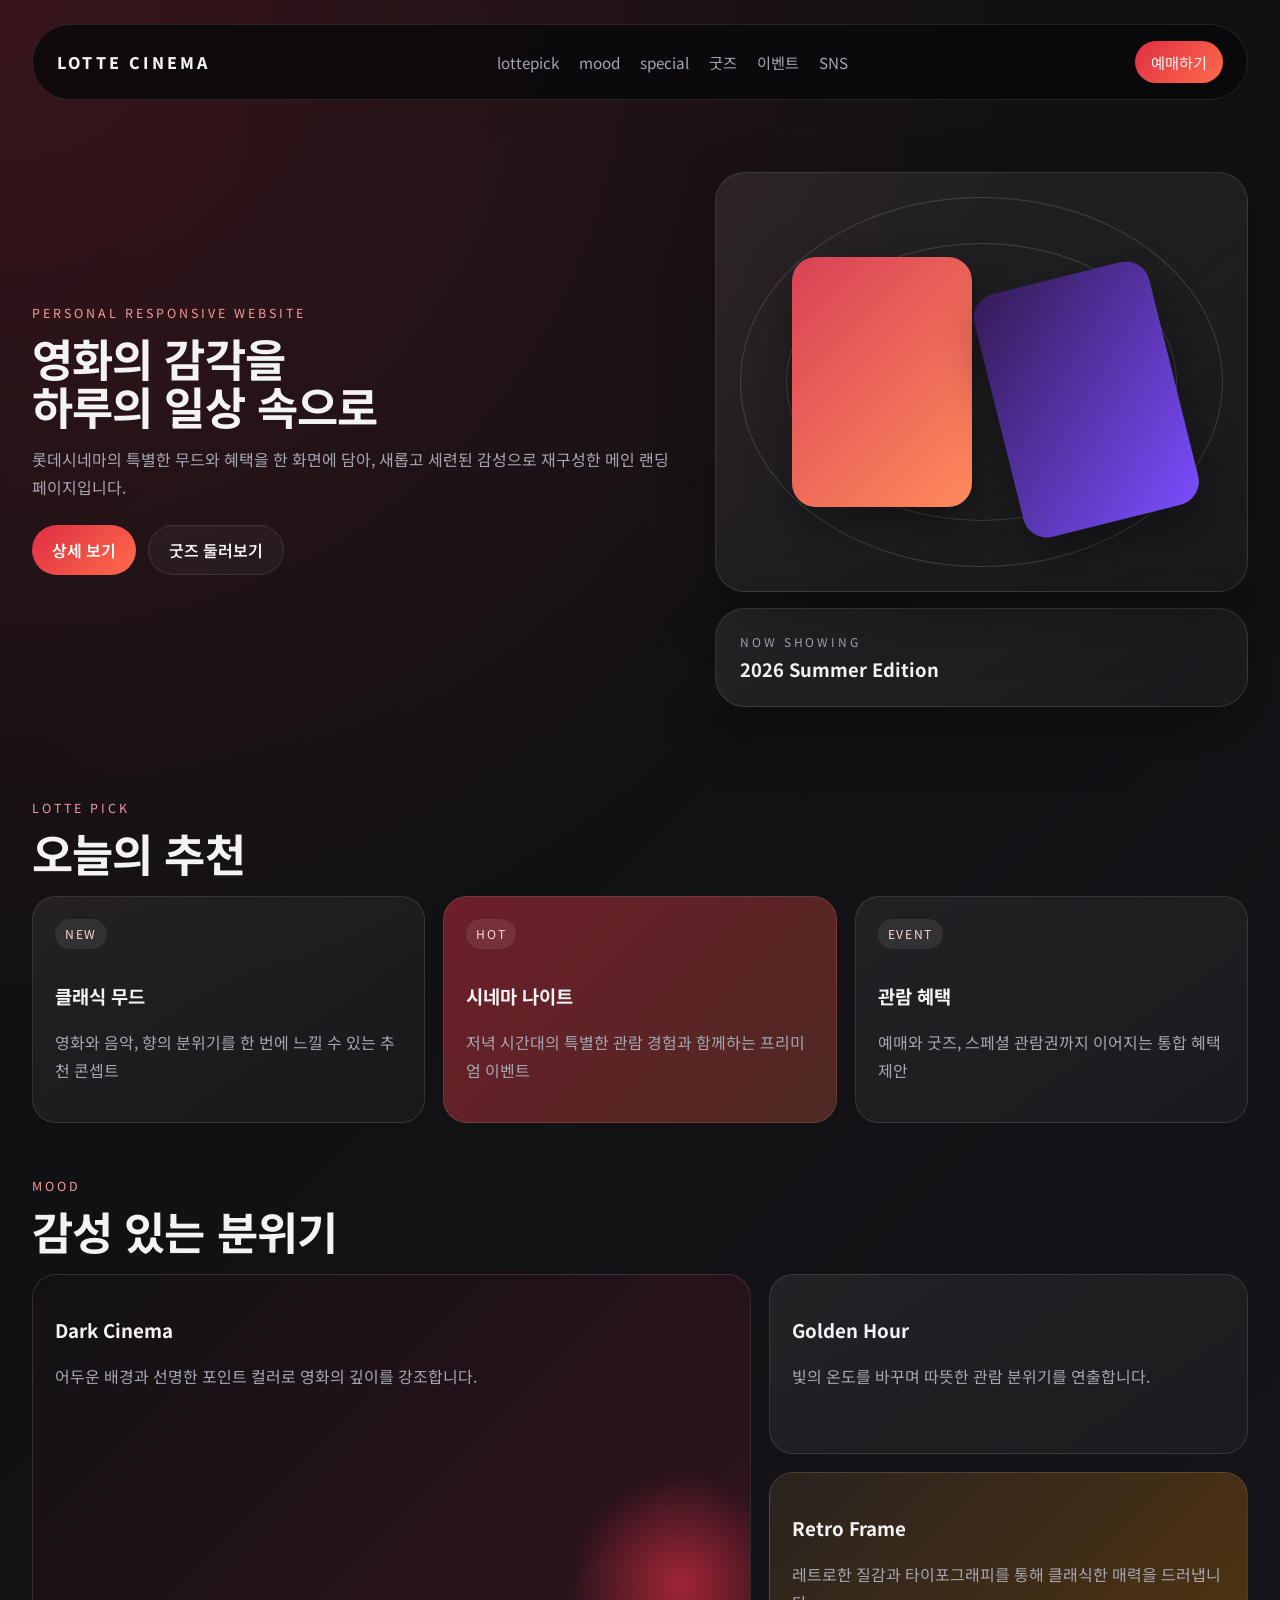
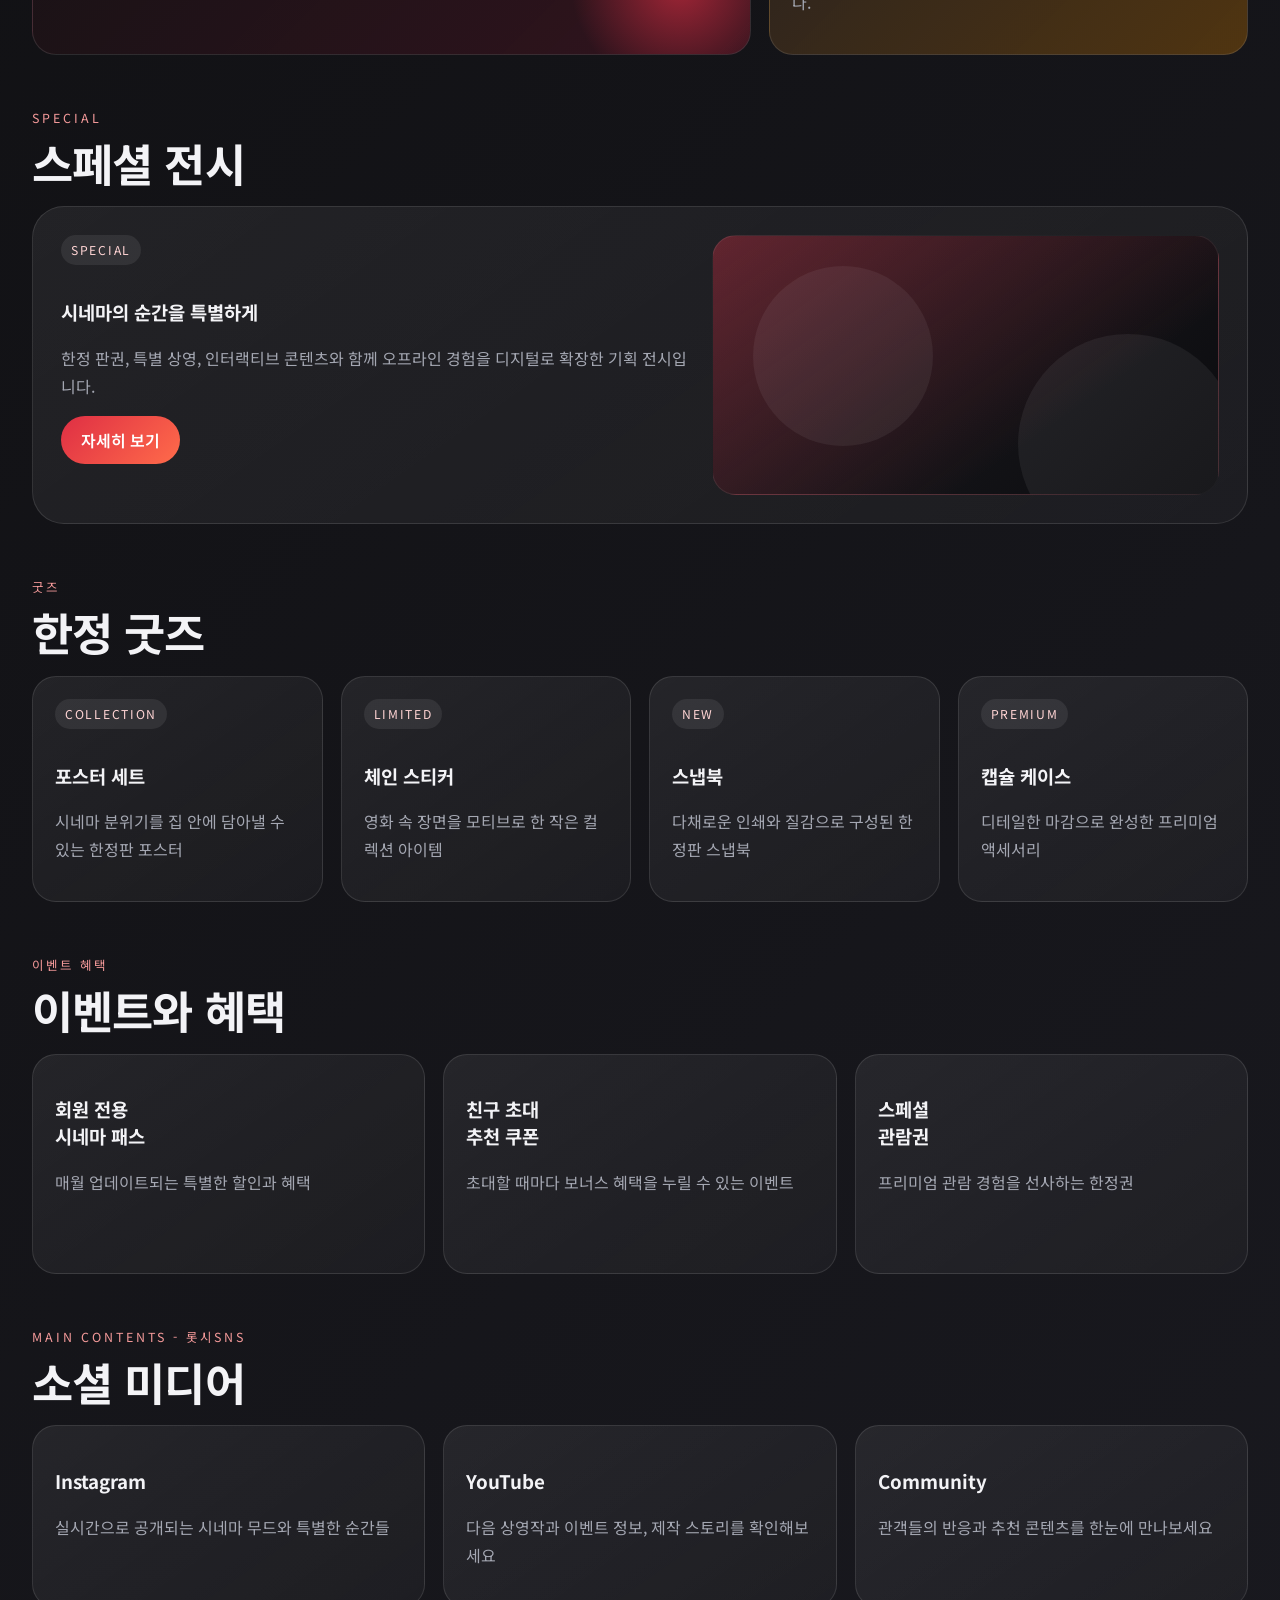
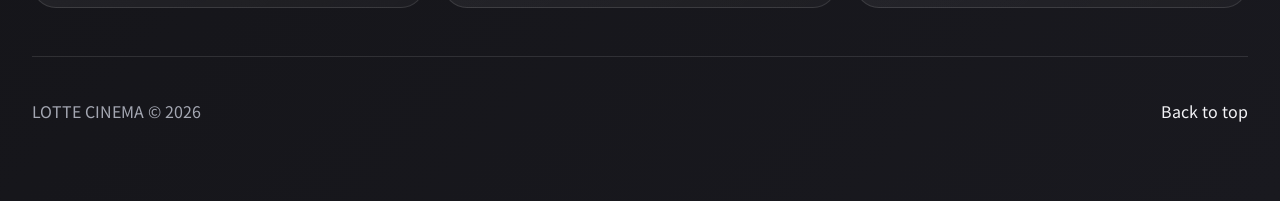
==== index.html @ 3aa23145 "add" ====
<!DOCTYPE html>
<html lang="ko">
  <head>
    <meta charset="UTF-8" />
    <meta name="viewport" content="width=device-width, initial-scale=1.0" />
    <title>LOTTE CINEMA - WEB MAIN</title>
    <link rel="preconnect" href="https://fonts.googleapis.com" />
    <link rel="preconnect" href="https://fonts.gstatic.com" crossorigin />
    <link
      href="https://fonts.googleapis.com/css2?family=Noto+Sans+KR:wght@300;400;500;700;900&display=swap"
      rel="stylesheet"
    />
    <link rel="stylesheet" href="styles.css" />
  </head>
  <body>
    <div class="page-shell">
      <header class="topbar">
        <a class="brand" href="#">LOTTE CINEMA</a>
        <nav class="nav-links" aria-label="주요 메뉴">
          <a href="#lottepick">lottepick</a>
          <a href="#mood">mood</a>
          <a href="#special">special</a>
          <a href="#goods">굿즈</a>
          <a href="#event">이벤트</a>
          <a href="#sns">SNS</a>
        </nav>
        <a class="nav-cta" href="#event">예매하기</a>
      </header>

      <main>
        <section class="hero">
          <div class="hero-copy">
            <p class="eyebrow">PERSONAL RESPONSIVE WEBSITE</p>
            <h1>영화의 감각을<br />하루의 일상 속으로</h1>
            <p class="hero-text">
              롯데시네마의 특별한 무드와 혜택을 한 화면에 담아, 새롭고 세련된
              감성으로 재구성한 메인 랜딩 페이지입니다.
            </p>
            <div class="hero-actions">
              <a class="button primary" href="#special">상세 보기</a>
              <a class="button secondary" href="#goods">굿즈 둘러보기</a>
            </div>
          </div>

          <div class="hero-visual" aria-hidden="true">
            <div class="visual-card visual-card-large">
              <div class="ring ring-1"></div>
              <div class="ring ring-2"></div>
              <div class="poster-stack">
                <div class="poster poster-a"></div>
                <div class="poster poster-b"></div>
              </div>
            </div>
            <div class="visual-card visual-card-small">
              <span>NOW SHOWING</span>
              <strong>2026 Summer Edition</strong>
            </div>
          </div>
        </section>

        <section class="section" id="lottepick">
          <div class="section-heading">
            <p class="eyebrow">LOTTE PICK</p>
            <h2>오늘의 추천</h2>
          </div>
          <div class="card-grid three-up">
            <article class="feature-card">
              <span class="tag">NEW</span>
              <h3>클래식 무드</h3>
              <p>영화와 음악, 향의 분위기를 한 번에 느낄 수 있는 추천 콘셉트</p>
            </article>
            <article class="feature-card accent">
              <span class="tag">HOT</span>
              <h3>시네마 나이트</h3>
              <p>저녁 시간대의 특별한 관람 경험과 함께하는 프리미엄 이벤트</p>
            </article>
            <article class="feature-card">
              <span class="tag">EVENT</span>
              <h3>관람 혜택</h3>
              <p>예매와 굿즈, 스페셜 관람권까지 이어지는 통합 혜택 제안</p>
            </article>
          </div>
        </section>

        <section class="section split-section" id="mood">
          <div class="section-heading">
            <p class="eyebrow">MOOD</p>
            <h2>감성 있는 분위기</h2>
          </div>
          <div class="mood-layout">
            <div class="mood-panel large">
              <div class="panel-glow"></div>
              <h3>Dark Cinema</h3>
              <p>어두운 배경과 선명한 포인트 컬러로 영화의 깊이를 강조합니다.</p>
            </div>
            <div class="mood-stack">
              <div class="mood-panel small">
                <h3>Golden Hour</h3>
                <p>빛의 온도를 바꾸며 따뜻한 관람 분위기를 연출합니다.</p>
              </div>
              <div class="mood-panel small alt">
                <h3>Retro Frame</h3>
                <p>레트로한 질감과 타이포그래피를 통해 클래식한 매력을 드러냅니다.</p>
              </div>
            </div>
          </div>
        </section>

        <section class="section" id="special">
          <div class="section-heading">
            <p class="eyebrow">SPECIAL</p>
            <h2>스페셜 전시</h2>
          </div>
          <div class="special-card">
            <div class="special-copy">
              <span class="tag">SPECIAL</span>
              <h3>시네마의 순간을 특별하게</h3>
              <p>
                한정 판권, 특별 상영, 인터랙티브 콘텐츠와 함께 오프라인 경험을
                디지털로 확장한 기획 전시입니다.
              </p>
              <a class="button primary" href="#event">자세히 보기</a>
            </div>
            <div class="special-visual" aria-hidden="true"></div>
          </div>
        </section>

        <section class="section" id="goods">
          <div class="section-heading">
            <p class="eyebrow">굿즈</p>
            <h2>한정 굿즈</h2>
          </div>
          <div class="card-grid four-up">
            <article class="product-card">
              <div class="product-badge">COLLECTION</div>
              <h3>포스터 세트</h3>
              <p>시네마 분위기를 집 안에 담아낼 수 있는 한정판 포스터</p>
            </article>
            <article class="product-card">
              <div class="product-badge">LIMITED</div>
              <h3>체인 스티커</h3>
              <p>영화 속 장면을 모티브로 한 작은 컬렉션 아이템</p>
            </article>
            <article class="product-card">
              <div class="product-badge">NEW</div>
              <h3>스냅북</h3>
              <p>다채로운 인쇄와 질감으로 구성된 한정판 스냅북</p>
            </article>
            <article class="product-card">
              <div class="product-badge">PREMIUM</div>
              <h3>캡슐 케이스</h3>
              <p>디테일한 마감으로 완성한 프리미엄 액세서리</p>
            </article>
          </div>
        </section>

        <section class="section event-section" id="event">
          <div class="section-heading">
            <p class="eyebrow">이벤트 혜택</p>
            <h2>이벤트와 혜택</h2>
          </div>
          <div class="event-strip">
            <article>
              <h3>회원 전용<br />시네마 패스</h3>
              <p>매월 업데이트되는 특별한 할인과 혜택</p>
            </article>
            <article>
              <h3>친구 초대<br />추천 쿠폰</h3>
              <p>초대할 때마다 보너스 혜택을 누릴 수 있는 이벤트</p>
            </article>
            <article>
              <h3>스페셜<br />관람권</h3>
              <p>프리미엄 관람 경험을 선사하는 한정권</p>
            </article>
          </div>
        </section>

        <section class="section sns-section" id="sns">
          <div class="section-heading">
            <p class="eyebrow">MAIN CONTENTS - 롯시SNS</p>
            <h2>소셜 미디어</h2>
          </div>
          <div class="sns-grid">
            <article class="sns-card">
              <h3>Instagram</h3>
              <p>실시간으로 공개되는 시네마 무드와 특별한 순간들</p>
            </article>
            <article class="sns-card">
              <h3>YouTube</h3>
              <p>다음 상영작과 이벤트 정보, 제작 스토리를 확인해보세요</p>
            </article>
            <article class="sns-card">
              <h3>Community</h3>
              <p>관객들의 반응과 추천 콘텐츠를 한눈에 만나보세요</p>
            </article>
          </div>
        </section>
      </main>

      <footer class="footer">
        <p>LOTTE CINEMA © 2026</p>
        <a href="#">Back to top</a>
      </footer>
    </div>
  </body>
</html>
---- styles.css ----
:root {
  color-scheme: dark;
  --bg: #0e0e10;
  --panel: rgba(255, 255, 255, 0.06);
  --panel-strong: #17171b;
  --text: #f3f3f6;
  --muted: #a4a7b2;
  --primary: #df2f44;
  --accent: #ff6b4a;
  --border: rgba(255, 255, 255, 0.11);
}

* {
  box-sizing: border-box;
}

html {
  scroll-behavior: smooth;
}

body {
  margin: 0;
  font-family: 'Noto Sans KR', sans-serif;
  background:
    radial-gradient(circle at top left, rgba(223, 47, 68, 0.2), transparent 28%),
    linear-gradient(135deg, #0e0e10 0%, #19191f 100%);
  color: var(--text);
}

img {
  max-width: 100%;
  display: block;
}

.page-shell {
  max-width: 1400px;
  margin: 0 auto;
  padding: 24px 32px 60px;
}

.topbar {
  display: flex;
  align-items: center;
  justify-content: space-between;
  padding: 16px 24px;
  border: 1px solid var(--border);
  border-radius: 999px;
  background: rgba(8, 8, 10, 0.8);
  backdrop-filter: blur(16px);
  position: sticky;
  top: 16px;
  z-index: 10;
}

.brand {
  font-weight: 800;
  letter-spacing: 0.2em;
  color: var(--text);
  text-decoration: none;
}

.nav-links {
  display: flex;
  gap: 20px;
}

.nav-links a,
.nav-cta {
  color: var(--muted);
  text-decoration: none;
  font-size: 0.95rem;
}

.nav-links a:hover,
.nav-cta:hover {
  color: var(--text);
}

.nav-cta {
  color: var(--text);
  background: linear-gradient(135deg, var(--primary), var(--accent));
  padding: 10px 16px;
  border-radius: 999px;
}

.hero {
  display: grid;
  grid-template-columns: 1.1fr 0.9fr;
  gap: 32px;
  padding: 72px 0 56px;
  align-items: center;
}

.eyebrow {
  margin: 0 0 12px;
  font-size: 0.78rem;
  letter-spacing: 0.24em;
  text-transform: uppercase;
  color: #f59a9a;
}

.hero h1,
.section-heading h2 {
  margin: 0;
  font-size: clamp(2.2rem, 3.5vw, 3.8rem);
  line-height: 1.06;
  letter-spacing: -0.02em;
}

.hero-text,
.feature-card p,
.mood-panel p,
.special-copy p,
.product-card p,
.event-strip p,
.sns-card p,
.footer p {
  color: var(--muted);
  line-height: 1.75;
}

.hero-actions {
  display: flex;
  gap: 12px;
  margin-top: 24px;
}

.button {
  display: inline-flex;
  align-items: center;
  justify-content: center;
  padding: 12px 20px;
  border-radius: 999px;
  text-decoration: none;
  font-weight: 600;
}

.button.primary {
  background: linear-gradient(135deg, var(--primary), var(--accent));
  color: white;
}

.button.secondary {
  border: 1px solid var(--border);
  color: var(--text);
  background: rgba(255, 255, 255, 0.04);
}

.hero-visual {
  display: grid;
  gap: 16px;
}

.visual-card {
  border: 1px solid var(--border);
  background: linear-gradient(145deg, rgba(255, 255, 255, 0.08), rgba(255, 255, 255, 0.03));
  border-radius: 30px;
  overflow: hidden;
  box-shadow: 0 24px 60px rgba(0, 0, 0, 0.26);
}

.visual-card-large {
  min-height: 420px;
  position: relative;
  padding: 28px;
}

.ring {
  position: absolute;
  border: 1px solid rgba(255, 255, 255, 0.15);
  border-radius: 50%;
}

.ring-1 {
  inset: 24px;
}

.ring-2 {
  inset: 70px;
}

.poster-stack {
  position: absolute;
  inset: 0;
  display: flex;
  align-items: center;
  justify-content: center;
  gap: 20px;
}

.poster {
  width: 180px;
  height: 250px;
  border-radius: 24px;
  background: linear-gradient(135deg, #d94255, #ff8a5c);
  box-shadow: 0 18px 40px rgba(0, 0, 0, 0.35);
}

.poster-b {
  transform: rotate(-14deg) translateY(18px);
  background: linear-gradient(135deg, #341b55, #7a4dff);
}

.visual-card-small {
  display: flex;
  flex-direction: column;
  gap: 6px;
  padding: 24px;
}

.visual-card-small span {
  color: var(--muted);
  text-transform: uppercase;
  letter-spacing: 0.24em;
  font-size: 0.75rem;
}

.visual-card-small strong {
  font-size: 1.15rem;
}

.section {
  padding: 36px 0 18px;
}

.section-heading {
  margin-bottom: 20px;
}

.card-grid {
  display: grid;
  gap: 18px;
}

.three-up {
  grid-template-columns: repeat(3, minmax(0, 1fr));
}

.four-up {
  grid-template-columns: repeat(4, minmax(0, 1fr));
}

.feature-card,
.product-card,
.sns-card,
.mood-panel,
.event-strip article {
  border: 1px solid var(--border);
  background: linear-gradient(145deg, rgba(255, 255, 255, 0.07), rgba(255, 255, 255, 0.03));
  border-radius: 24px;
  padding: 22px;
  min-height: 180px;
}

.feature-card.accent {
  background: linear-gradient(135deg, rgba(223, 47, 68, 0.45), rgba(255, 107, 74, 0.25));
}

.tag,
.product-badge {
  display: inline-block;
  padding: 6px 10px;
  border-radius: 999px;
  background: rgba(255,255,255,0.08);
  color: #ffd4d4;
  font-size: 0.76rem;
  letter-spacing: 0.14em;
  text-transform: uppercase;
  margin-bottom: 14px;
}

.mood-layout {
  display: grid;
  grid-template-columns: 1.2fr 0.8fr;
  gap: 18px;
}

.mood-panel.large {
  min-height: 320px;
  position: relative;
  overflow: hidden;
  background: linear-gradient(135deg, rgba(18,18,20,0.95), rgba(60,20,32,0.75));
}

.panel-glow {
  position: absolute;
  inset: auto -40px -40px auto;
  width: 220px;
  height: 220px;
  background: radial-gradient(circle, rgba(223,47,68,0.65), transparent 70%);
  border-radius: 50%;
}

.mood-stack {
  display: grid;
  gap: 18px;
}

.mood-panel.small.alt {
  background: linear-gradient(135deg, rgba(44,36,32,0.95), rgba(95,61,15,0.8));
}

.special-card {
  display: grid;
  grid-template-columns: 1fr 0.8fr;
  gap: 18px;
  border: 1px solid var(--border);
  background: linear-gradient(145deg, rgba(255,255,255,0.07), rgba(255,255,255,0.03));
  border-radius: 32px;
  padding: 28px;
}

.special-visual {
  min-height: 260px;
  border-radius: 24px;
  background:
    linear-gradient(145deg, rgba(223,47,68,0.35), transparent 70%),
    linear-gradient(135deg, #1f1f24, #0b0b0e);
  border: 1px solid rgba(255,255,255,0.08);
  position: relative;
  overflow: hidden;
}

.special-visual::before,
.special-visual::after {
  content: '';
  position: absolute;
  border-radius: 50%;
  background: rgba(255,255,255,0.06);
}

.special-visual::before {
  width: 180px;
  height: 180px;
  top: 30px;
  left: 40px;
}

.special-visual::after {
  width: 220px;
  height: 220px;
  bottom: -60px;
  right: -20px;
}

.event-strip {
  display: grid;
  grid-template-columns: repeat(3, minmax(0, 1fr));
  gap: 18px;
}

.event-strip article {
  min-height: 220px;
}

.sns-grid {
  display: grid;
  grid-template-columns: repeat(3, minmax(0, 1fr));
  gap: 18px;
}

.footer {
  display: flex;
  justify-content: space-between;
  align-items: center;
  padding-top: 24px;
  margin-top: 30px;
  border-top: 1px solid var(--border);
}

.footer a {
  color: var(--text);
  text-decoration: none;
}

@media (max-width: 980px) {
  .hero,
  .mood-layout,
  .special-card,
  .three-up,
  .four-up,
  .event-strip,
  .sns-grid {
    grid-template-columns: 1fr;
  }

  .hero {
    gap: 24px;
  }

  .nav-links {
    display: none;
  }
}

@media (max-width: 640px) {
  .page-shell {
    padding: 16px 16px 40px;
  }

  .topbar {
    padding: 14px 16px;
    border-radius: 24px;
  }

  .hero {
    padding-top: 44px;
  }

  .hero-actions {
    flex-direction: column;
  }
}
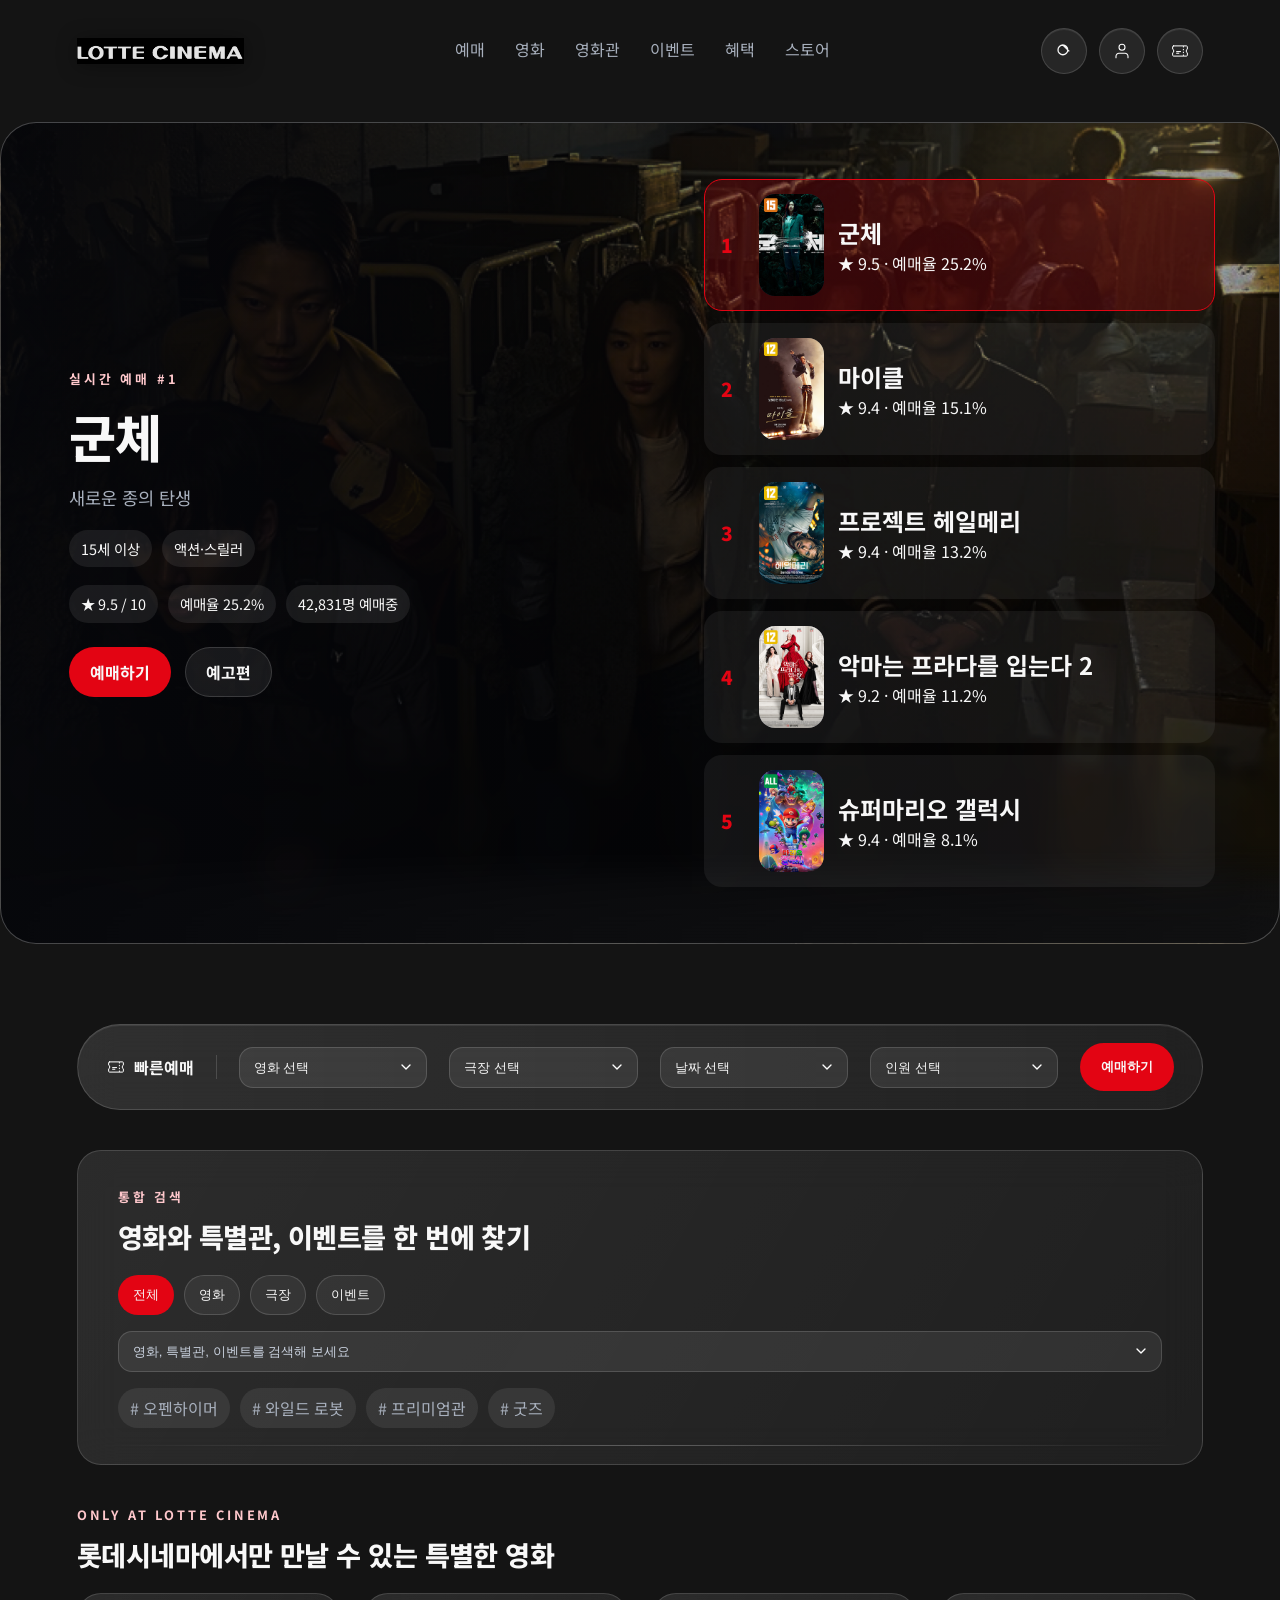
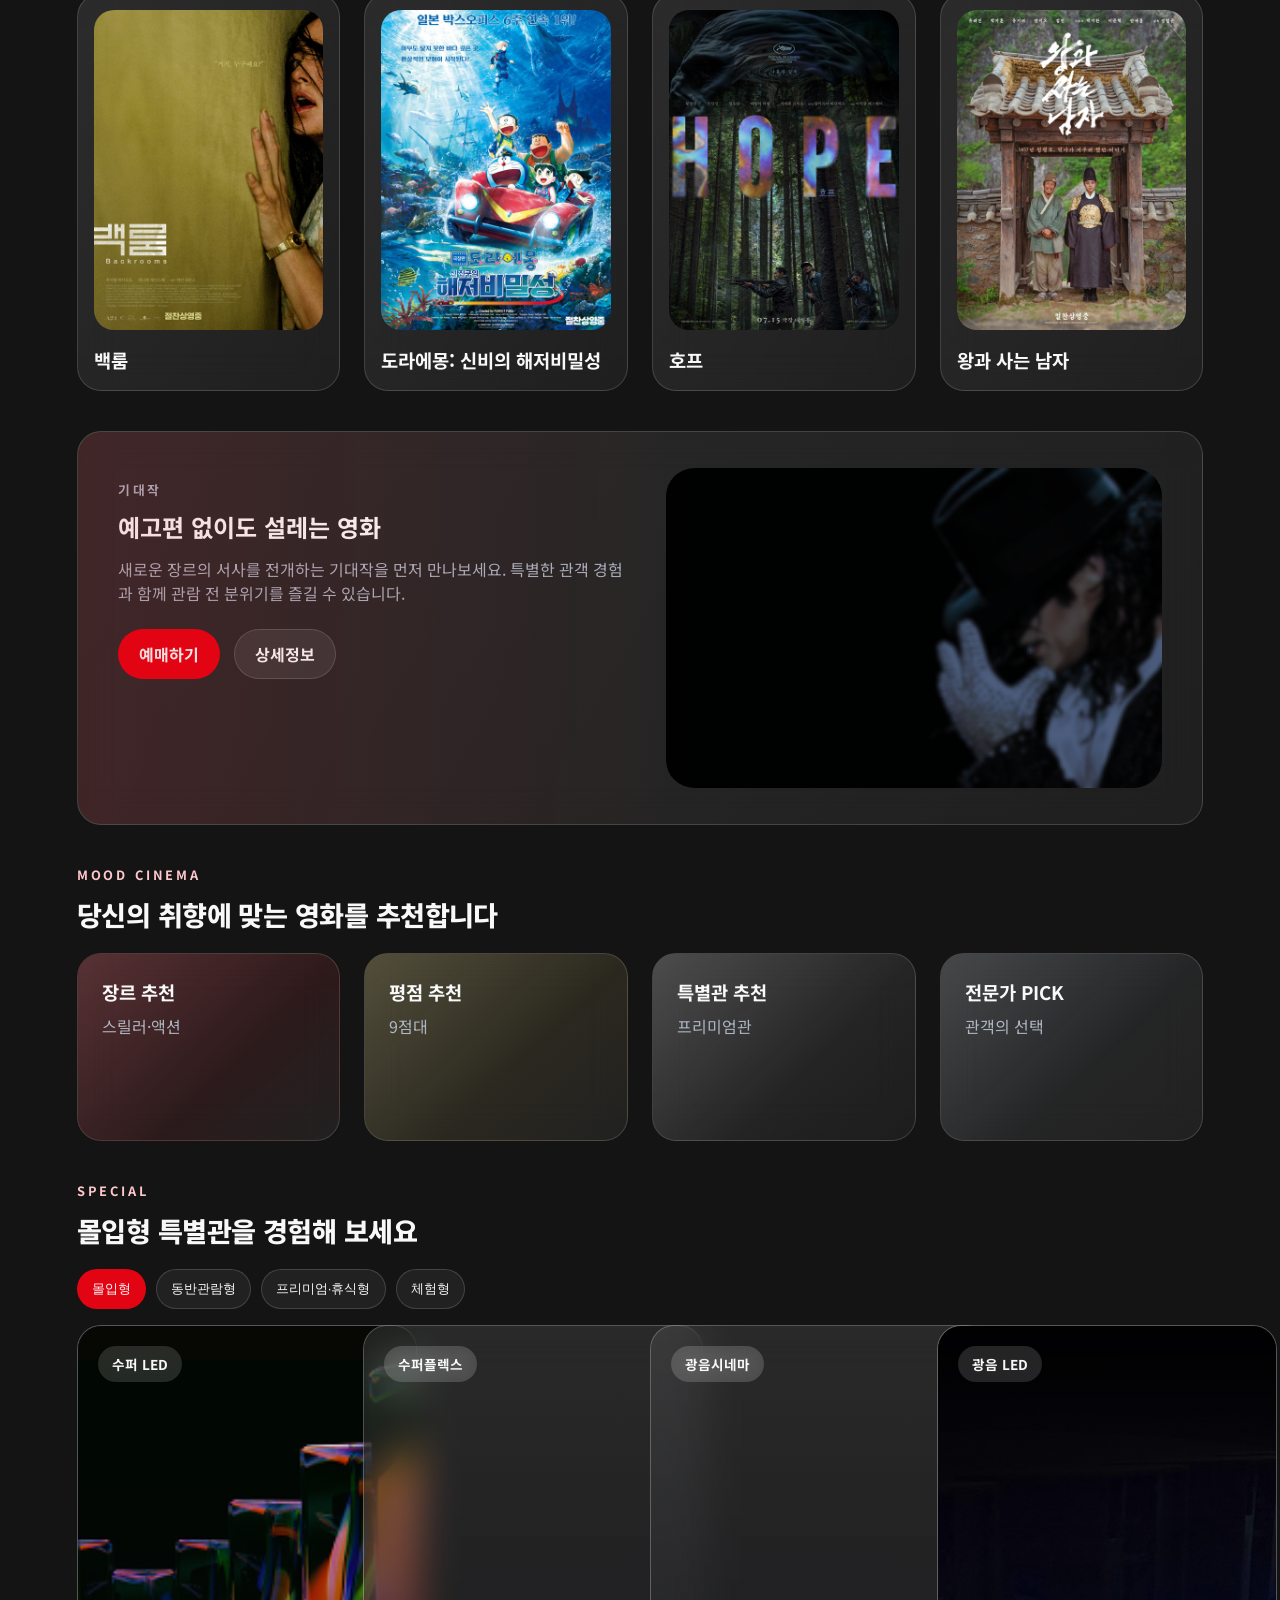
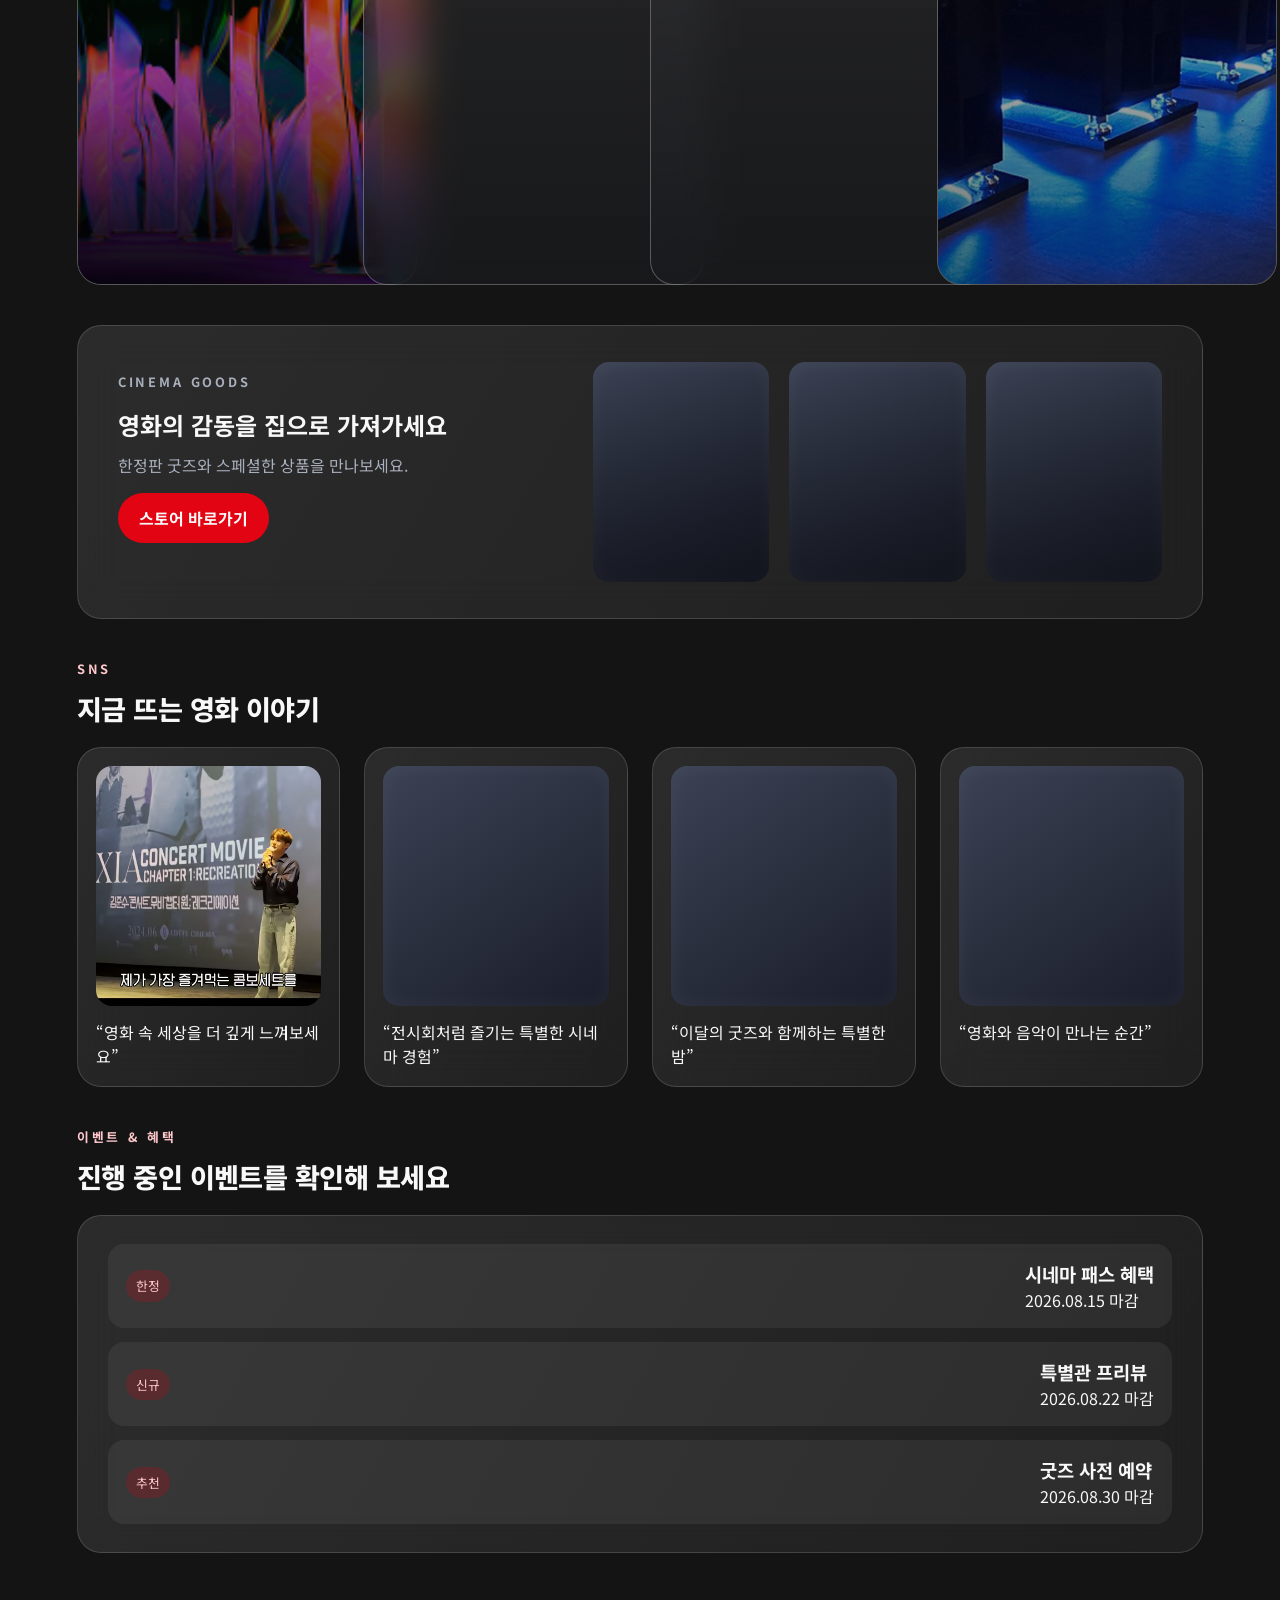
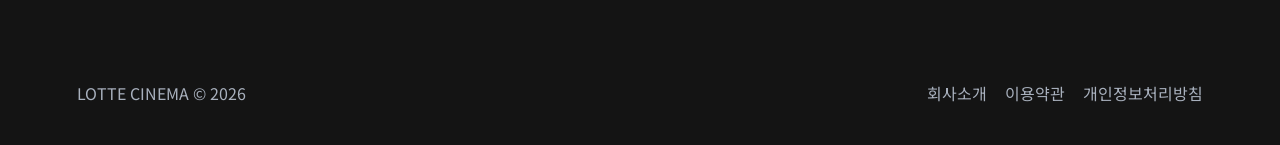
==== commit c54caed3: "newcoding" ====
--- a/index.html
+++ b/index.html
@@ -3,204 +3,470 @@
   <head>
     <meta charset="UTF-8" />
     <meta name="viewport" content="width=device-width, initial-scale=1.0" />
-    <title>LOTTE CINEMA - WEB MAIN</title>
+    <title>LOTTE CINEMA</title>
     <link rel="preconnect" href="https://fonts.googleapis.com" />
     <link rel="preconnect" href="https://fonts.gstatic.com" crossorigin />
     <link
-      href="https://fonts.googleapis.com/css2?family=Noto+Sans+KR:wght@300;400;500;700;900&display=swap"
+      href="https://fonts.googleapis.com/css2?family=Noto+Sans+KR:wght@400;500;700;900&family=Nanum+Gothic:wght@400;700;800&display=swap"
       rel="stylesheet"
     />
     <link rel="stylesheet" href="styles.css" />
   </head>
   <body>
-    <div class="page-shell">
-      <header class="topbar">
-        <a class="brand" href="#">LOTTE CINEMA</a>
-        <nav class="nav-links" aria-label="주요 메뉴">
-          <a href="#lottepick">lottepick</a>
-          <a href="#mood">mood</a>
-          <a href="#special">special</a>
-          <a href="#goods">굿즈</a>
-          <a href="#event">이벤트</a>
-          <a href="#sns">SNS</a>
-        </nav>
-        <a class="nav-cta" href="#event">예매하기</a>
-      </header>
-
-      <main>
-        <section class="hero">
-          <div class="hero-copy">
-            <p class="eyebrow">PERSONAL RESPONSIVE WEBSITE</p>
-            <h1>영화의 감각을<br />하루의 일상 속으로</h1>
-            <p class="hero-text">
-              롯데시네마의 특별한 무드와 혜택을 한 화면에 담아, 새롭고 세련된
-              감성으로 재구성한 메인 랜딩 페이지입니다.
+    <div class="page_background"></div>
+    <header class="site_header">
+      <a class="logo" href="#"><img src="assets/images/logo_lotte_cinema.png" alt="LOTTE CINEMA" width="151" height="24" /></a>
+      <nav class="main_nav" aria-label="메인 메뉴">
+        <a href="#quick_menu">예매</a>
+        <a href="#promo_section">영화</a>
+        <a href="#special_section">영화관</a>
+        <a href="#event_section">이벤트</a>
+        <a href="#event_section">혜택</a>
+        <a href="#goods_section">스토어</a>
+      </nav>
+      <div class="header_actions" aria-label="사용자 메뉴">
+        <button type="button" class="icon_button" aria-label="검색">
+          <svg viewBox="0 0 24 24" aria-hidden="true"><path d="M10.5 4a6.5 6.5 0 1 1 0 13 6.5 6.5 0 0 1 0-13Zm0 0 8.5 8.5" /></svg>
+        </button>
+        <button type="button" class="icon_button" aria-label="로그인">
+          <img src="assets/icons/icon_login.svg" alt="" width="18" height="18" />
+        </button>
+        <button type="button" class="icon_button" aria-label="티켓">
+          <img src="assets/icons/icon_ticket.svg" alt="" width="20" height="20" />
+        </button>
+      </div>
+    </header>
+
+    <main>
+      <section class="hero_section" id="hero_section">
+        <div class="hero_stage">
+          <div class="hero_copy">
+            <p class="eyebrow" id="hero_eyebrow">실시간 예매 #1</p>
+            <h1 id="hero_title">군체</h1>
+            <p class="hero_subtitle" id="hero_subtitle">새로운 종의 탄생</p>
+            <div class="hero_meta">
+              <span id="hero_age">15세 이상</span>
+              <span id="hero_genre">액션·스릴러</span>
+            </div>
+            <div class="hero_stats" aria-label="영화 정보">
+              <span id="hero_rating">★ 9.5 / 10</span>
+              <span id="hero_percent">예매율 25.2%</span>
+              <span id="hero_audience">42,831명 예매중</span>
+            </div>
+            <div class="hero_actions">
+              <a class="button_primary" href="#quick_menu">예매하기</a>
+              <a class="button_secondary" href="#promo_section">예고편</a>
+            </div>
+          </div>
+          <div class="hero_rank" aria-label="TOP5 순위">
+            <article
+              class="rank_item is_active"
+              tabindex="0"
+              data-number="1"
+              data-title="군체"
+              data-subtitle="새로운 종의 탄생"
+              data-age="15세 이상"
+              data-genre="액션·스릴러"
+              data-rating="9.5"
+              data-percent="25.2%"
+              data-audience="42,831명 예매중"
+              data-bg="assets/images/BgImage.png"
+            >
+              <span class="rank_number">1</span>
+              <img class="rank_poster" src="assets/images/img_box1.png" alt="군체 포스터" />
+              <div>
+                <h2>군체</h2>
+                <p>★ 9.5 · 예매율 25.2%</p>
+              </div>
+            </article>
+            <article
+              class="rank_item"
+              tabindex="0"
+              data-number="2"
+              data-title="마이클"
+              data-subtitle="전설이 된 황제, 그 위대한 시작"
+              data-age="12세 이상"
+              data-genre="드라마"
+              data-rating="9.4"
+              data-percent="15.1%"
+              data-audience="162.8만명 예매중"
+              data-bg="assets/images/Bgimg2.png"
+            >
+              <span class="rank_number">2</span>
+              <img class="rank_poster" src="assets/images/img_box2.png" alt="마이클 포스터" />
+              <div>
+                <h2>마이클</h2>
+                <p>★ 9.4 · 예매율 15.1%</p>
+              </div>
+            </article>
+            <article
+              class="rank_item"
+              tabindex="0"
+              data-number="3"
+              data-title="프로젝트 헤일메리"
+              data-subtitle="종말 위기에 놓인 지구, 인류의 운명을 건 단 하나의 미션"
+              data-age="12세 이상"
+              data-genre="SF"
+              data-rating="9.4"
+              data-percent="13.2%"
+              data-audience="160.2만명 예매중"
+              data-bg="assets/images/Bgimg3.png"
+            >
+              <span class="rank_number">3</span>
+              <img class="rank_poster" src="assets/images/img_box3.png" alt="프로젝트 헤일메리 포스터" />
+              <div>
+                <h2>프로젝트 헤일메리</h2>
+                <p>★ 9.4 · 예매율 13.2%</p>
+              </div>
+            </article>
+            <article
+              class="rank_item"
+              tabindex="0"
+              data-number="4"
+              data-title="악마는 프라다를 입는다 2"
+              data-subtitle="전 세계를 열광시킨 '런웨이' 전설들의 귀환"
+              data-age="12세 이상"
+              data-genre="드라마"
+              data-rating="9.2"
+              data-percent="11.2%"
+              data-audience="159.7만명 예매중"
+              data-bg="assets/images/Bgimg4.png"
+            >
+              <span class="rank_number">4</span>
+              <img class="rank_poster" src="assets/images/img_box4.png" alt="악마는 프라다를 입는다 2 포스터" />
+              <div>
+                <h2>악마는 프라다를 입는다 2</h2>
+                <p>★ 9.2 · 예매율 11.2%</p>
+              </div>
+            </article>
+            <article
+              class="rank_item"
+              tabindex="0"
+              data-number="5"
+              data-title="슈퍼마리오 갤럭시"
+              data-subtitle="새로운 친구, 새로운 미션, 새로운 세계 레벨업 된 모험"
+              data-age="전체 관람가"
+              data-genre="애니메이션"
+              data-rating="9.4"
+              data-percent="8.1%"
+              data-audience="150.5만명 예매중"
+              data-bg="assets/images/Bgimg5.png"
+            >
+              <span class="rank_number">5</span>
+              <img class="rank_poster" src="assets/images/img_box5.png" alt="슈퍼마리오 갤럭시 포스터" />
+              <div>
+                <h2>슈퍼마리오 갤럭시</h2>
+                <p>★ 9.4 · 예매율 8.1%</p>
+              </div>
+            </article>
+          </div>
+        </div>
+      </section>
+
+      <section class="quick_menu_section" id="quick_menu">
+        <form class="quick_menu_card">
+          <span class="quick_menu_label">
+            <img src="assets/icons/icon_ticket.svg" alt="" width="20" height="20" />
+            빠른예매
+          </span>
+          <span class="quick_menu_divider" aria-hidden="true"></span>
+          <label class="quick_menu_select">
+            <span class="sr_only">영화 선택</span>
+            <select>
+              <option>영화 선택</option>
+              <option>군체</option>
+              <option>마이클</option>
+              <option>프로젝트 헤일메리</option>
+            </select>
+          </label>
+          <label class="quick_menu_select">
+            <span class="sr_only">극장 선택</span>
+            <select>
+              <option>극장 선택</option>
+              <option>강남</option>
+              <option>송파</option>
+              <option>잠실</option>
+            </select>
+          </label>
+          <label class="quick_menu_select">
+            <span class="sr_only">날짜 선택</span>
+            <select>
+              <option>날짜 선택</option>
+              <option>오늘</option>
+              <option>내일</option>
+              <option>주말</option>
+            </select>
+          </label>
+          <label class="quick_menu_select">
+            <span class="sr_only">인원 선택</span>
+            <select>
+              <option>인원 선택</option>
+              <option>2명</option>
+              <option>3명</option>
+              <option>4명</option>
+            </select>
+          </label>
+          <button type="submit">예매하기</button>
+        </form>
+      </section>
+
+      <section class="search_section">
+        <div class="search_card">
+          <div class="section_header">
+            <p class="eyebrow">통합 검색</p>
+            <h2>영화와 특별관, 이벤트를 한 번에 찾기</h2>
+          </div>
+          <div class="search_tabs" role="tablist" aria-label="검색 카테고리">
+            <button class="tab_button is_active" type="button">전체</button>
+            <button class="tab_button" type="button">영화</button>
+            <button class="tab_button" type="button">극장</button>
+            <button class="tab_button" type="button">이벤트</button>
+          </div>
+          <label class="search_field" for="search_input">
+            <span class="sr_only">검색어 입력</span>
+            <input id="search_input" type="text" placeholder="영화, 특별관, 이벤트를 검색해 보세요" />
+          </label>
+          <div class="popular_terms" aria-label="인기 검색어">
+            <span># 오펜하이머</span>
+            <span># 와일드 로봇</span>
+            <span># 프리미엄관</span>
+            <span># 굿즈</span>
+          </div>
+        </div>
+      </section>
+
+      <section class="lotte_pick_section">
+        <div class="section_header">
+          <p class="eyebrow">ONLY at LOTTE CINEMA</p>
+          <h2>롯데시네마에서만 만날 수 있는 특별한 영화</h2>
+        </div>
+        <div class="poster_strip">
+          <article class="poster_card">
+            <img class="poster_visual" src="assets/images/poster_backrooms.jpeg" alt="백룸 포스터" />
+            <h3>백룸</h3>
+          </article>
+          <article class="poster_card">
+            <img class="poster_visual" src="assets/images/poster_doraemon.jpeg" alt="도라에몽: 신비의 해저비밀성 포스터" />
+            <h3>도라에몽: 신비의 해저비밀성</h3>
+          </article>
+          <article class="poster_card">
+            <img class="poster_visual" src="assets/images/poster_hope.jpeg" alt="호프 포스터" />
+            <h3>호프</h3>
+          </article>
+          <article class="poster_card">
+            <img class="poster_visual" src="assets/images/poster_wanggwasanamja.jpeg" alt="왕과 사는 남자 포스터" />
+            <h3>왕과 사는 남자</h3>
+          </article>
+        </div>
+      </section>
+
+      <section class="promo_section" id="promo_section">
+        <div class="promo_card">
+          <div class="promo_copy">
+            <p class="eyebrow">기대작</p>
+            <h2>예고편 없이도 설레는 영화</h2>
+            <p>
+              새로운 장르의 서사를 전개하는 기대작을 먼저 만나보세요. 특별한 관객 경험과 함께
+              관람 전 분위기를 즐길 수 있습니다.
             </p>
-            <div class="hero-actions">
-              <a class="button primary" href="#special">상세 보기</a>
-              <a class="button secondary" href="#goods">굿즈 둘러보기</a>
-            </div>
-          </div>
-
-          <div class="hero-visual" aria-hidden="true">
-            <div class="visual-card visual-card-large">
-              <div class="ring ring-1"></div>
-              <div class="ring ring-2"></div>
-              <div class="poster-stack">
-                <div class="poster poster-a"></div>
-                <div class="poster poster-b"></div>
-              </div>
-            </div>
-            <div class="visual-card visual-card-small">
-              <span>NOW SHOWING</span>
-              <strong>2026 Summer Edition</strong>
-            </div>
-          </div>
-        </section>
-
-        <section class="section" id="lottepick">
-          <div class="section-heading">
-            <p class="eyebrow">LOTTE PICK</p>
-            <h2>오늘의 추천</h2>
-          </div>
-          <div class="card-grid three-up">
-            <article class="feature-card">
-              <span class="tag">NEW</span>
-              <h3>클래식 무드</h3>
-              <p>영화와 음악, 향의 분위기를 한 번에 느낄 수 있는 추천 콘셉트</p>
-            </article>
-            <article class="feature-card accent">
-              <span class="tag">HOT</span>
-              <h3>시네마 나이트</h3>
-              <p>저녁 시간대의 특별한 관람 경험과 함께하는 프리미엄 이벤트</p>
-            </article>
-            <article class="feature-card">
-              <span class="tag">EVENT</span>
-              <h3>관람 혜택</h3>
-              <p>예매와 굿즈, 스페셜 관람권까지 이어지는 통합 혜택 제안</p>
-            </article>
-          </div>
-        </section>
-
-        <section class="section split-section" id="mood">
-          <div class="section-heading">
-            <p class="eyebrow">MOOD</p>
-            <h2>감성 있는 분위기</h2>
-          </div>
-          <div class="mood-layout">
-            <div class="mood-panel large">
-              <div class="panel-glow"></div>
-              <h3>Dark Cinema</h3>
-              <p>어두운 배경과 선명한 포인트 컬러로 영화의 깊이를 강조합니다.</p>
-            </div>
-            <div class="mood-stack">
-              <div class="mood-panel small">
-                <h3>Golden Hour</h3>
-                <p>빛의 온도를 바꾸며 따뜻한 관람 분위기를 연출합니다.</p>
-              </div>
-              <div class="mood-panel small alt">
-                <h3>Retro Frame</h3>
-                <p>레트로한 질감과 타이포그래피를 통해 클래식한 매력을 드러냅니다.</p>
-              </div>
-            </div>
-          </div>
-        </section>
-
-        <section class="section" id="special">
-          <div class="section-heading">
-            <p class="eyebrow">SPECIAL</p>
-            <h2>스페셜 전시</h2>
-          </div>
-          <div class="special-card">
-            <div class="special-copy">
-              <span class="tag">SPECIAL</span>
-              <h3>시네마의 순간을 특별하게</h3>
-              <p>
-                한정 판권, 특별 상영, 인터랙티브 콘텐츠와 함께 오프라인 경험을
-                디지털로 확장한 기획 전시입니다.
-              </p>
-              <a class="button primary" href="#event">자세히 보기</a>
-            </div>
-            <div class="special-visual" aria-hidden="true"></div>
-          </div>
-        </section>
-
-        <section class="section" id="goods">
-          <div class="section-heading">
-            <p class="eyebrow">굿즈</p>
-            <h2>한정 굿즈</h2>
-          </div>
-          <div class="card-grid four-up">
-            <article class="product-card">
-              <div class="product-badge">COLLECTION</div>
-              <h3>포스터 세트</h3>
-              <p>시네마 분위기를 집 안에 담아낼 수 있는 한정판 포스터</p>
-            </article>
-            <article class="product-card">
-              <div class="product-badge">LIMITED</div>
-              <h3>체인 스티커</h3>
-              <p>영화 속 장면을 모티브로 한 작은 컬렉션 아이템</p>
-            </article>
-            <article class="product-card">
-              <div class="product-badge">NEW</div>
-              <h3>스냅북</h3>
-              <p>다채로운 인쇄와 질감으로 구성된 한정판 스냅북</p>
-            </article>
-            <article class="product-card">
-              <div class="product-badge">PREMIUM</div>
-              <h3>캡슐 케이스</h3>
-              <p>디테일한 마감으로 완성한 프리미엄 액세서리</p>
-            </article>
-          </div>
-        </section>
-
-        <section class="section event-section" id="event">
-          <div class="section-heading">
-            <p class="eyebrow">이벤트 혜택</p>
-            <h2>이벤트와 혜택</h2>
-          </div>
-          <div class="event-strip">
-            <article>
-              <h3>회원 전용<br />시네마 패스</h3>
-              <p>매월 업데이트되는 특별한 할인과 혜택</p>
-            </article>
-            <article>
-              <h3>친구 초대<br />추천 쿠폰</h3>
-              <p>초대할 때마다 보너스 혜택을 누릴 수 있는 이벤트</p>
-            </article>
-            <article>
-              <h3>스페셜<br />관람권</h3>
-              <p>프리미엄 관람 경험을 선사하는 한정권</p>
-            </article>
-          </div>
-        </section>
-
-        <section class="section sns-section" id="sns">
-          <div class="section-heading">
-            <p class="eyebrow">MAIN CONTENTS - 롯시SNS</p>
-            <h2>소셜 미디어</h2>
-          </div>
-          <div class="sns-grid">
-            <article class="sns-card">
-              <h3>Instagram</h3>
-              <p>실시간으로 공개되는 시네마 무드와 특별한 순간들</p>
-            </article>
-            <article class="sns-card">
-              <h3>YouTube</h3>
-              <p>다음 상영작과 이벤트 정보, 제작 스토리를 확인해보세요</p>
-            </article>
-            <article class="sns-card">
-              <h3>Community</h3>
-              <p>관객들의 반응과 추천 콘텐츠를 한눈에 만나보세요</p>
-            </article>
-          </div>
-        </section>
-      </main>
-
-      <footer class="footer">
-        <p>LOTTE CINEMA © 2026</p>
-        <a href="#">Back to top</a>
-      </footer>
-    </div>
+            <div class="hero_actions">
+              <a class="button_primary" href="#quick_menu">예매하기</a>
+              <a class="button_secondary" href="#">상세정보</a>
+            </div>
+          </div>
+          <img class="promo_visual" src="assets/images/hero_bg_michael.png" alt="기대작 이미지" />
+        </div>
+      </section>
+
+      <section class="mood_section">
+        <div class="section_header">
+          <p class="eyebrow">MOOD CINEMA</p>
+          <h2>당신의 취향에 맞는 영화를 추천합니다</h2>
+        </div>
+        <div class="mood_grid">
+          <article class="mood_card mood_card--thriller">
+            <h3>장르 추천</h3>
+            <p>스릴러·액션</p>
+          </article>
+          <article class="mood_card mood_card--score">
+            <h3>평점 추천</h3>
+            <p>9점대</p>
+          </article>
+          <article class="mood_card mood_card--special">
+            <h3>특별관 추천</h3>
+            <p>프리미엄관</p>
+          </article>
+          <article class="mood_card mood_card--pick">
+            <h3>전문가 PICK</h3>
+            <p>관객의 선택</p>
+          </article>
+        </div>
+      </section>
+
+      <section class="special_section" id="special_section">
+        <div class="section_header">
+          <p class="eyebrow">SPECIAL</p>
+          <h2>몰입형 특별관을 경험해 보세요</h2>
+        </div>
+        <div class="special_tabs">
+          <button class="tab_button is_active" type="button">몰입형</button>
+          <button class="tab_button" type="button">동반관람형</button>
+          <button class="tab_button" type="button">프리미엄·휴식형</button>
+          <button class="tab_button" type="button">체험형</button>
+        </div>
+        <div class="special_cards">
+          <article class="special_card">
+            <img src="assets/images/special_super_led.png" alt="수퍼 LED 상영관" />
+            <span class="special_badge">수퍼 LED</span>
+          </article>
+          <article class="special_card">
+            <span class="special_badge">수퍼플렉스</span>
+          </article>
+          <article class="special_card">
+            <span class="special_badge">광음시네마</span>
+          </article>
+          <article class="special_card">
+            <img src="assets/images/special_gwangeum_led.png" alt="광음 LED 상영관" />
+            <span class="special_badge">광음 LED</span>
+          </article>
+        </div>
+      </section>
+
+      <section class="goods_section" id="goods_section">
+        <div class="goods_copy">
+          <p class="eyebrow">CINEMA GOODS</p>
+          <h2>영화의 감동을 집으로 가져가세요</h2>
+          <p>한정판 굿즈와 스페셜한 상품을 만나보세요.</p>
+          <a class="button_primary" href="#">스토어 바로가기</a>
+        </div>
+        <div class="goods_cards">
+          <article class="goods_item"></article>
+          <article class="goods_item"></article>
+          <article class="goods_item"></article>
+        </div>
+      </section>
+
+      <section class="sns_section">
+        <div class="section_header">
+          <p class="eyebrow">SNS</p>
+          <h2>지금 뜨는 영화 이야기</h2>
+        </div>
+        <div class="sns_grid">
+          <article class="sns_card">
+            <img class="sns_visual" src="assets/images/sns_kimjunsu.png" alt="SNS 콘텐츠 1" />
+            <p>“영화 속 세상을 더 깊게 느껴보세요”</p>
+          </article>
+          <article class="sns_card">
+            <div class="sns_visual"></div>
+            <p>“전시회처럼 즐기는 특별한 시네마 경험”</p>
+          </article>
+          <article class="sns_card">
+            <div class="sns_visual"></div>
+            <p>“이달의 굿즈와 함께하는 특별한 밤”</p>
+          </article>
+          <article class="sns_card">
+            <div class="sns_visual"></div>
+            <p>“영화와 음악이 만나는 순간”</p>
+          </article>
+        </div>
+      </section>
+
+      <section class="event_section" id="event_section">
+        <div class="section_header">
+          <p class="eyebrow">이벤트 & 혜택</p>
+          <h2>진행 중인 이벤트를 확인해 보세요</h2>
+        </div>
+        <div class="event_list">
+          <article class="event_item">
+            <span class="event_badge">한정</span>
+            <div>
+              <h3>시네마 패스 혜택</h3>
+              <p>2026.08.15 마감</p>
+            </div>
+          </article>
+          <article class="event_item">
+            <span class="event_badge">신규</span>
+            <div>
+              <h3>특별관 프리뷰</h3>
+              <p>2026.08.22 마감</p>
+            </div>
+          </article>
+          <article class="event_item">
+            <span class="event_badge">추천</span>
+            <div>
+              <h3>굿즈 사전 예약</h3>
+              <p>2026.08.30 마감</p>
+            </div>
+          </article>
+        </div>
+      </section>
+    </main>
+
+    <footer class="site_footer">
+      <p>LOTTE CINEMA © 2026</p>
+      <div>
+        <a href="#">회사소개</a>
+        <a href="#">이용약관</a>
+        <a href="#">개인정보처리방침</a>
+      </div>
+    </footer>
+
+    <script>
+      document.querySelectorAll('.tab_button').forEach((button) => {
+        button.addEventListener('click', () => {
+          const group = button.closest('.special_tabs, .search_tabs');
+          if (!group) {
+            return;
+          }
+          group.querySelectorAll('.tab_button').forEach((item) => item.classList.remove('is_active'));
+          button.classList.add('is_active');
+        });
+      });
+
+      const rankItems = document.querySelectorAll('.rank_item');
+      const heroEyebrow = document.getElementById('hero_eyebrow');
+      const heroTitle = document.getElementById('hero_title');
+      const heroSubtitle = document.getElementById('hero_subtitle');
+      const heroAge = document.getElementById('hero_age');
+      const heroGenre = document.getElementById('hero_genre');
+      const heroRating = document.getElementById('hero_rating');
+      const heroPercent = document.getElementById('hero_percent');
+      const heroAudience = document.getElementById('hero_audience');
+
+      const heroStage = document.querySelector('.hero_stage');
+
+      function handleRankItemFocus(item) {
+        rankItems.forEach((entry) => entry.classList.remove('is_active'));
+        item.classList.add('is_active');
+
+        heroEyebrow.textContent = `실시간 예매 #${item.dataset.number}`;
+        heroTitle.textContent = item.dataset.title;
+        heroSubtitle.textContent = item.dataset.subtitle;
+        heroAge.textContent = item.dataset.age;
+        heroGenre.textContent = item.dataset.genre;
+        heroRating.textContent = `★ ${item.dataset.rating} / 10`;
+        heroPercent.textContent = `예매율 ${item.dataset.percent}`;
+        heroAudience.textContent = item.dataset.audience;
+
+        if (item.dataset.bg) {
+          const backgroundImage = item.dataset.bgFlip === 'true'
+            ? `linear-gradient(90deg, rgba(6,7,11,0.92) 0%, rgba(6,7,11,0.55) 45%, rgba(6,7,11,0.25) 100%), url('${item.dataset.bg}')`
+            : `linear-gradient(90deg, rgba(6,7,11,0.92) 0%, rgba(6,7,11,0.55) 45%, rgba(6,7,11,0.25) 100%), url('${item.dataset.bg}')`;
+          heroStage.style.backgroundImage = backgroundImage;
+          heroStage.style.backgroundPosition = item.dataset.bgFlip === 'true' ? 'right center' : 'center';
+          heroStage.classList.add('has_bg_image');
+        } else {
+          heroStage.style.backgroundImage = '';
+          heroStage.classList.remove('has_bg_image');
+        }
+      }
+
+      rankItems.forEach((item) => {
+        item.addEventListener('mouseenter', () => handleRankItemFocus(item));
+        item.addEventListener('focus', () => handleRankItemFocus(item));
+      });
+
+      handleRankItemFocus(document.querySelector('.rank_item.is_active'));
+    </script>
   </body>
 </html>
--- a/styles.css
+++ b/styles.css
@@ -1,13 +1,134 @@
+@font-face {
+  font-family: 'Pretendard';
+  font-weight: 100 900;
+  font-display: swap;
+  src: url('assets/fonts/pretendard/Pretendard-Thin.woff2') format('woff2');
+}
+@font-face {
+  font-family: 'Pretendard';
+  font-weight: 300;
+  font-display: swap;
+  src: url('assets/fonts/pretendard/Pretendard-Light.woff2') format('woff2');
+}
+@font-face {
+  font-family: 'Pretendard';
+  font-weight: 400;
+  font-display: swap;
+  src: url('assets/fonts/pretendard/Pretendard-Regular.woff2') format('woff2');
+}
+@font-face {
+  font-family: 'Pretendard';
+  font-weight: 500;
+  font-display: swap;
+  src: url('assets/fonts/pretendard/Pretendard-Medium.woff2') format('woff2');
+}
+@font-face {
+  font-family: 'Pretendard';
+  font-weight: 600;
+  font-display: swap;
+  src: url('assets/fonts/pretendard/Pretendard-SemiBold.woff2') format('woff2');
+}
+@font-face {
+  font-family: 'Pretendard';
+  font-weight: 700;
+  font-display: swap;
+  src: url('assets/fonts/pretendard/Pretendard-Bold.woff2') format('woff2');
+}
+@font-face {
+  font-family: 'Pretendard';
+  font-weight: 800;
+  font-display: swap;
+  src: url('assets/fonts/pretendard/Pretendard-ExtraBold.woff2') format('woff2');
+}
+@font-face {
+  font-family: 'Pretendard';
+  font-weight: 900;
+  font-display: swap;
+  src: url('assets/fonts/pretendard/Pretendard-Black.woff2') format('woff2');
+}
+
+@font-face {
+  font-family: 'NanumSquare';
+  font-weight: 300;
+  font-display: swap;
+  src: url('assets/fonts/nanumsquare/NanumSquareL.ttf') format('truetype');
+}
+@font-face {
+  font-family: 'NanumSquare';
+  font-weight: 400;
+  font-display: swap;
+  src: url('assets/fonts/nanumsquare/NanumSquareR.ttf') format('truetype');
+}
+@font-face {
+  font-family: 'NanumSquare';
+  font-weight: 700;
+  font-display: swap;
+  src: url('assets/fonts/nanumsquare/NanumSquareB.ttf') format('truetype');
+}
+@font-face {
+  font-family: 'NanumSquare';
+  font-weight: 800;
+  font-display: swap;
+  src: url('assets/fonts/nanumsquare/NanumSquareEB.ttf') format('truetype');
+}
+
+@font-face {
+  font-family: 'SB Aggro';
+  font-weight: 300;
+  font-display: swap;
+  src: url('assets/fonts/sbaggro/SBAggro-Light.ttf') format('truetype');
+}
+@font-face {
+  font-family: 'SB Aggro';
+  font-weight: 500;
+  font-display: swap;
+  src: url('assets/fonts/sbaggro/SBAggro-Medium.ttf') format('truetype');
+}
+@font-face {
+  font-family: 'SB Aggro';
+  font-weight: 700;
+  font-display: swap;
+  src: url('assets/fonts/sbaggro/SBAggro-Bold.ttf') format('truetype');
+}
+
+@font-face {
+  font-family: 'RixYeoljeongdo';
+  font-weight: 400;
+  font-display: swap;
+  src: url('assets/fonts/rixyeoljeongdo/RixYeoljeongdo-Regular.ttf') format('truetype');
+}
+
 :root {
   color-scheme: dark;
-  --bg: #0e0e10;
-  --panel: rgba(255, 255, 255, 0.06);
-  --panel-strong: #17171b;
-  --text: #f3f3f6;
-  --muted: #a4a7b2;
-  --primary: #df2f44;
-  --accent: #ff6b4a;
-  --border: rgba(255, 255, 255, 0.11);
+  --bg: #06070b;
+  --surface: rgba(255, 255, 255, 0.08);
+  --surface-strong: rgba(255, 255, 255, 0.14);
+  --text: #f8f8f8;
+  --muted: #a8b0bd;
+  --accent: #e30413;
+  --accent-soft: rgba(227, 4, 19, 0.18);
+  --border: rgba(255, 255, 255, 0.15);
+
+  /* Figma 원본 토큰 (get_variable_defs 확인값) */
+  --color-main-red: #e30413;
+  --color-main-gray: #a1a1a1;
+  --color-gray-900: #666666;
+  --color-primary-100: #f2d046;
+  --color-primary-38: #f2d04661;
+  --color-main-white: #ffffff;
+  --color-subtit: #99a1af;
+  --color-goods-red: #e7000b;
+
+  --font-nanumgothic: 'Nanum Gothic', 'NanumGothic', sans-serif;
+  --font-notosans: 'Noto Sans KR', sans-serif;
+  --font-pretendard: 'Pretendard', var(--font-notosans);
+  --font-nanumsquare: 'NanumSquare', var(--font-notosans);
+  --font-sbaggro: 'SB Aggro', var(--font-notosans);
+  --font-rixyeoljeongdo: 'RixYeoljeongdo', var(--font-notosans);
+  --font-dmseriftext: 'DM Serif Text', Georgia, serif;
+  --page-max-width: 1920px;
+  --page-padding-x: clamp(56px, 6vw, 160px);
+  --section-gap: 40px;
 }
 
 * {
@@ -21,393 +142,790 @@
 body {
   margin: 0;
   font-family: 'Noto Sans KR', sans-serif;
-  background:
-    radial-gradient(circle at top left, rgba(223, 47, 68, 0.2), transparent 28%),
-    linear-gradient(135deg, #0e0e10 0%, #19191f 100%);
+  background: #141414;
   color: var(--text);
-}
-
-img {
-  max-width: 100%;
-  display: block;
-}
-
-.page-shell {
-  max-width: 1400px;
-  margin: 0 auto;
-  padding: 24px 32px 60px;
-}
-
-.topbar {
+  line-height: 1.5;
+  min-height: 100vh;
+  overflow-x: hidden;
+}
+
+.page_background {
+  position: fixed;
+  inset: 0;
+  background: #141414;
+  pointer-events: none;
+  z-index: 0;
+}
+
+.site_header,
+main,
+.site_footer {
+  position: relative;
+  z-index: 1;
+}
+
+.site_header {
   display: flex;
   align-items: center;
   justify-content: space-between;
-  padding: 16px 24px;
+  padding: 28px var(--page-padding-x) 24px;
+  width: min(100%, var(--page-max-width));
+  margin: 0 auto;
+  gap: 24px;
+}
+
+.logo {
+  color: var(--text);
+  font-size: 1.4rem;
+  font-weight: 900;
+  letter-spacing: 0.2em;
+  text-decoration: none;
+  display: inline-flex;
+}
+
+.logo img {
+  display: block;
+  height: 26px;
+  width: auto;
+  mix-blend-mode: screen;
+  filter: drop-shadow(0 2px 10px rgba(0,0,0,0.35));
+}
+
+.main_nav {
+  display: flex;
+  gap: 30px;
+  align-items: center;
+}
+
+.main_nav a {
+  position: relative;
+  padding-bottom: 4px;
+}
+
+.main_nav a::after {
+  content: '';
+  position: absolute;
+  left: 0;
+  bottom: 0;
+  width: 100%;
+  height: 1px;
+  background: currentColor;
+  transform: scaleX(0);
+  transform-origin: left;
+  transition: transform 0.2s ease;
+}
+
+.main_nav a:hover::after,
+.main_nav a:focus-visible::after {
+  transform: scaleX(1);
+}
+
+.main_nav a,
+.site_footer a {
+  color: var(--muted);
+  text-decoration: none;
+  transition: color 0.2s ease;
+}
+
+.main_nav a:hover,
+.site_footer a:hover {
+  color: var(--text);
+}
+
+.header_actions {
+  display: flex;
+  gap: 12px;
+}
+
+.icon_button,
+.button_primary,
+.button_secondary,
+.quick_menu_card button,
+.tab_button {
   border: 1px solid var(--border);
   border-radius: 999px;
-  background: rgba(8, 8, 10, 0.8);
-  backdrop-filter: blur(16px);
-  position: sticky;
-  top: 16px;
-  z-index: 10;
-}
-
-.brand {
+  cursor: pointer;
+  transition: transform 0.2s ease, border-color 0.2s ease, background 0.2s ease;
+}
+
+.icon_button {
+  width: 46px;
+  height: 46px;
+  display: inline-flex;
+  align-items: center;
+  justify-content: center;
+  background: rgba(255,255,255,0.08);
+  color: var(--text);
+  padding: 0;
+  box-shadow: inset 0 1px 0 rgba(255,255,255,0.08);
+}
+
+.icon_button svg {
+  width: 18px;
+  height: 18px;
+  fill: none;
+  stroke: currentColor;
+  stroke-width: 1.7;
+}
+
+.icon_button img {
+  display: block;
+}
+
+main {
+  width: min(100%, var(--page-max-width));
+  margin: 0 auto;
+  padding: 0 var(--page-padding-x) 88px;
+}
+
+.hero_section,
+.quick_menu_section,
+.search_section,
+.lotte_pick_section,
+.promo_section,
+.mood_section,
+.special_section,
+.goods_section,
+.sns_section,
+.event_section {
+  margin-bottom: var(--section-gap);
+}
+
+.hero_section {
+  width: 100vw;
+  margin-left: calc(50% - 50vw);
+  margin-right: calc(50% - 50vw);
+  padding: 24px 0 40px;
+}
+
+.hero_stage {
+  display: grid;
+  grid-template-columns: minmax(0, 1.08fr) minmax(360px, 0.92fr);
+  gap: 40px;
+  align-items: center;
+  width: min(100%, calc(var(--page-max-width) - 2 * var(--page-padding-x)));
+  margin: 0 auto;
+  padding: 56px 64px;
+  border-radius: 36px;
+  background: linear-gradient(120deg, rgba(255,255,255,0.12), rgba(255,255,255,0.04));
+  border: 1px solid rgba(255,255,255,0.16);
+  backdrop-filter: blur(22px);
+  background-size: cover;
+  background-position: center;
+  min-height: 620px;
+  transition: background-image 0.3s ease;
+}
+
+.hero_stage.has_bg_image {
+  border-color: rgba(255, 255, 255, 0.25);
+}
+
+.hero_copy {
+  padding: 10px 8px 10px 4px;
+  max-width: 620px;
+}
+
+.eyebrow {
+  margin: 0 0 10px;
+  color: #ffc8cc;
+  font-size: 0.8rem;
+  font-weight: 700;
+  letter-spacing: 0.22em;
+  text-transform: uppercase;
+}
+
+h1,
+h2,
+h3,
+p {
+  margin: 0;
+}
+
+.hero_copy h1 {
+  font-size: clamp(2.8rem, 4vw, 4.4rem);
   font-weight: 800;
-  letter-spacing: 0.2em;
+  letter-spacing: -0.02em;
+  margin-bottom: 10px;
+}
+
+.hero_subtitle {
+  font-size: 1.1rem;
+  color: var(--muted);
+  margin-bottom: 18px;
+}
+
+.hero_meta,
+.hero_stats {
+  display: flex;
+  flex-wrap: wrap;
+  gap: 10px;
+  margin-bottom: 18px;
+}
+
+.hero_meta span,
+.hero_stats span {
+  padding: 8px 12px;
+  border-radius: 999px;
+  background: var(--surface);
   color: var(--text);
-  text-decoration: none;
-}
-
-.nav-links {
-  display: flex;
-  gap: 20px;
-}
-
-.nav-links a,
-.nav-cta {
-  color: var(--muted);
-  text-decoration: none;
-  font-size: 0.95rem;
-}
-
-.nav-links a:hover,
-.nav-cta:hover {
-  color: var(--text);
-}
-
-.nav-cta {
-  color: var(--text);
-  background: linear-gradient(135deg, var(--primary), var(--accent));
-  padding: 10px 16px;
-  border-radius: 999px;
-}
-
-.hero {
-  display: grid;
-  grid-template-columns: 1.1fr 0.9fr;
-  gap: 32px;
-  padding: 72px 0 56px;
-  align-items: center;
-}
-
-.eyebrow {
-  margin: 0 0 12px;
-  font-size: 0.78rem;
-  letter-spacing: 0.24em;
-  text-transform: uppercase;
-  color: #f59a9a;
-}
-
-.hero h1,
-.section-heading h2 {
-  margin: 0;
-  font-size: clamp(2.2rem, 3.5vw, 3.8rem);
-  line-height: 1.06;
-  letter-spacing: -0.02em;
-}
-
-.hero-text,
-.feature-card p,
-.mood-panel p,
-.special-copy p,
-.product-card p,
-.event-strip p,
-.sns-card p,
-.footer p {
-  color: var(--muted);
-  line-height: 1.75;
-}
-
-.hero-actions {
-  display: flex;
-  gap: 12px;
+  font-size: 0.9rem;
+}
+
+.hero_actions {
+  display: flex;
+  gap: 14px;
   margin-top: 24px;
 }
 
-.button {
+.button_primary,
+.button_secondary,
+.quick_menu_card button {
   display: inline-flex;
   align-items: center;
   justify-content: center;
   padding: 12px 20px;
+  text-decoration: none;
+  color: var(--text);
+  font-weight: 700;
+}
+
+.button_primary,
+.quick_menu_card button {
+  background: var(--accent);
+  border-color: transparent;
+}
+
+.button_secondary {
+  background: rgba(255, 255, 255, 0.08);
+}
+
+.hero_rank {
+  display: flex;
+  flex-direction: column;
+  gap: 12px;
+}
+
+.rank_item {
+  display: flex;
+  align-items: center;
+  gap: 14px;
+  padding: 14px 16px;
+  border-radius: 18px;
+  background: rgba(255,255,255,0.06);
+  border: 1px solid transparent;
+}
+
+.rank_item.is_active {
+  border-color: var(--accent);
+  background: rgba(227, 4, 19, 0.2);
+}
+
+.rank_item:focus-visible {
+  outline: 2px solid var(--accent);
+  outline-offset: 2px;
+}
+
+.rank_number {
+  font-size: 1.2rem;
+  font-weight: 900;
+  color: var(--accent);
+  min-width: 24px;
+}
+
+.rank_poster,
+.poster_visual,
+.promo_visual,
+.goods_item,
+.sns_visual {
+  background: linear-gradient(145deg, #3b4254, #1a1d2a);
+  border-radius: 16px;
+  box-shadow: inset 0 0 20px rgba(255,255,255,0.05);
+}
+
+.rank_poster {
+  width: 65px;
+  height: 102px;
+  object-fit: cover;
+  flex-shrink: 0;
+}
+
+.poster_visual,
+.promo_visual,
+.goods_item img,
+.sns_visual {
+  width: 100%;
+  height: 100%;
+  object-fit: cover;
+  display: block;
+}
+
+.section_header {
+  margin-bottom: 18px;
+}
+
+.section_header h2 {
+  font-size: 1.7rem;
+  font-weight: 800;
+  letter-spacing: -0.02em;
+}
+
+.quick_menu_card,
+.search_card,
+.promo_card,
+.goods_section,
+.event_list,
+.special_card,
+.poster_card,
+.sns_card,
+.mood_card {
+  border-radius: 24px;
+  border: 1px solid var(--border);
+  background: linear-gradient(120deg, rgba(255,255,255,0.1), rgba(255,255,255,0.05));
+  backdrop-filter: blur(20px);
+}
+
+.quick_menu_card {
+  display: flex;
+  align-items: center;
+  gap: 22px;
+  padding: 18px 28px;
   border-radius: 999px;
-  text-decoration: none;
-  font-weight: 600;
-}
-
-.button.primary {
-  background: linear-gradient(135deg, var(--primary), var(--accent));
-  color: white;
-}
-
-.button.secondary {
+  min-height: 74px;
+  background: linear-gradient(90deg, rgba(255,255,255,0.12), rgba(255,255,255,0.06));
+  box-shadow: inset 0 1px 0 rgba(255,255,255,0.08);
+}
+
+.quick_menu_label {
+  display: inline-flex;
+  align-items: center;
+  gap: 8px;
+  color: var(--text);
+  font-weight: 700;
+  white-space: nowrap;
+}
+
+.quick_menu_divider {
+  width: 1px;
+  height: 24px;
+  background: var(--border);
+  flex-shrink: 0;
+}
+
+.quick_menu_select {
+  flex: 1;
+  min-width: 0;
+}
+
+.quick_menu_select select,
+.search_field input {
+  width: 100%;
+  padding: 12px 14px;
+  border-radius: 14px;
   border: 1px solid var(--border);
+  background: rgba(255,255,255,0.08);
   color: var(--text);
-  background: rgba(255, 255, 255, 0.04);
-}
-
-.hero-visual {
+  appearance: none;
+  background-image: url('assets/icons/icon_chevron_down.svg');
+  background-repeat: no-repeat;
+  background-position: right 12px center;
+  background-size: 16px;
+}
+
+.quick_menu_card button {
+  min-height: 48px;
+  white-space: nowrap;
+  flex-shrink: 0;
+}
+
+.search_card {
+  padding: 36px 40px;
+  position: relative;
+  overflow: hidden;
+}
+
+.search_card::before {
+  content: '';
+  position: absolute;
+  inset: auto 20px 18px 20px;
+  height: 1px;
+  background: linear-gradient(90deg, transparent, rgba(255,255,255,0.26), transparent);
+}
+
+.search_tabs,
+.special_tabs {
+  display: flex;
+  gap: 10px;
+  flex-wrap: wrap;
+  margin: 16px 0;
+}
+
+.tab_button {
+  padding: 10px 14px;
+  background: rgba(255,255,255,0.06);
+  color: var(--text);
+}
+
+.tab_button.is_active {
+  background: var(--accent);
+  border-color: transparent;
+}
+
+.search_field {
+  display: block;
+  margin-bottom: 16px;
+}
+
+.search_field input::placeholder {
+  color: #cad2df;
+}
+
+.popular_terms {
+  display: flex;
+  flex-wrap: wrap;
+  gap: 10px;
+}
+
+.popular_terms span {
+  padding: 8px 12px;
+  border-radius: 999px;
+  background: rgba(255,255,255,0.08);
+  color: var(--muted);
+}
+
+.poster_strip {
   display: grid;
-  gap: 16px;
-}
-
-.visual-card {
-  border: 1px solid var(--border);
-  background: linear-gradient(145deg, rgba(255, 255, 255, 0.08), rgba(255, 255, 255, 0.03));
-  border-radius: 30px;
+  grid-template-columns: repeat(4, minmax(0, 1fr));
+  gap: 24px;
+}
+
+.poster_card {
+  padding: 16px;
+  transition: transform 0.2s ease, border-color 0.2s ease;
+}
+
+.poster_card:hover {
+  transform: translateY(-4px);
+  border-color: rgba(255,255,255,0.24);
+}
+
+.poster_visual {
+  height: 320px;
+  margin-bottom: 16px;
+  border-radius: 20px;
+}
+
+.promo_card {
+  display: grid;
+  grid-template-columns: 1.02fr 0.98fr;
+  gap: 32px;
+  padding: 36px 40px;
+  position: relative;
   overflow: hidden;
-  box-shadow: 0 24px 60px rgba(0, 0, 0, 0.26);
-}
-
-.visual-card-large {
-  min-height: 420px;
-  position: relative;
-  padding: 28px;
-}
-
-.ring {
-  position: absolute;
-  border: 1px solid rgba(255, 255, 255, 0.15);
-  border-radius: 50%;
-}
-
-.ring-1 {
-  inset: 24px;
-}
-
-.ring-2 {
-  inset: 70px;
-}
-
-.poster-stack {
+}
+
+.promo_card::before {
+  content: '';
   position: absolute;
   inset: 0;
+  background: linear-gradient(90deg, rgba(227,4,19,0.12), transparent 55%);
+  pointer-events: none;
+}
+
+.promo_copy p {
+  color: var(--muted);
+  margin-top: 12px;
+}
+
+.promo_visual {
+  min-height: 320px;
+  border-radius: 28px;
+  object-position: center;
+  object-fit: cover;
+}
+
+.mood_grid {
+  display: grid;
+  grid-template-columns: repeat(4, minmax(0, 1fr));
+  gap: 24px;
+}
+
+.mood_card {
+  padding: 24px;
+  min-height: 188px;
+  position: relative;
+  overflow: hidden;
+}
+
+.mood_card::before {
+  content: '';
+  position: absolute;
+  inset: 0;
+  background: linear-gradient(135deg, rgba(255,255,255,0.14), transparent 60%);
+  pointer-events: none;
+}
+
+.mood_card--thriller {
+  background-image: linear-gradient(140deg, rgba(227,4,19,0.2), rgba(255,255,255,0.06));
+}
+
+.mood_card--score {
+  background-image: linear-gradient(140deg, rgba(242,208,70,0.16), rgba(255,255,255,0.06));
+}
+
+.mood_card--special {
+  background-image: linear-gradient(140deg, rgba(255,255,255,0.12), rgba(255,255,255,0.04));
+}
+
+.mood_card--pick {
+  background-image: linear-gradient(140deg, rgba(153,161,175,0.16), rgba(255,255,255,0.06));
+}
+
+.mood_card p {
+  color: var(--muted);
+  margin-top: 8px;
+}
+
+.special_cards {
+  display: grid;
+  grid-template-columns: repeat(4, minmax(0, 1fr));
+  gap: 20px;
+}
+
+.special_card {
+  aspect-ratio: 340 / 560;
+  border-radius: 24px;
+  background: rgba(255, 255, 255, 0.11);
+  border: 1px solid rgba(255, 255, 255, 0.2);
+  position: relative;
+  overflow: hidden;
+  display: flex;
+  align-items: flex-start;
+  padding: 20px;
+  min-height: 560px;
+}
+
+.special_card img {
+  position: absolute;
+  inset: 0;
+  width: 100%;
+  height: 100%;
+  object-fit: cover;
+  z-index: 0;
+}
+
+.special_card::before {
+  content: '';
+  position: absolute;
+  inset: 0;
+  background: linear-gradient(180deg, rgba(6,7,11,0.1) 0%, rgba(6,7,11,0.55) 100%);
+  pointer-events: none;
+  z-index: 1;
+}
+
+.special_badge {
+  position: relative;
+  z-index: 2;
+  padding: 8px 14px;
+  border-radius: 999px;
+  background: rgba(255, 255, 255, 0.14);
+  backdrop-filter: blur(10px);
+  font-size: 0.85rem;
+  font-weight: 700;
+}
+
+.special_card h3 {
+  position: relative;
+  z-index: 2;
+  font-size: 1.35rem;
+  margin-top: auto;
+  padding-top: 16px;
+}
+
+.special_card p {
+  position: relative;
+  z-index: 2;
+  margin-top: 8px;
+  color: rgba(255,255,255,0.86);
+}
+
+.goods_section {
+  display: grid;
+  grid-template-columns: 0.88fr 1.12fr;
+  gap: 28px;
+  padding: 36px 40px;
+}
+
+.goods_copy p {
+  color: var(--muted);
+  margin: 10px 0 16px;
+}
+
+.goods_cards {
+  display: grid;
+  grid-template-columns: repeat(3, minmax(0, 1fr));
+  gap: 20px;
+}
+
+.goods_item {
+  min-height: 220px;
+  overflow: hidden;
+  position: relative;
+}
+
+.goods_item::after {
+  content: '';
+  position: absolute;
+  inset: 0;
+  background: linear-gradient(180deg, transparent 0%, rgba(6,7,11,0.45) 100%);
+  pointer-events: none;
+}
+
+.sns_grid {
+  display: grid;
+  grid-template-columns: repeat(4, minmax(0, 1fr));
+  gap: 24px;
+}
+
+.sns_card {
+  padding: 18px;
+  transition: transform 0.2s ease, border-color 0.2s ease;
+}
+
+.sns_card:hover {
+  transform: translateY(-3px);
+  border-color: rgba(255,255,255,0.24);
+}
+
+.sns_visual {
+  height: 240px;
+  margin-bottom: 14px;
+}
+
+.event_list {
+  display: flex;
+  flex-direction: column;
+  gap: 14px;
+  padding: 28px 30px;
+}
+
+.event_item {
   display: flex;
   align-items: center;
-  justify-content: center;
-  gap: 20px;
-}
-
-.poster {
-  width: 180px;
-  height: 250px;
-  border-radius: 24px;
-  background: linear-gradient(135deg, #d94255, #ff8a5c);
-  box-shadow: 0 18px 40px rgba(0, 0, 0, 0.35);
-}
-
-.poster-b {
-  transform: rotate(-14deg) translateY(18px);
-  background: linear-gradient(135deg, #341b55, #7a4dff);
-}
-
-.visual-card-small {
-  display: flex;
-  flex-direction: column;
-  gap: 6px;
-  padding: 24px;
-}
-
-.visual-card-small span {
-  color: var(--muted);
-  text-transform: uppercase;
-  letter-spacing: 0.24em;
-  font-size: 0.75rem;
-}
-
-.visual-card-small strong {
-  font-size: 1.15rem;
-}
-
-.section {
-  padding: 36px 0 18px;
-}
-
-.section-heading {
-  margin-bottom: 20px;
-}
-
-.card-grid {
-  display: grid;
-  gap: 18px;
-}
-
-.three-up {
-  grid-template-columns: repeat(3, minmax(0, 1fr));
-}
-
-.four-up {
-  grid-template-columns: repeat(4, minmax(0, 1fr));
-}
-
-.feature-card,
-.product-card,
-.sns-card,
-.mood-panel,
-.event-strip article {
-  border: 1px solid var(--border);
-  background: linear-gradient(145deg, rgba(255, 255, 255, 0.07), rgba(255, 255, 255, 0.03));
-  border-radius: 24px;
-  padding: 22px;
-  min-height: 180px;
-}
-
-.feature-card.accent {
-  background: linear-gradient(135deg, rgba(223, 47, 68, 0.45), rgba(255, 107, 74, 0.25));
-}
-
-.tag,
-.product-badge {
-  display: inline-block;
+  justify-content: space-between;
+  gap: 12px;
+  padding: 16px 18px;
+  border-radius: 16px;
+  background: rgba(255,255,255,0.06);
+}
+
+.event_badge {
   padding: 6px 10px;
   border-radius: 999px;
-  background: rgba(255,255,255,0.08);
-  color: #ffd4d4;
-  font-size: 0.76rem;
-  letter-spacing: 0.14em;
-  text-transform: uppercase;
-  margin-bottom: 14px;
-}
-
-.mood-layout {
-  display: grid;
-  grid-template-columns: 1.2fr 0.8fr;
-  gap: 18px;
-}
-
-.mood-panel.large {
-  min-height: 320px;
-  position: relative;
-  overflow: hidden;
-  background: linear-gradient(135deg, rgba(18,18,20,0.95), rgba(60,20,32,0.75));
-}
-
-.panel-glow {
-  position: absolute;
-  inset: auto -40px -40px auto;
-  width: 220px;
-  height: 220px;
-  background: radial-gradient(circle, rgba(223,47,68,0.65), transparent 70%);
-  border-radius: 50%;
-}
-
-.mood-stack {
-  display: grid;
-  gap: 18px;
-}
-
-.mood-panel.small.alt {
-  background: linear-gradient(135deg, rgba(44,36,32,0.95), rgba(95,61,15,0.8));
-}
-
-.special-card {
-  display: grid;
-  grid-template-columns: 1fr 0.8fr;
-  gap: 18px;
-  border: 1px solid var(--border);
-  background: linear-gradient(145deg, rgba(255,255,255,0.07), rgba(255,255,255,0.03));
-  border-radius: 32px;
-  padding: 28px;
-}
-
-.special-visual {
-  min-height: 260px;
-  border-radius: 24px;
-  background:
-    linear-gradient(145deg, rgba(223,47,68,0.35), transparent 70%),
-    linear-gradient(135deg, #1f1f24, #0b0b0e);
-  border: 1px solid rgba(255,255,255,0.08);
-  position: relative;
-  overflow: hidden;
-}
-
-.special-visual::before,
-.special-visual::after {
-  content: '';
-  position: absolute;
-  border-radius: 50%;
-  background: rgba(255,255,255,0.06);
-}
-
-.special-visual::before {
-  width: 180px;
-  height: 180px;
-  top: 30px;
-  left: 40px;
-}
-
-.special-visual::after {
-  width: 220px;
-  height: 220px;
-  bottom: -60px;
-  right: -20px;
-}
-
-.event-strip {
-  display: grid;
-  grid-template-columns: repeat(3, minmax(0, 1fr));
-  gap: 18px;
-}
-
-.event-strip article {
-  min-height: 220px;
-}
-
-.sns-grid {
-  display: grid;
-  grid-template-columns: repeat(3, minmax(0, 1fr));
-  gap: 18px;
-}
-
-.footer {
+  background: rgba(227, 4, 19, 0.2);
+  color: #ffc8cc;
+  font-size: 0.8rem;
+}
+
+.site_footer {
   display: flex;
   justify-content: space-between;
   align-items: center;
-  padding-top: 24px;
-  margin-top: 30px;
-  border-top: 1px solid var(--border);
-}
-
-.footer a {
-  color: var(--text);
-  text-decoration: none;
-}
-
-@media (max-width: 980px) {
-  .hero,
-  .mood-layout,
-  .special-card,
-  .three-up,
-  .four-up,
-  .event-strip,
-  .sns-grid {
+  width: min(100%, var(--page-max-width));
+  margin: 0 auto;
+  padding: 0 var(--page-padding-x) 40px;
+  color: var(--muted);
+}
+
+.site_footer div {
+  display: flex;
+  gap: 18px;
+}
+
+.sr_only {
+  position: absolute;
+  width: 1px;
+  height: 1px;
+  padding: 0;
+  margin: -1px;
+  overflow: hidden;
+  clip: rect(0, 0, 0, 0);
+  white-space: nowrap;
+  border: 0;
+}
+
+@media (max-width: 1100px) {
+  .site_header,
+  main,
+  .site_footer {
+    padding-left: 40px;
+    padding-right: 40px;
+  }
+
+  .hero_stage,
+  .promo_card,
+  .goods_section {
     grid-template-columns: 1fr;
   }
 
-  .hero {
-    gap: 24px;
-  }
-
-  .nav-links {
+  .quick_menu_card {
+    flex-wrap: wrap;
+    border-radius: 24px;
+  }
+
+  .poster_strip,
+  .mood_grid,
+  .sns_grid,
+  .special_cards,
+  .goods_cards {
+    grid-template-columns: repeat(2, minmax(0, 1fr));
+  }
+}
+
+@media (max-width: 760px) {
+  .site_header {
+    flex-wrap: wrap;
+    gap: 12px;
+    padding: 20px 20px 0;
+  }
+
+  .main_nav {
+    order: 3;
+    width: 100%;
+    justify-content: space-between;
+    gap: 12px;
+    font-size: 0.95rem;
+  }
+
+  main,
+  .site_footer {
+    padding: 0 20px 36px;
+  }
+
+  .hero_stage {
+    padding: 24px;
+  }
+
+  .quick_menu_card {
+    flex-direction: column;
+    align-items: stretch;
+    border-radius: 24px;
+  }
+
+  .quick_menu_divider {
     display: none;
   }
-}
-
-@media (max-width: 640px) {
-  .page-shell {
-    padding: 16px 16px 40px;
-  }
-
-  .topbar {
-    padding: 14px 16px;
-    border-radius: 24px;
-  }
-
-  .hero {
-    padding-top: 44px;
-  }
-
-  .hero-actions {
+
+  .poster_strip,
+  .mood_grid,
+  .sns_grid,
+  .special_cards,
+  .goods_cards {
+    grid-template-columns: 1fr;
+  }
+
+  .site_footer {
     flex-direction: column;
-  }
-}
+    align-items: flex-start;
+    gap: 12px;
+  }
+}
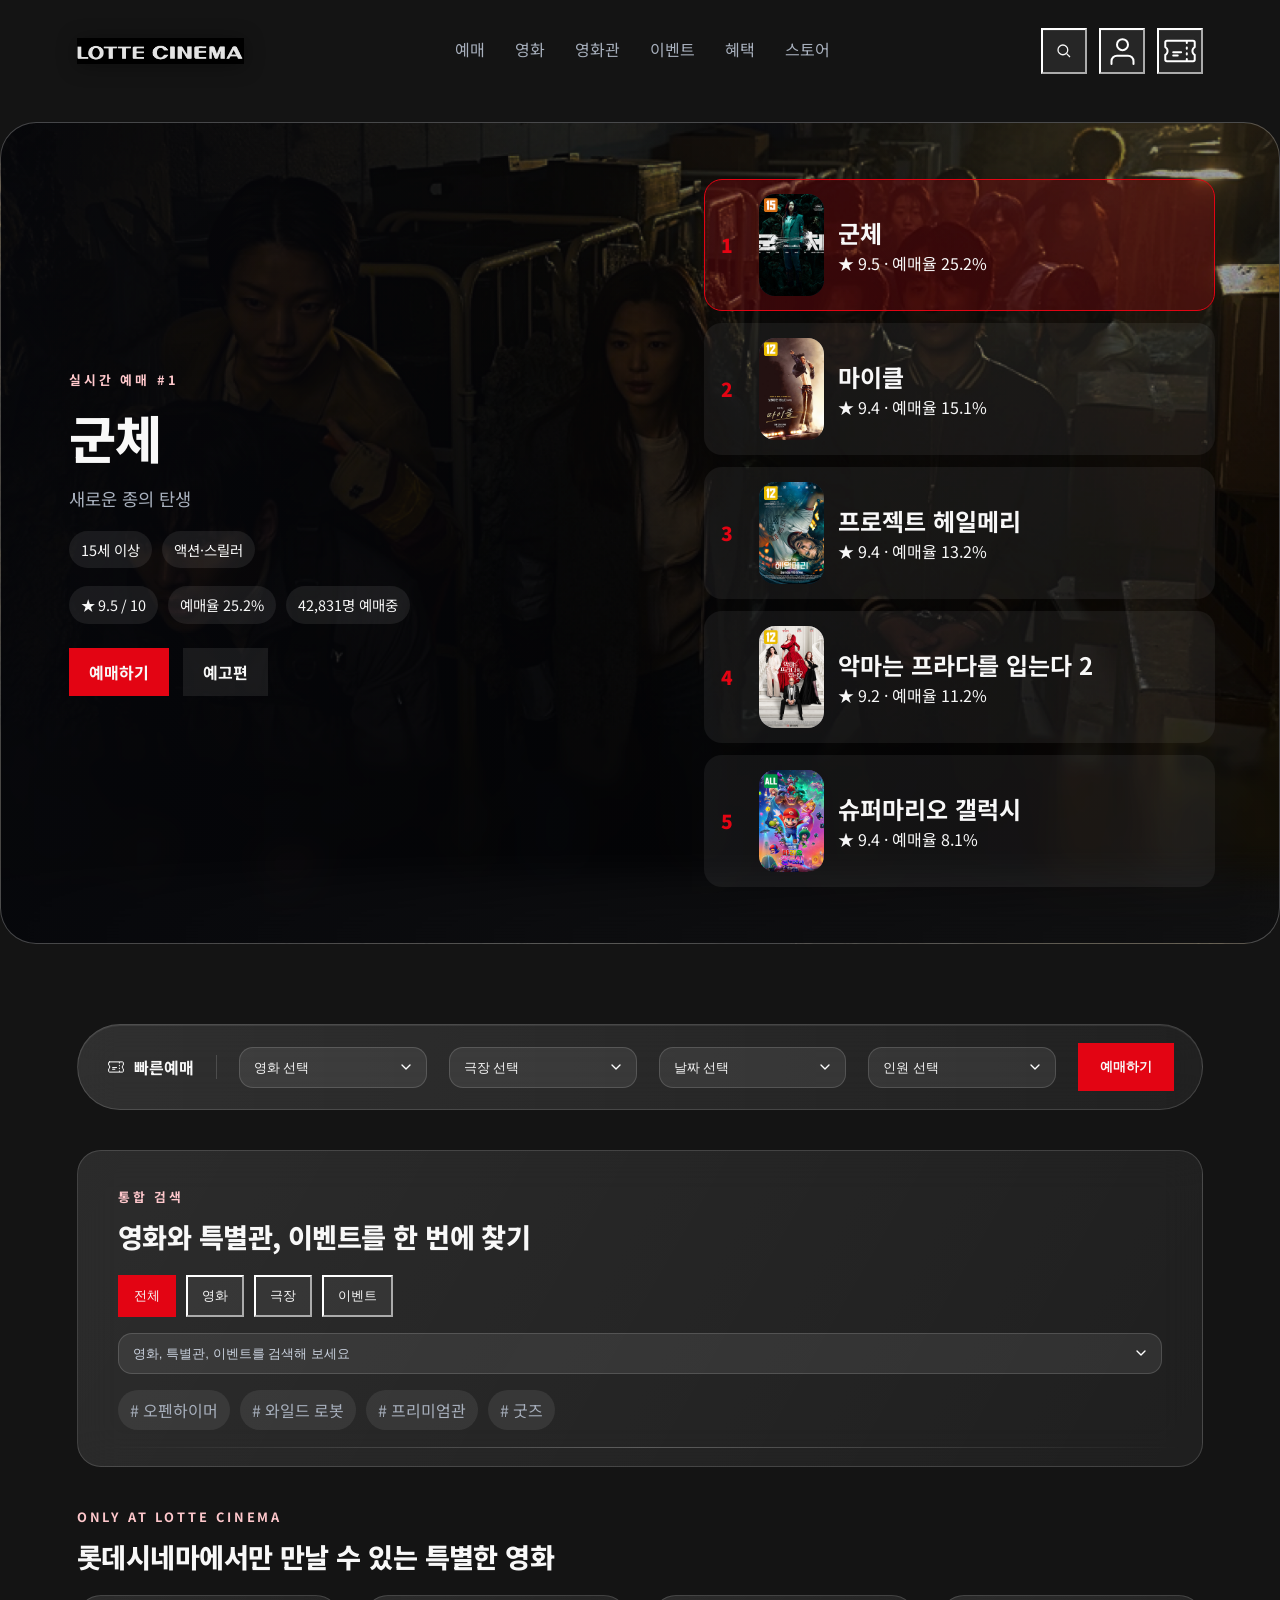
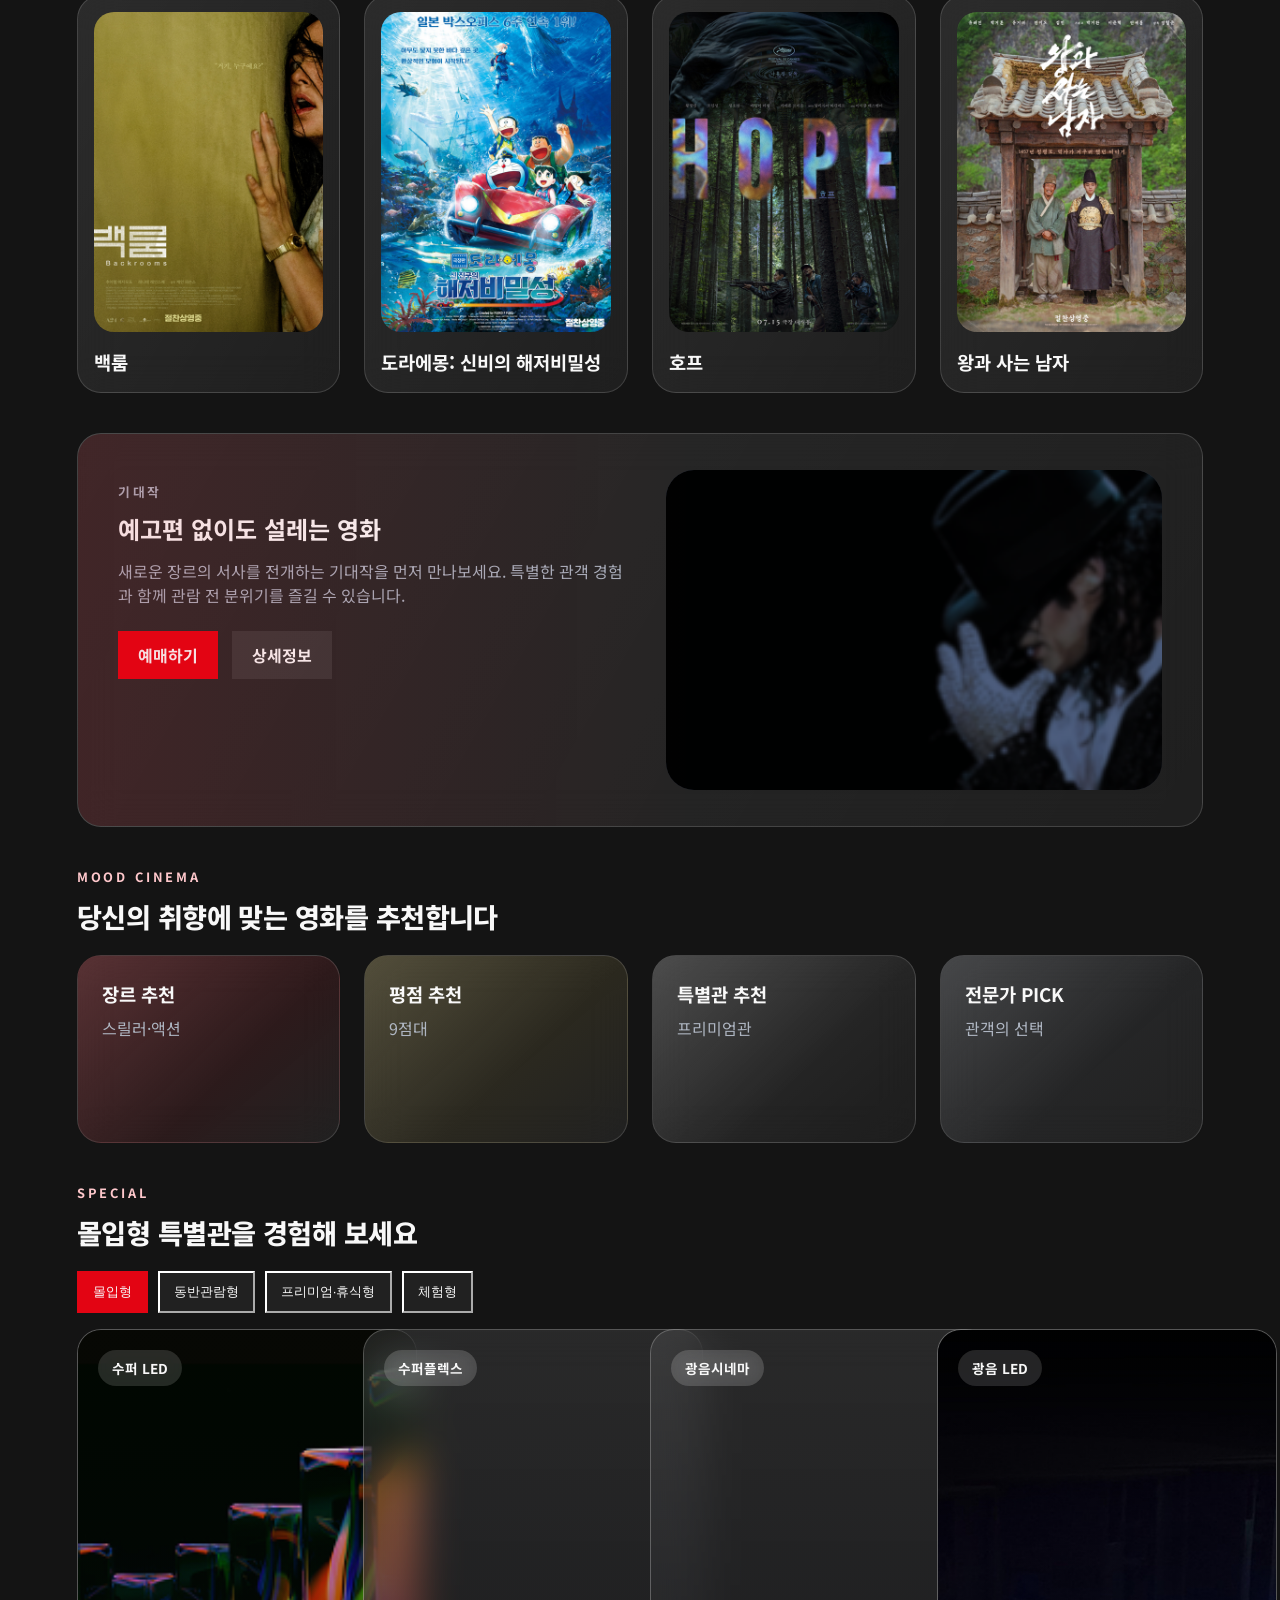
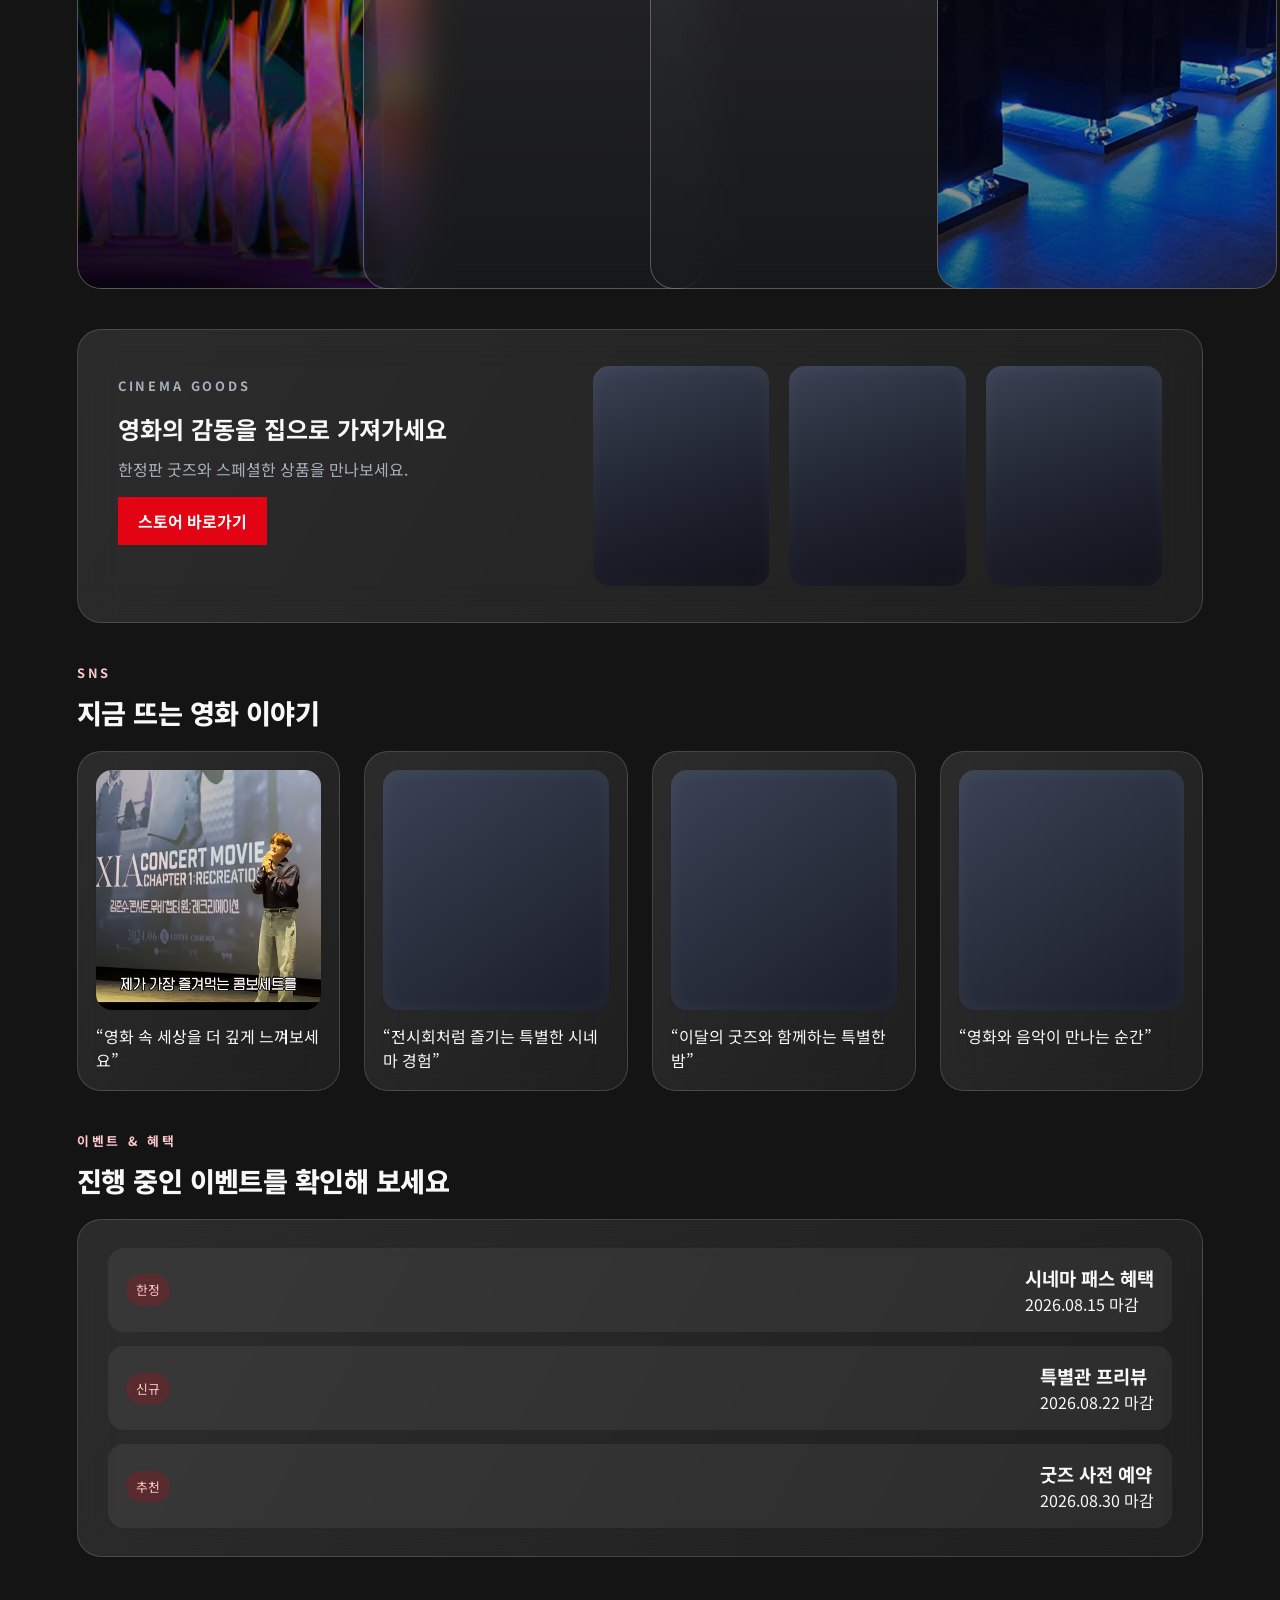
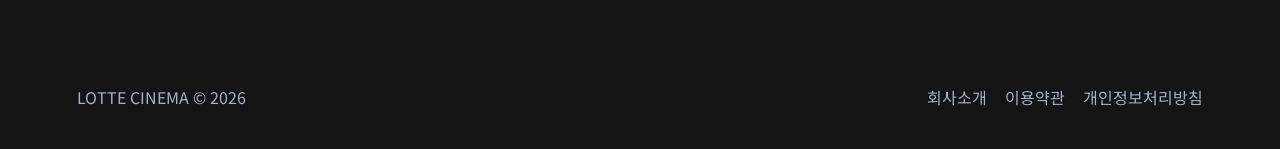
==== commit c5531888: "final" ====
--- a/index.html
+++ b/index.html
@@ -15,7 +15,7 @@
   <body>
     <div class="page_background"></div>
     <header class="site_header">
-      <a class="logo" href="#"><img src="assets/images/logo_lotte_cinema.png" alt="LOTTE CINEMA" width="151" height="24" /></a>
+      <a class="logo" href="#"><img src="assets/images/logo_lotte_cinema.png" alt="LOTTE CINEMA" width="301" height="49" /></a>
       <nav class="main_nav" aria-label="메인 메뉴">
         <a href="#quick_menu">예매</a>
         <a href="#promo_section">영화</a>
@@ -26,13 +26,16 @@
       </nav>
       <div class="header_actions" aria-label="사용자 메뉴">
         <button type="button" class="icon_button" aria-label="검색">
-          <svg viewBox="0 0 24 24" aria-hidden="true"><path d="M10.5 4a6.5 6.5 0 1 1 0 13 6.5 6.5 0 0 1 0-13Zm0 0 8.5 8.5" /></svg>
+          <svg viewBox="0 0 24 24" aria-hidden="true" width="33" height="33">
+            <circle cx="10.5" cy="10.5" r="6.5"></circle>
+            <path d="M15.5 15.5L20 20"></path>
+          </svg>
         </button>
         <button type="button" class="icon_button" aria-label="로그인">
-          <img src="assets/icons/icon_login.svg" alt="" width="18" height="18" />
+          <img src="assets/icons/icon_login.svg" alt="" width="33" height="33" />
         </button>
         <button type="button" class="icon_button" aria-label="티켓">
-          <img src="assets/icons/icon_ticket.svg" alt="" width="20" height="20" />
+          <img src="assets/icons/icon_ticket.svg" alt="" width="40" height="40" />
         </button>
       </div>
     </header>
--- a/styles.css
+++ b/styles.css
@@ -242,8 +242,8 @@
 .button_secondary,
 .quick_menu_card button,
 .tab_button {
-  border: 1px solid var(--border);
-  border-radius: 999px;
+  /* border: 1px solid var(--border); */
+  /* border-radius: 999px; */
   cursor: pointer;
   transition: transform 0.2s ease, border-color 0.2s ease, background 0.2s ease;
 }
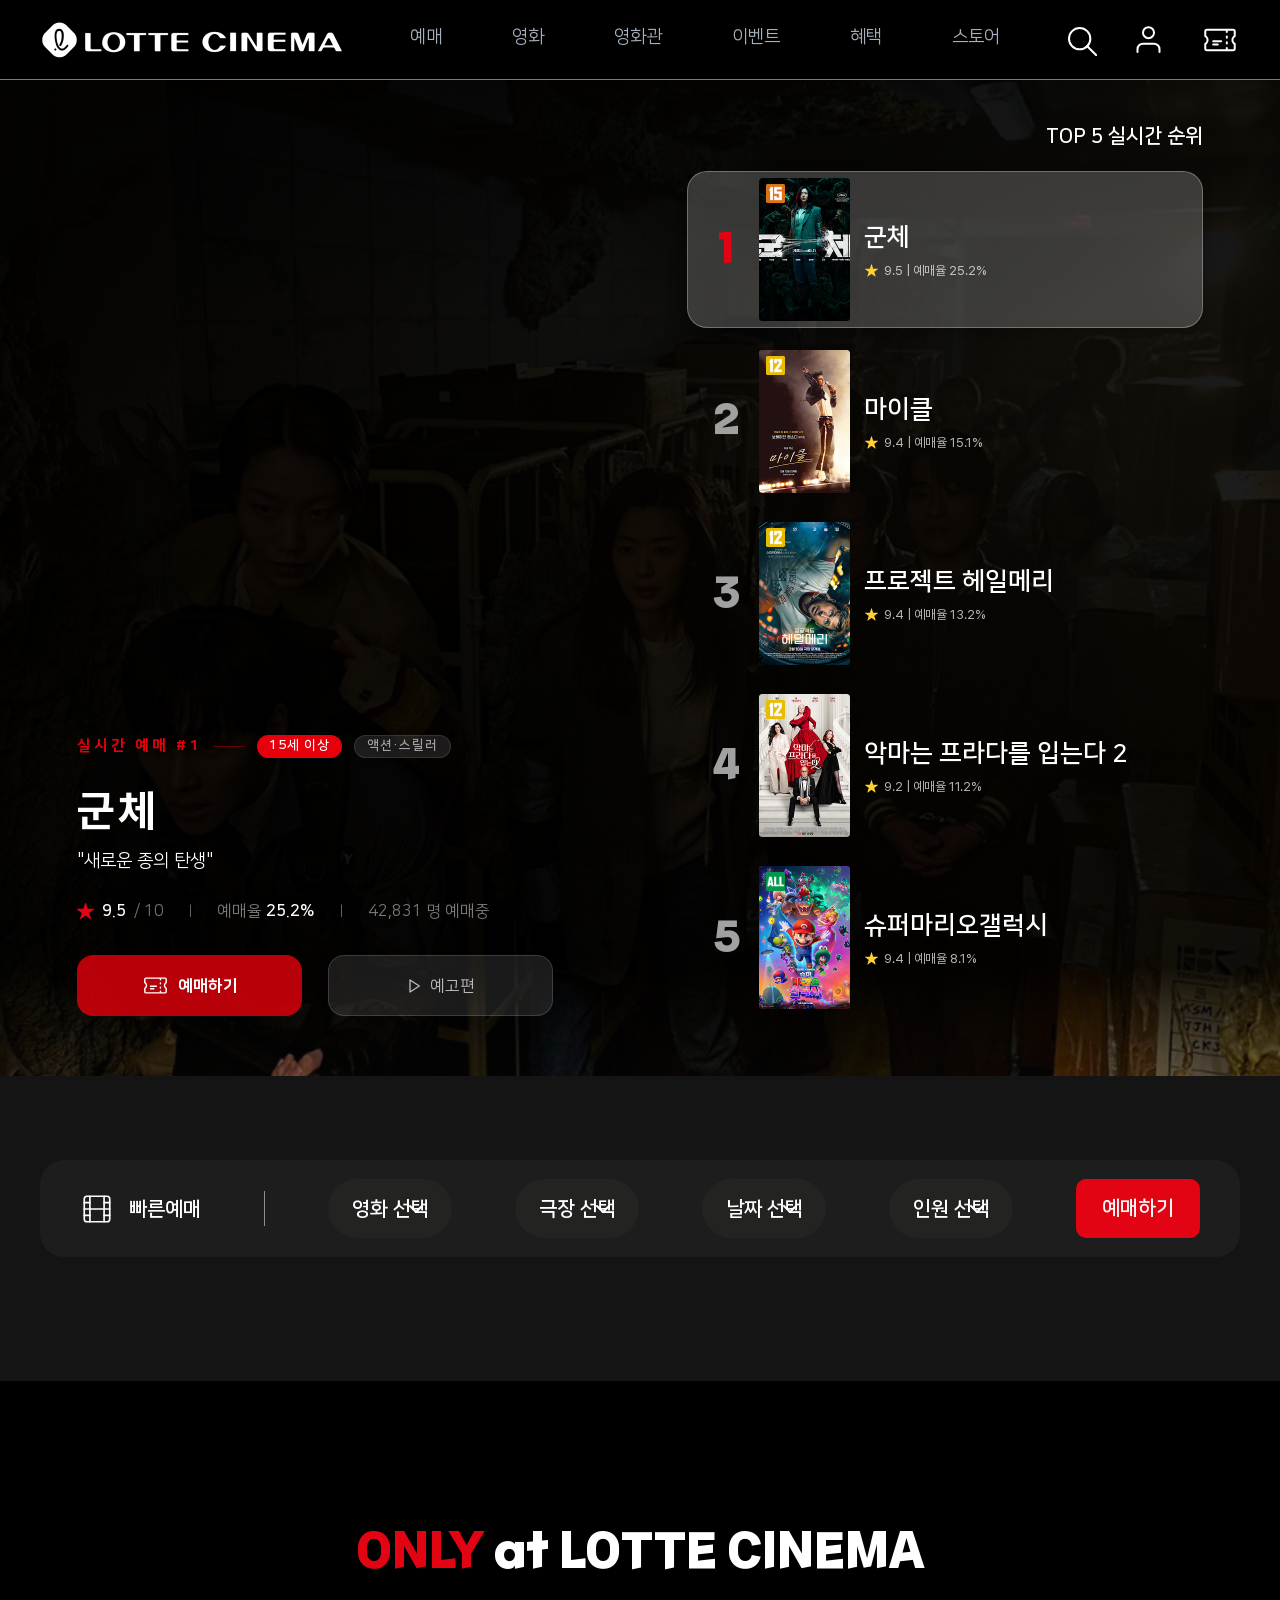
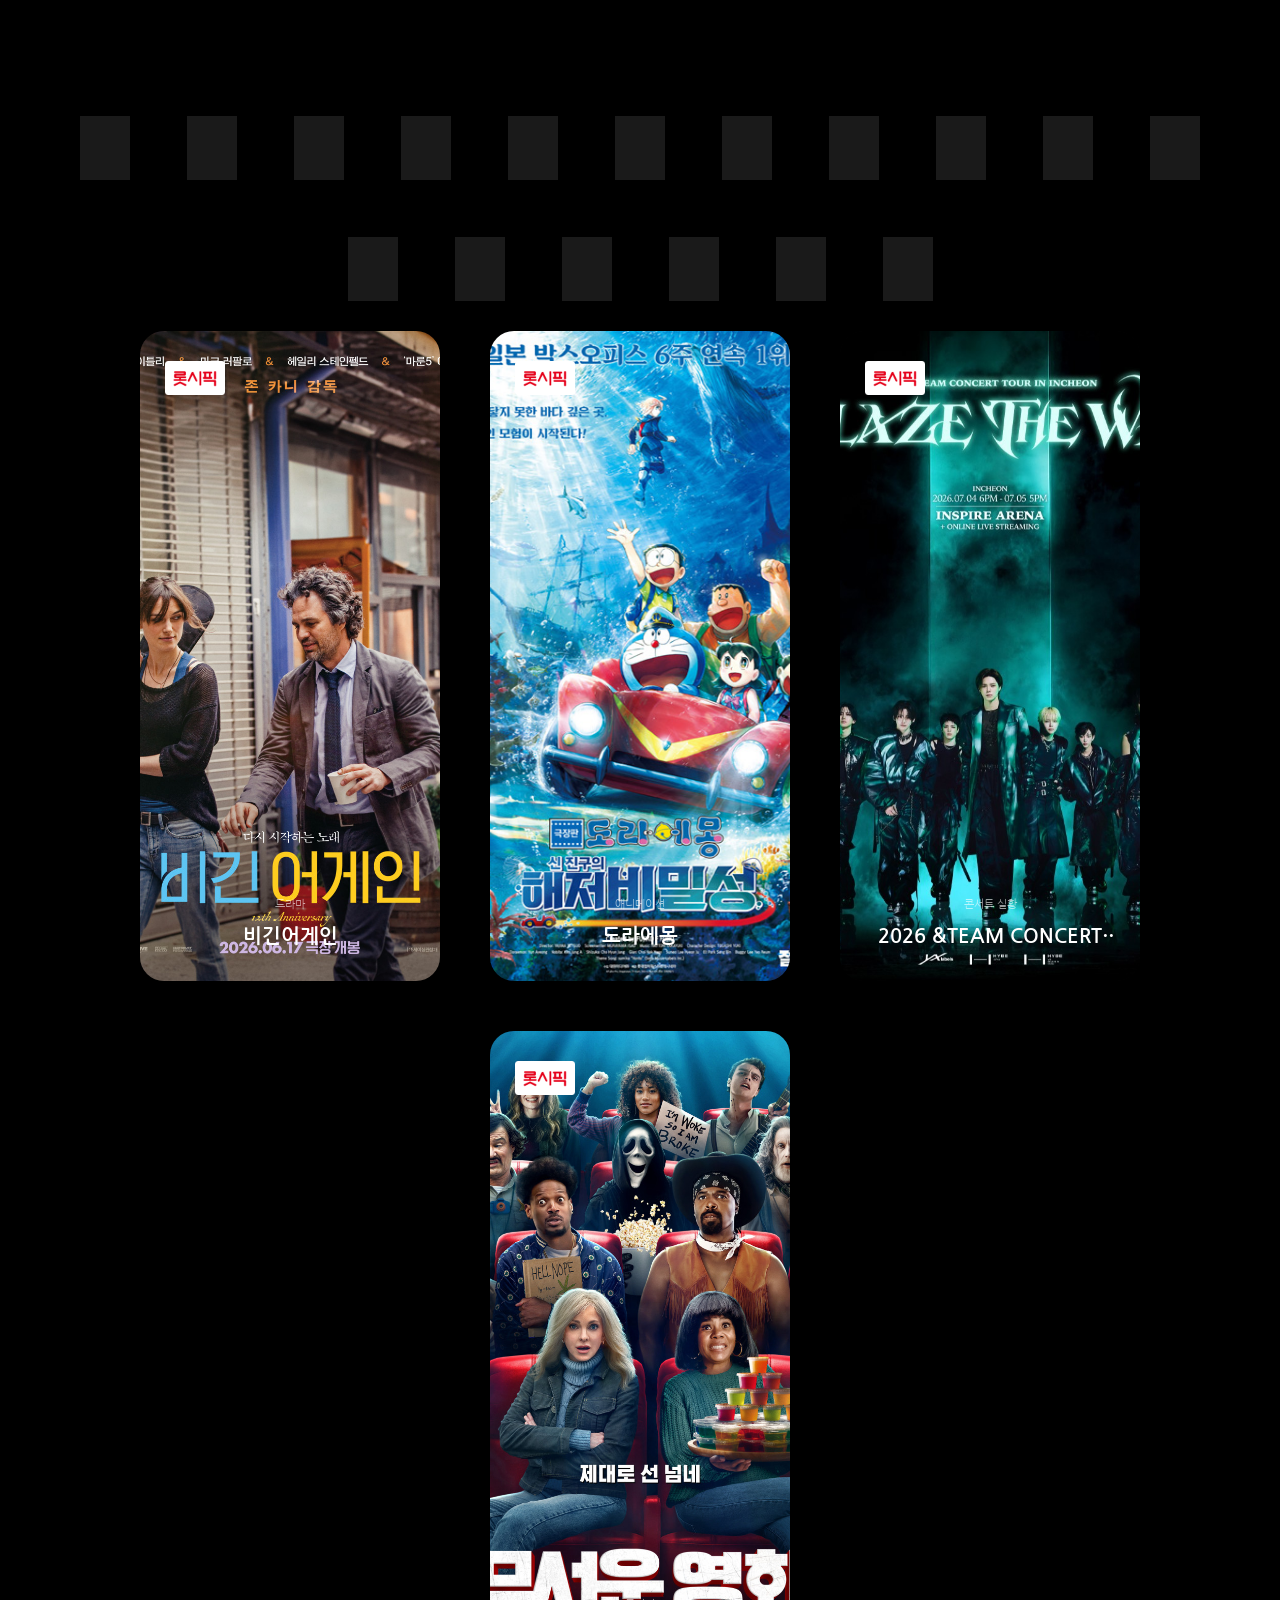
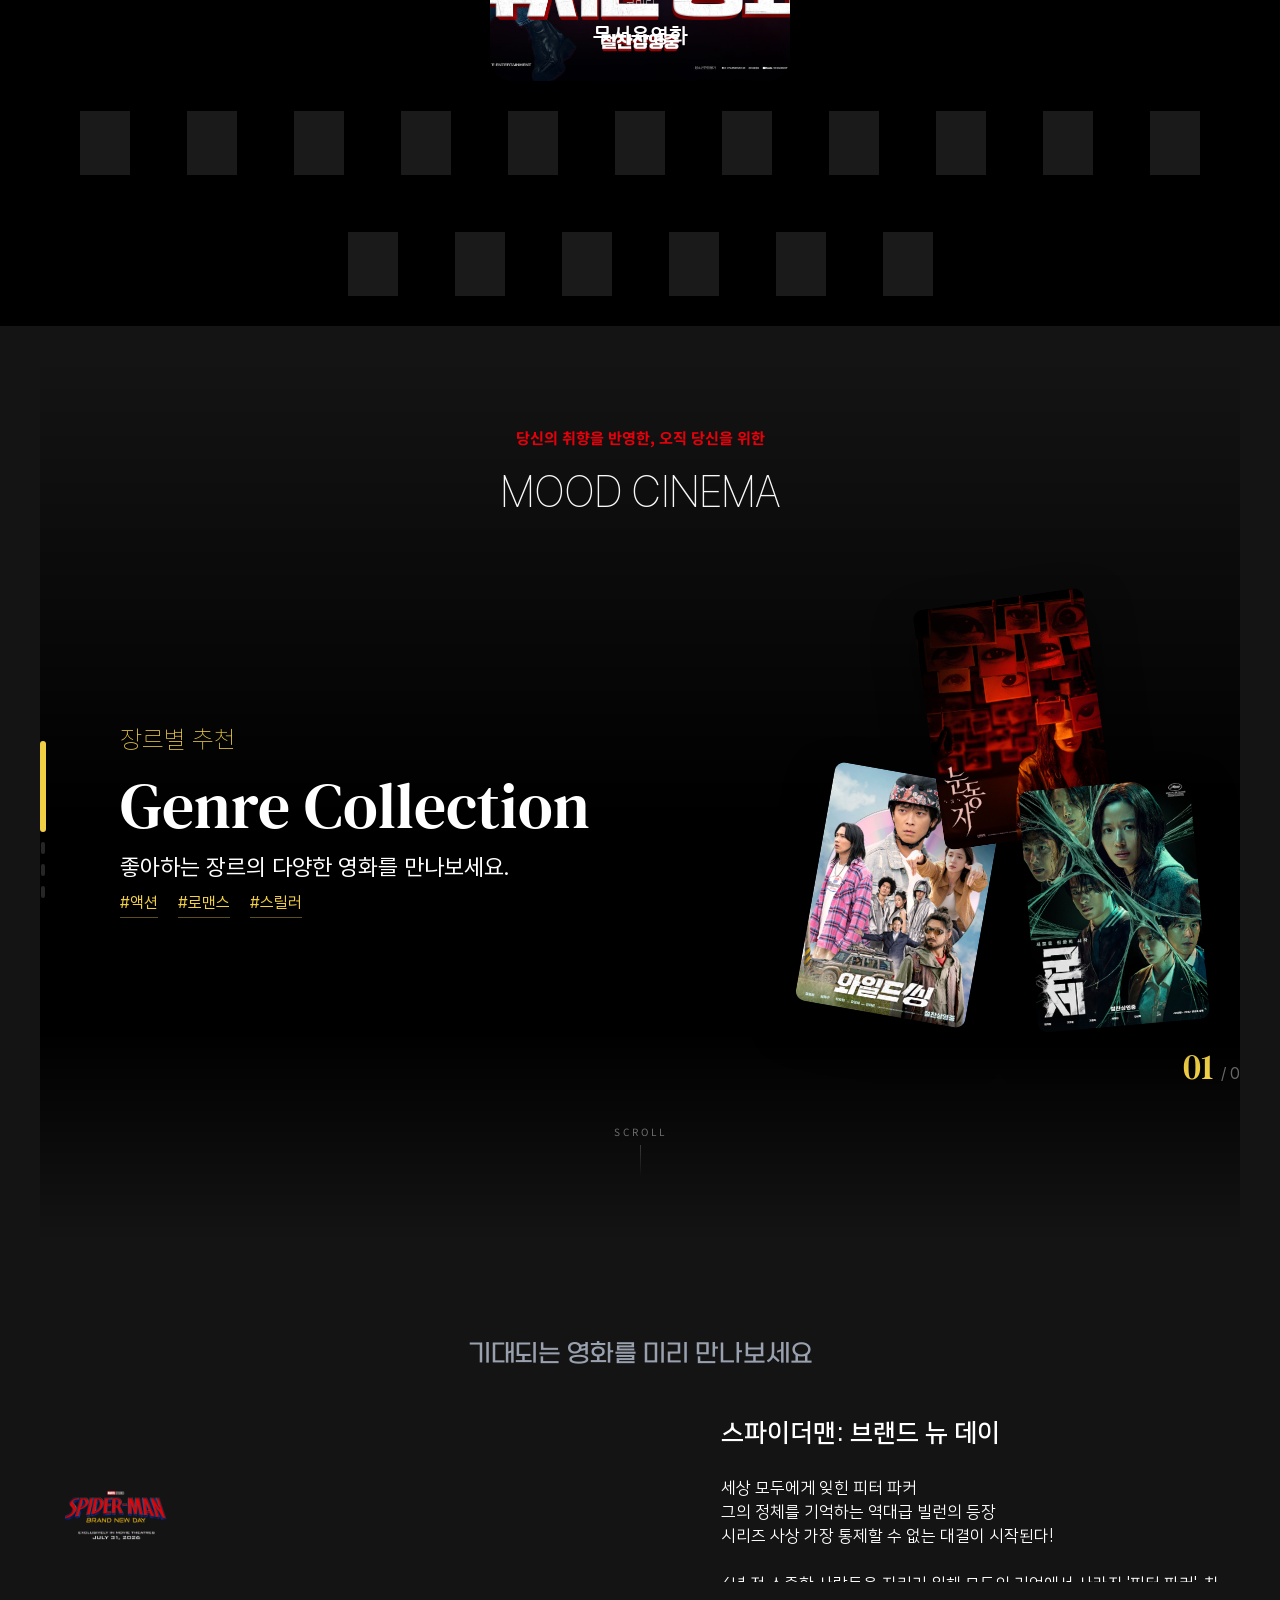
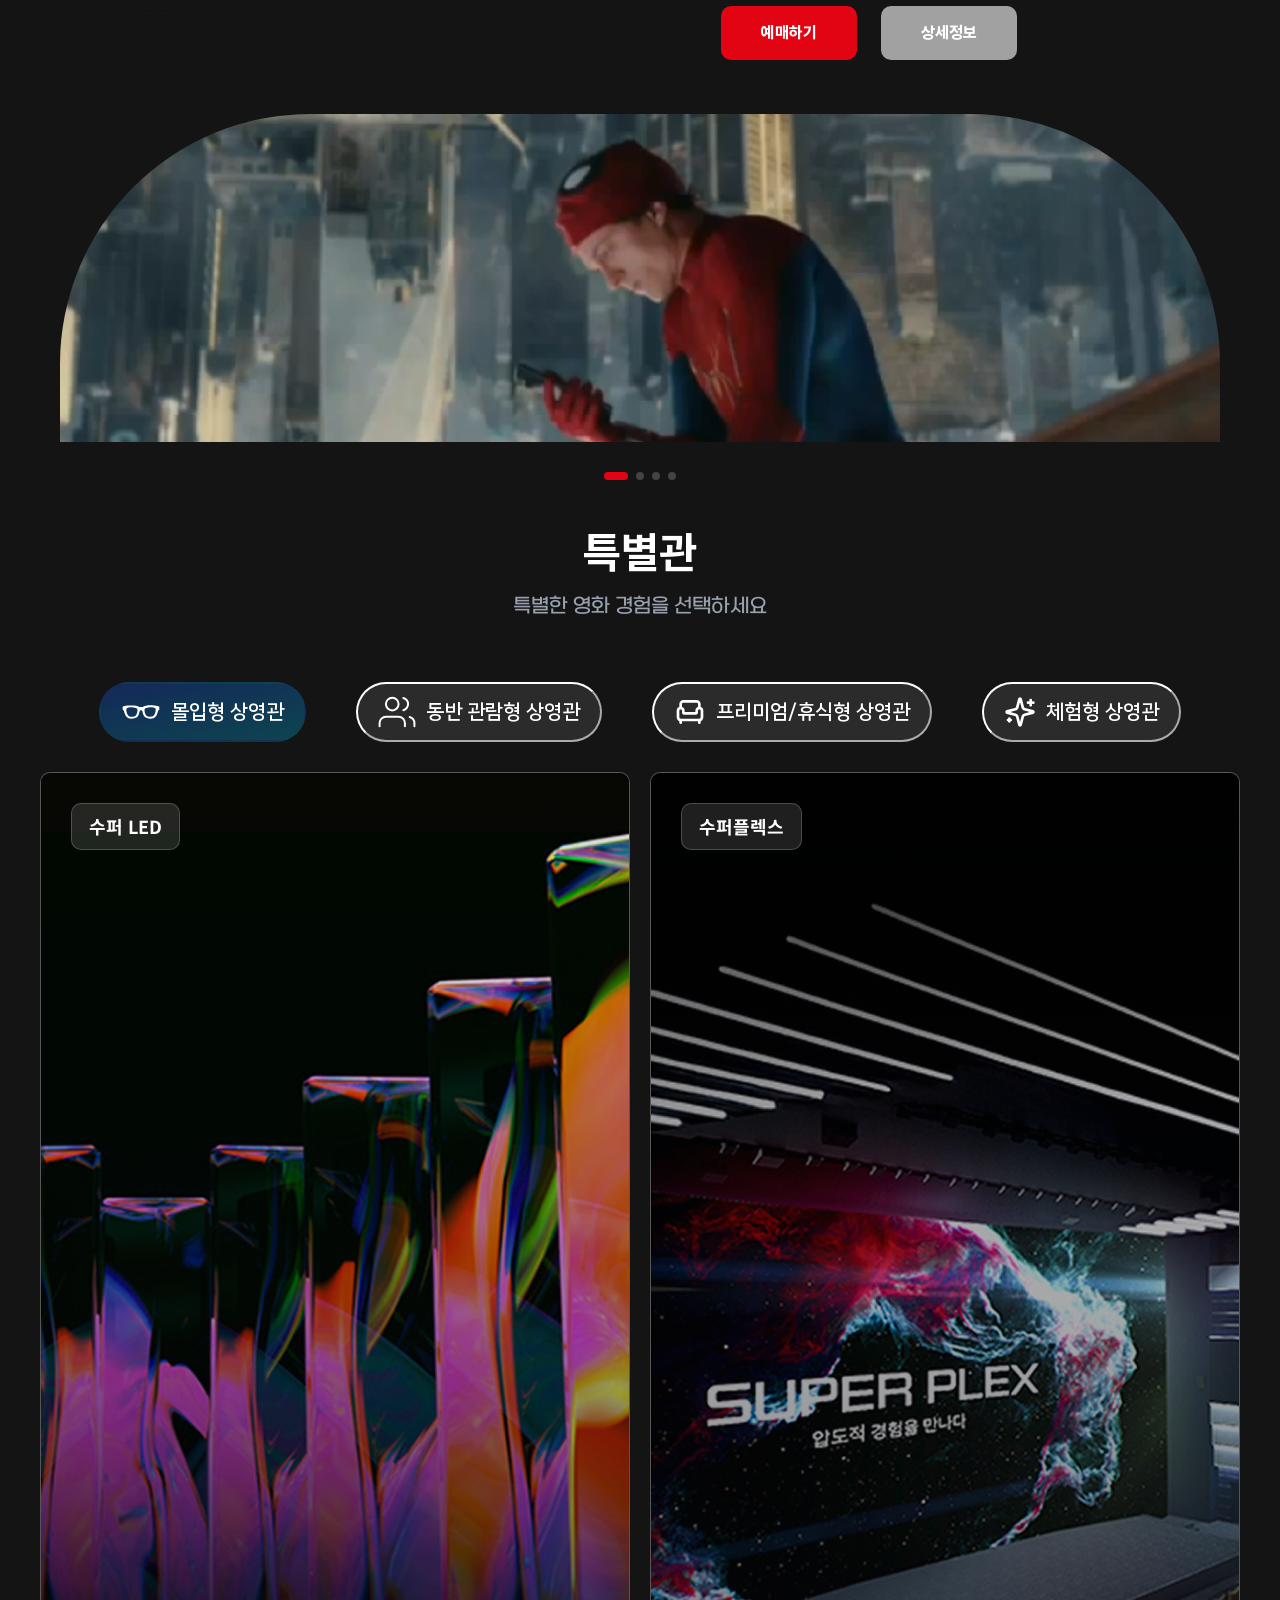
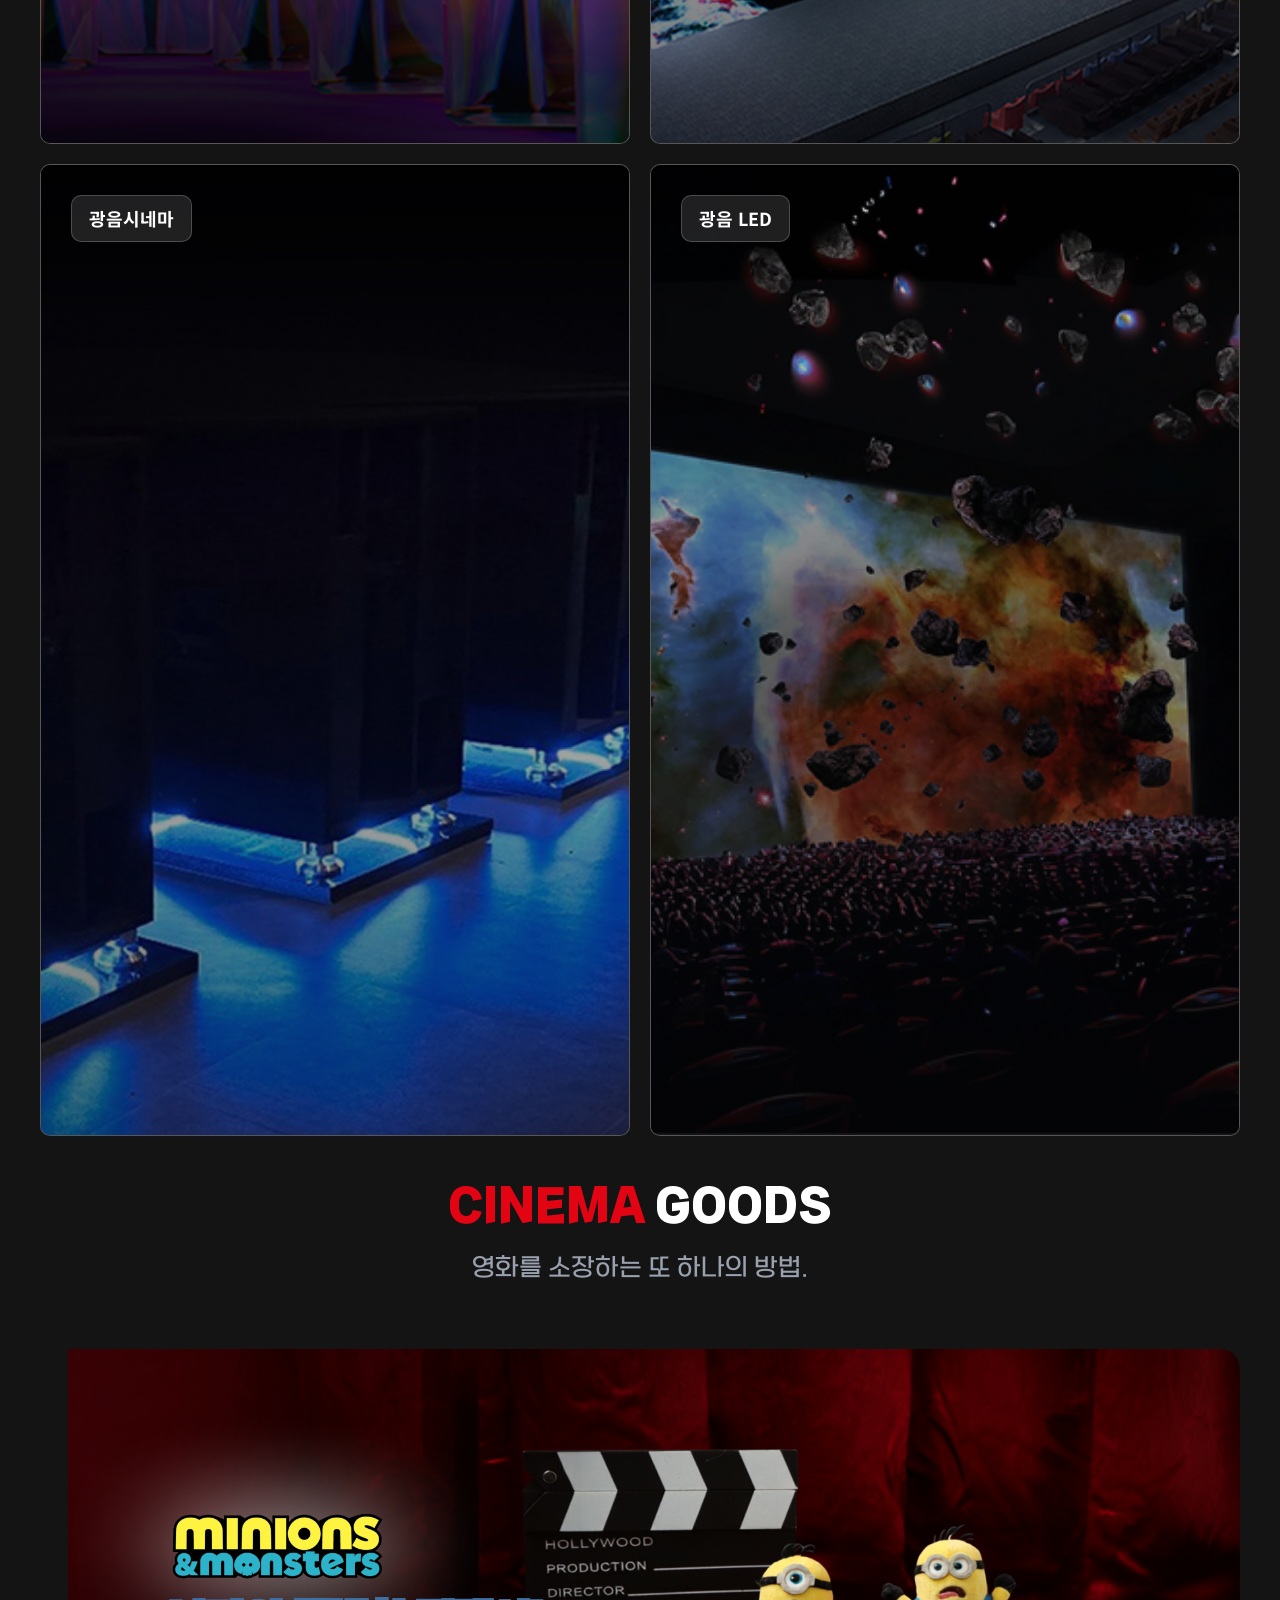
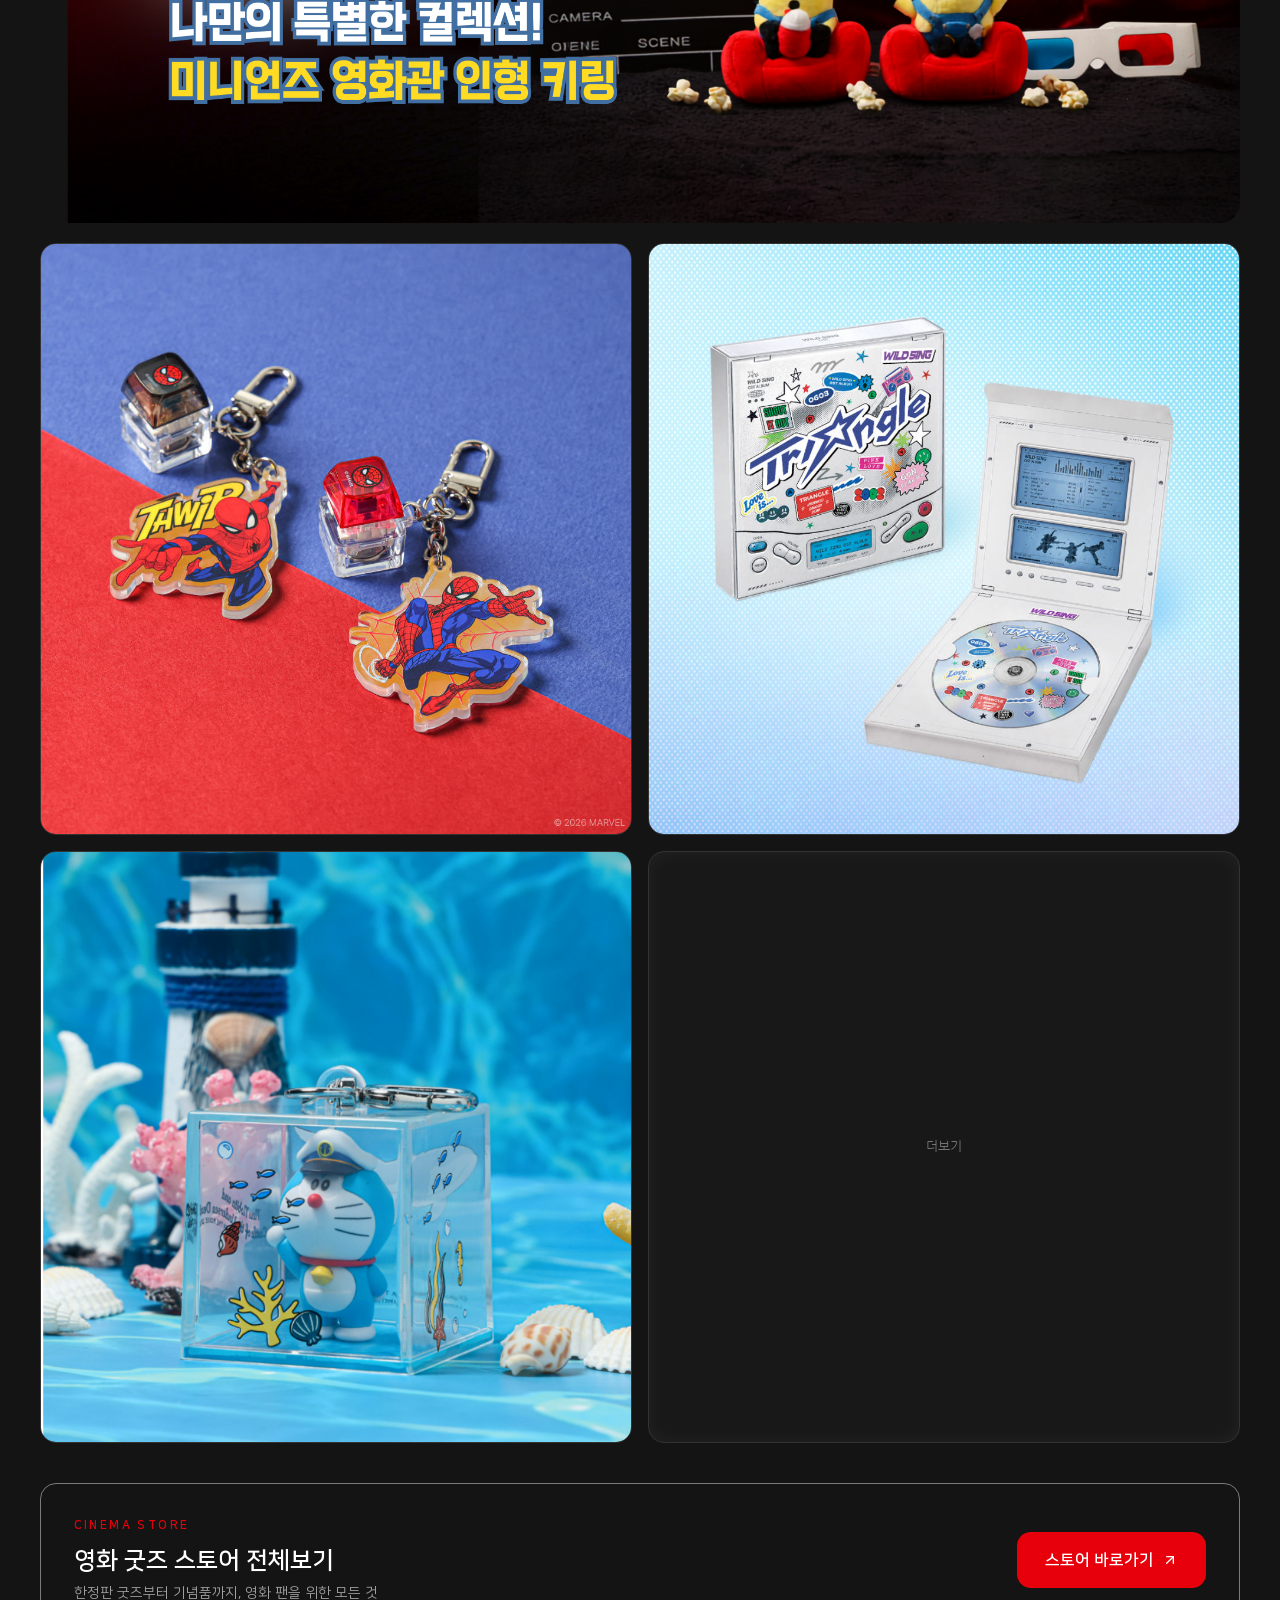
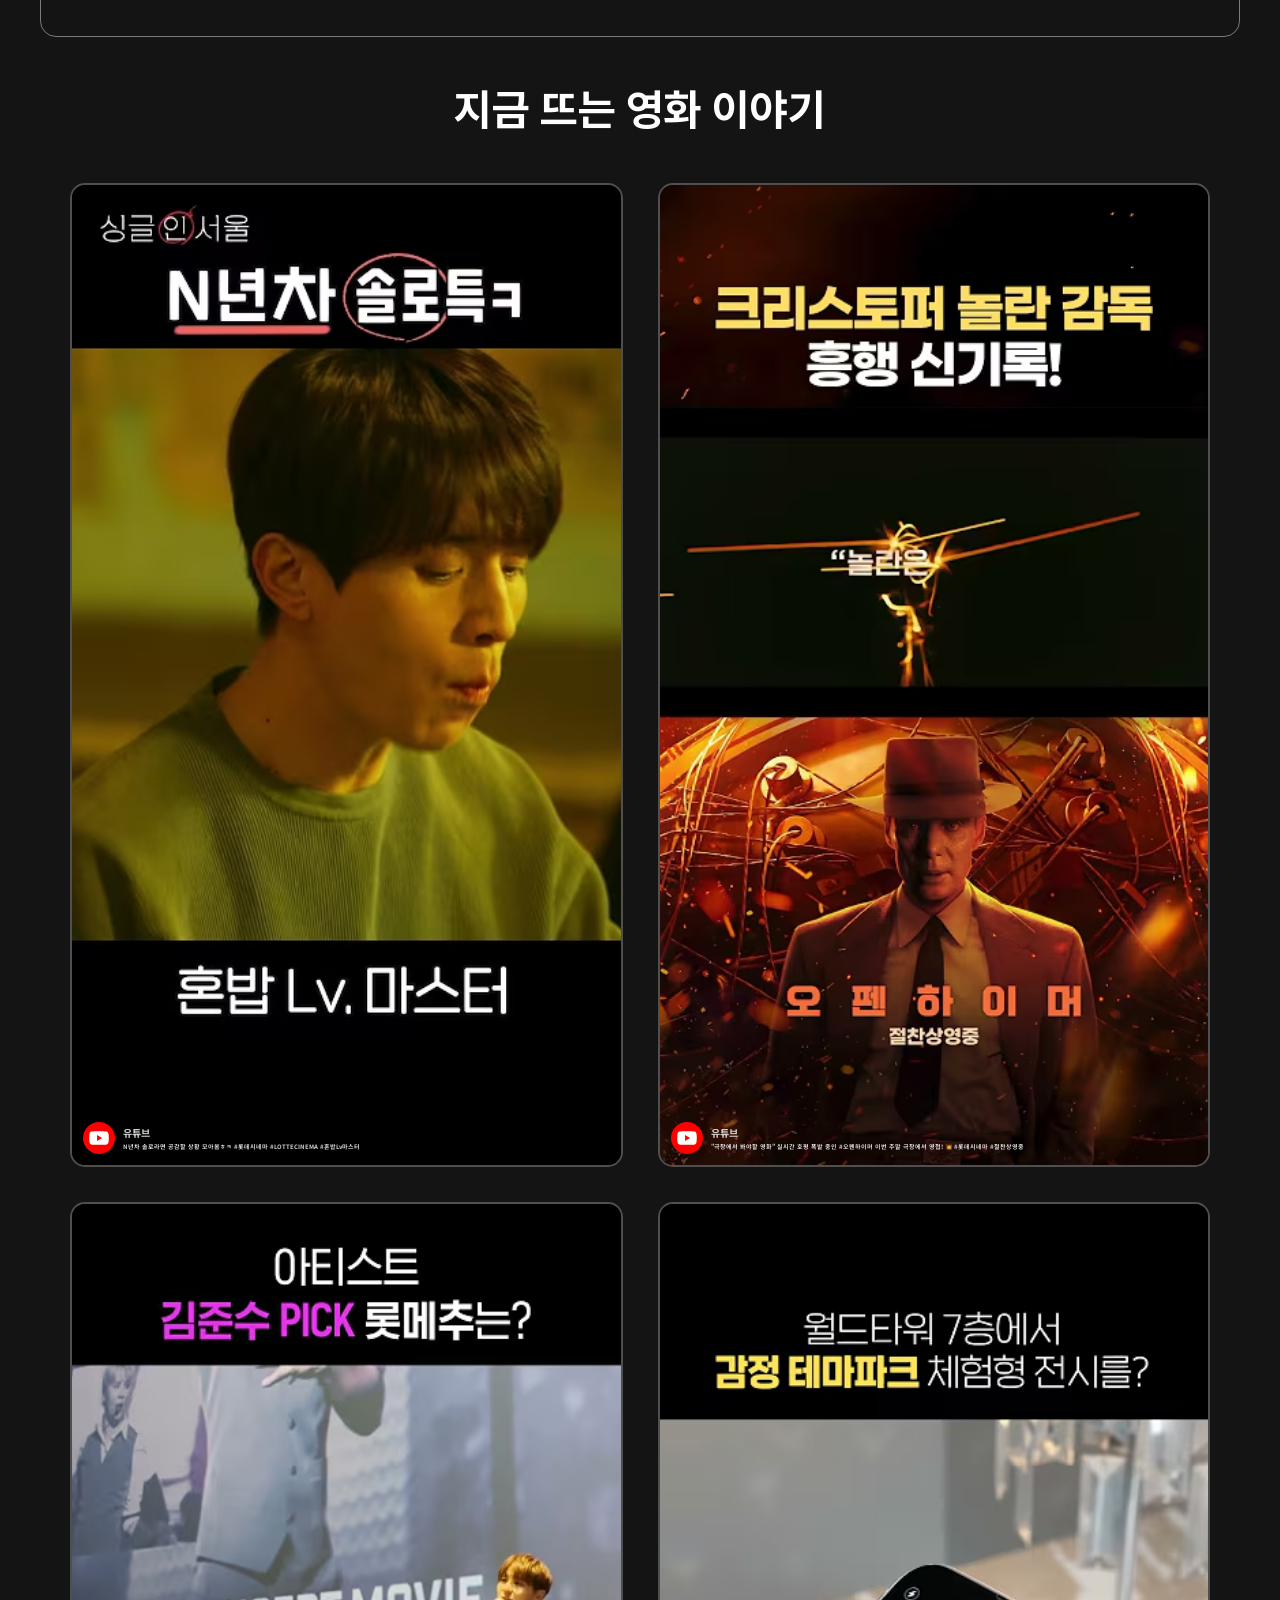
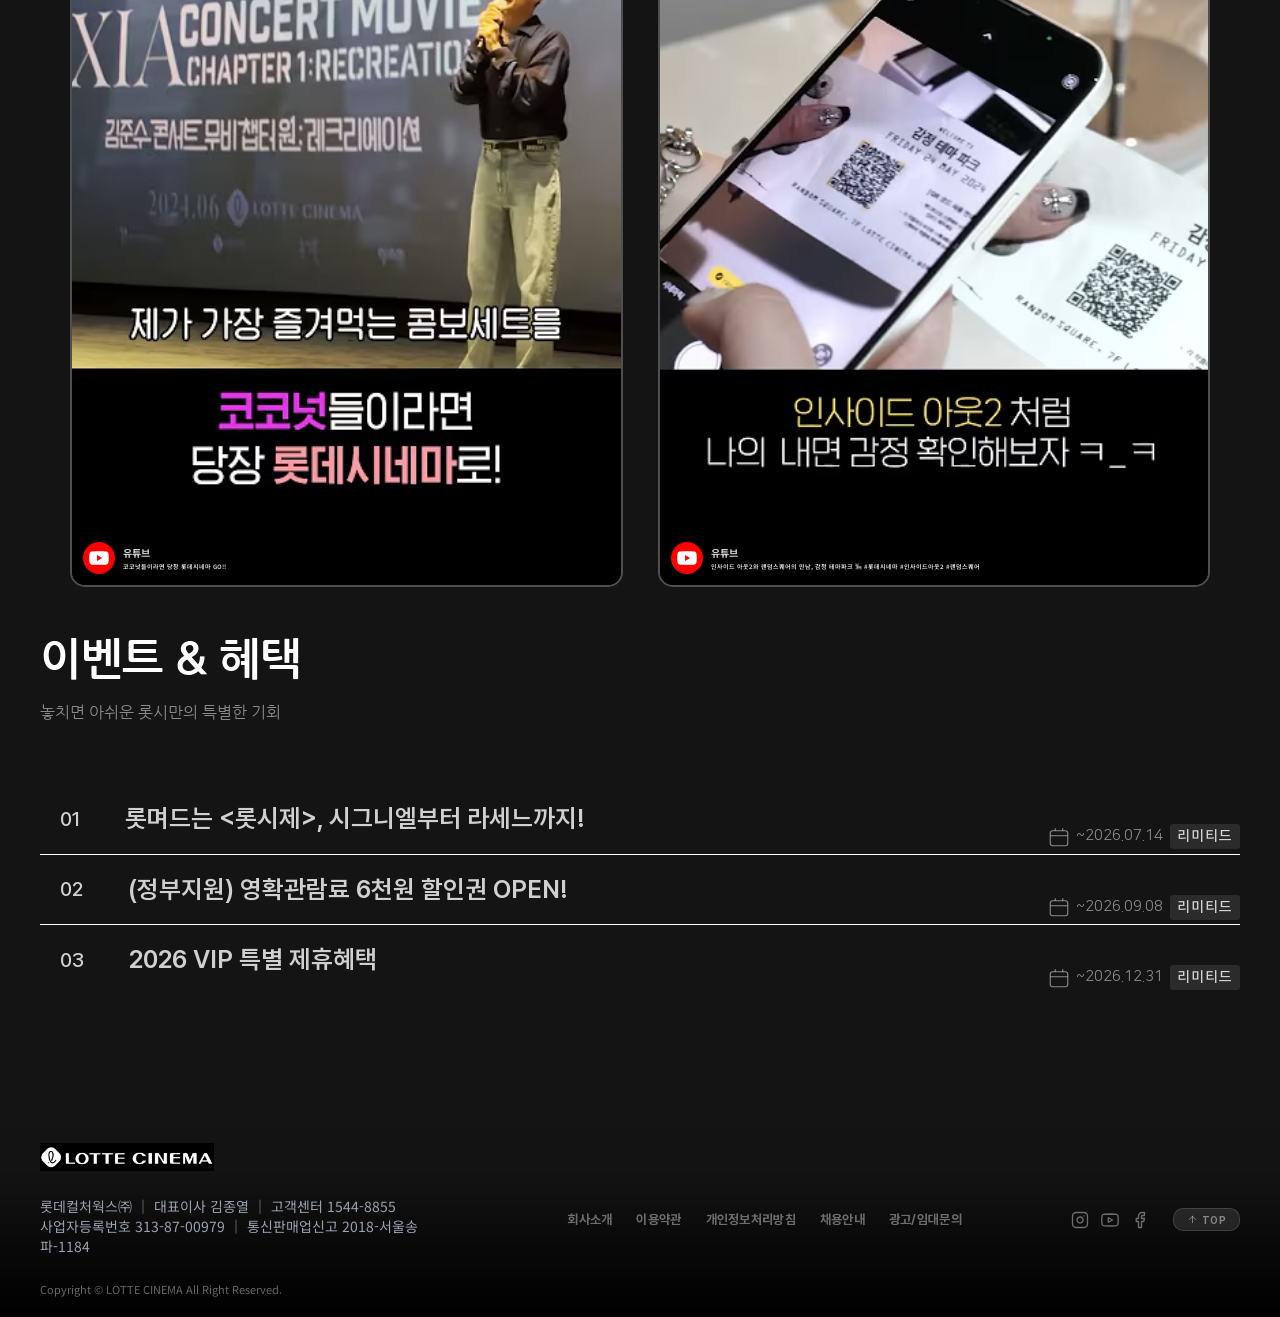
==== commit d80e60c6: "add" ====
--- a/index.html
+++ b/index.html
@@ -7,7 +7,7 @@
     <link rel="preconnect" href="https://fonts.googleapis.com" />
     <link rel="preconnect" href="https://fonts.gstatic.com" crossorigin />
     <link
-      href="https://fonts.googleapis.com/css2?family=Noto+Sans+KR:wght@400;500;700;900&family=Nanum+Gothic:wght@400;700;800&display=swap"
+      href="https://fonts.googleapis.com/css2?family=Noto+Sans+KR:wght@400;500;700;900&family=Nanum+Gothic:wght@400;700;800&family=DM+Serif+Text:ital@0;1&display=swap"
       rel="stylesheet"
     />
     <link rel="stylesheet" href="styles.css" />
@@ -15,153 +15,190 @@
   <body>
     <div class="page_background"></div>
     <header class="site_header">
-      <a class="logo" href="#"><img src="assets/images/logo_lotte_cinema.png" alt="LOTTE CINEMA" width="301" height="49" /></a>
-      <nav class="main_nav" aria-label="메인 메뉴">
-        <a href="#quick_menu">예매</a>
-        <a href="#promo_section">영화</a>
-        <a href="#special_section">영화관</a>
-        <a href="#event_section">이벤트</a>
-        <a href="#event_section">혜택</a>
-        <a href="#goods_section">스토어</a>
-      </nav>
-      <div class="header_actions" aria-label="사용자 메뉴">
-        <button type="button" class="icon_button" aria-label="검색">
-          <svg viewBox="0 0 24 24" aria-hidden="true" width="33" height="33">
-            <circle cx="10.5" cy="10.5" r="6.5"></circle>
-            <path d="M15.5 15.5L20 20"></path>
-          </svg>
-        </button>
-        <button type="button" class="icon_button" aria-label="로그인">
-          <img src="assets/icons/icon_login.svg" alt="" width="33" height="33" />
-        </button>
-        <button type="button" class="icon_button" aria-label="티켓">
-          <img src="assets/icons/icon_ticket.svg" alt="" width="40" height="40" />
-        </button>
+      <div class="header_layout">
+        <a class="logo" href="#"><img src="assets/images/Logo.png" alt="LOTTE CINEMA" width="301" height="49" /></a>
+        <nav class="main_nav" aria-label="메인 메뉴">
+          <a href="#quick_menu">예매</a>
+          <a href="#promo_section">영화</a>
+          <a href="#special_section">영화관</a>
+          <a href="#event_section">이벤트</a>
+          <a href="#event_section">혜택</a>
+          <a href="#goods_section">스토어</a>
+        </nav>
+        <div class="header_actions" aria-label="사용자 메뉴">
+          <button type="button" class="icon_button" aria-label="검색">
+            <img src="assets/icons/icon_search.svg" alt="" width="32" height="32" />
+          </button>
+          <button type="button" class="icon_button" aria-label="로그인">
+            <img src="assets/icons/icon_login.svg" alt="" width="33" height="33" />
+          </button>
+          <button type="button" class="icon_button" aria-label="티켓">
+            <img src="assets/icons/icon_ticket.svg" alt="" width="40" height="40" />
+          </button>
+        </div>
       </div>
     </header>
 
     <main>
       <section class="hero_section" id="hero_section">
         <div class="hero_stage">
-          <div class="hero_copy">
-            <p class="eyebrow" id="hero_eyebrow">실시간 예매 #1</p>
-            <h1 id="hero_title">군체</h1>
-            <p class="hero_subtitle" id="hero_subtitle">새로운 종의 탄생</p>
-            <div class="hero_meta">
-              <span id="hero_age">15세 이상</span>
-              <span id="hero_genre">액션·스릴러</span>
-            </div>
-            <div class="hero_stats" aria-label="영화 정보">
-              <span id="hero_rating">★ 9.5 / 10</span>
-              <span id="hero_percent">예매율 25.2%</span>
-              <span id="hero_audience">42,831명 예매중</span>
-            </div>
-            <div class="hero_actions">
-              <a class="button_primary" href="#quick_menu">예매하기</a>
-              <a class="button_secondary" href="#promo_section">예고편</a>
-            </div>
-          </div>
-          <div class="hero_rank" aria-label="TOP5 순위">
-            <article
-              class="rank_item is_active"
-              tabindex="0"
-              data-number="1"
-              data-title="군체"
-              data-subtitle="새로운 종의 탄생"
-              data-age="15세 이상"
-              data-genre="액션·스릴러"
-              data-rating="9.5"
-              data-percent="25.2%"
-              data-audience="42,831명 예매중"
-              data-bg="assets/images/BgImage.png"
-            >
-              <span class="rank_number">1</span>
-              <img class="rank_poster" src="assets/images/img_box1.png" alt="군체 포스터" />
-              <div>
-                <h2>군체</h2>
-                <p>★ 9.5 · 예매율 25.2%</p>
-              </div>
-            </article>
-            <article
-              class="rank_item"
-              tabindex="0"
-              data-number="2"
-              data-title="마이클"
-              data-subtitle="전설이 된 황제, 그 위대한 시작"
-              data-age="12세 이상"
-              data-genre="드라마"
-              data-rating="9.4"
-              data-percent="15.1%"
-              data-audience="162.8만명 예매중"
-              data-bg="assets/images/Bgimg2.png"
-            >
-              <span class="rank_number">2</span>
-              <img class="rank_poster" src="assets/images/img_box2.png" alt="마이클 포스터" />
-              <div>
-                <h2>마이클</h2>
-                <p>★ 9.4 · 예매율 15.1%</p>
-              </div>
-            </article>
-            <article
-              class="rank_item"
-              tabindex="0"
-              data-number="3"
-              data-title="프로젝트 헤일메리"
-              data-subtitle="종말 위기에 놓인 지구, 인류의 운명을 건 단 하나의 미션"
-              data-age="12세 이상"
-              data-genre="SF"
-              data-rating="9.4"
-              data-percent="13.2%"
-              data-audience="160.2만명 예매중"
-              data-bg="assets/images/Bgimg3.png"
-            >
-              <span class="rank_number">3</span>
-              <img class="rank_poster" src="assets/images/img_box3.png" alt="프로젝트 헤일메리 포스터" />
-              <div>
-                <h2>프로젝트 헤일메리</h2>
-                <p>★ 9.4 · 예매율 13.2%</p>
-              </div>
-            </article>
-            <article
-              class="rank_item"
-              tabindex="0"
-              data-number="4"
-              data-title="악마는 프라다를 입는다 2"
-              data-subtitle="전 세계를 열광시킨 '런웨이' 전설들의 귀환"
-              data-age="12세 이상"
-              data-genre="드라마"
-              data-rating="9.2"
-              data-percent="11.2%"
-              data-audience="159.7만명 예매중"
-              data-bg="assets/images/Bgimg4.png"
-            >
-              <span class="rank_number">4</span>
-              <img class="rank_poster" src="assets/images/img_box4.png" alt="악마는 프라다를 입는다 2 포스터" />
-              <div>
-                <h2>악마는 프라다를 입는다 2</h2>
-                <p>★ 9.2 · 예매율 11.2%</p>
-              </div>
-            </article>
-            <article
-              class="rank_item"
-              tabindex="0"
-              data-number="5"
-              data-title="슈퍼마리오 갤럭시"
-              data-subtitle="새로운 친구, 새로운 미션, 새로운 세계 레벨업 된 모험"
-              data-age="전체 관람가"
-              data-genre="애니메이션"
-              data-rating="9.4"
-              data-percent="8.1%"
-              data-audience="150.5만명 예매중"
-              data-bg="assets/images/Bgimg5.png"
-            >
-              <span class="rank_number">5</span>
-              <img class="rank_poster" src="assets/images/img_box5.png" alt="슈퍼마리오 갤럭시 포스터" />
-              <div>
-                <h2>슈퍼마리오 갤럭시</h2>
-                <p>★ 9.4 · 예매율 8.1%</p>
-              </div>
-            </article>
+          <div class="hero_layout">
+            <div class="hero_info">
+              <div class="hero_tags">
+                <p class="hero_rank_label" id="hero_eyebrow">실시간 예매 #1</p>
+                <span class="hero_tags_divider" aria-hidden="true"></span>
+                <div class="hero_badges">
+                  <span class="badge_age" id="hero_age">15세 이상</span>
+                  <span class="badge_genre" id="hero_genre">액션·스릴러</span>
+                </div>
+              </div>
+              <div class="hero_title_box">
+                <h1 id="hero_title">군체</h1>
+                <p class="hero_subtitle" id="hero_subtitle">"새로운 종의 탄생"</p>
+              </div>
+              <div class="hero_info_list" aria-label="영화 정보">
+                <span class="info_rating">
+                  <img src="assets/icons/icon_star_rating.svg" alt="" width="17" height="16" />
+                  <strong id="hero_rating">9.5</strong>
+                  <em>/ 10</em>
+                </span>
+                <span class="info_divider" aria-hidden="true">|</span>
+                <span class="info_rate">예매율 <strong id="hero_percent">25.2%</strong></span>
+                <span class="info_divider" aria-hidden="true">|</span>
+                <span class="info_count" id="hero_audience">42,831 명 예매중</span>
+              </div>
+              <div class="hero_cta">
+                <a class="button_book" href="#quick_menu">
+                  <img src="assets/icons/icon_ticket.svg" alt="" width="29" height="29" />
+                  예매하기
+                </a>
+                <a class="button_trailer" href="#promo_section">
+                  <img src="assets/icons/icon_play.svg" alt="" width="16" height="16" />
+                  예고편
+                </a>
+              </div>
+            </div>
+            <div class="hero_top5">
+              <p class="hero_top5_label">TOP 5 실시간 순위</p>
+              <div class="hero_rank" aria-label="TOP5 순위">
+                <article
+                  class="rank_item is_active"
+                  tabindex="0"
+                  data-number="1"
+                  data-title="군체"
+                  data-subtitle="새로운 종의 탄생"
+                  data-age="15세 이상"
+                  data-genre="액션·스릴러"
+                  data-rating="9.5"
+                  data-percent="25.2%"
+                  data-audience="42,831 명 예매중"
+                  data-bg="assets/images/BgImage.png"
+                >
+                  <span class="rank_number">1</span>
+                  <div class="rank_poster_box">
+                    <img class="rank_poster" src="assets/images/img_box1.png" alt="군체 포스터" />
+                    <img class="rank_age_icon" src="assets/images/badge_15.png" alt="15세 이상" />
+                  </div>
+                  <div class="rank_movie_info">
+                    <h2>군체</h2>
+                    <p><img src="assets/icons/icon_star.svg" alt="" width="16" height="16" />9.5 | 예매율 25.2%</p>
+                  </div>
+                </article>
+                <article
+                  class="rank_item"
+                  tabindex="0"
+                  data-number="2"
+                  data-title="마이클"
+                  data-subtitle="전설이 된 황제, 그 위대한 시작"
+                  data-age="12세 이상"
+                  data-genre="드라마"
+                  data-rating="9.4"
+                  data-percent="15.1%"
+                  data-audience="162.8만 명 예매중"
+                  data-bg="assets/images/hero_bg_michael_flipped.png"
+                  data-bg-flip="true"
+                >
+                  <span class="rank_number">2</span>
+                  <div class="rank_poster_box">
+                    <img class="rank_poster" src="assets/images/img_box2.png" alt="마이클 포스터" />
+                    <img class="rank_age_icon" src="assets/images/badge_12.png" alt="12세 이상" />
+                  </div>
+                  <div class="rank_movie_info">
+                    <h2>마이클</h2>
+                    <p><img src="assets/icons/icon_star.svg" alt="" width="16" height="16" />9.4 | 예매율 15.1%</p>
+                  </div>
+                </article>
+                <article
+                  class="rank_item"
+                  tabindex="0"
+                  data-number="3"
+                  data-title="프로젝트 헤일메리"
+                  data-subtitle="종말 위기에 놓인 지구, 인류의 운명을 건 단 하나의 미션"
+                  data-age="12세 이상"
+                  data-genre="SF"
+                  data-rating="9.4"
+                  data-percent="13.2%"
+                  data-audience="160.2만 명 예매중"
+                  data-bg="assets/images/Bgimg3.png"
+                >
+                  <span class="rank_number">3</span>
+                  <div class="rank_poster_box">
+                    <img class="rank_poster" src="assets/images/img_box3.png" alt="프로젝트 헤일메리 포스터" />
+                    <img class="rank_age_icon" src="assets/images/badge_12.png" alt="12세 이상" />
+                  </div>
+                  <div class="rank_movie_info">
+                    <h2>프로젝트 헤일메리</h2>
+                    <p><img src="assets/icons/icon_star.svg" alt="" width="16" height="16" />9.4 | 예매율 13.2%</p>
+                  </div>
+                </article>
+                <article
+                  class="rank_item"
+                  tabindex="0"
+                  data-number="4"
+                  data-title="악마는 프라다를 입는다 2"
+                  data-subtitle="전 세계를 열광시킨 '런웨이' 전설들의 귀환"
+                  data-age="12세 이상"
+                  data-genre="드라마"
+                  data-rating="9.2"
+                  data-percent="11.2%"
+                  data-audience="159.7만 명 예매중"
+                  data-bg="assets/images/Bgimg4.png"
+                >
+                  <span class="rank_number">4</span>
+                  <div class="rank_poster_box">
+                    <img class="rank_poster" src="assets/images/img_box4.png" alt="악마는 프라다를 입는다 2 포스터" />
+                    <img class="rank_age_icon" src="assets/images/badge_12.png" alt="12세 이상" />
+                  </div>
+                  <div class="rank_movie_info">
+                    <h2>악마는 프라다를 입는다 2</h2>
+                    <p><img src="assets/icons/icon_star.svg" alt="" width="16" height="16" />9.2 | 예매율 11.2%</p>
+                  </div>
+                </article>
+                <article
+                  class="rank_item"
+                  tabindex="0"
+                  data-number="5"
+                  data-title="슈퍼마리오갤럭시"
+                  data-subtitle="새로운 친구, 새로운 미션, 새로운 세계 레벨업 된 모험"
+                  data-age="전체 관람가"
+                  data-genre="애니메이션"
+                  data-rating="9.4"
+                  data-percent="8.1%"
+                  data-audience="150.5만 명 예매중"
+                  data-bg="assets/images/Bgimg5.png"
+                >
+                  <span class="rank_number">5</span>
+                  <div class="rank_poster_box">
+                    <img class="rank_poster" src="assets/images/img_box5.png" alt="슈퍼마리오갤럭시 포스터" />
+                    <img class="rank_age_icon" src="assets/images/badge_all.png" alt="전체 관람가" />
+                  </div>
+                  <div class="rank_movie_info">
+                    <h2>슈퍼마리오갤럭시</h2>
+                    <p><img src="assets/icons/icon_star.svg" alt="" width="16" height="16" />9.4 | 예매율 8.1%</p>
+                  </div>
+                </article>
+              </div>
+            </div>
           </div>
         </div>
       </section>
@@ -169,7 +206,7 @@
       <section class="quick_menu_section" id="quick_menu">
         <form class="quick_menu_card">
           <span class="quick_menu_label">
-            <img src="assets/icons/icon_ticket.svg" alt="" width="20" height="20" />
+            <img src="assets/icons/icon_quickmenu.svg" alt="" width="34" height="34" />
             빠른예매
           </span>
           <span class="quick_menu_divider" aria-hidden="true"></span>
@@ -213,192 +250,370 @@
         </form>
       </section>
 
-      <section class="search_section">
-        <div class="search_card">
-          <div class="section_header">
-            <p class="eyebrow">통합 검색</p>
-            <h2>영화와 특별관, 이벤트를 한 번에 찾기</h2>
-          </div>
-          <div class="search_tabs" role="tablist" aria-label="검색 카테고리">
-            <button class="tab_button is_active" type="button">전체</button>
-            <button class="tab_button" type="button">영화</button>
-            <button class="tab_button" type="button">극장</button>
-            <button class="tab_button" type="button">이벤트</button>
-          </div>
-          <label class="search_field" for="search_input">
-            <span class="sr_only">검색어 입력</span>
-            <input id="search_input" type="text" placeholder="영화, 특별관, 이벤트를 검색해 보세요" />
-          </label>
-          <div class="popular_terms" aria-label="인기 검색어">
-            <span># 오펜하이머</span>
-            <span># 와일드 로봇</span>
-            <span># 프리미엄관</span>
-            <span># 굿즈</span>
-          </div>
-        </div>
-      </section>
-
       <section class="lotte_pick_section">
-        <div class="section_header">
-          <p class="eyebrow">ONLY at LOTTE CINEMA</p>
-          <h2>롯데시네마에서만 만날 수 있는 특별한 영화</h2>
+        <p class="lotte_pick_title"><span>ONLY</span> at LOTTE CINEMA</p>
+        <div class="filmstrip" aria-hidden="true">
+          <span></span><span></span><span></span><span></span><span></span><span></span><span></span><span></span>
+          <span></span><span></span><span></span><span></span><span></span><span></span><span></span><span></span><span></span>
         </div>
         <div class="poster_strip">
           <article class="poster_card">
-            <img class="poster_visual" src="assets/images/poster_backrooms.jpeg" alt="백룸 포스터" />
-            <h3>백룸</h3>
+            <img class="poster_visual" src="assets/images/pick_beginagain.jpeg" alt="비긴어게인 포스터" />
+            <img class="pick_badge" src="assets/images/badge_lottepick.png" alt="롯시픽" />
+            <div class="poster_title">
+              <p class="poster_genre">드라마</p>
+              <h3>비긴어게인</h3>
+            </div>
           </article>
           <article class="poster_card">
-            <img class="poster_visual" src="assets/images/poster_doraemon.jpeg" alt="도라에몽: 신비의 해저비밀성 포스터" />
-            <h3>도라에몽: 신비의 해저비밀성</h3>
+            <img class="poster_visual" src="assets/images/pick_doraemon.jpeg" alt="극장판 도라에몽: 신 진구의 해저비밀성 포스터" />
+            <img class="pick_badge" src="assets/images/badge_lottepick.png" alt="롯시픽" />
+            <div class="poster_title">
+              <p class="poster_genre">애니메이션</p>
+              <h3>도라에몽</h3>
+            </div>
           </article>
           <article class="poster_card">
-            <img class="poster_visual" src="assets/images/poster_hope.jpeg" alt="호프 포스터" />
-            <h3>호프</h3>
+            <img class="poster_visual" src="assets/images/pick_blazetheway.jpeg" alt="2026 &amp;TEAM CONCERT TOUR BLAZE THE WAY Live Viewing 포스터" />
+            <img class="pick_badge" src="assets/images/badge_lottepick.png" alt="롯시픽" />
+            <div class="poster_title">
+              <p class="poster_genre">콘서트 실황</p>
+              <h3>2026 &amp;TEAM CONCERT TOUR 'BLAZE THE WAY' Live Viewing</h3>
+            </div>
           </article>
           <article class="poster_card">
-            <img class="poster_visual" src="assets/images/poster_wanggwasanamja.jpeg" alt="왕과 사는 남자 포스터" />
-            <h3>왕과 사는 남자</h3>
-          </article>
+            <img class="poster_visual" src="assets/images/pick_scarymovie.jpeg" alt="무서운영화 포스터" />
+            <img class="pick_badge" src="assets/images/badge_lottepick.png" alt="롯시픽" />
+            <div class="poster_title">
+              <p class="poster_genre">코미디</p>
+              <h3>무서운영화</h3>
+            </div>
+          </article>
+        </div>
+        <div class="filmstrip" aria-hidden="true">
+          <span></span><span></span><span></span><span></span><span></span><span></span><span></span><span></span>
+          <span></span><span></span><span></span><span></span><span></span><span></span><span></span><span></span><span></span>
+        </div>
+      </section>
+
+      <section class="mood_section">
+        <div class="section_header mood_header">
+          <p class="eyebrow">당신의 취향을 반영한, 오직 당신을 위한</p>
+          <h2>MOOD CINEMA</h2>
+        </div>
+        <div class="mood_scroll">
+          <div class="mood_slide">
+            <div class="mood_progress" aria-hidden="true">
+              <span class="is_current"></span><span></span><span></span><span></span>
+            </div>
+            <div class="mood_slide_copy">
+              <p class="mood_slide_label">장르별 추천</p>
+              <h3 class="mood_slide_title">Genre Collection</h3>
+              <p class="mood_slide_desc">좋아하는 장르의 다양한 영화를 만나보세요.</p>
+              <div class="mood_hashtags">
+                <span>#액션</span>
+                <span>#로맨스</span>
+                <span>#스릴러</span>
+              </div>
+            </div>
+            <div class="mood_slide_posters">
+              <img class="mood_poster mood_poster--back" src="assets/images/mood/mood_0.jpeg" alt="" />
+              <img class="mood_poster mood_poster--mid" src="assets/images/mood/mood_1.jpeg" alt="" />
+              <img class="mood_poster mood_poster--front" src="assets/images/mood/mood_2.jpeg" alt="" />
+              <p class="mood_slide_counter">01 <span>/ 04</span></p>
+            </div>
+          </div>
+          <div class="mood_slide">
+            <div class="mood_progress" aria-hidden="true">
+              <span></span><span class="is_current"></span><span></span><span></span>
+            </div>
+            <div class="mood_slide_copy">
+              <p class="mood_slide_label">별점순 추천</p>
+              <h3 class="mood_slide_title">Audience Favorites</h3>
+              <p class="mood_slide_desc">많은 관객에게 사랑받은 작품을 만나보세요.</p>
+              <div class="mood_hashtags">
+                <span>#평점9.0+</span>
+                <span>#관객추천</span>
+                <span>#베스트셀러</span>
+              </div>
+            </div>
+            <div class="mood_slide_posters">
+              <img class="mood_poster mood_poster--back" src="assets/images/mood/mood_3.jpeg" alt="" />
+              <img class="mood_poster mood_poster--mid" src="assets/images/mood/mood_4.jpeg" alt="" />
+              <img class="mood_poster mood_poster--front" src="assets/images/mood/mood_5.jpeg" alt="" />
+              <p class="mood_slide_counter">02 <span>/ 04</span></p>
+            </div>
+          </div>
+          <div class="mood_slide">
+            <div class="mood_progress" aria-hidden="true">
+              <span></span><span></span><span class="is_current"></span><span></span>
+            </div>
+            <div class="mood_slide_copy">
+              <p class="mood_slide_label">특별관 추천작</p>
+              <h3 class="mood_slide_title">Premium Theater Picks</h3>
+              <p class="mood_slide_desc">특별관의 몰입감을 극대화하는 추천 작품을 만나보세요.</p>
+              <div class="mood_hashtags">
+                <span>#광음시네마</span>
+                <span>#수퍼플렉스</span>
+                <span>#4DX</span>
+              </div>
+            </div>
+            <div class="mood_slide_posters">
+              <img class="mood_poster mood_poster--back" src="assets/images/mood/mood_6.jpeg" alt="" />
+              <img class="mood_poster mood_poster--mid" src="assets/images/mood/mood_7.jpeg" alt="" />
+              <img class="mood_poster mood_poster--front" src="assets/images/mood/mood_8.jpeg" alt="" />
+              <p class="mood_slide_counter">03 <span>/ 04</span></p>
+            </div>
+          </div>
+          <div class="mood_slide">
+            <div class="mood_progress" aria-hidden="true">
+              <span></span><span></span><span></span><span class="is_current"></span>
+            </div>
+            <div class="mood_slide_copy">
+              <p class="mood_slide_label">전문가 PICK</p>
+              <h3 class="mood_slide_title">Editor's Pick</h3>
+              <p class="mood_slide_desc">에디터가 직접 선정한 추천 영화를 확인해 보세요.</p>
+              <div class="mood_hashtags">
+                <span>#평론가추천</span>
+                <span>#작품성</span>
+                <span>#놓치면안될영화</span>
+              </div>
+            </div>
+            <div class="mood_slide_posters">
+              <img class="mood_poster mood_poster--back" src="assets/images/mood/mood_9.jpeg" alt="" />
+              <img class="mood_poster mood_poster--mid" src="assets/images/mood/mood_10.jpeg" alt="" />
+              <img class="mood_poster mood_poster--front" src="assets/images/mood/mood_11.jpeg" alt="" />
+              <p class="mood_slide_counter">04 <span>/ 04</span></p>
+            </div>
+          </div>
+        </div>
+        <div class="mood_scroll_hint" aria-hidden="true">
+          <span>SCROLL</span>
+          <span class="mood_scroll_line"></span>
         </div>
       </section>
 
       <section class="promo_section" id="promo_section">
-        <div class="promo_card">
-          <div class="promo_copy">
-            <p class="eyebrow">기대작</p>
-            <h2>예고편 없이도 설레는 영화</h2>
-            <p>
-              새로운 장르의 서사를 전개하는 기대작을 먼저 만나보세요. 특별한 관객 경험과 함께
-              관람 전 분위기를 즐길 수 있습니다.
-            </p>
-            <div class="hero_actions">
-              <a class="button_primary" href="#quick_menu">예매하기</a>
-              <a class="button_secondary" href="#">상세정보</a>
-            </div>
-          </div>
-          <img class="promo_visual" src="assets/images/hero_bg_michael.png" alt="기대작 이미지" />
-        </div>
-      </section>
-
-      <section class="mood_section">
-        <div class="section_header">
-          <p class="eyebrow">MOOD CINEMA</p>
-          <h2>당신의 취향에 맞는 영화를 추천합니다</h2>
-        </div>
-        <div class="mood_grid">
-          <article class="mood_card mood_card--thriller">
-            <h3>장르 추천</h3>
-            <p>스릴러·액션</p>
-          </article>
-          <article class="mood_card mood_card--score">
-            <h3>평점 추천</h3>
-            <p>9점대</p>
-          </article>
-          <article class="mood_card mood_card--special">
-            <h3>특별관 추천</h3>
-            <p>프리미엄관</p>
-          </article>
-          <article class="mood_card mood_card--pick">
-            <h3>전문가 PICK</h3>
-            <p>관객의 선택</p>
-          </article>
+        <p class="promo_eyebrow">기대되는 영화를 미리 만나보세요</p>
+        <div class="promo_scroll">
+          <div class="promo_slide">
+            <img class="promo_logo" src="assets/images/promo/promo_logo1.png" alt="스파이더맨: 브랜드 뉴 데이" />
+            <div class="promo_copy">
+              <h2>스파이더맨: 브랜드 뉴 데이</h2>
+              <p>
+                세상 모두에게 잊힌 피터 파커<br />
+                그의 정체를 기억하는 역대급 빌런의 등장<br />
+                시리즈 사상 가장 통제할 수 없는 대결이 시작된다!<br /><br />
+                4년 전 소중한 사람들을 지키기 위해 모두의 기억에서 사라진 '피터 파커'.
+                친절한 이웃 '스파이더맨'으로서 뉴욕을 지키며 고독한 삶을 살아가던 '피터'는
+                어느 날, 예상치 못한 DNA 변이로 인해 통제 불가능한 힘에 사로잡히고
+                그의 진짜 정체를 알고 있는 적까지 마주하게 된다.<br /><br />
+                올여름, 극장가를 강타할 최고 블록버스터의 귀환! '스파이더맨'의 새로운 날을 확인하라!
+              </p>
+              <div class="promo_buttons">
+                <a class="promo_btn_book" href="#quick_menu">예매하기</a>
+                <a class="promo_btn_details" href="#">상세정보</a>
+              </div>
+            </div>
+            <img class="promo_visual" src="assets/images/promo/promo_grid1.png" alt="스파이더맨: 브랜드 뉴 데이 예고 영상" />
+          </div>
+          <div class="promo_slide">
+            <img class="promo_logo" src="assets/images/promo/promo_logo2.png" alt="미니언즈 &amp; 몬스터즈" />
+            <div class="promo_copy">
+              <h2>미니언즈 &amp; 몬스터즈</h2>
+              <p>데뷔작으로 천만 관객 거장 감독이 되고 싶은 미니언즈 '제임스', '헨리', '에드'의 몬스터를 찾아 떠나는 어드벤처!</p>
+              <div class="promo_buttons">
+                <a class="promo_btn_book" href="#quick_menu">예매하기</a>
+                <a class="promo_btn_details" href="#">상세정보</a>
+              </div>
+            </div>
+            <img class="promo_visual" src="assets/images/promo/promo_grid2.png" alt="미니언즈 &amp; 몬스터즈 예고 영상" />
+          </div>
+          <div class="promo_slide">
+            <img class="promo_logo" src="assets/images/promo/promo_logo3.png" alt="토이 스토리 5" />
+            <div class="promo_copy">
+              <h2>토이 스토리 5</h2>
+              <p>
+                "시대는 변해도, 친구들은 영원하다" 6월, 전 세계가 기다려온 디즈니·픽사 레전드 시리즈의 귀환<br /><br />
+                스마트 태블릿 '릴리패드'의 등장으로 온라인 세계에 모여들게 된 아이들. 친구들과 어울리기 위해 '보니'에게도
+                '릴리패드'가 생기게 되고, 장난감들은 점점 일상에서 밀려나게 된다.<br /><br />
+                다시 뭉친 '제시', '우디', '버즈'는 '보니'의 마음을 되돌리고 진정한 친구를 찾아줄 수 있을까?<br /><br />
+                장난감 VS 전자기기, 새로운 세상 속 멈춰있던 장난감들이 다시 움직이기 시작한다!
+              </p>
+              <div class="promo_buttons">
+                <a class="promo_btn_book" href="#quick_menu">예매하기</a>
+                <a class="promo_btn_details" href="#">상세정보</a>
+              </div>
+            </div>
+            <img class="promo_visual" src="assets/images/promo/promo_grid3.png" alt="토이 스토리 5 예고 영상" />
+          </div>
+          <div class="promo_slide">
+            <img class="promo_logo" src="assets/images/promo/promo_logo4.png" alt="와일드 씽" />
+            <div class="promo_copy">
+              <h2>와일드 씽</h2>
+              <p>
+                '댄스머신' 황현우 X '절대매력' 변도미 X '폭풍래퍼' 구상구<br />
+                "우리는 트라이앵글입니다!"<br /><br />
+                한때 가요계를 휩쓸었지만 하루아침에 해체된 3인조 혼성 댄스 그룹 '트라이앵글'.
+                20년 만에 리더 현우에게 재기의 발판이 될 공연 제안이 들어오고, 인생의 마지막 기회를 잡기 위해 멤버들을 찾아 나선다.<br /><br />
+                "전쟁이 터져도, 오늘 우리는 무대에 서는 거야!"
+              </p>
+              <div class="promo_buttons">
+                <a class="promo_btn_book" href="#quick_menu">예매하기</a>
+                <a class="promo_btn_details" href="#">상세정보</a>
+              </div>
+            </div>
+            <img class="promo_visual" src="assets/images/promo/promo_grid4.png" alt="와일드 씽 예고 영상" />
+          </div>
+        </div>
+        <div class="promo_pagination" aria-hidden="true">
+          <span class="is_current"></span><span></span><span></span><span></span>
         </div>
       </section>
 
       <section class="special_section" id="special_section">
-        <div class="section_header">
-          <p class="eyebrow">SPECIAL</p>
-          <h2>몰입형 특별관을 경험해 보세요</h2>
+        <div class="special_header">
+          <h2>특별관</h2>
+          <p class="special_subtitle">특별한 영화 경험을 선택하세요</p>
         </div>
         <div class="special_tabs">
-          <button class="tab_button is_active" type="button">몰입형</button>
-          <button class="tab_button" type="button">동반관람형</button>
-          <button class="tab_button" type="button">프리미엄·휴식형</button>
-          <button class="tab_button" type="button">체험형</button>
+          <button class="tab_button is_active" type="button">
+            <img src="assets/icons/icon_special_immersive.svg" alt="" width="40" height="40" />
+            몰입형 상영관
+          </button>
+          <button class="tab_button" type="button">
+            <img src="assets/icons/icon_special_companion.svg" alt="" width="38" height="38" />
+            동반 관람형 상영관
+          </button>
+          <button class="tab_button" type="button">
+            <img src="assets/icons/icon_special_premium.svg" alt="" width="32" height="32" />
+            프리미엄/휴식형 상영관
+          </button>
+          <button class="tab_button" type="button">
+            <img src="assets/icons/icon_special_experience.svg" alt="" width="32" height="32" />
+            체험형 상영관
+          </button>
         </div>
         <div class="special_cards">
           <article class="special_card">
-            <img src="assets/images/special_super_led.png" alt="수퍼 LED 상영관" />
+            <img src="assets/images/special/card_superled.jpg" alt="수퍼 LED 상영관" />
             <span class="special_badge">수퍼 LED</span>
           </article>
           <article class="special_card">
+            <img src="assets/images/special/card_superplex.jpg" alt="수퍼플렉스 상영관" />
             <span class="special_badge">수퍼플렉스</span>
           </article>
           <article class="special_card">
+            <img src="assets/images/special/card_gwangeumcinema.jpg" alt="광음시네마 상영관" />
             <span class="special_badge">광음시네마</span>
           </article>
           <article class="special_card">
-            <img src="assets/images/special_gwangeum_led.png" alt="광음 LED 상영관" />
+            <img src="assets/images/special/card_gwangeumled.jpg" alt="광음 LED 상영관" />
             <span class="special_badge">광음 LED</span>
           </article>
         </div>
       </section>
 
       <section class="goods_section" id="goods_section">
-        <div class="goods_copy">
-          <p class="eyebrow">CINEMA GOODS</p>
-          <h2>영화의 감동을 집으로 가져가세요</h2>
-          <p>한정판 굿즈와 스페셜한 상품을 만나보세요.</p>
-          <a class="button_primary" href="#">스토어 바로가기</a>
-        </div>
-        <div class="goods_cards">
-          <article class="goods_item"></article>
-          <article class="goods_item"></article>
-          <article class="goods_item"></article>
+        <div class="goods_header">
+          <p class="goods_title"><span>CINEMA</span> GOODS</p>
+          <p class="goods_subtitle">영화를 소장하는 또 하나의 방법.</p>
+        </div>
+        <div class="goods_content">
+          <div class="goods_banner">
+            <img src="assets/images/goods/goods_banner.png" alt="미니언즈 & 몬스터즈 나만의 특별한 컬렉션! 미니언즈 영화관 인형 키링" />
+          </div>
+          <div class="goods_cards">
+            <article class="goods_item">
+              <img src="assets/images/goods/goods_item1.png" alt="굿즈 상품 1" />
+            </article>
+            <article class="goods_item">
+              <img src="assets/images/goods/goods_item2.png" alt="굿즈 상품 2" />
+            </article>
+            <article class="goods_item">
+              <img src="assets/images/goods/goods_item3.png" alt="굿즈 상품 3" />
+            </article>
+            <article class="goods_item goods_item--more">더보기</article>
+          </div>
+          <div class="goods_footer">
+            <div class="goods_footer_text">
+              <p class="goods_footer_eyebrow">CINEMA STORE</p>
+              <p class="goods_footer_title">영화 굿즈 스토어 전체보기</p>
+              <p class="goods_footer_sub">한정판 굿즈부터 기념품까지, 영화 팬을 위한 모든 것</p>
+            </div>
+            <a class="goods_store_btn" href="#">
+              스토어 바로가기
+              <img src="assets/icons/icon_arrow_up_right.svg" alt="" width="16" height="16" />
+            </a>
+          </div>
         </div>
       </section>
 
       <section class="sns_section">
-        <div class="section_header">
-          <p class="eyebrow">SNS</p>
-          <h2>지금 뜨는 영화 이야기</h2>
-        </div>
+        <h2 class="sns_title">지금 뜨는 영화 이야기</h2>
         <div class="sns_grid">
           <article class="sns_card">
-            <img class="sns_visual" src="assets/images/sns_kimjunsu.png" alt="SNS 콘텐츠 1" />
-            <p>“영화 속 세상을 더 깊게 느껴보세요”</p>
+            <img class="sns_visual" src="assets/images/sns/sns_1.png" alt="혼밥 Lv. 마스터" />
+            <div class="sns_info">
+              <span class="sns_platform"><img src="assets/icons/icon_youtube.svg" alt="" width="20" height="20" /></span>
+              <p><strong>유튜브</strong><span>N년차 솔로라면 공감할 상황 모아봄ㅎㅋ #롯데시네마 #LOTTECINEMA #혼밥Lv마스터</span></p>
+            </div>
           </article>
           <article class="sns_card">
-            <div class="sns_visual"></div>
-            <p>“전시회처럼 즐기는 특별한 시네마 경험”</p>
+            <img class="sns_visual" src="assets/images/sns/sns_2.png" alt="오펜하이머" />
+            <div class="sns_info">
+              <span class="sns_platform"><img src="assets/icons/icon_youtube.svg" alt="" width="20" height="20" /></span>
+              <p><strong>유튜브</strong><span>"극장에서 봐야할 영화" 실시간 호평 폭발 중인 #오펜하이머 이번 주말 극장에서 영접! 💥 #롯데시네마 #절찬상영중</span></p>
+            </div>
           </article>
           <article class="sns_card">
-            <div class="sns_visual"></div>
-            <p>“이달의 굿즈와 함께하는 특별한 밤”</p>
+            <img class="sns_visual" src="assets/images/sns/sns_3.png" alt="아티스트 김준수 PICK" />
+            <div class="sns_info">
+              <span class="sns_platform"><img src="assets/icons/icon_youtube.svg" alt="" width="20" height="20" /></span>
+              <p><strong>유튜브</strong><span>코코넛들이라면 당장 롯데시네마 GO!!</span></p>
+            </div>
           </article>
           <article class="sns_card">
-            <div class="sns_visual"></div>
-            <p>“영화와 음악이 만나는 순간”</p>
+            <img class="sns_visual" src="assets/images/sns/sns_4.png" alt="인사이드 아웃 2 랜덤스퀘어" />
+            <div class="sns_info">
+              <span class="sns_platform"><img src="assets/icons/icon_youtube.svg" alt="" width="20" height="20" /></span>
+              <p><strong>유튜브</strong><span>인사이드 아웃2와 랜덤스퀘어의 만남, 감정 테마파크 🎠 #롯데시네마 #인사이드아웃2 #랜덤스퀘어</span></p>
+            </div>
           </article>
         </div>
       </section>
 
       <section class="event_section" id="event_section">
-        <div class="section_header">
-          <p class="eyebrow">이벤트 & 혜택</p>
-          <h2>진행 중인 이벤트를 확인해 보세요</h2>
+        <div class="event_header">
+          <h2>이벤트 &amp; 혜택</h2>
+          <p class="event_subtitle">놓치면 아쉬운 롯시만의 특별한 기회</p>
         </div>
         <div class="event_list">
           <article class="event_item">
-            <span class="event_badge">한정</span>
-            <div>
-              <h3>시네마 패스 혜택</h3>
-              <p>2026.08.15 마감</p>
+            <span class="event_index">01</span>
+            <p class="event_title">롯며드는 &lt;롯시제&gt;, 시그니엘부터 라세느까지!</p>
+            <div class="event_meta">
+              <img src="assets/icons/icon_calendar.svg" alt="" width="20" height="20" />
+              <span class="event_date">~2026.07.14</span>
+              <span class="event_badge">리미티드</span>
             </div>
           </article>
           <article class="event_item">
-            <span class="event_badge">신규</span>
-            <div>
-              <h3>특별관 프리뷰</h3>
-              <p>2026.08.22 마감</p>
-            </div>
-          </article>
-          <article class="event_item">
-            <span class="event_badge">추천</span>
-            <div>
-              <h3>굿즈 사전 예약</h3>
-              <p>2026.08.30 마감</p>
+            <span class="event_index">02</span>
+            <p class="event_title">(정부지원) 영확관람료 6천원 할인권 OPEN!</p>
+            <div class="event_meta">
+              <img src="assets/icons/icon_calendar.svg" alt="" width="20" height="20" />
+              <span class="event_date">~2026.09.08</span>
+              <span class="event_badge">리미티드</span>
+            </div>
+          </article>
+          <article class="event_item event_item--last">
+            <span class="event_index">03</span>
+            <p class="event_title">2026 VIP 특별 제휴혜택</p>
+            <div class="event_meta">
+              <img src="assets/icons/icon_calendar.svg" alt="" width="20" height="20" />
+              <span class="event_date">~2026.12.31</span>
+              <span class="event_badge">리미티드</span>
             </div>
           </article>
         </div>
@@ -406,18 +621,40 @@
     </main>
 
     <footer class="site_footer">
-      <p>LOTTE CINEMA © 2026</p>
-      <div>
-        <a href="#">회사소개</a>
-        <a href="#">이용약관</a>
-        <a href="#">개인정보처리방침</a>
+      <div class="footer_layout">
+        <div class="footer_company">
+          <a class="footer_logo" href="#"><img src="assets/images/Logo.png" alt="LOTTE CINEMA" width="182" height="28" /></a>
+          <div class="footer_business_info">
+            <p>롯데컬처웍스㈜ │ 대표이사 김종열 │ 고객센터 1544-8855</p>
+            <p>사업자등록번호 313-87-00979 │ 통신판매업신고 2018-서울송파-1184</p>
+          </div>
+          <p class="footer_copyright">Copyright © LOTTE CINEMA All Right Reserved.</p>
+        </div>
+        <nav class="footer_links" aria-label="footer 링크">
+          <a href="#">회사소개</a>
+          <a href="#">이용약관</a>
+          <a href="#">개인정보처리방침</a>
+          <a href="#">채용안내</a>
+          <a href="#">광고/임대문의</a>
+        </nav>
+        <div class="footer_actions">
+          <div class="footer_sns">
+            <a href="#" aria-label="인스타그램"><img src="assets/icons/icon_instagram.svg" alt="" width="18" height="18" /></a>
+            <a href="#" aria-label="유튜브"><img src="assets/icons/icon_youtube_footer.svg" alt="" width="18" height="18" /></a>
+            <a href="#" aria-label="페이스북"><img src="assets/icons/icon_facebook.svg" alt="" width="18" height="18" /></a>
+          </div>
+          <button type="button" class="footer_top_btn" onclick="window.scrollTo({top: 0, behavior: 'smooth'})">
+            <img src="assets/icons/icon_top.svg" alt="" width="11" height="11" />
+            TOP
+          </button>
+        </div>
       </div>
     </footer>
 
     <script>
       document.querySelectorAll('.tab_button').forEach((button) => {
         button.addEventListener('click', () => {
-          const group = button.closest('.special_tabs, .search_tabs');
+          const group = button.closest('.special_tabs');
           if (!group) {
             return;
           }
@@ -444,23 +681,18 @@
 
         heroEyebrow.textContent = `실시간 예매 #${item.dataset.number}`;
         heroTitle.textContent = item.dataset.title;
-        heroSubtitle.textContent = item.dataset.subtitle;
+        heroSubtitle.textContent = `"${item.dataset.subtitle.replace(/^"|"$/g, '')}"`;
         heroAge.textContent = item.dataset.age;
         heroGenre.textContent = item.dataset.genre;
-        heroRating.textContent = `★ ${item.dataset.rating} / 10`;
-        heroPercent.textContent = `예매율 ${item.dataset.percent}`;
+        heroRating.textContent = item.dataset.rating;
+        heroPercent.textContent = item.dataset.percent;
         heroAudience.textContent = item.dataset.audience;
 
         if (item.dataset.bg) {
-          const backgroundImage = item.dataset.bgFlip === 'true'
-            ? `linear-gradient(90deg, rgba(6,7,11,0.92) 0%, rgba(6,7,11,0.55) 45%, rgba(6,7,11,0.25) 100%), url('${item.dataset.bg}')`
-            : `linear-gradient(90deg, rgba(6,7,11,0.92) 0%, rgba(6,7,11,0.55) 45%, rgba(6,7,11,0.25) 100%), url('${item.dataset.bg}')`;
-          heroStage.style.backgroundImage = backgroundImage;
+          heroStage.style.backgroundImage = `url('${item.dataset.bg}')`;
           heroStage.style.backgroundPosition = item.dataset.bgFlip === 'true' ? 'right center' : 'center';
-          heroStage.classList.add('has_bg_image');
         } else {
           heroStage.style.backgroundImage = '';
-          heroStage.classList.remove('has_bg_image');
         }
       }
 
--- a/styles.css
+++ b/styles.css
@@ -165,41 +165,39 @@
 }
 
 .site_header {
+  background: #000000;
+  border-bottom: 1px solid #7a7a7a;
+}
+
+.header_layout {
   display: flex;
   align-items: center;
   justify-content: space-between;
-  padding: 28px var(--page-padding-x) 24px;
+  gap: 40px;
+  padding: 15px var(--page-padding-x);
   width: min(100%, var(--page-max-width));
   margin: 0 auto;
-  gap: 24px;
-}
-
-.logo {
-  color: var(--text);
-  font-size: 1.4rem;
-  font-weight: 900;
-  letter-spacing: 0.2em;
-  text-decoration: none;
-  display: inline-flex;
 }
 
 .logo img {
   display: block;
-  height: 26px;
+  height: 49px;
   width: auto;
-  mix-blend-mode: screen;
-  filter: drop-shadow(0 2px 10px rgba(0,0,0,0.35));
 }
 
 .main_nav {
   display: flex;
-  gap: 30px;
-  align-items: center;
+  gap: 70px;
+  align-items: center;
+  font-family: var(--font-nanumsquare);
+  font-size: 18px;
+  color: var(--color-main-white);
 }
 
 .main_nav a {
   position: relative;
   padding-bottom: 4px;
+  color: var(--color-main-white);
 }
 
 .main_nav a::after {
@@ -234,38 +232,27 @@
 
 .header_actions {
   display: flex;
-  gap: 12px;
-}
-
-.icon_button,
+  align-items: center;
+  gap: 35px;
+}
+
 .button_primary,
 .button_secondary,
 .quick_menu_card button,
 .tab_button {
-  /* border: 1px solid var(--border); */
-  /* border-radius: 999px; */
   cursor: pointer;
   transition: transform 0.2s ease, border-color 0.2s ease, background 0.2s ease;
 }
 
 .icon_button {
-  width: 46px;
-  height: 46px;
   display: inline-flex;
   align-items: center;
   justify-content: center;
-  background: rgba(255,255,255,0.08);
+  background: none;
+  border: none;
   color: var(--text);
   padding: 0;
-  box-shadow: inset 0 1px 0 rgba(255,255,255,0.08);
-}
-
-.icon_button svg {
-  width: 18px;
-  height: 18px;
-  fill: none;
-  stroke: currentColor;
-  stroke-width: 1.7;
+  cursor: pointer;
 }
 
 .icon_button img {
@@ -280,7 +267,6 @@
 
 .hero_section,
 .quick_menu_section,
-.search_section,
 .lotte_pick_section,
 .promo_section,
 .mood_section,
@@ -295,34 +281,40 @@
   width: 100vw;
   margin-left: calc(50% - 50vw);
   margin-right: calc(50% - 50vw);
-  padding: 24px 0 40px;
+  margin-bottom: 0;
 }
 
 .hero_stage {
-  display: grid;
-  grid-template-columns: minmax(0, 1.08fr) minmax(360px, 0.92fr);
-  gap: 40px;
-  align-items: center;
-  width: min(100%, calc(var(--page-max-width) - 2 * var(--page-padding-x)));
-  margin: 0 auto;
-  padding: 56px 64px;
-  border-radius: 36px;
-  background: linear-gradient(120deg, rgba(255,255,255,0.12), rgba(255,255,255,0.04));
-  border: 1px solid rgba(255,255,255,0.16);
-  backdrop-filter: blur(22px);
+  width: 100%;
+  min-height: 981px;
+  background-color: #000;
   background-size: cover;
   background-position: center;
-  min-height: 620px;
+  background-repeat: no-repeat;
+  position: relative;
   transition: background-image 0.3s ease;
 }
 
-.hero_stage.has_bg_image {
-  border-color: rgba(255, 255, 255, 0.25);
-}
-
-.hero_copy {
-  padding: 10px 8px 10px 4px;
-  max-width: 620px;
+.hero_stage::before {
+  content: '';
+  position: absolute;
+  inset: 0;
+  background: linear-gradient(180deg, rgba(0,0,0,0.92) 0%, rgba(0,0,0,0.85) 89%, rgba(26,26,26,0.1) 100%),
+    linear-gradient(90deg, rgba(0,0,0,0.55) 0%, rgba(0,0,0,0.1) 45%, rgba(0,0,0,0) 70%);
+  pointer-events: none;
+}
+
+.hero_layout {
+  position: relative;
+  display: flex;
+  flex-wrap: wrap;
+  justify-content: space-between;
+  align-items: flex-end;
+  gap: 40px;
+  min-height: 893px;
+  width: min(100%, var(--page-max-width));
+  margin: 0 auto;
+  padding: 41px var(--page-padding-x) 60px;
 }
 
 .eyebrow {
@@ -341,44 +333,160 @@
   margin: 0;
 }
 
-.hero_copy h1 {
-  font-size: clamp(2.8rem, 4vw, 4.4rem);
+.hero_info {
+  max-width: 478px;
+}
+
+.hero_tags {
+  display: flex;
+  align-items: center;
+  gap: 12px;
+}
+
+.hero_rank_label {
+  font-family: var(--font-nanumsquare);
   font-weight: 800;
-  letter-spacing: -0.02em;
-  margin-bottom: 10px;
+  font-size: 15px;
+  letter-spacing: 3px;
+  text-transform: uppercase;
+  color: var(--color-goods-red);
+  white-space: nowrap;
+}
+
+.hero_tags_divider {
+  width: 32px;
+  height: 1px;
+  background: rgba(231, 0, 11, 0.4);
+  flex-shrink: 0;
+}
+
+.hero_badges {
+  display: flex;
+  gap: 12px;
+}
+
+.badge_age,
+.badge_genre {
+  display: inline-flex;
+  align-items: center;
+  height: 23px;
+  padding: 0 12px;
+  border-radius: 999px;
+  font-family: var(--font-nanumsquare);
+  font-weight: 700;
+  font-size: 13px;
+  letter-spacing: 1px;
+  white-space: nowrap;
+}
+
+.badge_age {
+  background: var(--color-goods-red);
+  color: var(--color-main-white);
+}
+
+.badge_genre {
+  background: rgba(255, 255, 255, 0.1);
+  border: 1px solid rgba(255, 255, 255, 0.1);
+  color: rgba(255, 255, 255, 0.6);
+}
+
+.hero_title_box {
+  display: flex;
+  flex-direction: column;
+  gap: 5px;
+  margin: 20px 0 24px;
+}
+
+.hero_title_box h1 {
+  font-family: var(--font-pretendard);
+  font-weight: 700;
+  font-size: clamp(2.6rem, 3.4vw, 65px);
+  letter-spacing: 3px;
+  color: var(--color-main-white);
 }
 
 .hero_subtitle {
-  font-size: 1.1rem;
-  color: var(--muted);
-  margin-bottom: 18px;
-}
-
-.hero_meta,
-.hero_stats {
-  display: flex;
-  flex-wrap: wrap;
-  gap: 10px;
-  margin-bottom: 18px;
-}
-
-.hero_meta span,
-.hero_stats span {
-  padding: 8px 12px;
-  border-radius: 999px;
-  background: var(--surface);
-  color: var(--text);
-  font-size: 0.9rem;
-}
-
-.hero_actions {
-  display: flex;
-  gap: 14px;
-  margin-top: 24px;
+  font-family: var(--font-nanumsquare);
+  font-weight: 400;
+  font-size: 18px;
+  color: var(--color-main-white);
+}
+
+.hero_info_list {
+  display: flex;
+  align-items: center;
+  gap: 24px;
+  margin-bottom: 32px;
+  font-family: var(--font-nanumsquare);
+  font-size: 16px;
+  color: rgba(202, 202, 202, 0.6);
+}
+
+.info_rating {
+  display: inline-flex;
+  align-items: center;
+  gap: 8px;
+}
+
+.info_rating img {
+  display: block;
+}
+
+.info_rating strong {
+  font-weight: 700;
+  color: var(--color-main-white);
+}
+
+.info_rating em {
+  font-style: normal;
+  color: rgba(202, 202, 202, 0.57);
+}
+
+.info_rate strong {
+  font-weight: 700;
+  color: var(--color-main-white);
+}
+
+.info_divider {
+  color: rgba(255, 255, 255, 0.4);
+  font-size: 14px;
+}
+
+.hero_cta {
+  display: flex;
+  gap: 26px;
+}
+
+.button_book,
+.button_trailer {
+  display: inline-flex;
+  align-items: center;
+  justify-content: center;
+  gap: 8px;
+  width: 225px;
+  height: 61px;
+  border-radius: 16px;
+  text-decoration: none;
+  font-family: var(--font-nanumsquare);
+  font-size: 16px;
+  cursor: pointer;
+  transition: transform 0.2s ease, border-color 0.2s ease, background 0.2s ease;
+}
+
+.button_book {
+  background: rgba(231, 0, 11, 0.8);
+  color: var(--color-main-white);
+  font-weight: 800;
+}
+
+.button_trailer {
+  background: rgba(255, 255, 255, 0.1);
+  border: 1px solid rgba(255, 255, 255, 0.15);
+  color: rgba(255, 255, 255, 0.7);
+  font-weight: 400;
 }
 
 .button_primary,
-.button_secondary,
 .quick_menu_card button {
   display: inline-flex;
   align-items: center;
@@ -387,37 +495,60 @@
   text-decoration: none;
   color: var(--text);
   font-weight: 700;
-}
-
-.button_primary,
-.quick_menu_card button {
+  cursor: pointer;
+  transition: transform 0.2s ease, border-color 0.2s ease, background 0.2s ease;
   background: var(--accent);
   border-color: transparent;
 }
 
-.button_secondary {
-  background: rgba(255, 255, 255, 0.08);
+.hero_top5 {
+  width: 516px;
+  max-width: 100%;
+  flex-shrink: 0;
+}
+
+.hero_top5_label {
+  font-family: var(--font-nanumsquare);
+  font-weight: 700;
+  font-size: 20px;
+  color: var(--color-main-white);
+  text-transform: uppercase;
+  text-align: right;
+  margin-bottom: 20px;
 }
 
 .hero_rank {
   display: flex;
   flex-direction: column;
-  gap: 12px;
+  gap: 15px;
 }
 
 .rank_item {
   display: flex;
   align-items: center;
   gap: 14px;
-  padding: 14px 16px;
-  border-radius: 18px;
-  background: rgba(255,255,255,0.06);
+  height: 157px;
+  padding: 0 20px;
+  border-radius: 20px;
   border: 1px solid transparent;
+  cursor: pointer;
+}
+
+.rank_movie_info {
+  min-width: 0;
+  flex: 1;
+}
+
+.rank_movie_info h2 {
+  overflow: hidden;
+  text-overflow: ellipsis;
+  white-space: nowrap;
 }
 
 .rank_item.is_active {
-  border-color: var(--accent);
-  background: rgba(227, 4, 19, 0.2);
+  background: rgba(255, 255, 255, 0.2);
+  border-color: rgba(255, 255, 255, 0.28);
+  box-shadow: 0 0 9.4px rgba(0, 0, 0, 0.25);
 }
 
 .rank_item:focus-visible {
@@ -426,33 +557,70 @@
 }
 
 .rank_number {
-  font-size: 1.2rem;
-  font-weight: 900;
+  font-family: var(--font-rixyeoljeongdo);
+  font-size: 36px;
+  color: var(--color-main-gray);
+  min-width: 37px;
+  text-align: center;
+}
+
+.rank_item.is_active .rank_number {
   color: var(--accent);
-  min-width: 24px;
+}
+
+.rank_poster_box {
+  position: relative;
+  flex-shrink: 0;
 }
 
 .rank_poster,
 .poster_visual,
 .promo_visual,
-.goods_item,
-.sns_visual {
+.goods_item {
   background: linear-gradient(145deg, #3b4254, #1a1d2a);
-  border-radius: 16px;
   box-shadow: inset 0 0 20px rgba(255,255,255,0.05);
 }
 
 .rank_poster {
-  width: 65px;
-  height: 102px;
+  display: block;
+  width: 91px;
+  height: 143px;
   object-fit: cover;
-  flex-shrink: 0;
+  border-radius: 3px;
+}
+
+.rank_age_icon {
+  position: absolute;
+  top: 6px;
+  left: 7px;
+  width: 19px;
+  height: 19px;
+}
+
+.rank_movie_info h2 {
+  font-family: var(--font-nanumsquare);
+  font-weight: 700;
+  font-size: 25px;
+  color: var(--color-main-white);
+  margin-bottom: 5px;
+}
+
+.rank_movie_info p {
+  display: flex;
+  align-items: center;
+  gap: 4px;
+  font-family: var(--font-pretendard);
+  font-size: 13px;
+  color: rgba(255, 255, 255, 0.7);
+}
+
+.rank_movie_info p img {
+  display: block;
 }
 
 .poster_visual,
 .promo_visual,
-.goods_item img,
-.sns_visual {
+.goods_item img {
   width: 100%;
   height: 100%;
   object-fit: cover;
@@ -469,45 +637,46 @@
   letter-spacing: -0.02em;
 }
 
-.quick_menu_card,
-.search_card,
-.promo_card,
-.goods_section,
-.event_list,
 .special_card,
-.poster_card,
-.sns_card,
-.mood_card {
+.poster_card {
   border-radius: 24px;
   border: 1px solid var(--border);
   background: linear-gradient(120deg, rgba(255,255,255,0.1), rgba(255,255,255,0.05));
   backdrop-filter: blur(20px);
 }
 
+.quick_menu_section {
+  display: flex;
+  justify-content: center;
+  padding: 84px 0;
+}
+
 .quick_menu_card {
   display: flex;
   align-items: center;
-  gap: 22px;
-  padding: 18px 28px;
-  border-radius: 999px;
-  min-height: 74px;
-  background: linear-gradient(90deg, rgba(255,255,255,0.12), rgba(255,255,255,0.06));
-  box-shadow: inset 0 1px 0 rgba(255,255,255,0.08);
+  gap: 63px;
+  width: min(100%, 1620px);
+  height: 97px;
+  padding: 0 40px;
+  border-radius: 20px;
+  background: #1d1d1d;
 }
 
 .quick_menu_label {
   display: inline-flex;
   align-items: center;
-  gap: 8px;
-  color: var(--text);
-  font-weight: 700;
+  gap: 15px;
+  color: var(--color-main-white);
+  font-family: var(--font-nanumsquare);
+  font-weight: 700;
+  font-size: 20px;
   white-space: nowrap;
 }
 
 .quick_menu_divider {
   width: 1px;
-  height: 24px;
-  background: var(--border);
+  height: 35px;
+  background: rgba(255, 255, 255, 0.5);
   flex-shrink: 0;
 }
 
@@ -516,173 +685,493 @@
   min-width: 0;
 }
 
-.quick_menu_select select,
-.search_field input {
+.quick_menu_select select {
   width: 100%;
-  padding: 12px 14px;
-  border-radius: 14px;
-  border: 1px solid var(--border);
-  background: rgba(255,255,255,0.08);
-  color: var(--text);
+  height: 59px;
+  padding: 0 24px;
+  border-radius: 90px;
+  border: none;
+  background-color: #232322;
+  color: var(--color-main-white);
+  font-family: var(--font-nanumsquare);
+  font-weight: 700;
+  font-size: 20px;
   appearance: none;
   background-image: url('assets/icons/icon_chevron_down.svg');
   background-repeat: no-repeat;
-  background-position: right 12px center;
-  background-size: 16px;
+  background-position: right 24px center;
+  background-size: 24px;
 }
 
 .quick_menu_card button {
-  min-height: 48px;
+  height: 59px;
+  padding: 0 24px;
+  border-radius: 10px;
   white-space: nowrap;
   flex-shrink: 0;
-}
-
-.search_card {
-  padding: 36px 40px;
+  font-family: var(--font-nanumsquare);
+  font-size: 20px;
+}
+
+.special_header {
+  text-align: center;
+  margin-bottom: 60px;
+}
+
+.special_header h2 {
+  font-family: var(--font-pretendard);
+  font-weight: 700;
+  font-size: clamp(2rem, 3.4vw, 65px);
+  color: var(--color-main-white);
+}
+
+.special_subtitle {
+  font-family: var(--font-sbaggro);
+  font-weight: 300;
+  font-size: 20px;
+  color: var(--color-subtit);
+  margin-top: 7px;
+}
+
+.special_tabs {
+  display: flex;
+  gap: 50px;
+  flex-wrap: wrap;
+  justify-content: center;
+  margin: 0 0 30px;
+}
+
+.tab_button {
+  display: inline-flex;
+  align-items: center;
+  justify-content: center;
+  gap: 10px;
+  height: 60px;
+  padding: 10px 20px;
+  border-radius: 32.5px;
+  background: rgba(255, 255, 255, 0.1);
+  color: var(--color-main-white);
+  font-family: var(--font-nanumsquare);
+  font-weight: 700;
+  font-size: 20px;
+}
+
+.tab_button.is_active {
+  background: linear-gradient(168deg, rgba(21, 93, 252, 0.3) 0%, rgba(0, 184, 219, 0.3) 100%);
+  border-color: transparent;
+}
+
+.lotte_pick_section {
+  background: #000;
+  width: 100vw;
+  margin-left: calc(50% - 50vw);
+  margin-right: calc(50% - 50vw);
+  padding: 140px 0 0;
+  text-align: center;
+}
+
+.lotte_pick_title {
+  font-family: var(--font-rixyeoljeongdo);
+  font-size: clamp(2.2rem, 3.4vw, 65px);
+  color: var(--color-main-white);
+  margin-bottom: 100px;
+}
+
+.lotte_pick_title span {
+  color: var(--color-main-red);
+}
+
+.filmstrip {
+  display: flex;
+  gap: 57px;
+  justify-content: center;
+  align-items: center;
+  padding: 30px;
+  flex-wrap: wrap;
+}
+
+.filmstrip span {
+  width: 50px;
+  height: 64px;
+  background: #1a1a1a;
+  flex-shrink: 0;
+}
+
+.poster_strip {
+  display: flex;
+  justify-content: center;
+  flex-wrap: wrap;
+  gap: 50px;
+  padding: 0 50px;
+}
+
+.poster_card {
   position: relative;
+  width: 300px;
+  height: 650px;
   overflow: hidden;
-}
-
-.search_card::before {
+  border: none;
+  background: linear-gradient(145deg, #3b4254, #1a1d2a);
+  transition: transform 0.2s ease;
+}
+
+.poster_card:hover {
+  transform: translateY(-4px);
+}
+
+.poster_visual {
+  width: 100%;
+  height: 100%;
+  object-fit: cover;
+  display: block;
+}
+
+.pick_badge {
+  position: absolute;
+  top: 30px;
+  left: 25px;
+  width: 60px;
+  height: 34px;
+}
+
+.poster_title {
+  position: absolute;
+  left: 25px;
+  right: 25px;
+  bottom: 30px;
+  display: flex;
+  flex-direction: column;
+  gap: 8px;
+}
+
+.poster_title::before {
   content: '';
   position: absolute;
-  inset: auto 20px 18px 20px;
-  height: 1px;
-  background: linear-gradient(90deg, transparent, rgba(255,255,255,0.26), transparent);
-}
-
-.search_tabs,
-.special_tabs {
-  display: flex;
-  gap: 10px;
+  inset: -320px -25px auto -25px;
+  background: linear-gradient(180deg, rgba(0,0,0,0) 0%, rgba(0,0,0,0.85) 100%);
+  z-index: -1;
+}
+
+.poster_genre {
+  font-family: var(--font-nanumgothic);
+  font-size: 11px;
+  color: rgba(255, 255, 255, 0.6);
+}
+
+.poster_title h3 {
+  font-family: var(--font-nanumgothic);
+  font-weight: 700;
+  font-size: 20px;
+  color: var(--color-main-white);
+  overflow: hidden;
+  text-overflow: ellipsis;
+  display: -webkit-box;
+  -webkit-line-clamp: 1;
+  line-clamp: 1;
+  -webkit-box-orient: vertical;
+}
+
+.promo_section {
+  padding-top: 60px;
+}
+
+.promo_eyebrow {
+  font-family: var(--font-sbaggro);
+  font-weight: 300;
+  font-size: 25px;
+  color: var(--color-subtit);
+  text-align: center;
+  margin-bottom: 40px;
+}
+
+.promo_scroll {
+  display: flex;
+  overflow-x: auto;
+  scroll-snap-type: x mandatory;
+  scrollbar-width: thin;
+}
+
+.promo_slide {
+  position: relative;
+  display: flex;
   flex-wrap: wrap;
-  margin: 16px 0;
-}
-
-.tab_button {
-  padding: 10px 14px;
-  background: rgba(255,255,255,0.06);
-  color: var(--text);
-}
-
-.tab_button.is_active {
-  background: var(--accent);
-  border-color: transparent;
-}
-
-.search_field {
+  justify-content: space-between;
+  align-items: flex-start;
+  gap: 24px;
+  flex: 0 0 100%;
+  scroll-snap-align: start;
+  padding: 0 20px;
+}
+
+.promo_logo {
   display: block;
-  margin-bottom: 16px;
-}
-
-.search_field input::placeholder {
-  color: #cad2df;
-}
-
-.popular_terms {
-  display: flex;
-  flex-wrap: wrap;
-  gap: 10px;
-}
-
-.popular_terms span {
-  padding: 8px 12px;
-  border-radius: 999px;
-  background: rgba(255,255,255,0.08);
-  color: var(--muted);
-}
-
-.poster_strip {
-  display: grid;
-  grid-template-columns: repeat(4, minmax(0, 1fr));
+  max-width: 480px;
+  max-height: 200px;
+  width: auto;
+  height: auto;
+  object-fit: contain;
+  object-position: left center;
+}
+
+.promo_copy {
+  width: 499px;
+  max-width: 100%;
+  flex-shrink: 0;
+}
+
+.promo_copy h2 {
+  font-family: var(--font-nanumsquare);
+  font-weight: 700;
+  font-size: 25px;
+  color: var(--color-main-white);
+  margin-bottom: 24px;
+}
+
+.promo_copy p {
+  font-family: var(--font-nanumsquare);
+  font-size: 16px;
+  line-height: 1.5;
+  color: var(--color-main-white);
+  max-height: 106px;
+  overflow: hidden;
+}
+
+.promo_buttons {
+  display: flex;
   gap: 24px;
-}
-
-.poster_card {
-  padding: 16px;
-  transition: transform 0.2s ease, border-color 0.2s ease;
-}
-
-.poster_card:hover {
-  transform: translateY(-4px);
-  border-color: rgba(255,255,255,0.24);
-}
-
-.poster_visual {
-  height: 320px;
-  margin-bottom: 16px;
-  border-radius: 20px;
-}
-
-.promo_card {
-  display: grid;
-  grid-template-columns: 1.02fr 0.98fr;
-  gap: 32px;
-  padding: 36px 40px;
-  position: relative;
-  overflow: hidden;
-}
-
-.promo_card::before {
-  content: '';
-  position: absolute;
-  inset: 0;
-  background: linear-gradient(90deg, rgba(227,4,19,0.12), transparent 55%);
-  pointer-events: none;
-}
-
-.promo_copy p {
-  color: var(--muted);
-  margin-top: 12px;
+  margin-top: 24px;
+}
+
+.promo_btn_book,
+.promo_btn_details {
+  display: inline-flex;
+  align-items: center;
+  justify-content: center;
+  padding: 15px 40px;
+  border-radius: 10px;
+  font-family: var(--font-pretendard);
+  font-weight: 800;
+  font-size: 16px;
+  color: var(--color-main-white);
+  text-decoration: none;
+  cursor: pointer;
+  transition: transform 0.2s ease;
+}
+
+.promo_btn_book {
+  background: var(--color-main-red);
+}
+
+.promo_btn_details {
+  background: var(--color-main-gray);
 }
 
 .promo_visual {
-  min-height: 320px;
-  border-radius: 28px;
+  display: block;
+  flex: 0 0 100%;
+  width: 100%;
+  aspect-ratio: 1596 / 451;
+  border-radius: 250px;
   object-position: center;
   object-fit: cover;
-}
-
-.mood_grid {
-  display: grid;
-  grid-template-columns: repeat(4, minmax(0, 1fr));
-  gap: 24px;
-}
-
-.mood_card {
-  padding: 24px;
-  min-height: 188px;
+  margin-top: 30px;
+}
+
+.promo_pagination {
+  display: flex;
+  justify-content: center;
+  gap: 8px;
+  margin-top: 30px;
+}
+
+.promo_pagination span {
+  width: 8px;
+  height: 8px;
+  border-radius: 999px;
+  background: rgba(255, 255, 255, 0.2);
+}
+
+.promo_pagination span.is_current {
+  width: 24px;
+  background: var(--color-main-red);
+}
+
+.mood_section {
+  background: linear-gradient(180deg, rgba(20,20,20,0) 0%, #000 53%, #000 76%, rgba(20,20,20,0) 100%);
+  padding: 60px 0;
+}
+
+.mood_header {
+  text-align: center;
+  margin-bottom: 30px;
+}
+
+.mood_header .eyebrow {
+  color: var(--color-goods-red);
+  text-transform: none;
+  letter-spacing: 0;
+  font-size: 0.95rem;
+}
+
+.mood_header h2 {
+  font-family: var(--font-pretendard);
+  font-weight: 900;
+  font-size: clamp(2rem, 3.4vw, 65px);
+  margin-top: 8px;
+}
+
+.mood_scroll {
+  display: flex;
+  gap: 150px;
+  overflow-x: auto;
+  scroll-snap-type: x proximity;
+  padding: 20px 40px;
+  scrollbar-width: thin;
+}
+
+.mood_slide {
+  display: flex;
+  align-items: center;
+  gap: 74px;
+  flex-shrink: 0;
+  scroll-snap-align: start;
+}
+
+.mood_progress {
+  display: flex;
+  flex-direction: column;
+  align-items: center;
+  gap: 10px;
+  flex-shrink: 0;
+}
+
+.mood_progress span {
+  width: 4px;
+  height: 12px;
+  border-radius: 999px;
+  background: rgba(255, 255, 255, 0.15);
+}
+
+.mood_progress span.is_current {
+  width: 6px;
+  height: 91px;
+  background: var(--color-primary-100);
+}
+
+.mood_slide_copy {
+  width: 556px;
+  max-width: 80vw;
+  flex-shrink: 0;
+}
+
+.mood_slide_label {
+  color: var(--color-primary-100);
+  font-family: var(--font-pretendard);
+  font-weight: 900;
+  font-size: 25px;
+  text-transform: uppercase;
+  margin-bottom: 14px;
+}
+
+.mood_slide_title {
+  font-family: var(--font-dmseriftext);
+  font-size: clamp(2.6rem, 5vw, 106px);
+  line-height: 1.05;
+  font-weight: 400;
+  color: var(--color-main-white);
+  margin-bottom: 14px;
+}
+
+.mood_slide_desc {
+  font-family: var(--font-pretendard);
+  font-size: 23px;
+  line-height: 1.3;
+  color: var(--color-main-white);
+  margin-bottom: 8px;
+}
+
+.mood_hashtags {
+  display: flex;
+  gap: 20px;
+  flex-wrap: wrap;
+}
+
+.mood_hashtags span {
+  font-family: var(--font-pretendard);
+  font-size: 16px;
+  color: var(--color-primary-100);
+  border-bottom: 1px solid var(--color-primary-38);
+  padding-bottom: 2px;
+}
+
+.mood_slide_posters {
   position: relative;
-  overflow: hidden;
-}
-
-.mood_card::before {
-  content: '';
+  width: 500px;
+  height: 490px;
+  flex-shrink: 0;
+}
+
+.mood_poster {
   position: absolute;
-  inset: 0;
-  background: linear-gradient(135deg, rgba(255,255,255,0.14), transparent 60%);
-  pointer-events: none;
-}
-
-.mood_card--thriller {
-  background-image: linear-gradient(140deg, rgba(227,4,19,0.2), rgba(255,255,255,0.06));
-}
-
-.mood_card--score {
-  background-image: linear-gradient(140deg, rgba(242,208,70,0.16), rgba(255,255,255,0.06));
-}
-
-.mood_card--special {
-  background-image: linear-gradient(140deg, rgba(255,255,255,0.12), rgba(255,255,255,0.04));
-}
-
-.mood_card--pick {
-  background-image: linear-gradient(140deg, rgba(153,161,175,0.16), rgba(255,255,255,0.06));
-}
-
-.mood_card p {
-  color: var(--muted);
-  margin-top: 8px;
+  width: 172px;
+  height: 242px;
+  object-fit: cover;
+  border-radius: 10px;
+  box-shadow: 0 20px 40px rgba(0, 0, 0, 0.5);
+}
+
+.mood_poster--back {
+  left: 64px;
+  top: 200px;
+  transform: rotate(10deg);
+  z-index: 1;
+}
+
+.mood_poster--mid {
+  left: 178px;
+  top: 24px;
+  transform: rotate(-8deg);
+  z-index: 2;
+}
+
+.mood_poster--front {
+  left: 278px;
+  top: 210px;
+  transform: rotate(-5deg);
+  z-index: 3;
+}
+
+.mood_slide_counter {
+  position: absolute;
+  right: 0;
+  bottom: -30px;
+  font-family: var(--font-dmseriftext);
+  font-size: 36px;
+  color: var(--color-primary-100);
+}
+
+.mood_slide_counter span {
+  font-family: var(--font-pretendard);
+  font-size: 16px;
+  color: rgba(255, 255, 255, 0.4);
+}
+
+.mood_scroll_hint {
+  display: flex;
+  flex-direction: column;
+  align-items: center;
+  gap: 6px;
+  margin-top: 40px;
+  color: rgba(255, 255, 255, 0.4);
+  font-size: 10px;
+  letter-spacing: 0.3em;
+  text-transform: uppercase;
+}
+
+.mood_scroll_line {
+  width: 1px;
+  height: 32px;
+  background: linear-gradient(180deg, rgba(255,255,255,0.2), rgba(0,0,0,0));
 }
 
 .special_cards {
@@ -693,14 +1182,14 @@
 
 .special_card {
   aspect-ratio: 340 / 560;
-  border-radius: 24px;
+  border-radius: 10px;
   background: rgba(255, 255, 255, 0.11);
   border: 1px solid rgba(255, 255, 255, 0.2);
   position: relative;
   overflow: hidden;
   display: flex;
   align-items: flex-start;
-  padding: 20px;
+  padding: 30px;
   min-height: 560px;
 }
 
@@ -725,120 +1214,388 @@
 .special_badge {
   position: relative;
   z-index: 2;
-  padding: 8px 14px;
-  border-radius: 999px;
-  background: rgba(255, 255, 255, 0.14);
-  backdrop-filter: blur(10px);
-  font-size: 0.85rem;
-  font-weight: 700;
-}
-
-.special_card h3 {
-  position: relative;
-  z-index: 2;
-  font-size: 1.35rem;
-  margin-top: auto;
-  padding-top: 16px;
-}
-
-.special_card p {
-  position: relative;
-  z-index: 2;
-  margin-top: 8px;
-  color: rgba(255,255,255,0.86);
-}
-
-.goods_section {
-  display: grid;
-  grid-template-columns: 0.88fr 1.12fr;
-  gap: 28px;
-  padding: 36px 40px;
-}
-
-.goods_copy p {
-  color: var(--muted);
-  margin: 10px 0 16px;
+  padding: 9px 17px;
+  border-radius: 10px;
+  background: rgba(255, 255, 255, 0.12);
+  border: 0.7px solid rgba(255, 255, 255, 0.2);
+  font-family: var(--font-notosans);
+  font-weight: 700;
+  font-size: 18px;
+  color: var(--color-main-white);
+}
+
+.goods_header {
+  text-align: center;
+  margin-bottom: 60px;
+}
+
+.goods_title {
+  font-family: var(--font-rixyeoljeongdo);
+  font-size: clamp(2.2rem, 3.4vw, 65px);
+  color: var(--color-main-white);
+}
+
+.goods_title span {
+  color: var(--color-main-red);
+}
+
+.goods_subtitle {
+  font-family: var(--font-sbaggro);
+  font-weight: 300;
+  font-size: 25px;
+  color: var(--color-subtit);
+  margin-top: 10px;
+}
+
+.goods_content {
+  max-width: 1480px;
+  margin: 0 auto;
+}
+
+.goods_banner {
+  border-radius: 20px;
+  overflow: hidden;
+  margin-bottom: 20px;
+}
+
+.goods_banner img {
+  display: block;
+  width: 100%;
+  aspect-ratio: 1480 / 585;
+  object-fit: cover;
 }
 
 .goods_cards {
   display: grid;
-  grid-template-columns: repeat(3, minmax(0, 1fr));
-  gap: 20px;
+  grid-template-columns: repeat(4, minmax(0, 1fr));
+  gap: 16px;
+  margin-bottom: 40px;
 }
 
 .goods_item {
-  min-height: 220px;
+  aspect-ratio: 1 / 1;
+  border-radius: 16px;
+  border: 1px solid #333;
   overflow: hidden;
   position: relative;
 }
 
-.goods_item::after {
-  content: '';
-  position: absolute;
-  inset: 0;
-  background: linear-gradient(180deg, transparent 0%, rgba(6,7,11,0.45) 100%);
-  pointer-events: none;
+.goods_item img {
+  display: block;
+  width: 100%;
+  height: 100%;
+  object-fit: cover;
+}
+
+.goods_item--more {
+  display: flex;
+  align-items: center;
+  justify-content: center;
+  background: #181818;
+  color: rgba(255, 255, 255, 0.4);
+  font-family: var(--font-nanumgothic);
+  font-size: 13px;
+}
+
+.goods_footer {
+  display: flex;
+  align-items: center;
+  justify-content: space-between;
+  gap: 20px;
+  flex-wrap: wrap;
+  padding: 32.667px;
+  border-radius: 16px;
+  border: 0.7px solid rgba(255, 255, 255, 0.44);
+}
+
+.goods_footer_eyebrow {
+  font-family: var(--font-nanumsquare);
+  font-weight: 700;
+  font-size: 12px;
+  letter-spacing: 2.4px;
+  text-transform: uppercase;
+  color: var(--color-goods-red);
+  margin-bottom: 8px;
+}
+
+.goods_footer_title {
+  font-family: var(--font-nanumsquare);
+  font-weight: 700;
+  font-size: 24px;
+  color: var(--color-main-white);
+  margin-bottom: 4px;
+}
+
+.goods_footer_sub {
+  font-family: var(--font-nanumsquare);
+  font-size: 14px;
+  color: rgba(255, 255, 255, 0.6);
+}
+
+.goods_store_btn {
+  display: inline-flex;
+  align-items: center;
+  gap: 8px;
+  padding: 16px 28px;
+  border-radius: 14px;
+  background: var(--color-goods-red);
+  color: var(--color-main-white);
+  font-family: var(--font-nanumsquare);
+  font-weight: 700;
+  font-size: 16px;
+  text-decoration: none;
+  white-space: nowrap;
+}
+
+.sns_title {
+  font-family: var(--font-pretendard);
+  font-weight: 700;
+  font-size: clamp(2rem, 3.4vw, 65px);
+  color: var(--color-main-white);
+  text-align: center;
+  margin-bottom: 40px;
 }
 
 .sns_grid {
   display: grid;
   grid-template-columns: repeat(4, minmax(0, 1fr));
-  gap: 24px;
+  gap: 35px;
+  max-width: 1140px;
+  margin: 0 auto;
 }
 
 .sns_card {
-  padding: 18px;
+  position: relative;
+  aspect-ratio: 257 / 458;
+  border-radius: 15px;
+  border: 2px solid rgba(255, 255, 255, 0.25);
+  overflow: hidden;
   transition: transform 0.2s ease, border-color 0.2s ease;
 }
 
 .sns_card:hover {
   transform: translateY(-3px);
-  border-color: rgba(255,255,255,0.24);
+  border-color: rgba(255,255,255,0.4);
 }
 
 .sns_visual {
-  height: 240px;
-  margin-bottom: 14px;
+  width: 100%;
+  height: 100%;
+  object-fit: cover;
+  display: block;
+}
+
+.sns_info {
+  position: absolute;
+  left: 11px;
+  bottom: 11px;
+  right: 11px;
+  display: flex;
+  align-items: center;
+  gap: 8px;
+}
+
+.sns_platform {
+  display: inline-flex;
+  align-items: center;
+  justify-content: center;
+  flex-shrink: 0;
+  padding: 6px;
+  border-radius: 20px;
+  background: red;
+}
+
+.sns_info p {
+  display: flex;
+  flex-direction: column;
+  gap: 2px;
+  min-width: 0;
+  color: rgba(255, 255, 255, 0.82);
+  font-family: var(--font-notosans);
+  font-weight: 700;
+}
+
+.sns_info p strong {
+  font-size: 10px;
+}
+
+.sns_info p span {
+  font-size: 6px;
+  overflow: hidden;
+  text-overflow: ellipsis;
+  white-space: nowrap;
+}
+
+.event_header {
+  margin-bottom: 60px;
+}
+
+.event_header h2 {
+  font-family: var(--font-nanumgothic);
+  font-weight: 700;
+  font-size: clamp(2rem, 3.4vw, 64px);
+  color: var(--color-main-white);
+}
+
+.event_subtitle {
+  font-family: var(--font-nanumgothic);
+  font-size: 16px;
+  color: rgba(255, 255, 255, 0.5);
+  margin-top: 8px;
 }
 
 .event_list {
   display: flex;
   flex-direction: column;
-  gap: 14px;
-  padding: 28px 30px;
 }
 
 .event_item {
+  position: relative;
+  display: flex;
+  align-items: center;
+  gap: 45px;
+  padding: 16px 20px;
+  border-bottom: 1px solid var(--color-main-white);
+}
+
+.event_item--last {
+  border-bottom: none;
+}
+
+.event_index {
+  font-family: var(--font-pretendard);
+  font-weight: 500;
+  font-size: 20px;
+  color: rgba(255, 255, 255, 0.8);
+}
+
+.event_title {
+  flex: 1;
+  font-family: var(--font-pretendard);
+  font-weight: 600;
+  font-size: 25px;
+  color: rgba(255, 255, 255, 0.8);
+}
+
+.event_meta {
+  position: absolute;
+  right: 0;
+  top: 40px;
+  display: flex;
+  align-items: center;
+  gap: 7px;
+}
+
+.event_date {
+  font-family: var(--font-nanumsquare);
+  font-size: 15px;
+  color: rgba(255, 255, 255, 0.5);
+}
+
+.event_badge {
+  padding: 2px 7px;
+  border-radius: 3px;
+  background: rgba(255, 255, 255, 0.1);
+  color: rgba(255, 255, 255, 0.8);
+  font-family: var(--font-nanumsquare);
+  font-weight: 700;
+  font-size: 14px;
+  letter-spacing: 1px;
+}
+
+.site_footer {
+  background: linear-gradient(180deg, rgba(20,20,20,0.27) 23%, #000 100%);
+  padding: 20px 0;
+}
+
+.footer_layout {
   display: flex;
   align-items: center;
   justify-content: space-between;
-  gap: 12px;
-  padding: 16px 18px;
-  border-radius: 16px;
-  background: rgba(255,255,255,0.06);
-}
-
-.event_badge {
-  padding: 6px 10px;
-  border-radius: 999px;
-  background: rgba(227, 4, 19, 0.2);
-  color: #ffc8cc;
-  font-size: 0.8rem;
-}
-
-.site_footer {
-  display: flex;
-  justify-content: space-between;
-  align-items: center;
+  gap: 24px;
   width: min(100%, var(--page-max-width));
   margin: 0 auto;
-  padding: 0 var(--page-padding-x) 40px;
-  color: var(--muted);
-}
-
-.site_footer div {
-  display: flex;
-  gap: 18px;
+  padding: 0 var(--page-padding-x);
+  flex-wrap: wrap;
+}
+
+.footer_company {
+  display: flex;
+  flex-direction: column;
+  gap: 25px;
+  max-width: 418px;
+}
+
+.footer_logo img {
+  display: block;
+  height: 28px;
+  width: auto;
+}
+
+.footer_business_info {
+  font-family: var(--font-notosans);
+  font-size: 14px;
+  line-height: 20px;
+  color: var(--color-subtit);
+}
+
+.footer_copyright {
+  font-family: var(--font-notosans);
+  font-size: 11px;
+  color: rgba(255, 255, 255, 0.4);
+}
+
+.footer_links {
+  display: flex;
+  gap: 24px;
+}
+
+.footer_links a {
+  font-family: var(--font-pretendard);
+  font-weight: 700;
+  font-size: 13px;
+  letter-spacing: 0.275px;
+  color: rgba(255, 255, 255, 0.4);
+  text-decoration: none;
+  transition: color 0.2s ease;
+}
+
+.footer_links a:hover {
+  color: var(--text);
+}
+
+.footer_actions {
+  display: flex;
+  align-items: center;
+  gap: 24px;
+}
+
+.footer_sns {
+  display: flex;
+  align-items: center;
+  gap: 12px;
+}
+
+.footer_sns img {
+  display: block;
+}
+
+.footer_top_btn {
+  display: inline-flex;
+  align-items: center;
+  gap: 4px;
+  height: 23px;
+  padding: 0 12.667px;
+  border-radius: 10px;
+  background: rgba(255, 255, 255, 0.1);
+  border: 0.7px solid rgba(255, 255, 255, 0.13);
+  color: rgba(255, 255, 255, 0.45);
+  font-family: var(--font-pretendard);
+  font-weight: 700;
+  font-size: 10px;
+  letter-spacing: 0.5px;
+  text-transform: uppercase;
+  cursor: pointer;
 }
 
 .sr_only {
@@ -853,18 +1610,12 @@
   border: 0;
 }
 
-@media (max-width: 1100px) {
-  .site_header,
+@media (max-width: 1280px) {
+  .header_layout,
   main,
-  .site_footer {
+  .footer_layout {
     padding-left: 40px;
     padding-right: 40px;
-  }
-
-  .hero_stage,
-  .promo_card,
-  .goods_section {
-    grid-template-columns: 1fr;
   }
 
   .quick_menu_card {
@@ -873,16 +1624,19 @@
   }
 
   .poster_strip,
-  .mood_grid,
   .sns_grid,
   .special_cards,
   .goods_cards {
     grid-template-columns: repeat(2, minmax(0, 1fr));
   }
-}
-
-@media (max-width: 760px) {
-  .site_header {
+
+  .mood_slide {
+    grid-template-columns: 1fr;
+  }
+}
+
+@media (max-width: 768px) {
+  .header_layout {
     flex-wrap: wrap;
     gap: 12px;
     padding: 20px 20px 0;
@@ -891,18 +1645,47 @@
   .main_nav {
     order: 3;
     width: 100%;
-    justify-content: space-between;
-    gap: 12px;
+    flex-wrap: wrap;
+    justify-content: flex-start;
+    gap: 12px 20px;
     font-size: 0.95rem;
   }
 
-  main,
-  .site_footer {
+  main {
     padding: 0 20px 36px;
   }
 
-  .hero_stage {
-    padding: 24px;
+  .footer_layout {
+    padding: 0 20px;
+  }
+
+  .hero_layout {
+    padding: 24px 20px 32px;
+  }
+
+  .hero_tags {
+    flex-wrap: wrap;
+    row-gap: 8px;
+  }
+
+  .hero_badges {
+    flex-wrap: wrap;
+  }
+
+  .hero_info_list {
+    flex-wrap: wrap;
+    row-gap: 8px;
+  }
+
+  .hero_cta {
+    flex-wrap: wrap;
+  }
+
+  .button_book,
+  .button_trailer {
+    width: auto;
+    flex: 1 1 140px;
+    padding: 0 16px;
   }
 
   .quick_menu_card {
@@ -915,17 +1698,46 @@
     display: none;
   }
 
+  .lotte_pick_section {
+    padding-top: 60px;
+  }
+
+  .lotte_pick_title {
+    font-size: 1.8rem;
+    margin-bottom: 40px;
+  }
+
+  .poster_strip {
+    padding: 0 20px;
+  }
+
+  .poster_card {
+    width: 240px;
+    height: 520px;
+  }
+
   .poster_strip,
-  .mood_grid,
   .sns_grid,
-  .special_cards,
+  .special_cards {
+    grid-template-columns: 1fr;
+  }
+
   .goods_cards {
+    grid-template-columns: repeat(2, minmax(0, 1fr));
+  }
+
+  .mood_slide {
     grid-template-columns: 1fr;
-  }
-
-  .site_footer {
+    min-height: 0;
+  }
+
+  .mood_slide_posters {
+    height: 220px;
+  }
+
+  .footer_layout {
     flex-direction: column;
     align-items: flex-start;
-    gap: 12px;
-  }
-}
+    gap: 20px;
+  }
+}
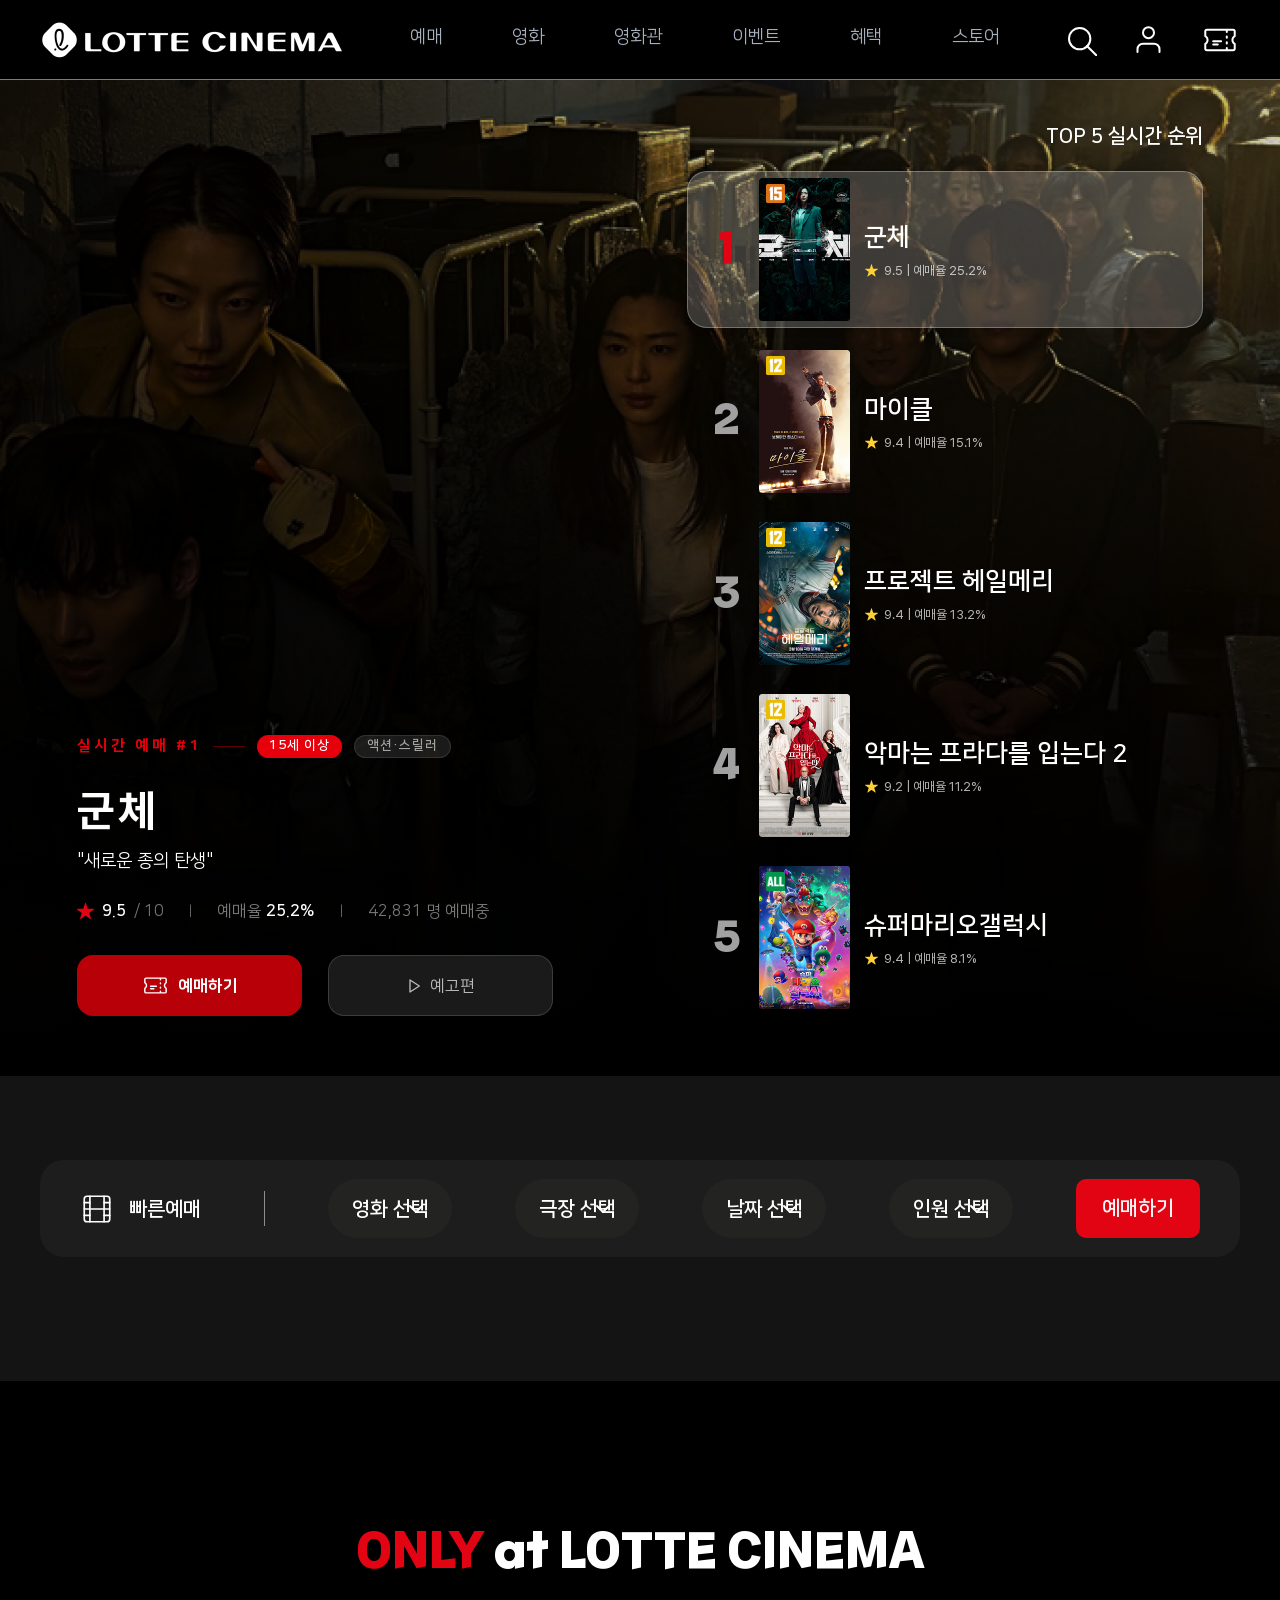
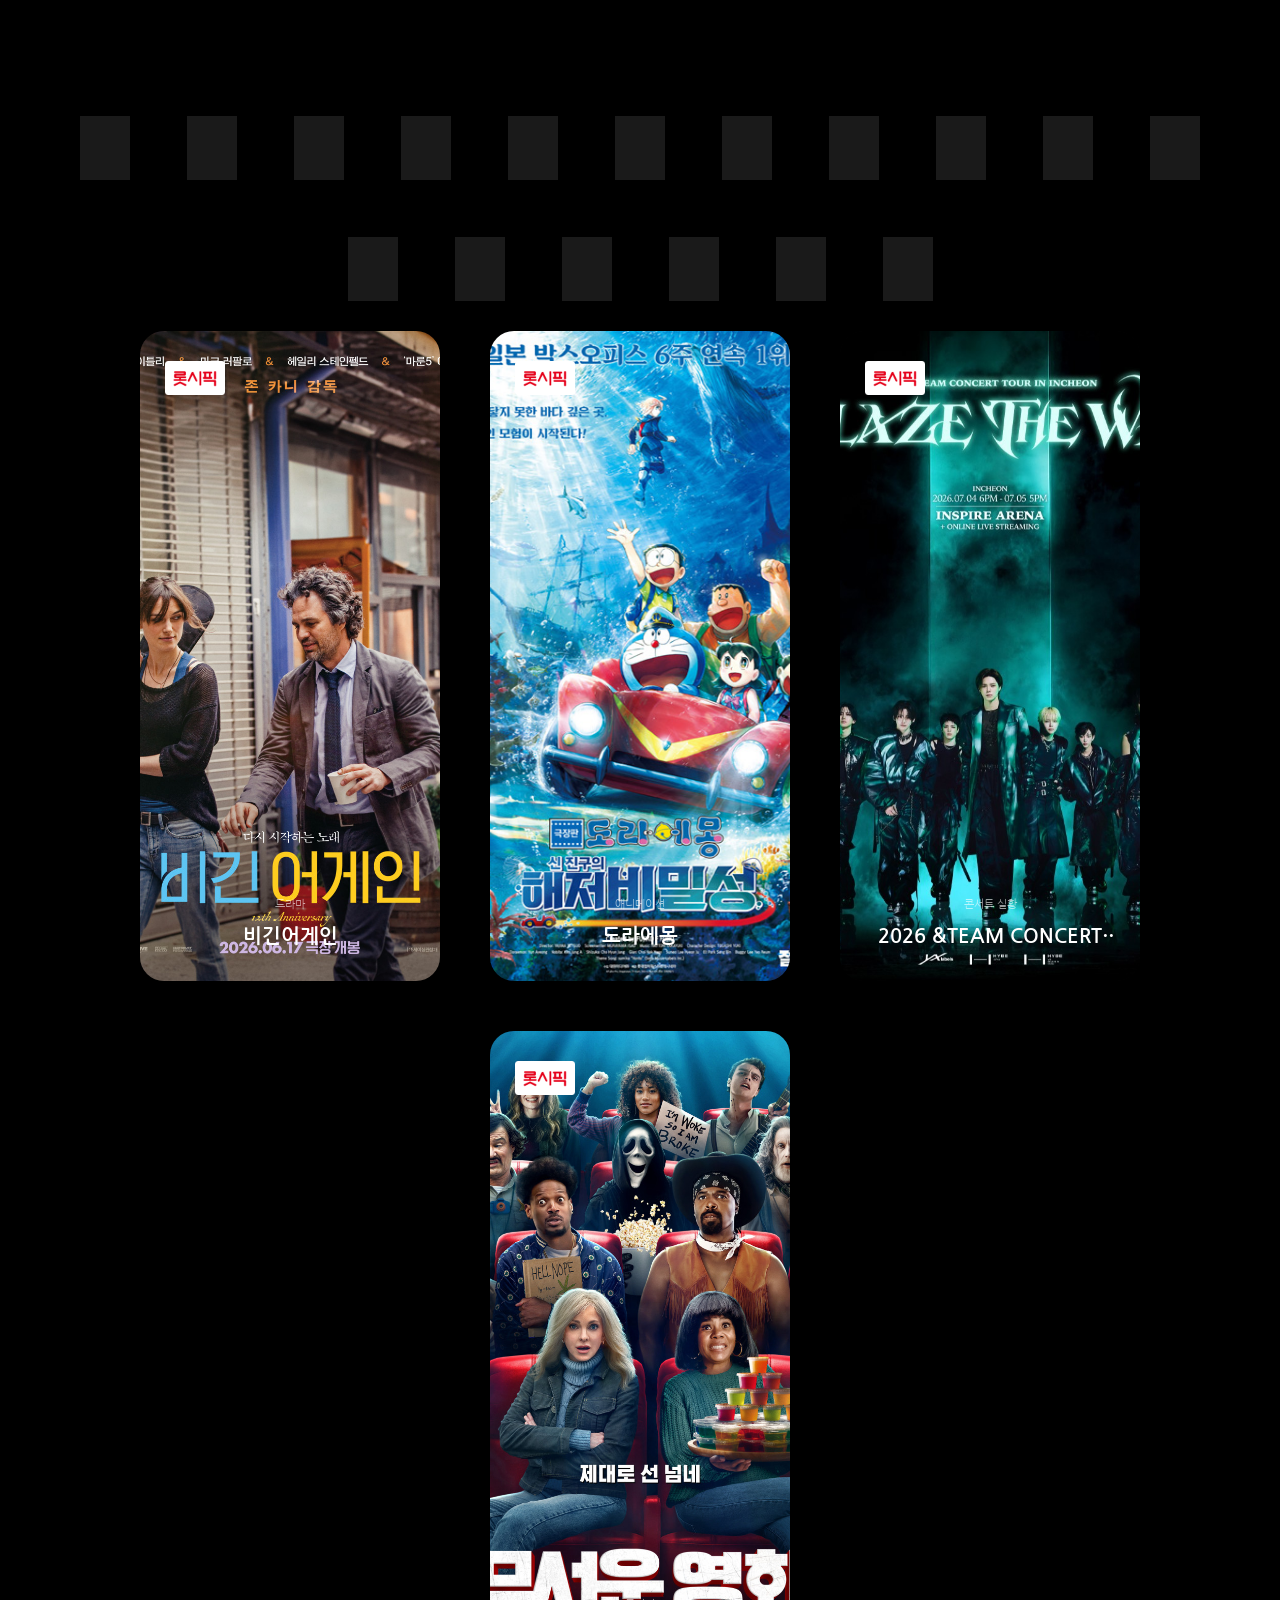
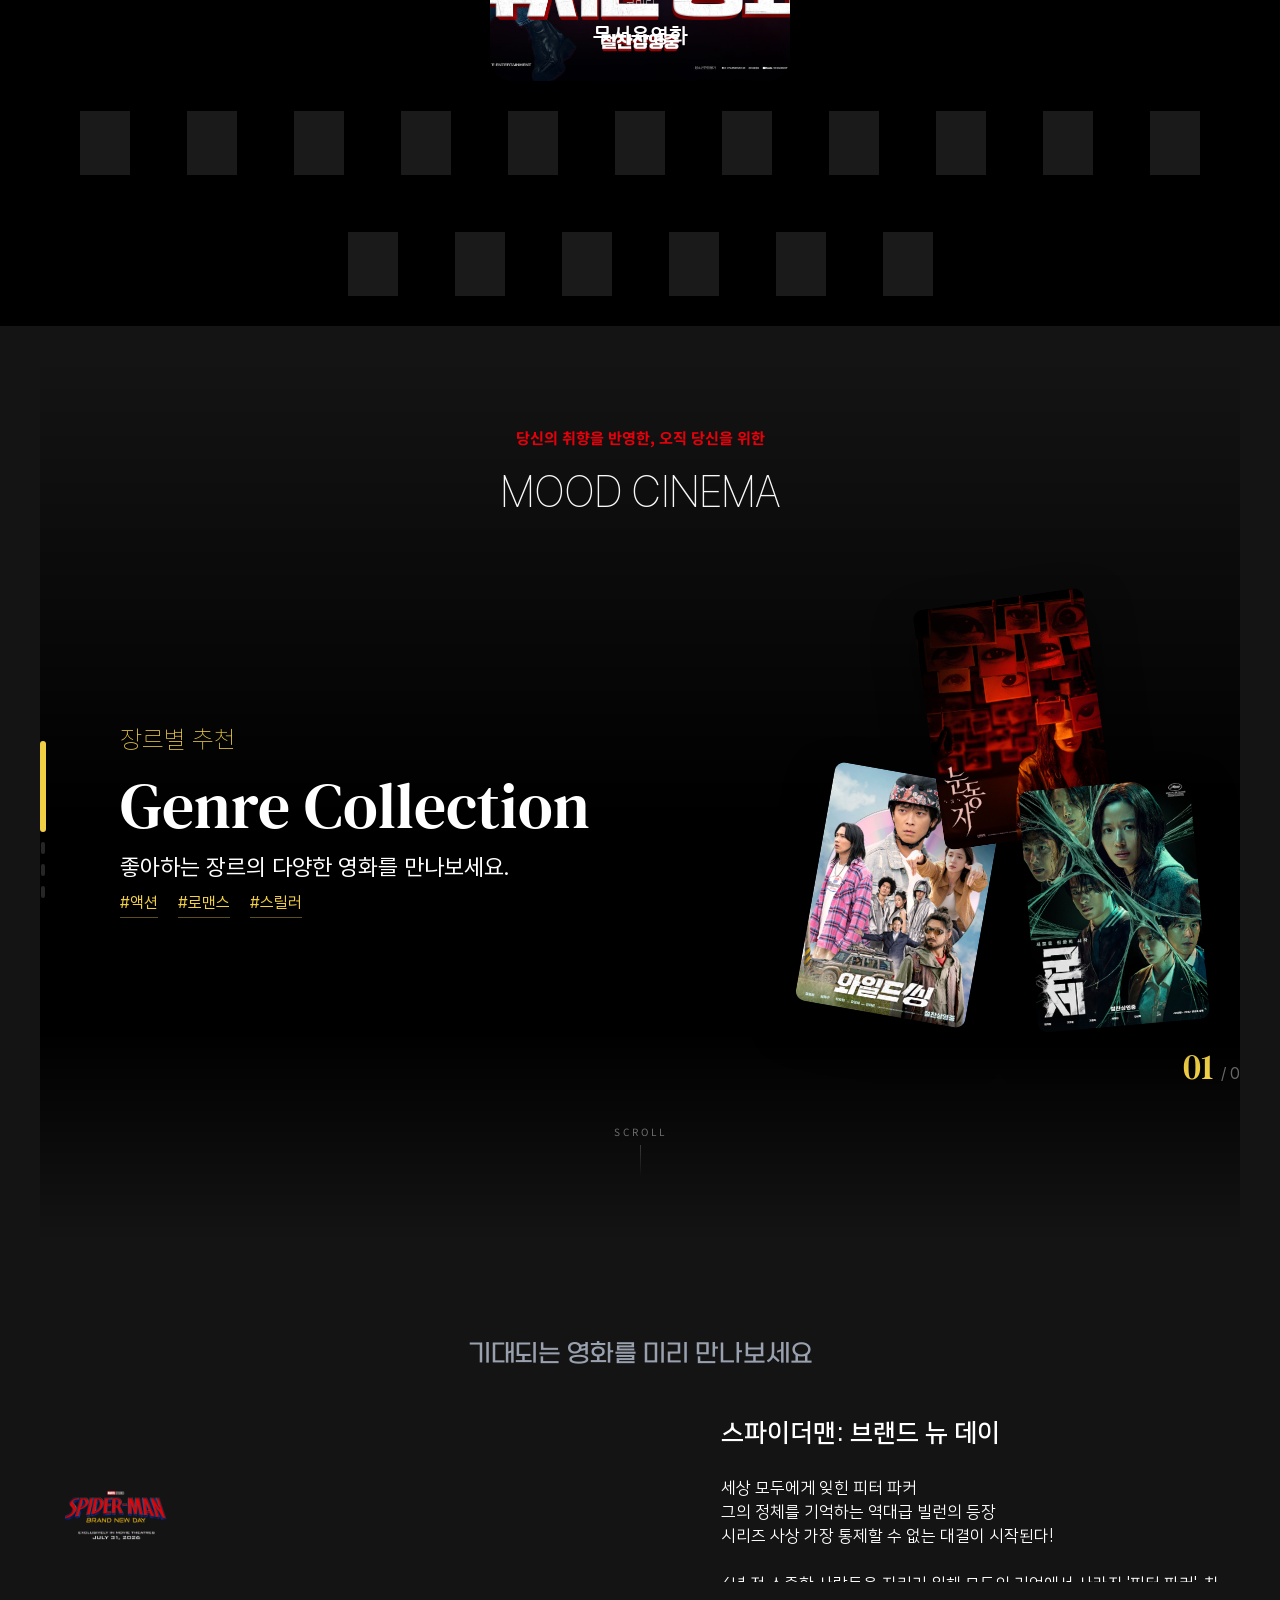
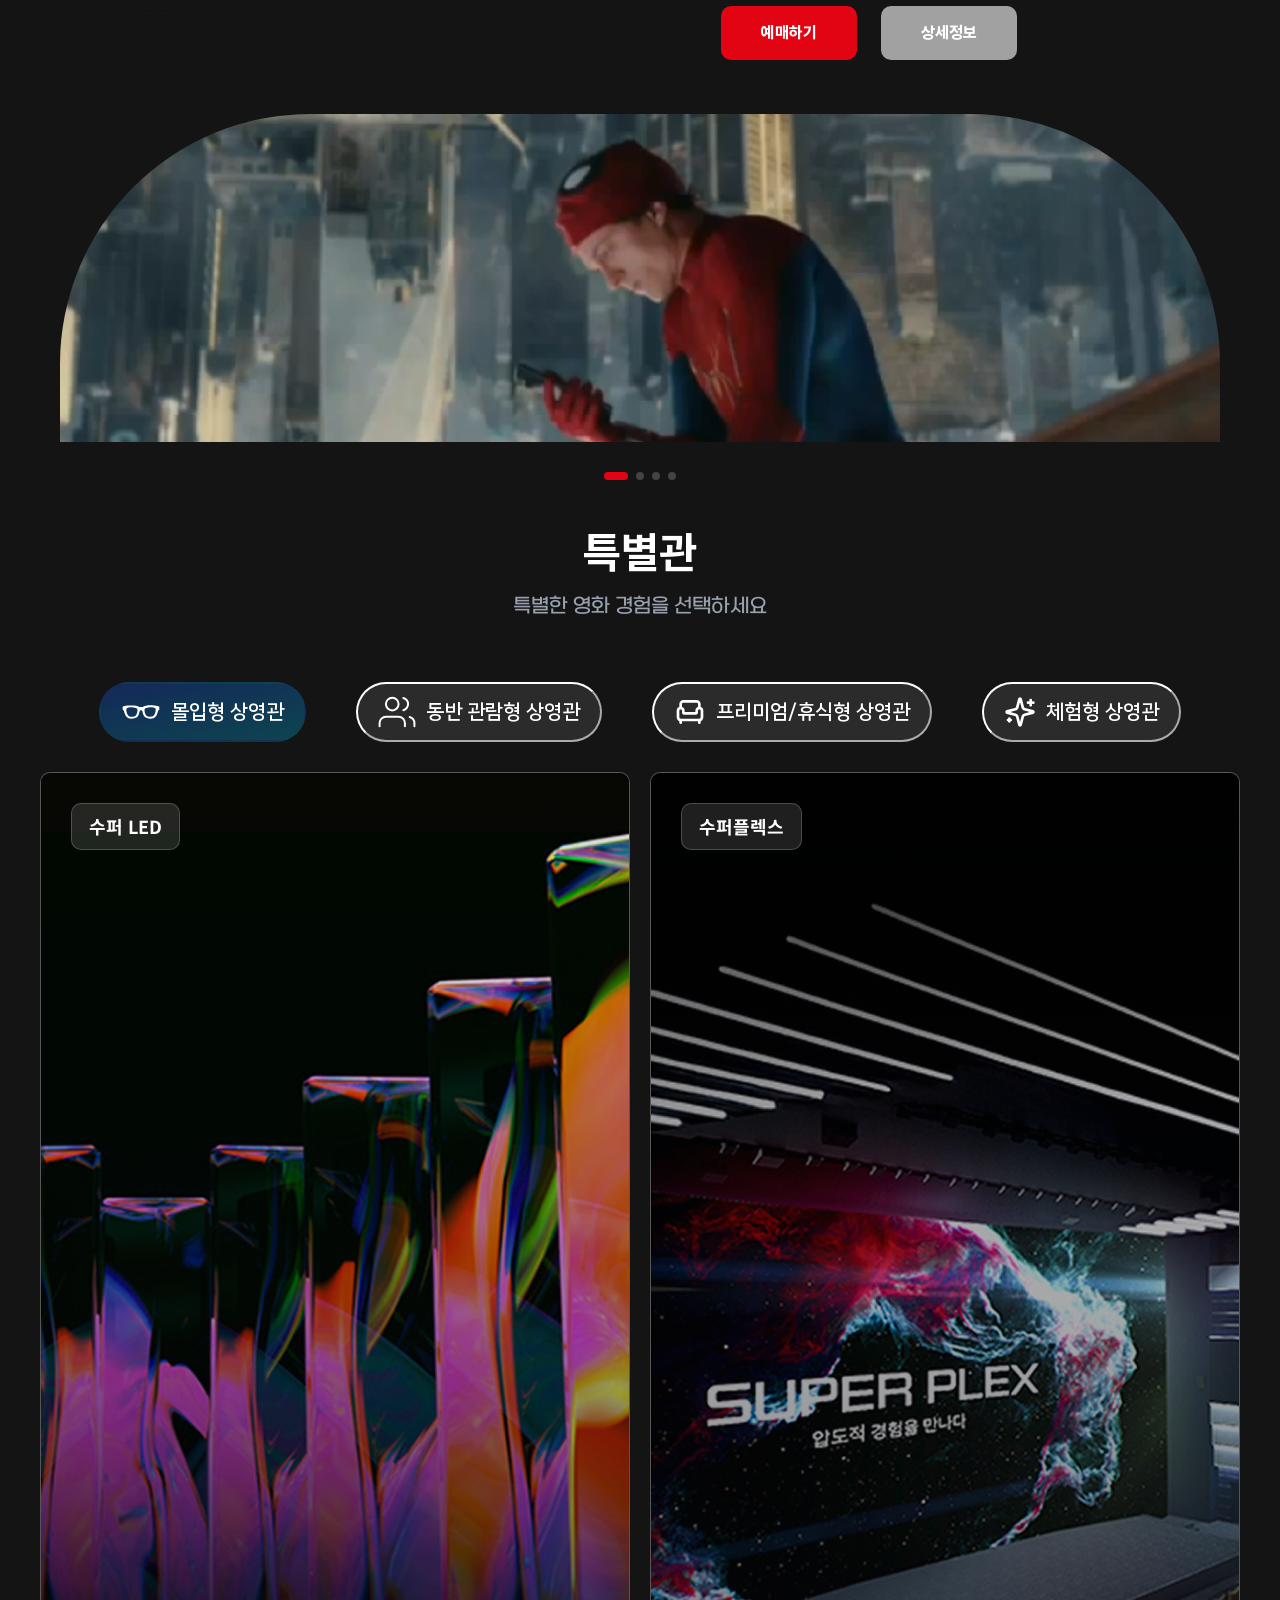
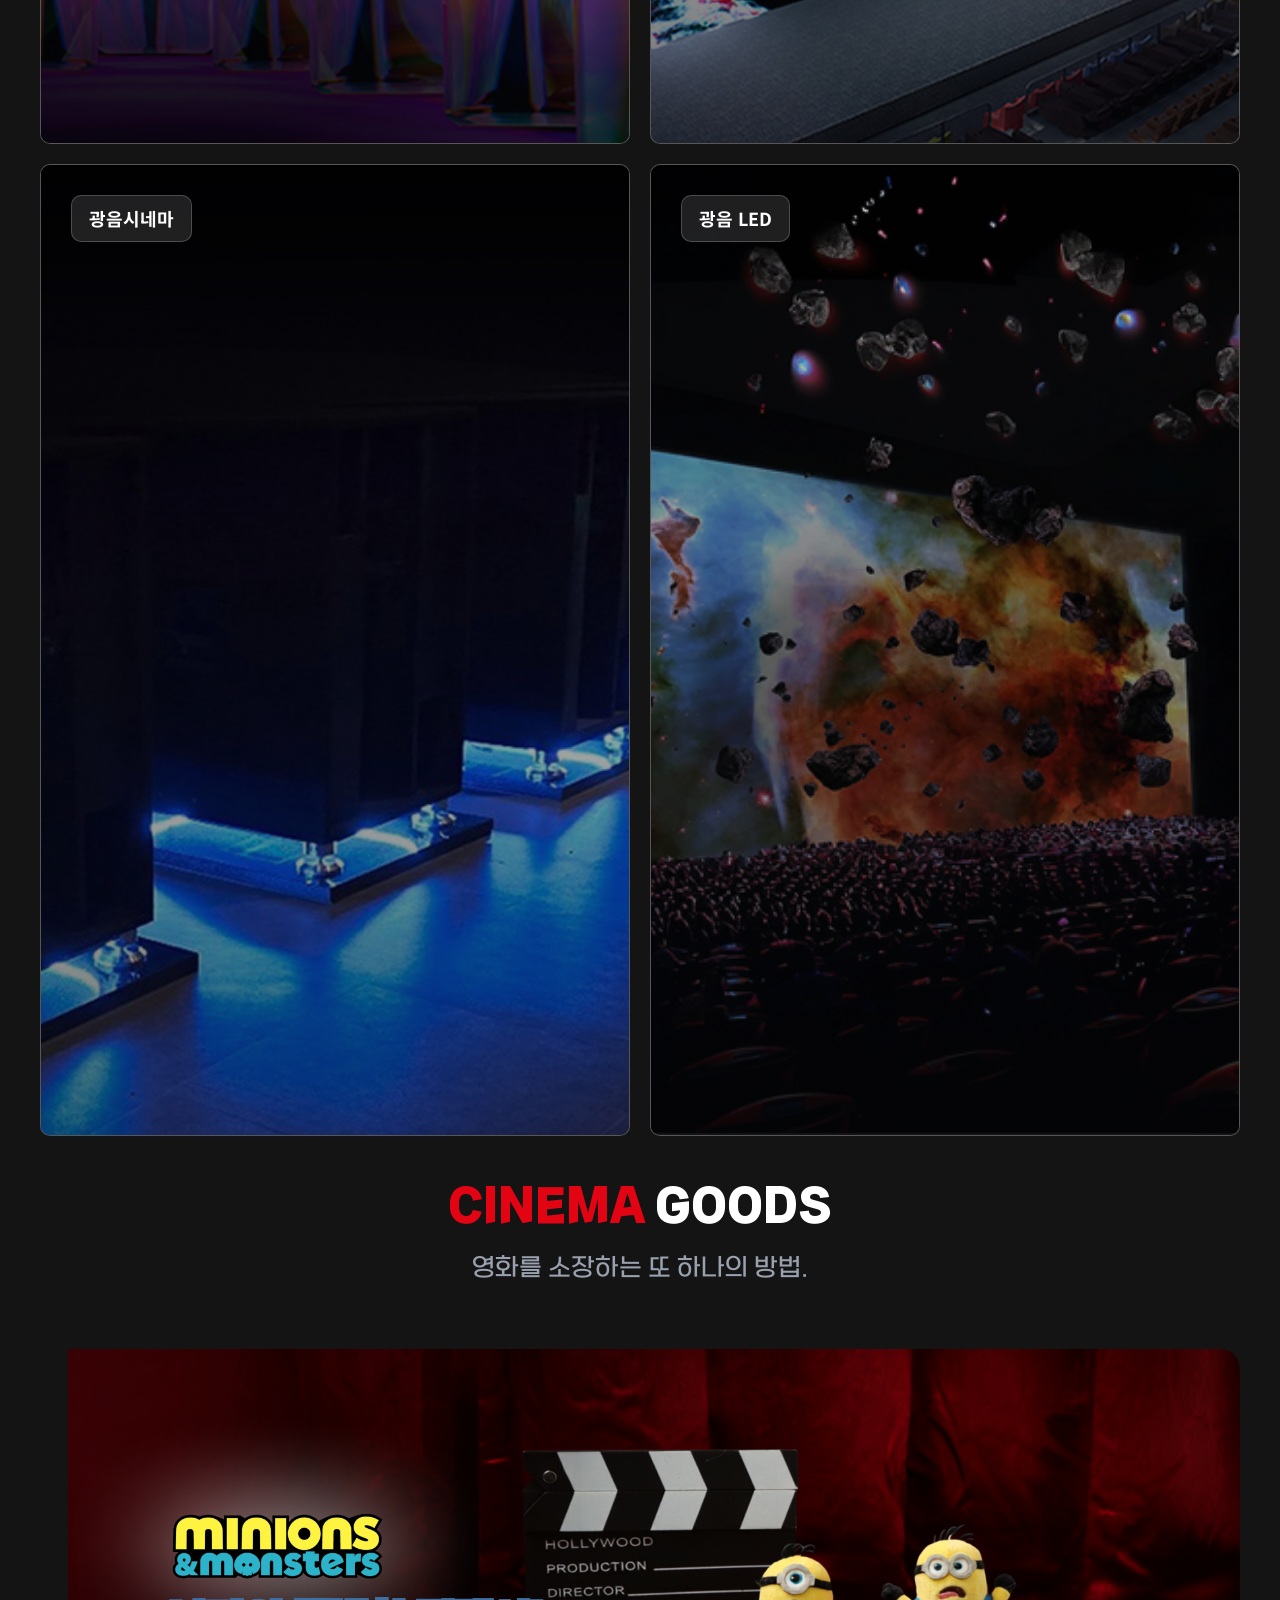
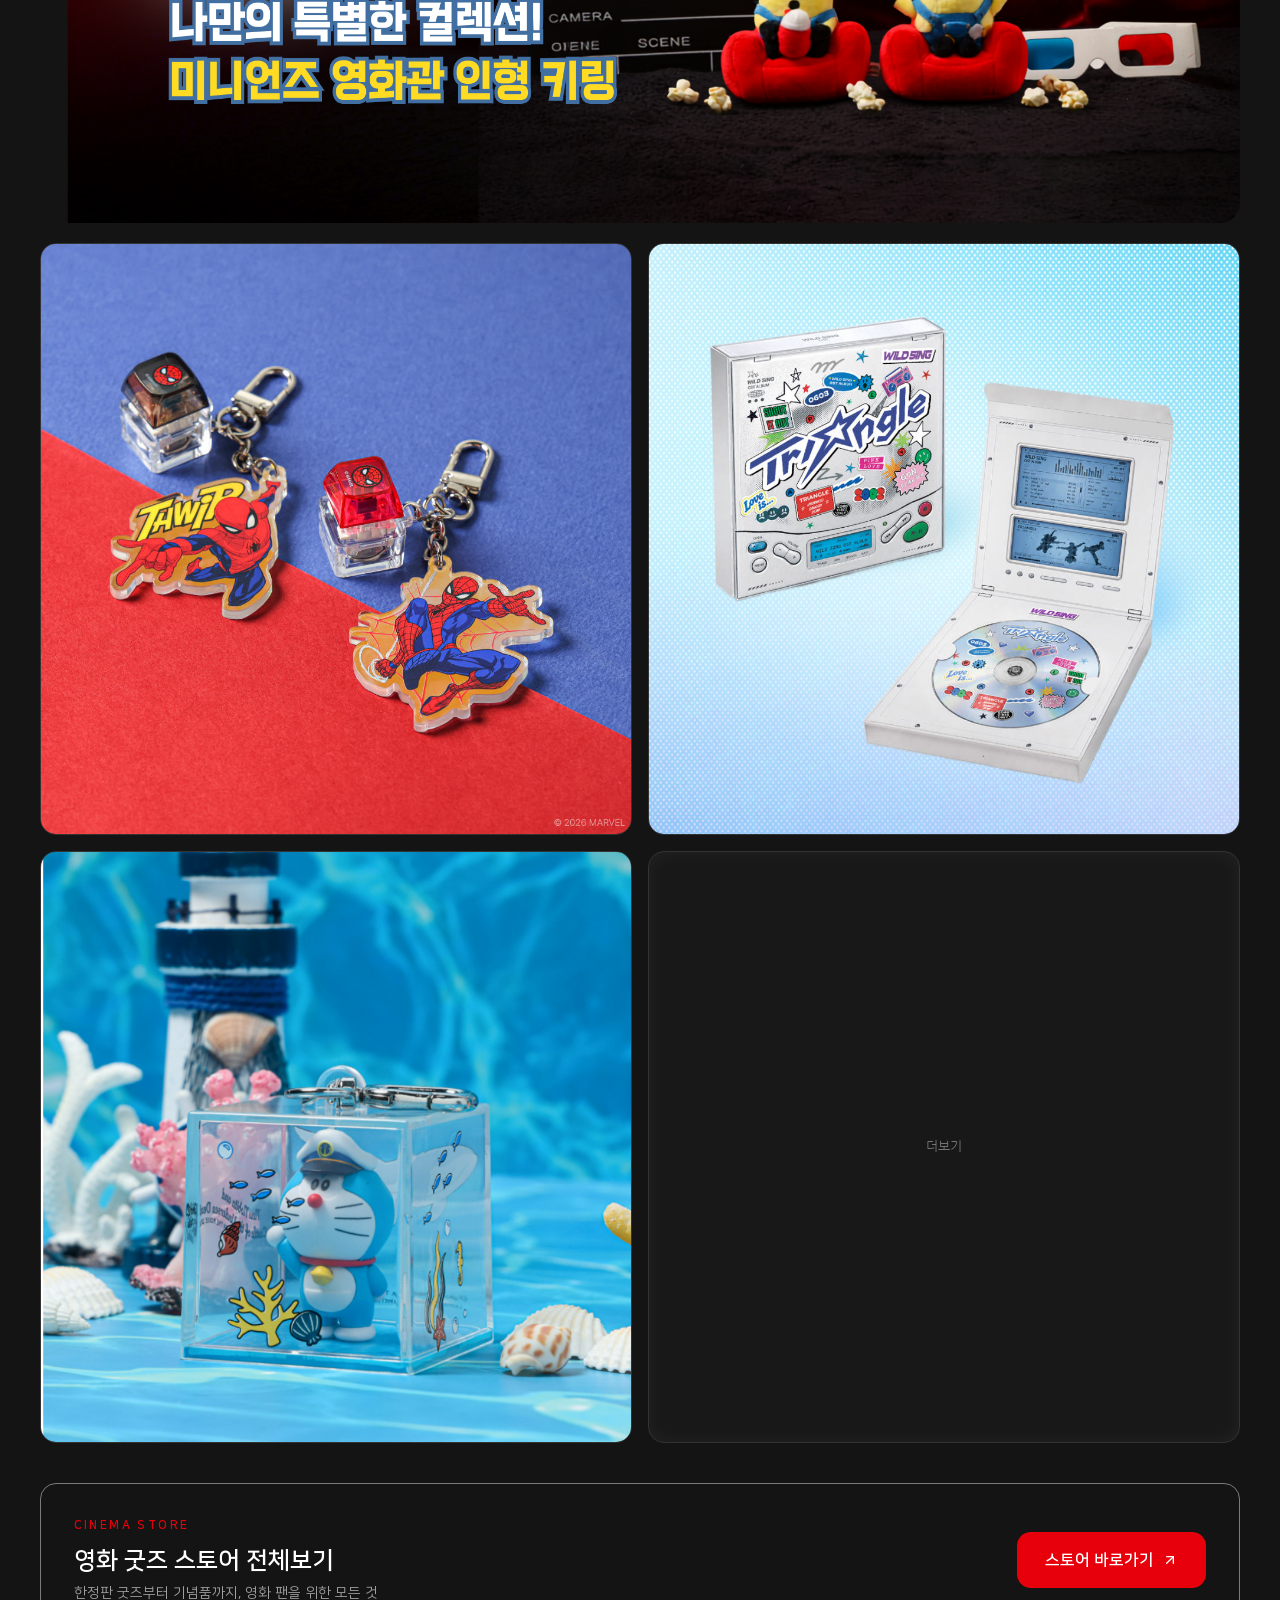
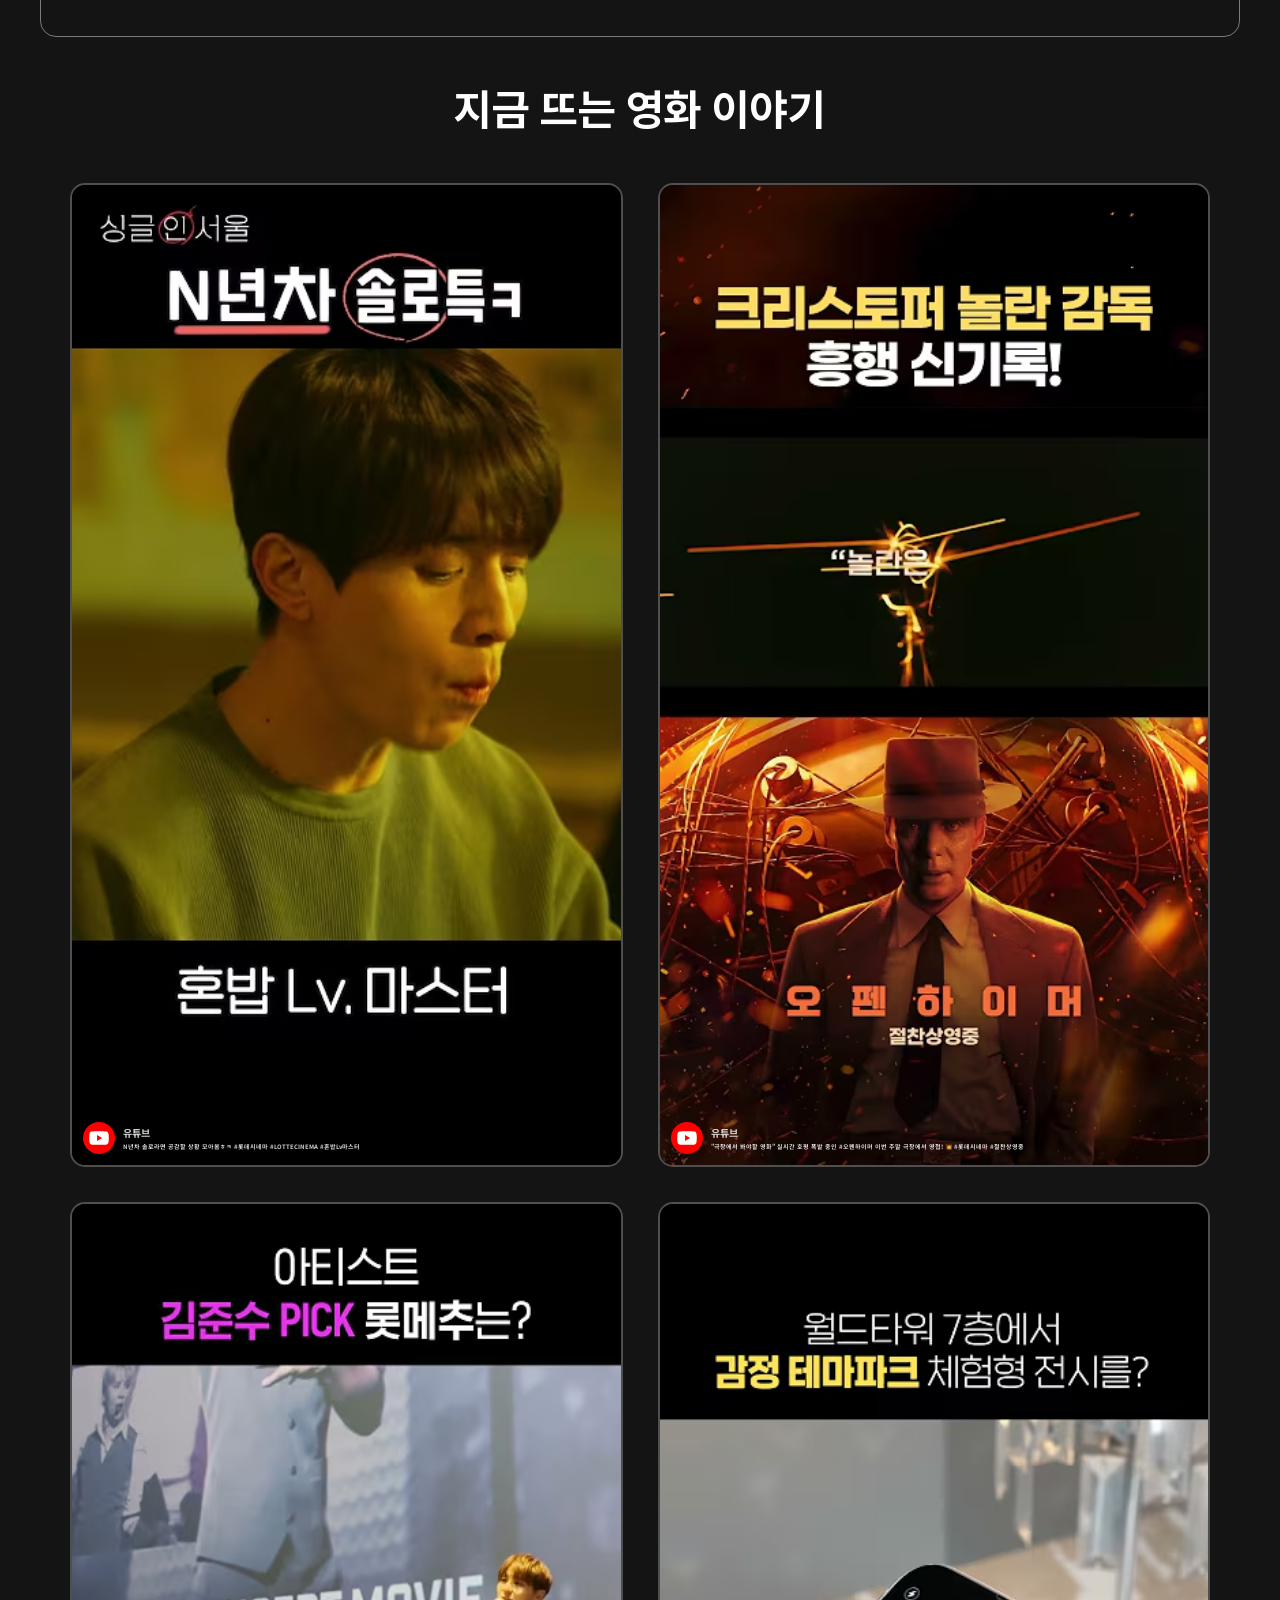
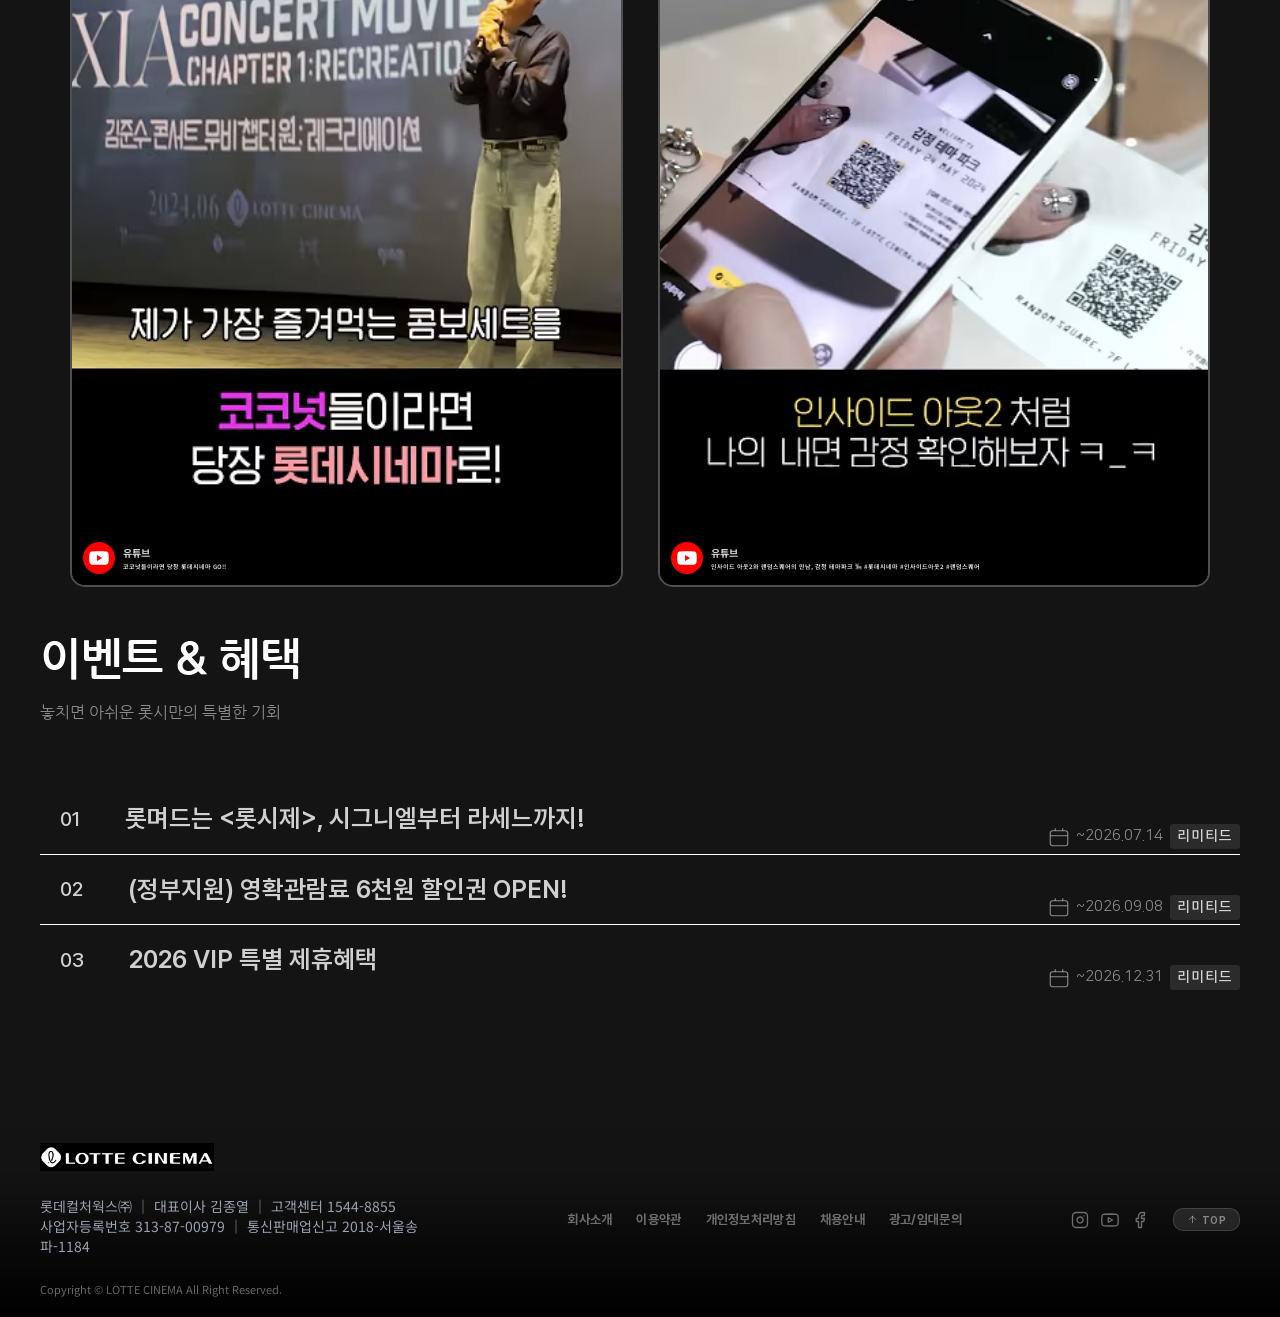
==== commit 64b64303: "add" ====
--- a/index.html
+++ b/index.html
@@ -72,7 +72,7 @@
                   <img src="assets/icons/icon_ticket.svg" alt="" width="29" height="29" />
                   예매하기
                 </a>
-                <a class="button_trailer" href="#promo_section">
+                <a class="button_trailer" href="#">
                   <img src="assets/icons/icon_play.svg" alt="" width="16" height="16" />
                   예고편
                 </a>
@@ -477,24 +477,24 @@
           <p class="special_subtitle">특별한 영화 경험을 선택하세요</p>
         </div>
         <div class="special_tabs">
-          <button class="tab_button is_active" type="button">
+          <button class="tab_button is_active" type="button" data-tab="immersive">
             <img src="assets/icons/icon_special_immersive.svg" alt="" width="40" height="40" />
             몰입형 상영관
           </button>
-          <button class="tab_button" type="button">
+          <button class="tab_button" type="button" data-tab="companion">
             <img src="assets/icons/icon_special_companion.svg" alt="" width="38" height="38" />
             동반 관람형 상영관
           </button>
-          <button class="tab_button" type="button">
+          <button class="tab_button" type="button" data-tab="premium">
             <img src="assets/icons/icon_special_premium.svg" alt="" width="32" height="32" />
             프리미엄/휴식형 상영관
           </button>
-          <button class="tab_button" type="button">
+          <button class="tab_button" type="button" data-tab="experience">
             <img src="assets/icons/icon_special_experience.svg" alt="" width="32" height="32" />
             체험형 상영관
           </button>
         </div>
-        <div class="special_cards">
+        <div class="special_cards is_active" data-tab-panel="immersive">
           <article class="special_card">
             <img src="assets/images/special/card_superled.jpg" alt="수퍼 LED 상영관" />
             <span class="special_badge">수퍼 LED</span>
@@ -510,6 +510,36 @@
           <article class="special_card">
             <img src="assets/images/special/card_gwangeumled.jpg" alt="광음 LED 상영관" />
             <span class="special_badge">광음 LED</span>
+          </article>
+        </div>
+        <div class="special_cards special_cards--pair" data-tab-panel="companion">
+          <article class="special_card">
+            <img src="assets/images/special/card_cinefamily.png" alt="씨네패밀리 상영관" />
+            <span class="special_badge">씨네패밀리</span>
+          </article>
+          <article class="special_card">
+            <img src="assets/images/special/card_cinecouple.png" alt="씨네커플 상영관" />
+            <span class="special_badge">씨네커플</span>
+          </article>
+        </div>
+        <div class="special_cards special_cards--pair" data-tab-panel="premium">
+          <article class="special_card">
+            <img src="assets/images/special/card_charlotte.png" alt="샤롯데 상영관" />
+            <span class="special_badge">샤롯데</span>
+          </article>
+          <article class="special_card">
+            <img src="assets/images/special/card_recliner.png" alt="리클라이너 상영관" />
+            <span class="special_badge">리클라이너</span>
+          </article>
+        </div>
+        <div class="special_cards special_cards--pair" data-tab-panel="experience">
+          <article class="special_card">
+            <img src="assets/images/special/card_supermx4d.jpeg" alt="수퍼 MX4D 상영관" />
+            <span class="special_badge">수퍼 MX4D</span>
+          </article>
+          <article class="special_card">
+            <img src="assets/images/special/card_super4d.png" alt="수퍼 4D 상영관" />
+            <span class="special_badge">수퍼 4D</span>
           </article>
         </div>
       </section>
@@ -660,8 +690,36 @@
           }
           group.querySelectorAll('.tab_button').forEach((item) => item.classList.remove('is_active'));
           button.classList.add('is_active');
+
+          const targetTab = button.dataset.tab;
+          const section = group.closest('.special_section');
+          if (section && targetTab) {
+            section.querySelectorAll('.special_cards').forEach((panel) => {
+              panel.classList.toggle('is_active', panel.dataset.tabPanel === targetTab);
+            });
+          }
         });
       });
+
+      const moodScroll = document.querySelector('.mood_scroll');
+      if (moodScroll) {
+        moodScroll.addEventListener(
+          'wheel',
+          (event) => {
+            if (Math.abs(event.deltaY) <= Math.abs(event.deltaX)) {
+              return;
+            }
+            const maxScrollLeft = moodScroll.scrollWidth - moodScroll.clientWidth;
+            const nextScrollLeft = Math.max(0, Math.min(maxScrollLeft, moodScroll.scrollLeft + event.deltaY));
+            if (nextScrollLeft === moodScroll.scrollLeft) {
+              return;
+            }
+            event.preventDefault();
+            moodScroll.scrollLeft = nextScrollLeft;
+          },
+          { passive: false }
+        );
+      }
 
       const rankItems = document.querySelectorAll('.rank_item');
       const heroEyebrow = document.getElementById('hero_eyebrow');
--- a/styles.css
+++ b/styles.css
@@ -299,7 +299,7 @@
   content: '';
   position: absolute;
   inset: 0;
-  background: linear-gradient(180deg, rgba(0,0,0,0.92) 0%, rgba(0,0,0,0.85) 89%, rgba(26,26,26,0.1) 100%),
+  background: linear-gradient(180deg, rgba(0,0,0,0) 0%, rgba(0,0,0,0.15) 45%, rgba(0,0,0,0.55) 70%, rgba(0,0,0,0.85) 100%),
     linear-gradient(90deg, rgba(0,0,0,0.55) 0%, rgba(0,0,0,0.1) 45%, rgba(0,0,0,0) 70%);
   pointer-events: none;
 }
@@ -403,6 +403,7 @@
   font-size: clamp(2.6rem, 3.4vw, 65px);
   letter-spacing: 3px;
   color: var(--color-main-white);
+  white-space: nowrap;
 }
 
 .hero_subtitle {
@@ -1178,6 +1179,15 @@
   display: grid;
   grid-template-columns: repeat(4, minmax(0, 1fr));
   gap: 20px;
+}
+
+.special_cards:not(.is_active) {
+  display: none;
+}
+
+.special_cards--pair {
+  grid-template-columns: repeat(2, minmax(0, 340px));
+  justify-content: center;
 }
 
 .special_card {
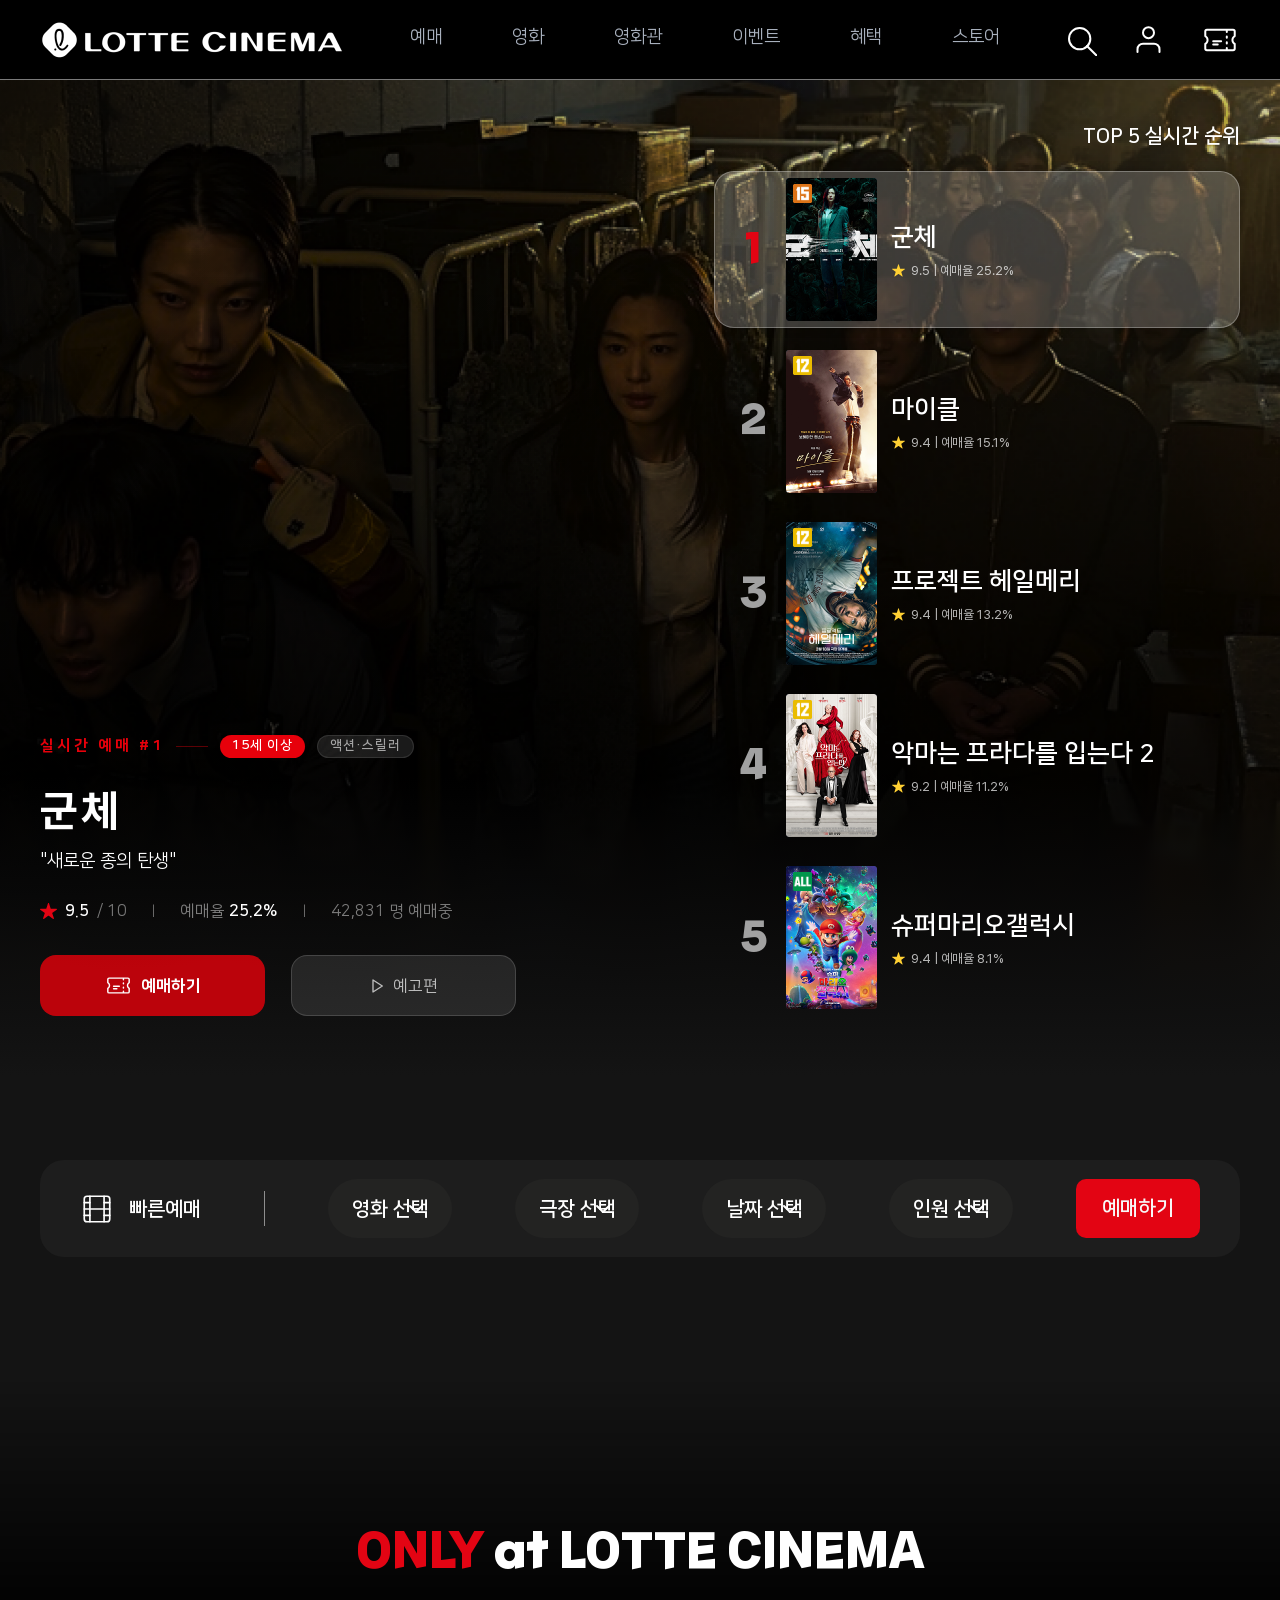
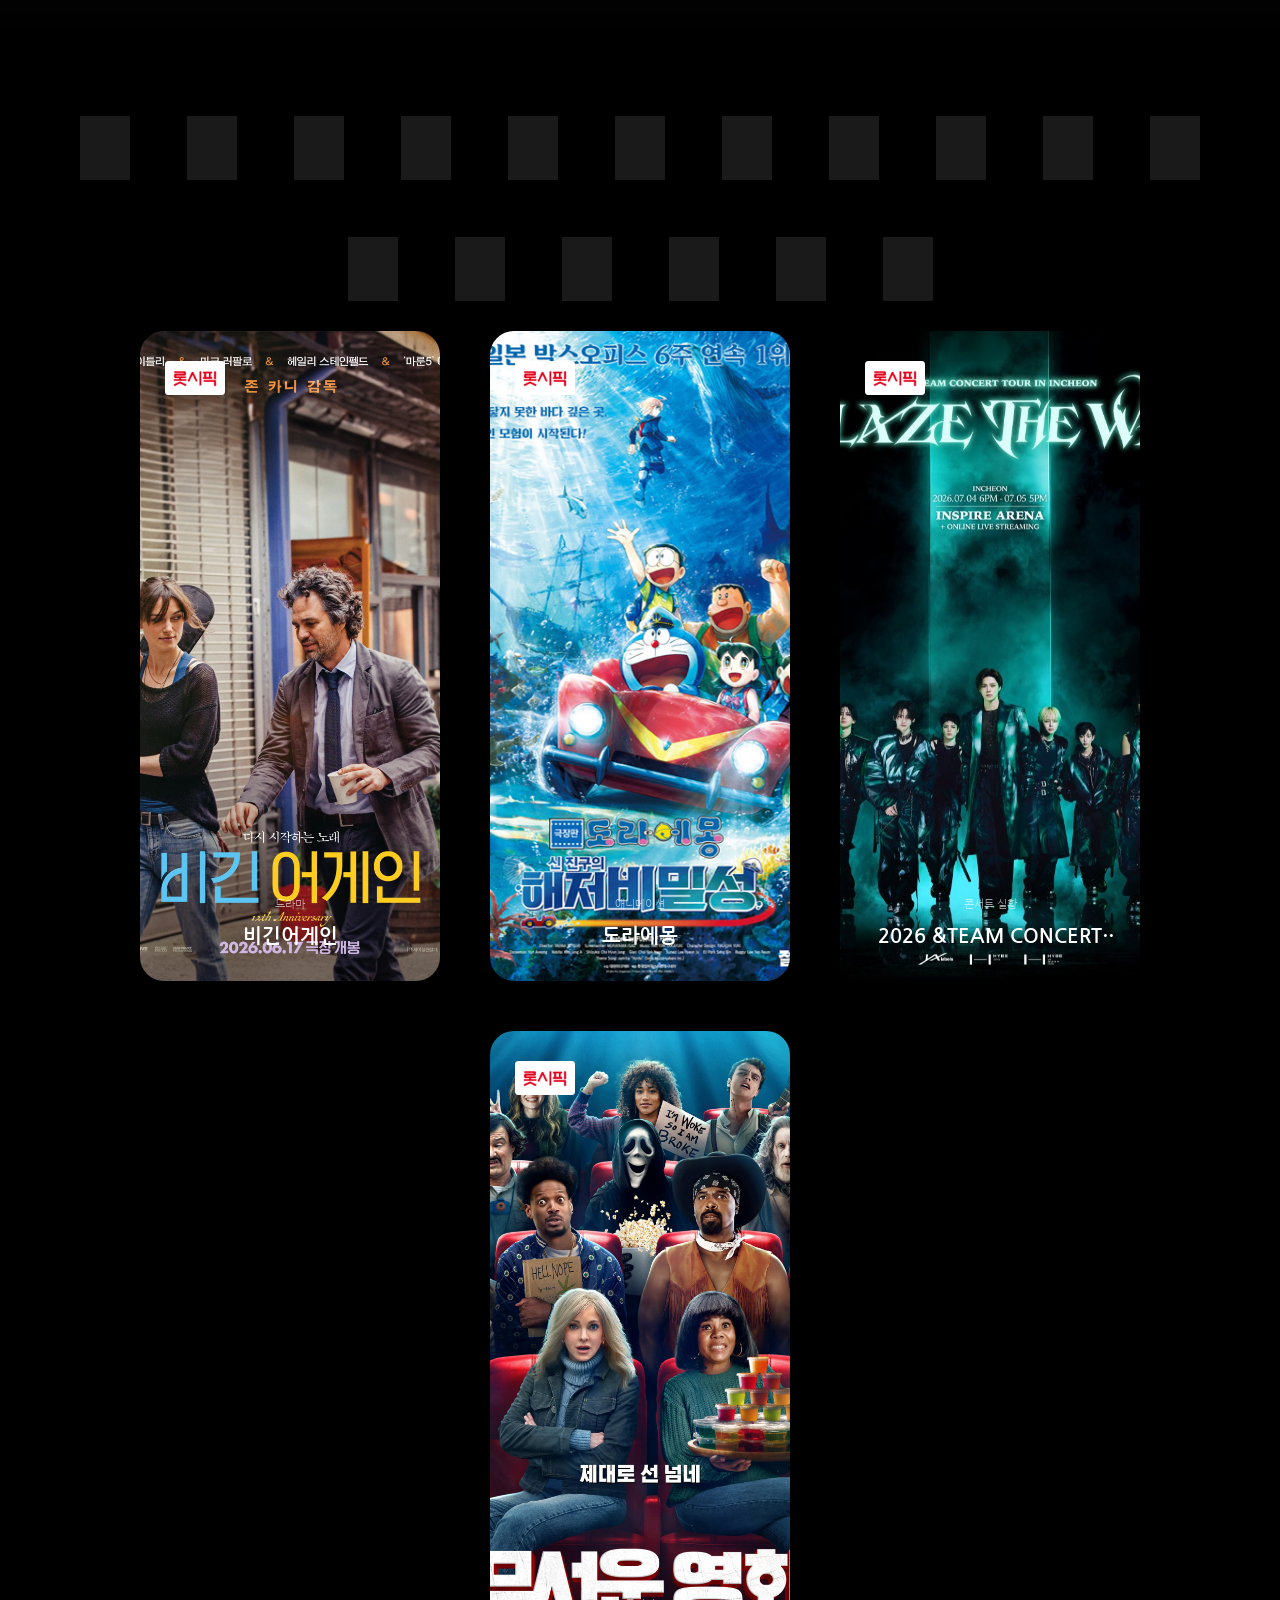
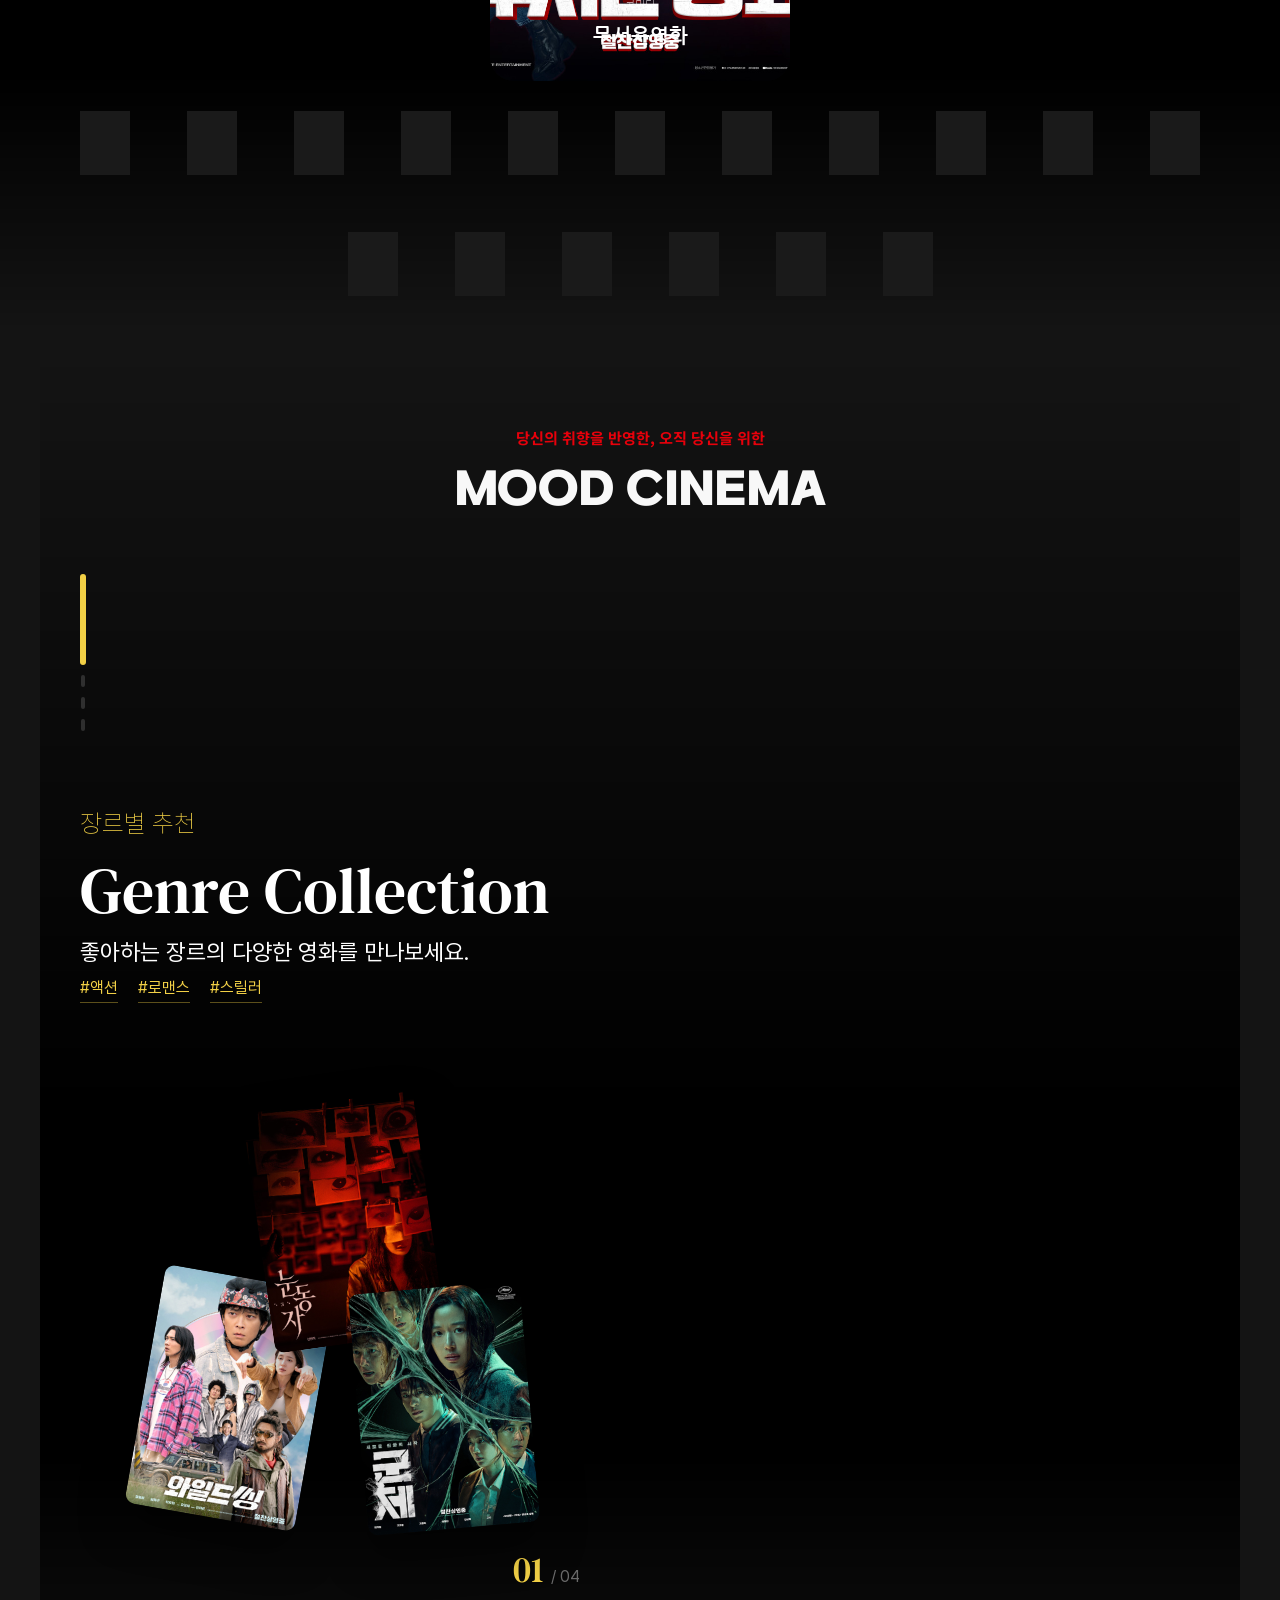
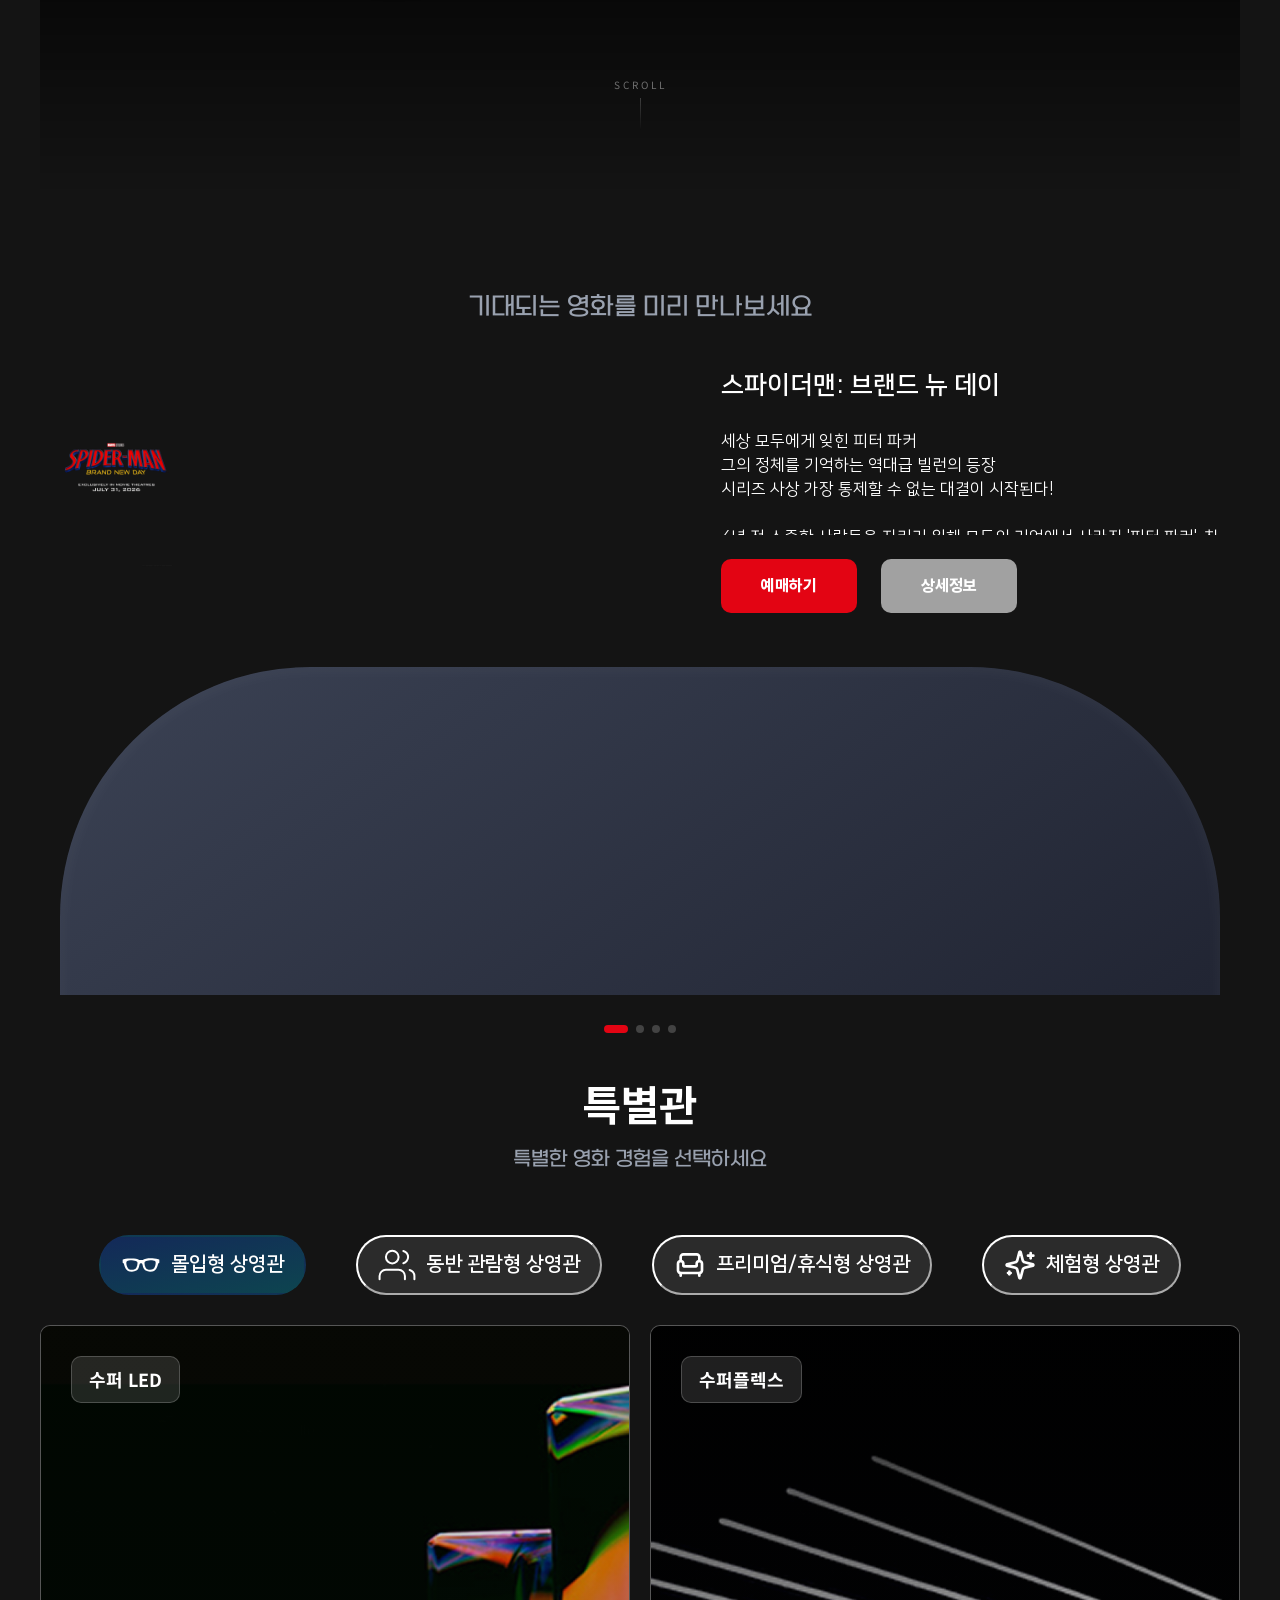
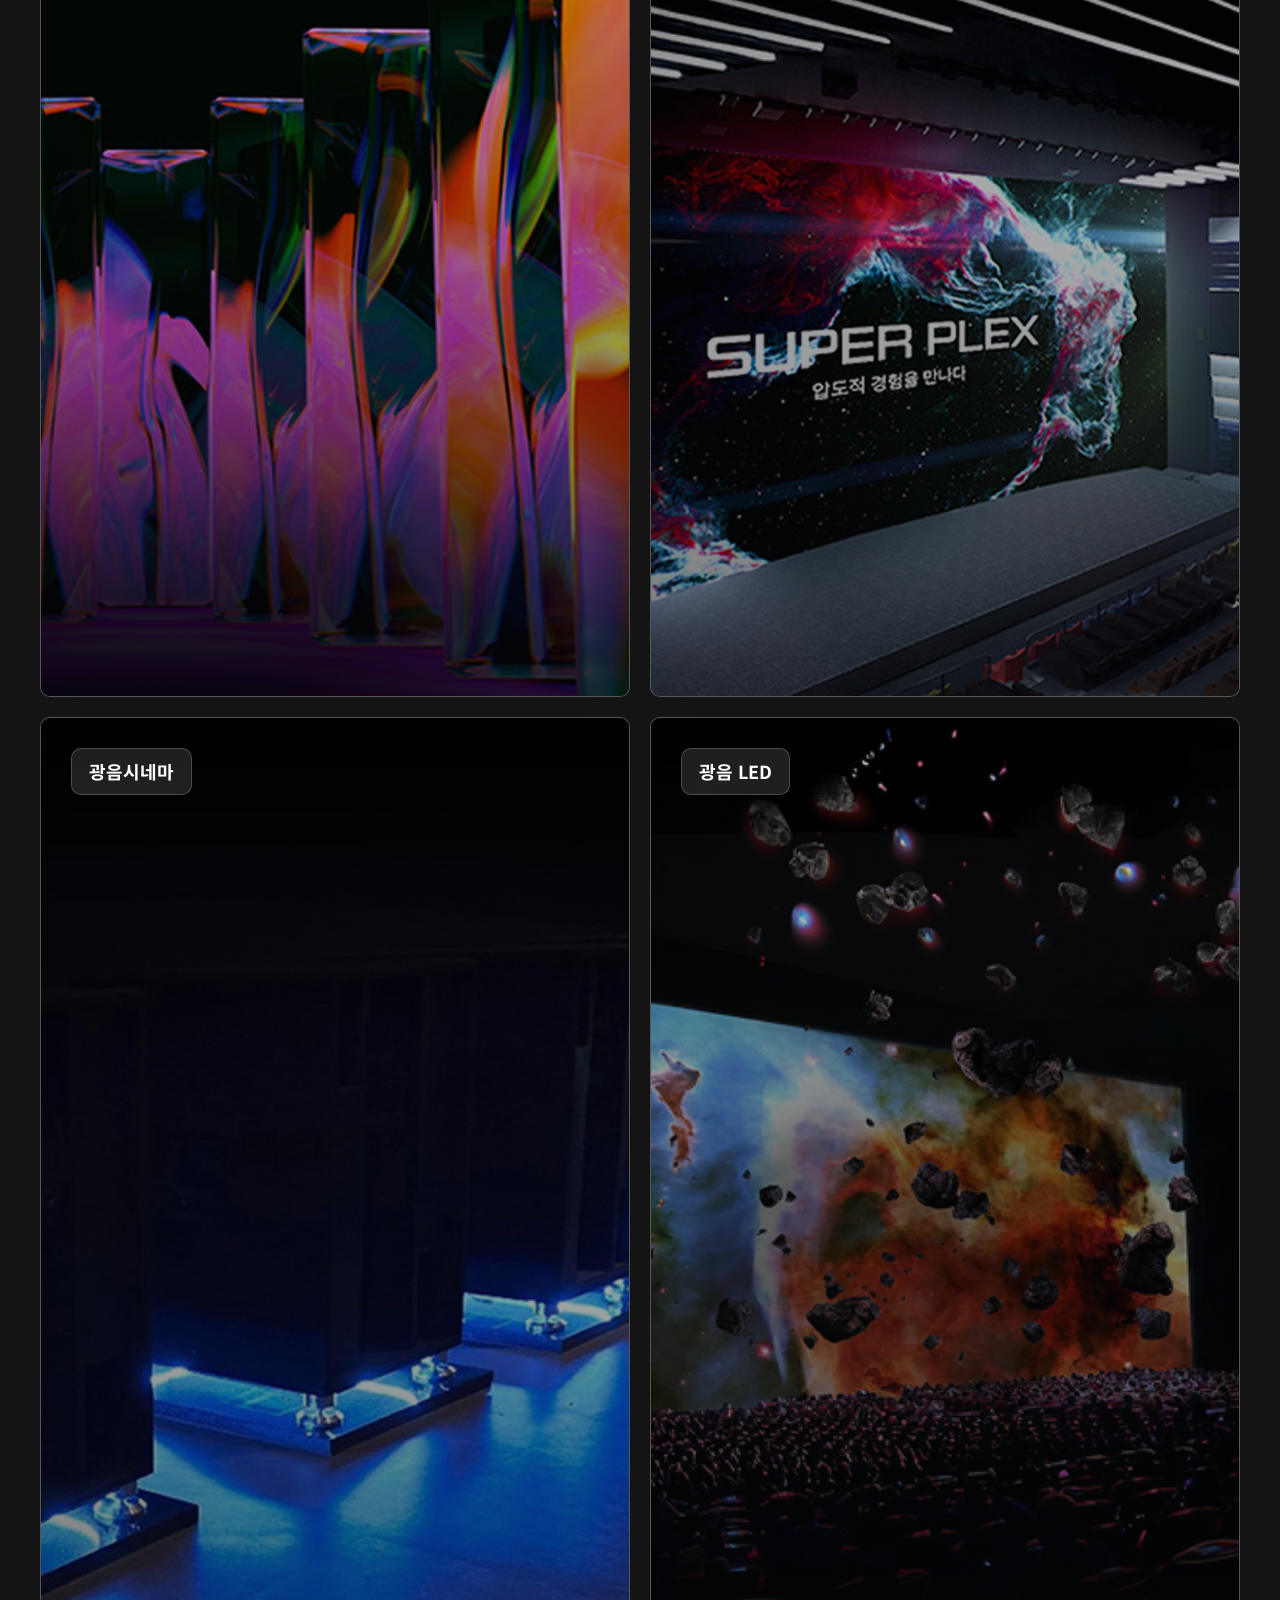
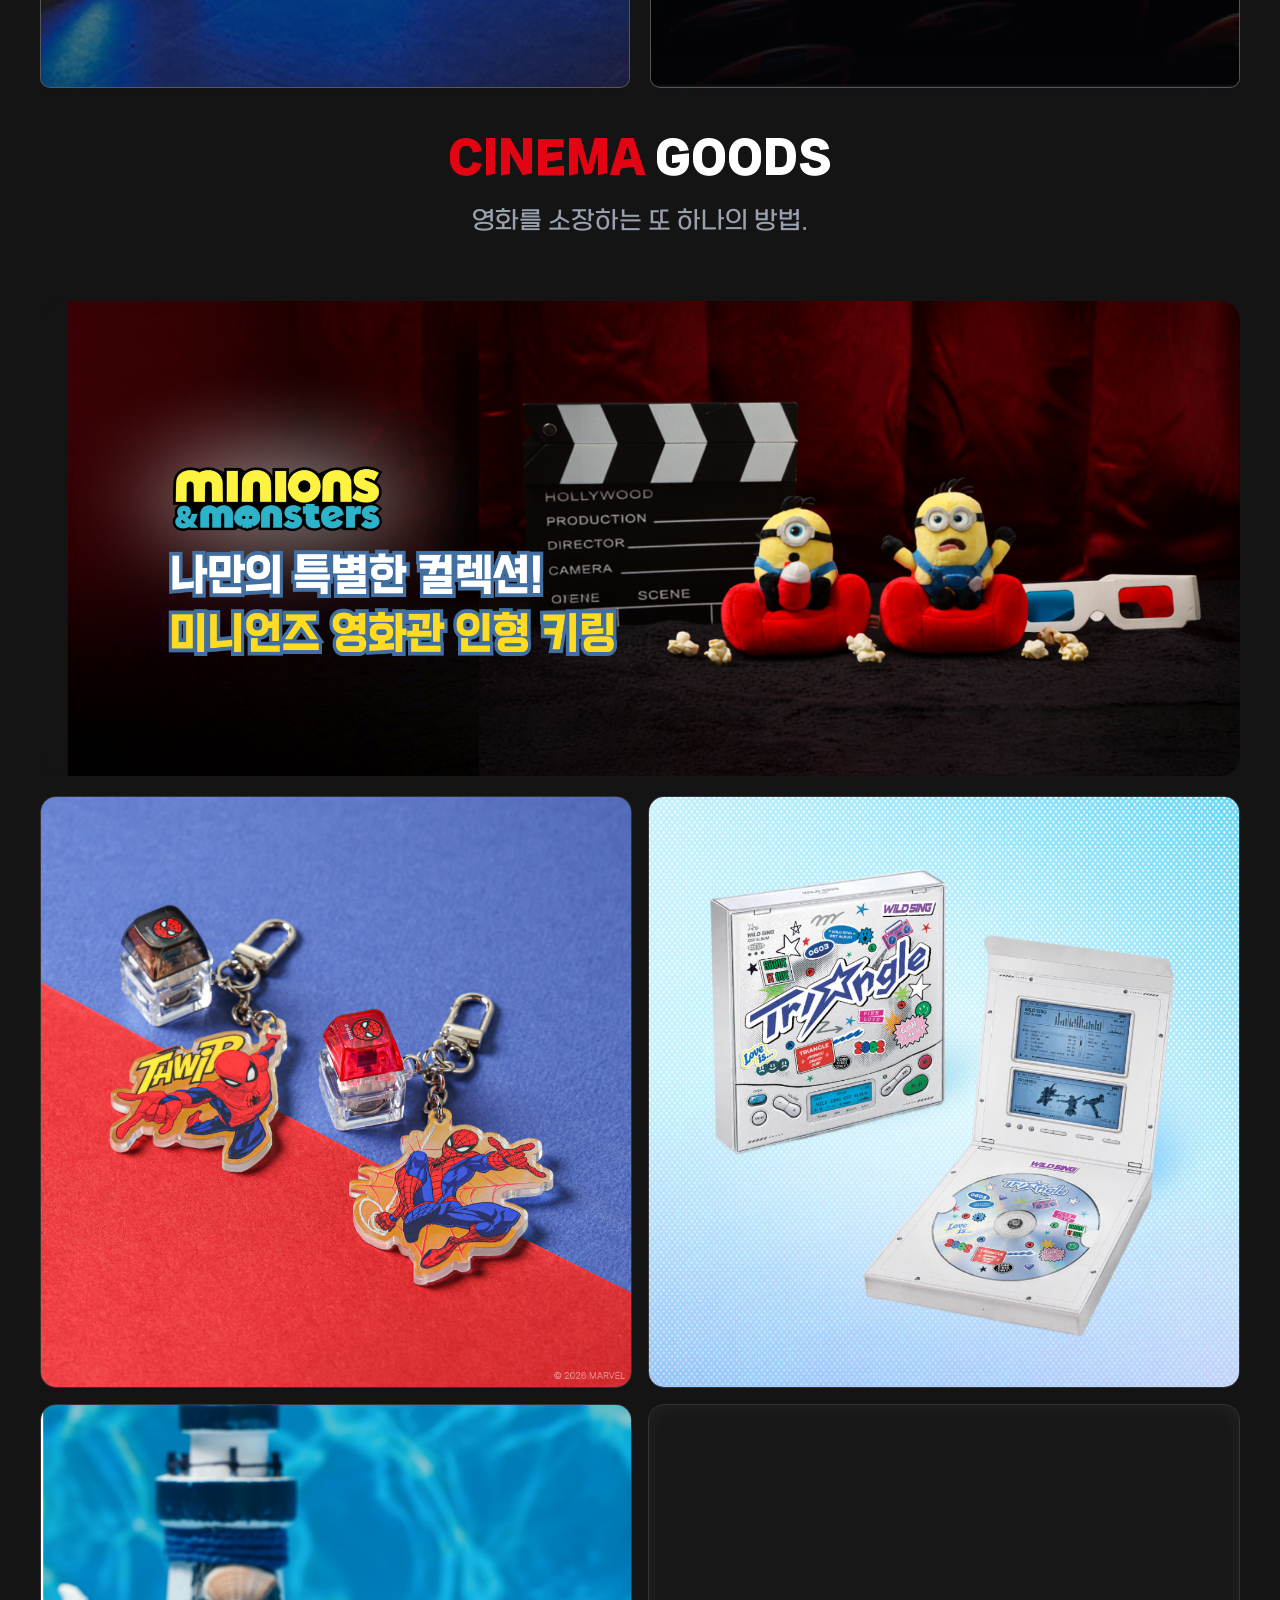
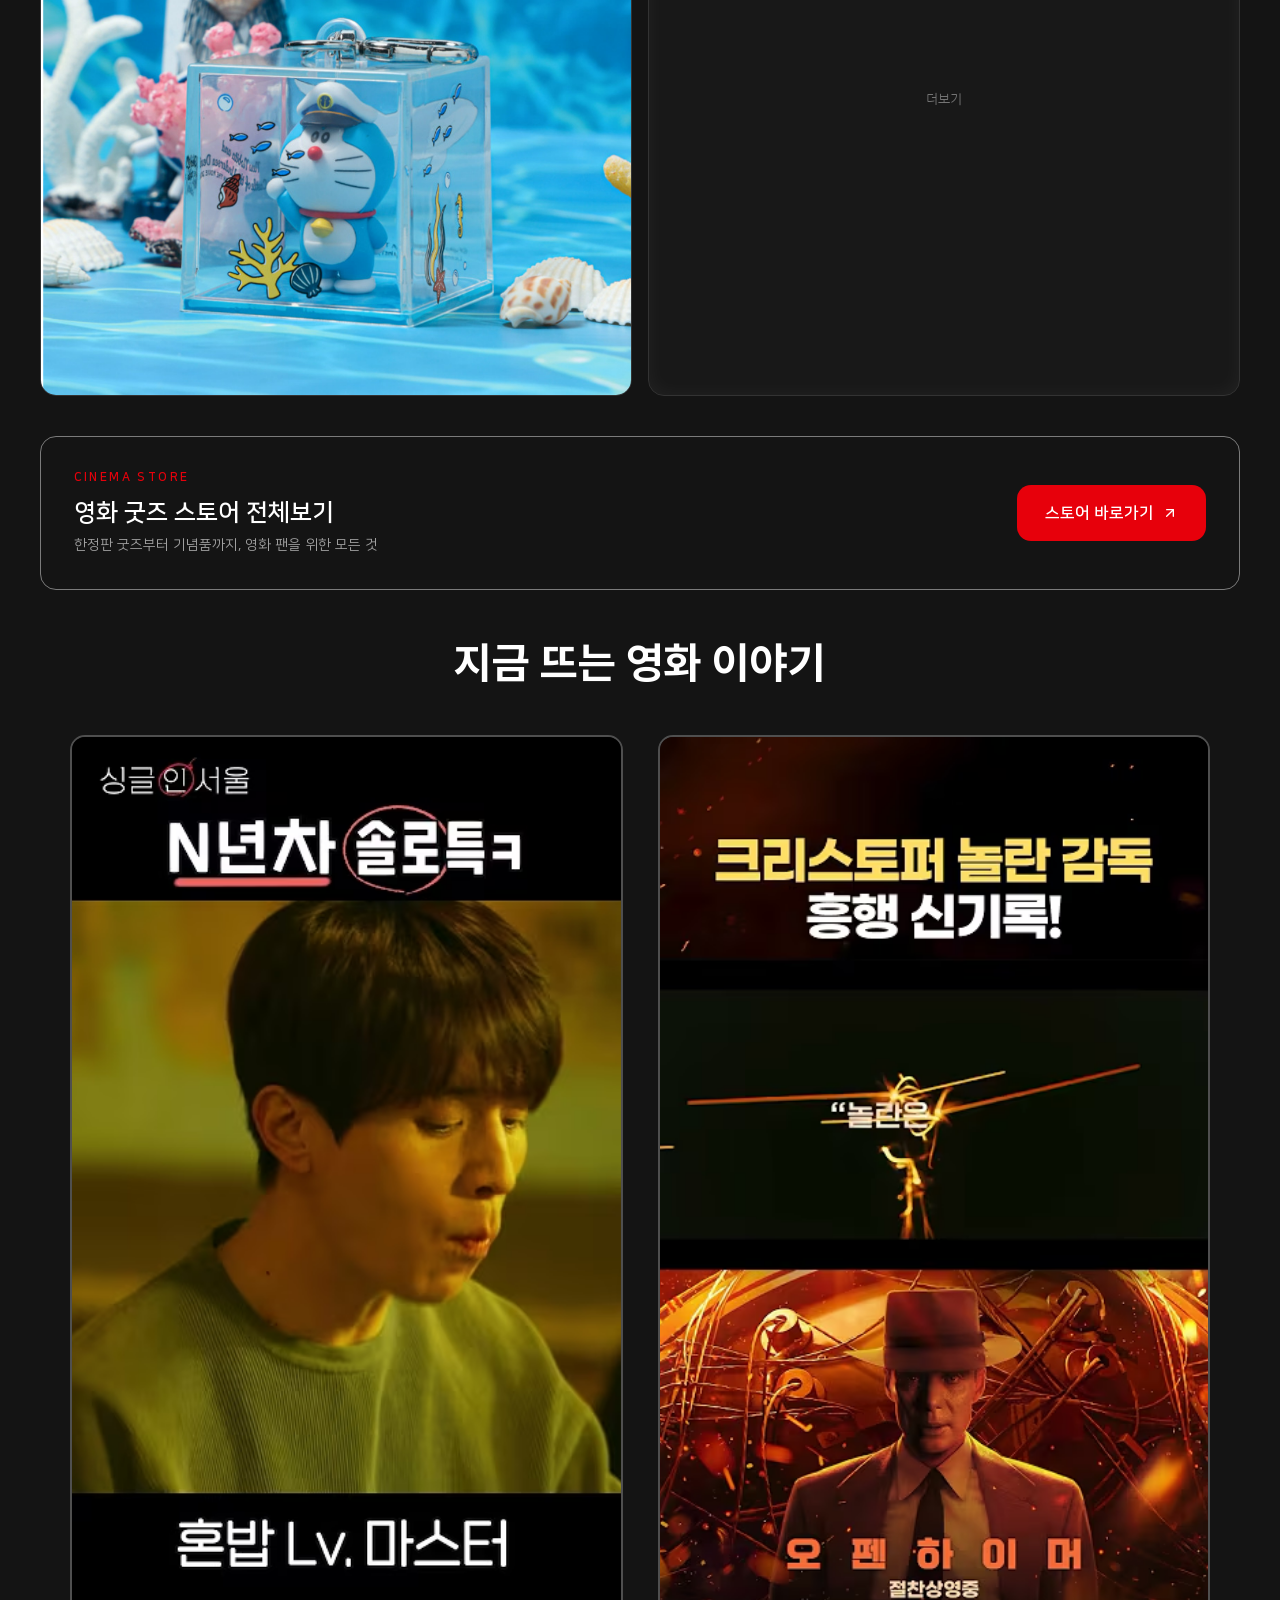
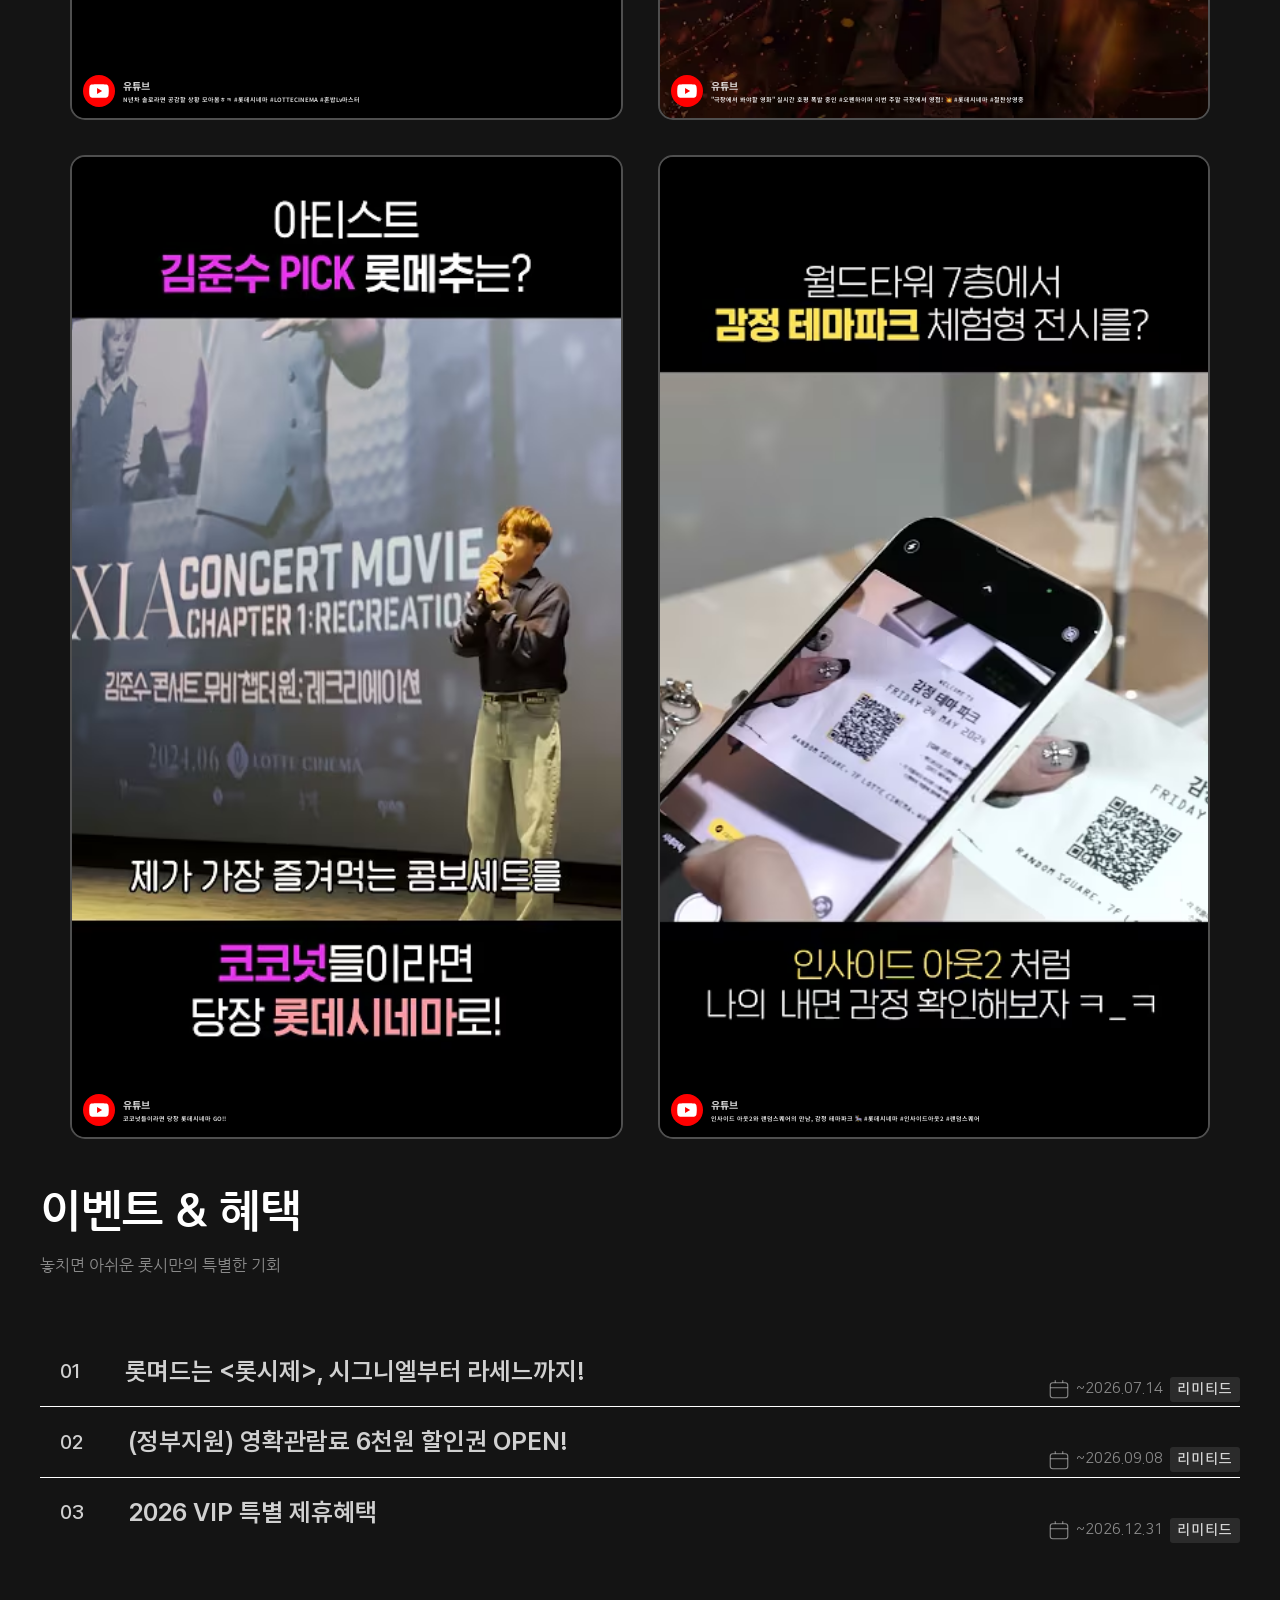
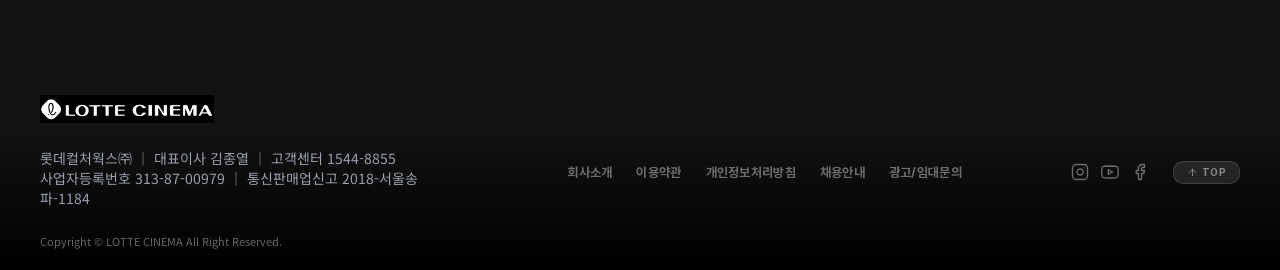
==== commit 6bf5c1eb: "adddddd" ====
--- a/index.html
+++ b/index.html
@@ -115,8 +115,7 @@
                   data-rating="9.4"
                   data-percent="15.1%"
                   data-audience="162.8만 명 예매중"
-                  data-bg="assets/images/hero_bg_michael_flipped.png"
-                  data-bg-flip="true"
+                  data-bg="assets/images/hero_bg_michael.png"
                 >
                   <span class="rank_number">2</span>
                   <div class="rank_poster_box">
@@ -302,7 +301,7 @@
           <h2>MOOD CINEMA</h2>
         </div>
         <div class="mood_scroll">
-          <div class="mood_slide">
+          <div class="mood_slide is_active">
             <div class="mood_progress" aria-hidden="true">
               <span class="is_current"></span><span></span><span></span><span></span>
             </div>
@@ -415,7 +414,7 @@
                 <a class="promo_btn_details" href="#">상세정보</a>
               </div>
             </div>
-            <img class="promo_visual" src="assets/images/promo/promo_grid1.png" alt="스파이더맨: 브랜드 뉴 데이 예고 영상" />
+            <video class="promo_visual" src="assets/images/promo/mv1.mp4" autoplay muted loop playsinline alt="스파이더맨: 브랜드 뉴 데이 예고 영상" ></video>
           </div>
           <div class="promo_slide">
             <img class="promo_logo" src="assets/images/promo/promo_logo2.png" alt="미니언즈 &amp; 몬스터즈" />
@@ -427,7 +426,7 @@
                 <a class="promo_btn_details" href="#">상세정보</a>
               </div>
             </div>
-            <img class="promo_visual" src="assets/images/promo/promo_grid2.png" alt="미니언즈 &amp; 몬스터즈 예고 영상" />
+            <video class="promo_visual" src="assets/images/promo/mv2.mp4" autoplay muted loop playsinline alt="미니언즈 &amp; 몬스터즈 예고 영상" ></video>
           </div>
           <div class="promo_slide">
             <img class="promo_logo" src="assets/images/promo/promo_logo3.png" alt="토이 스토리 5" />
@@ -445,7 +444,7 @@
                 <a class="promo_btn_details" href="#">상세정보</a>
               </div>
             </div>
-            <img class="promo_visual" src="assets/images/promo/promo_grid3.png" alt="토이 스토리 5 예고 영상" />
+            <video class="promo_visual" src="assets/images/promo/mv3.mp4" autoplay muted loop playsinline alt="토이 스토리 5 예고 영상" ></video>
           </div>
           <div class="promo_slide">
             <img class="promo_logo" src="assets/images/promo/promo_logo4.png" alt="와일드 씽" />
@@ -463,7 +462,7 @@
                 <a class="promo_btn_details" href="#">상세정보</a>
               </div>
             </div>
-            <img class="promo_visual" src="assets/images/promo/promo_grid4.png" alt="와일드 씽 예고 영상" />
+            <video class="promo_visual" src="assets/images/promo/mv4.mp4" autoplay muted loop playsinline alt="와일드 씽 예고 영상"></video>
           </div>
         </div>
         <div class="promo_pagination" aria-hidden="true">
@@ -701,21 +700,36 @@
         });
       });
 
+      const moodSection = document.querySelector('.mood_section');
       const moodScroll = document.querySelector('.mood_scroll');
-      if (moodScroll) {
-        moodScroll.addEventListener(
+      const moodSlides = moodScroll ? Array.from(moodScroll.querySelectorAll('.mood_slide')) : [];
+      if (moodSection && moodScroll && moodSlides.length > 0) {
+        let moodSlideIndex = 0;
+        let isMoodTransitioning = false;
+
+        moodSection.addEventListener(
           'wheel',
           (event) => {
             if (Math.abs(event.deltaY) <= Math.abs(event.deltaX)) {
               return;
             }
-            const maxScrollLeft = moodScroll.scrollWidth - moodScroll.clientWidth;
-            const nextScrollLeft = Math.max(0, Math.min(maxScrollLeft, moodScroll.scrollLeft + event.deltaY));
-            if (nextScrollLeft === moodScroll.scrollLeft) {
+            const isForward = event.deltaY > 0;
+            const isAtStart = moodSlideIndex === 0;
+            const isAtEnd = moodSlideIndex === moodSlides.length - 1;
+            if ((isForward && isAtEnd) || (!isForward && isAtStart)) {
               return;
             }
             event.preventDefault();
-            moodScroll.scrollLeft = nextScrollLeft;
+            if (isMoodTransitioning) {
+              return;
+            }
+            moodSlides[moodSlideIndex].classList.remove('is_active');
+            moodSlideIndex += isForward ? 1 : -1;
+            moodSlides[moodSlideIndex].classList.add('is_active');
+            isMoodTransitioning = true;
+            window.setTimeout(() => {
+              isMoodTransitioning = false;
+            }, 500);
           },
           { passive: false }
         );
--- a/styles.css
+++ b/styles.css
@@ -127,7 +127,10 @@
   --font-rixyeoljeongdo: 'RixYeoljeongdo', var(--font-notosans);
   --font-dmseriftext: 'DM Serif Text', Georgia, serif;
   --page-max-width: 1920px;
-  --page-padding-x: clamp(56px, 6vw, 160px);
+  /* Figma 1920px 기준 본문 좌우 여백 220px(1480px 콘텐츠 폭), 1280px 브레이크포인트에서 40px로 자연스럽게 이어지도록 선형 보간 */
+  --page-padding-x: clamp(40px, 28.125vw - 320px, 220px);
+  /* Figma 1920px 기준 헤더 좌우 여백 76px(본문과 다른 값) */
+  --header-padding-x: 76px;
   --section-gap: 40px;
 }
 
@@ -174,7 +177,7 @@
   align-items: center;
   justify-content: space-between;
   gap: 40px;
-  padding: 15px var(--page-padding-x);
+  padding: 15px var(--header-padding-x);
   width: min(100%, var(--page-max-width));
   margin: 0 auto;
 }
@@ -299,7 +302,8 @@
   content: '';
   position: absolute;
   inset: 0;
-  background: linear-gradient(180deg, rgba(0,0,0,0) 0%, rgba(0,0,0,0.15) 45%, rgba(0,0,0,0.55) 70%, rgba(0,0,0,0.85) 100%),
+  /* 하단은 body 배경색(#141414)과 완전히 같은 색+불투명도로 맞춰서 다음 섹션과의 경계선이 안 보이게 함 */
+  background: linear-gradient(180deg, rgba(0,0,0,0) 0%, rgba(0,0,0,0.15) 45%, rgba(0,0,0,0.55) 70%, #141414 100%),
     linear-gradient(90deg, rgba(0,0,0,0.55) 0%, rgba(0,0,0,0.1) 45%, rgba(0,0,0,0) 70%);
   pointer-events: none;
 }
@@ -503,7 +507,7 @@
 }
 
 .hero_top5 {
-  width: 516px;
+  width: 526px;
   max-width: 100%;
   flex-shrink: 0;
 }
@@ -763,7 +767,8 @@
 }
 
 .lotte_pick_section {
-  background: #000;
+  /* body 배경(#141414)에서 부드럽게 검정으로 들어갔다가 다시 빠져나오도록(mood_section과 동일한 방식) */
+  background: linear-gradient(180deg, rgba(20,20,20,0) 0%, #000 12%, #000 88%, rgba(20,20,20,0) 100%);
   width: 100vw;
   margin-left: calc(50% - 50vw);
   margin-right: calc(50% - 50vw);
@@ -1015,7 +1020,7 @@
 }
 
 .mood_header h2 {
-  font-family: var(--font-pretendard);
+  font-family: var(--font-sbaggro);
   font-weight: 900;
   font-size: clamp(2rem, 3.4vw, 65px);
   margin-top: 8px;
@@ -1023,19 +1028,19 @@
 
 .mood_scroll {
   display: flex;
-  gap: 150px;
-  overflow-x: auto;
-  scroll-snap-type: x proximity;
-  padding: 20px 40px;
-  scrollbar-width: thin;
+  /* 컨테이너 자체는 스크롤되지 않고, 안의 .mood_slide 하나만 is_active로 바뀌며 보임 */
+  padding: 20px 40px 70px;
 }
 
 .mood_slide {
-  display: flex;
+  display: none;
   align-items: center;
   gap: 74px;
-  flex-shrink: 0;
-  scroll-snap-align: start;
+  width: 100%;
+}
+
+.mood_slide.is_active {
+  display: flex;
 }
 
 .mood_progress {
@@ -1108,6 +1113,7 @@
 .mood_slide_posters {
   position: relative;
   width: 500px;
+  max-width: 100%;
   height: 490px;
   flex-shrink: 0;
 }
@@ -1641,7 +1647,8 @@
   }
 
   .mood_slide {
-    grid-template-columns: 1fr;
+    flex-direction: column;
+    align-items: flex-start;
   }
 }
 
@@ -1737,11 +1744,14 @@
   }
 
   .mood_slide {
-    grid-template-columns: 1fr;
+    flex-direction: column;
+    align-items: flex-start;
     min-height: 0;
   }
 
   .mood_slide_posters {
+    width: 100%;
+    max-width: 320px;
     height: 220px;
   }
 
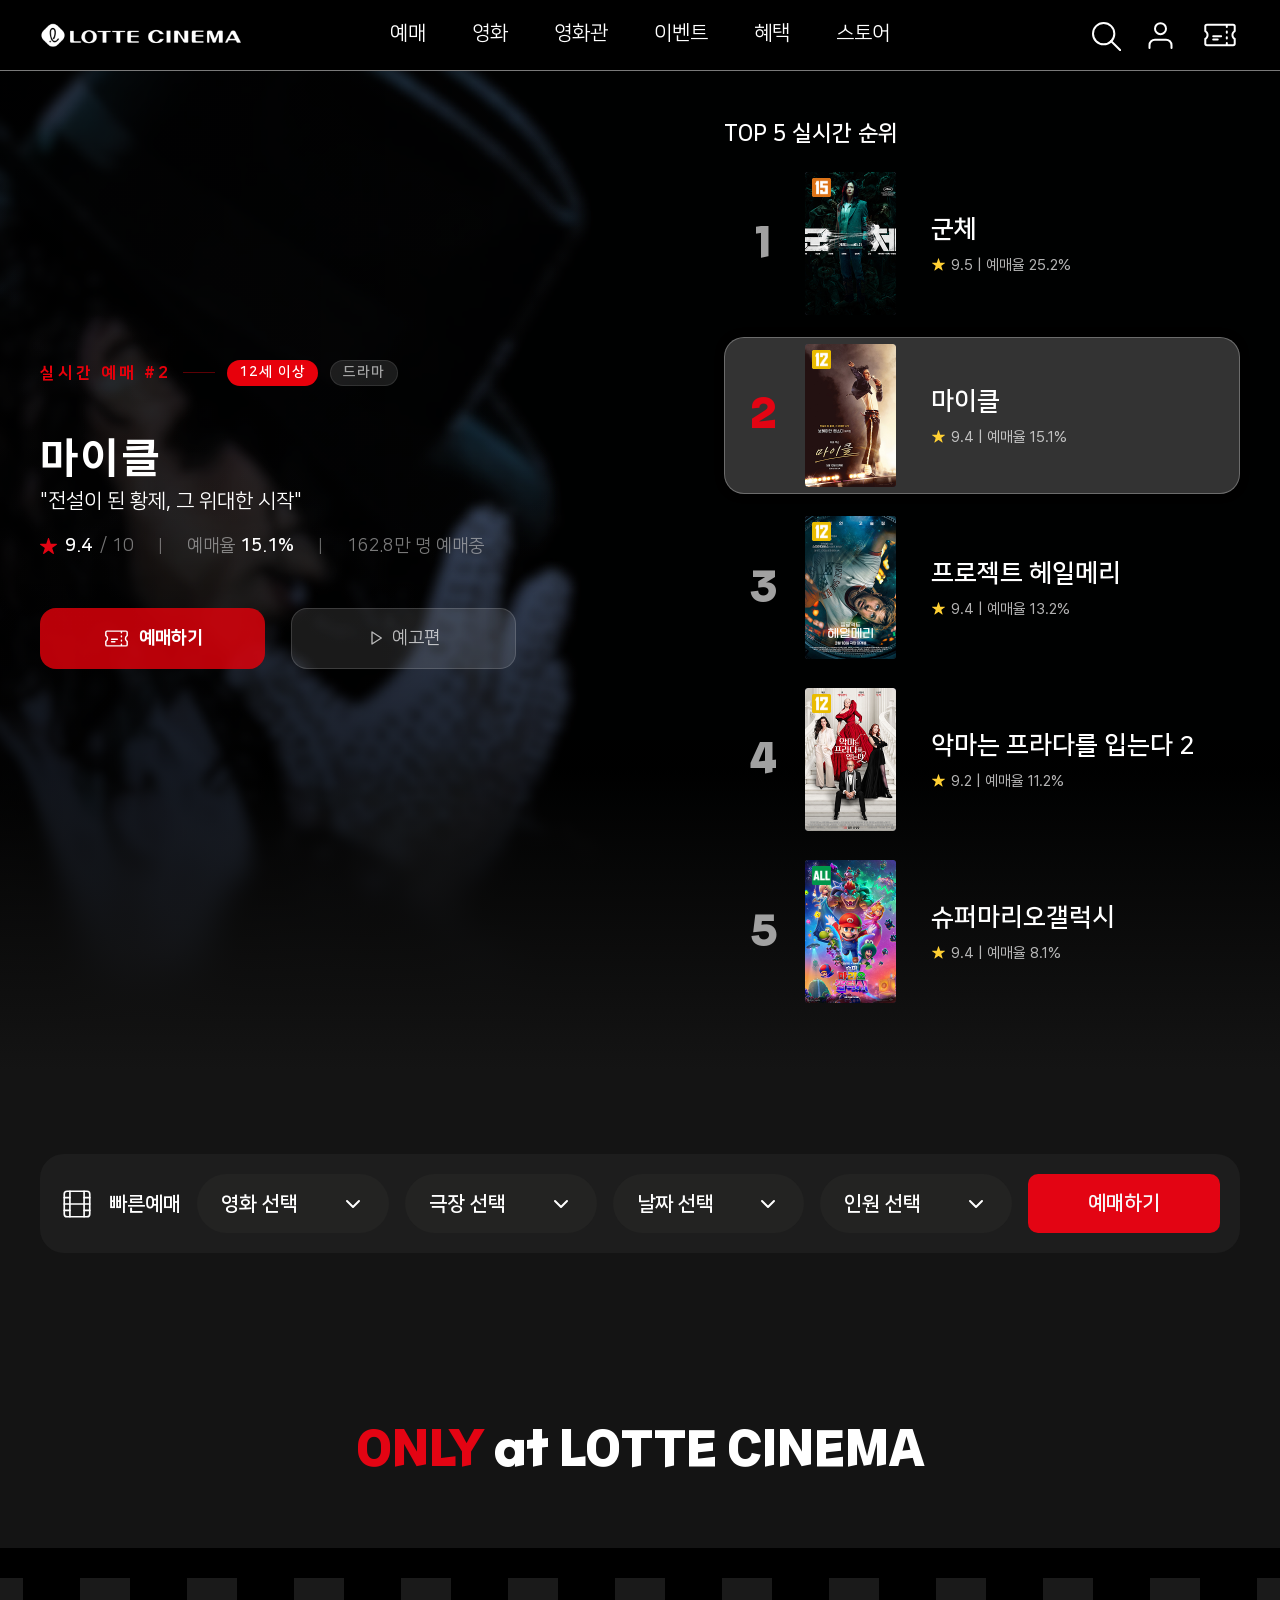
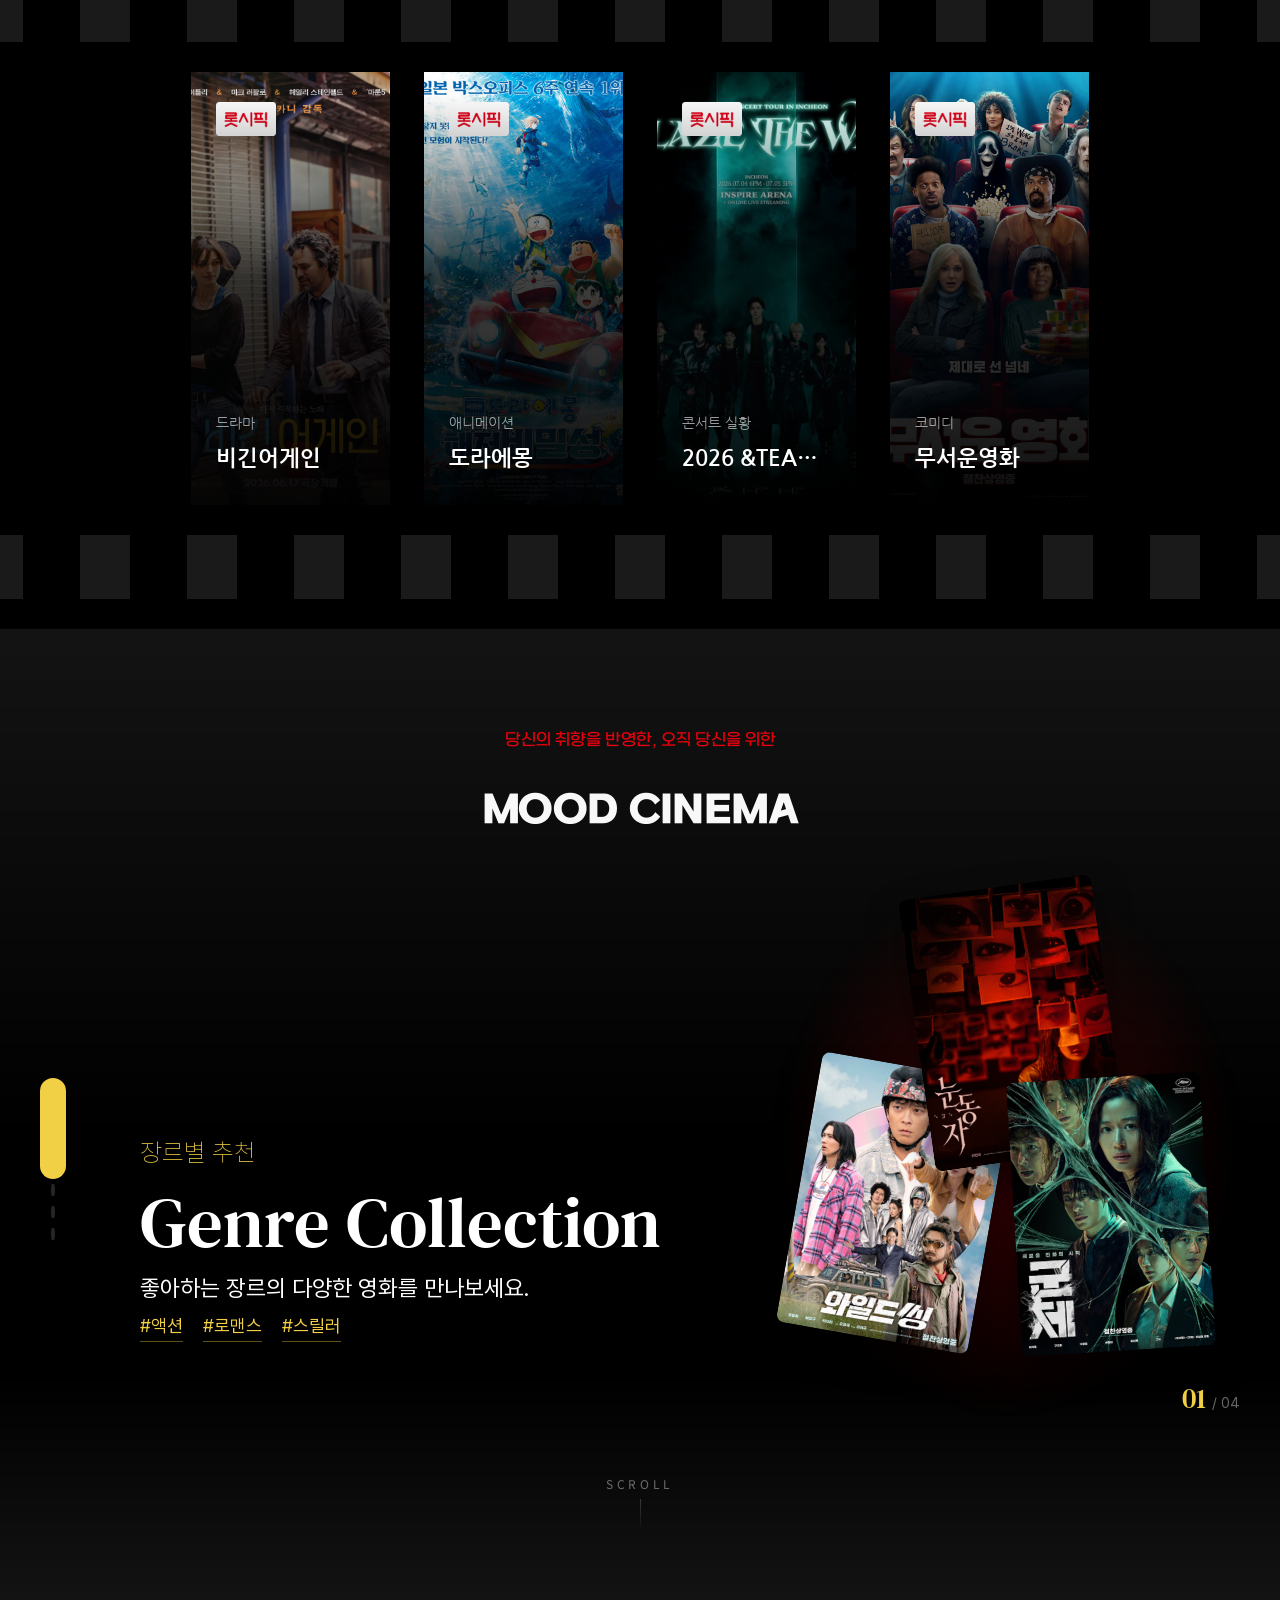
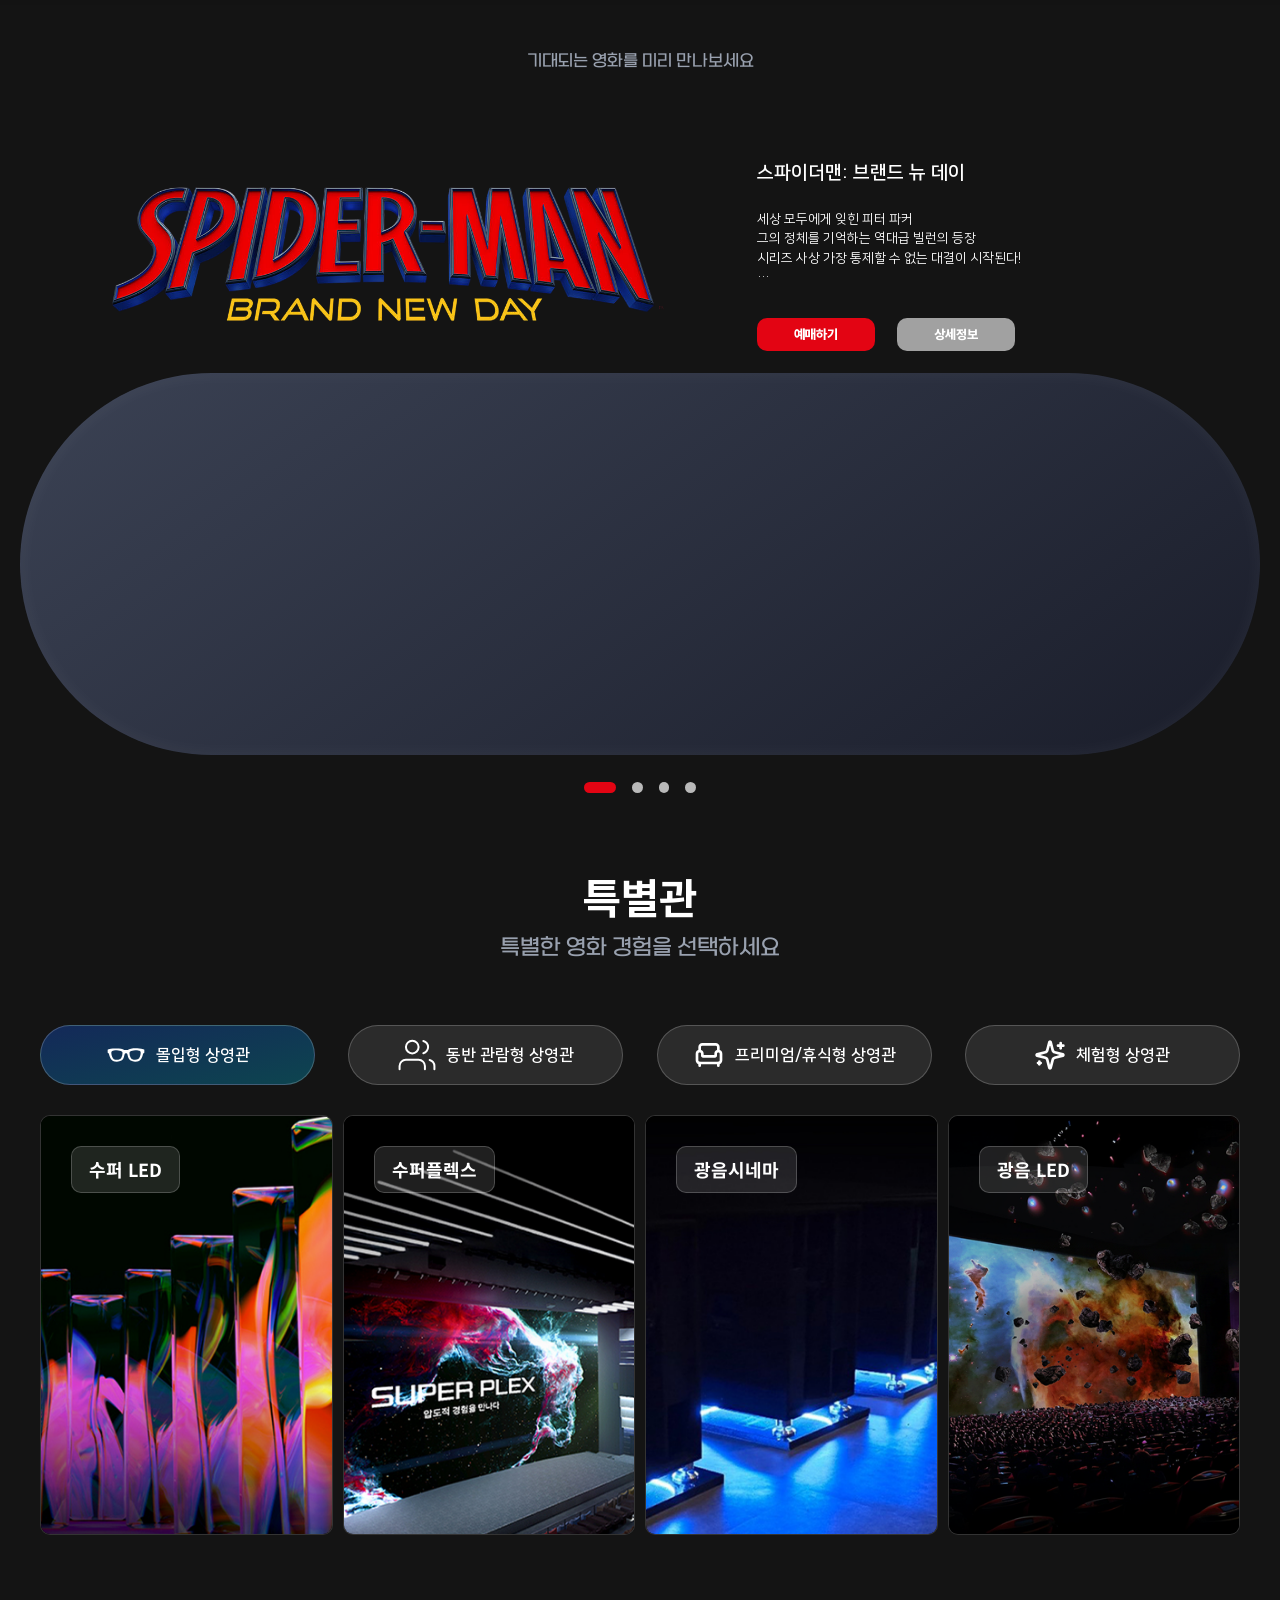
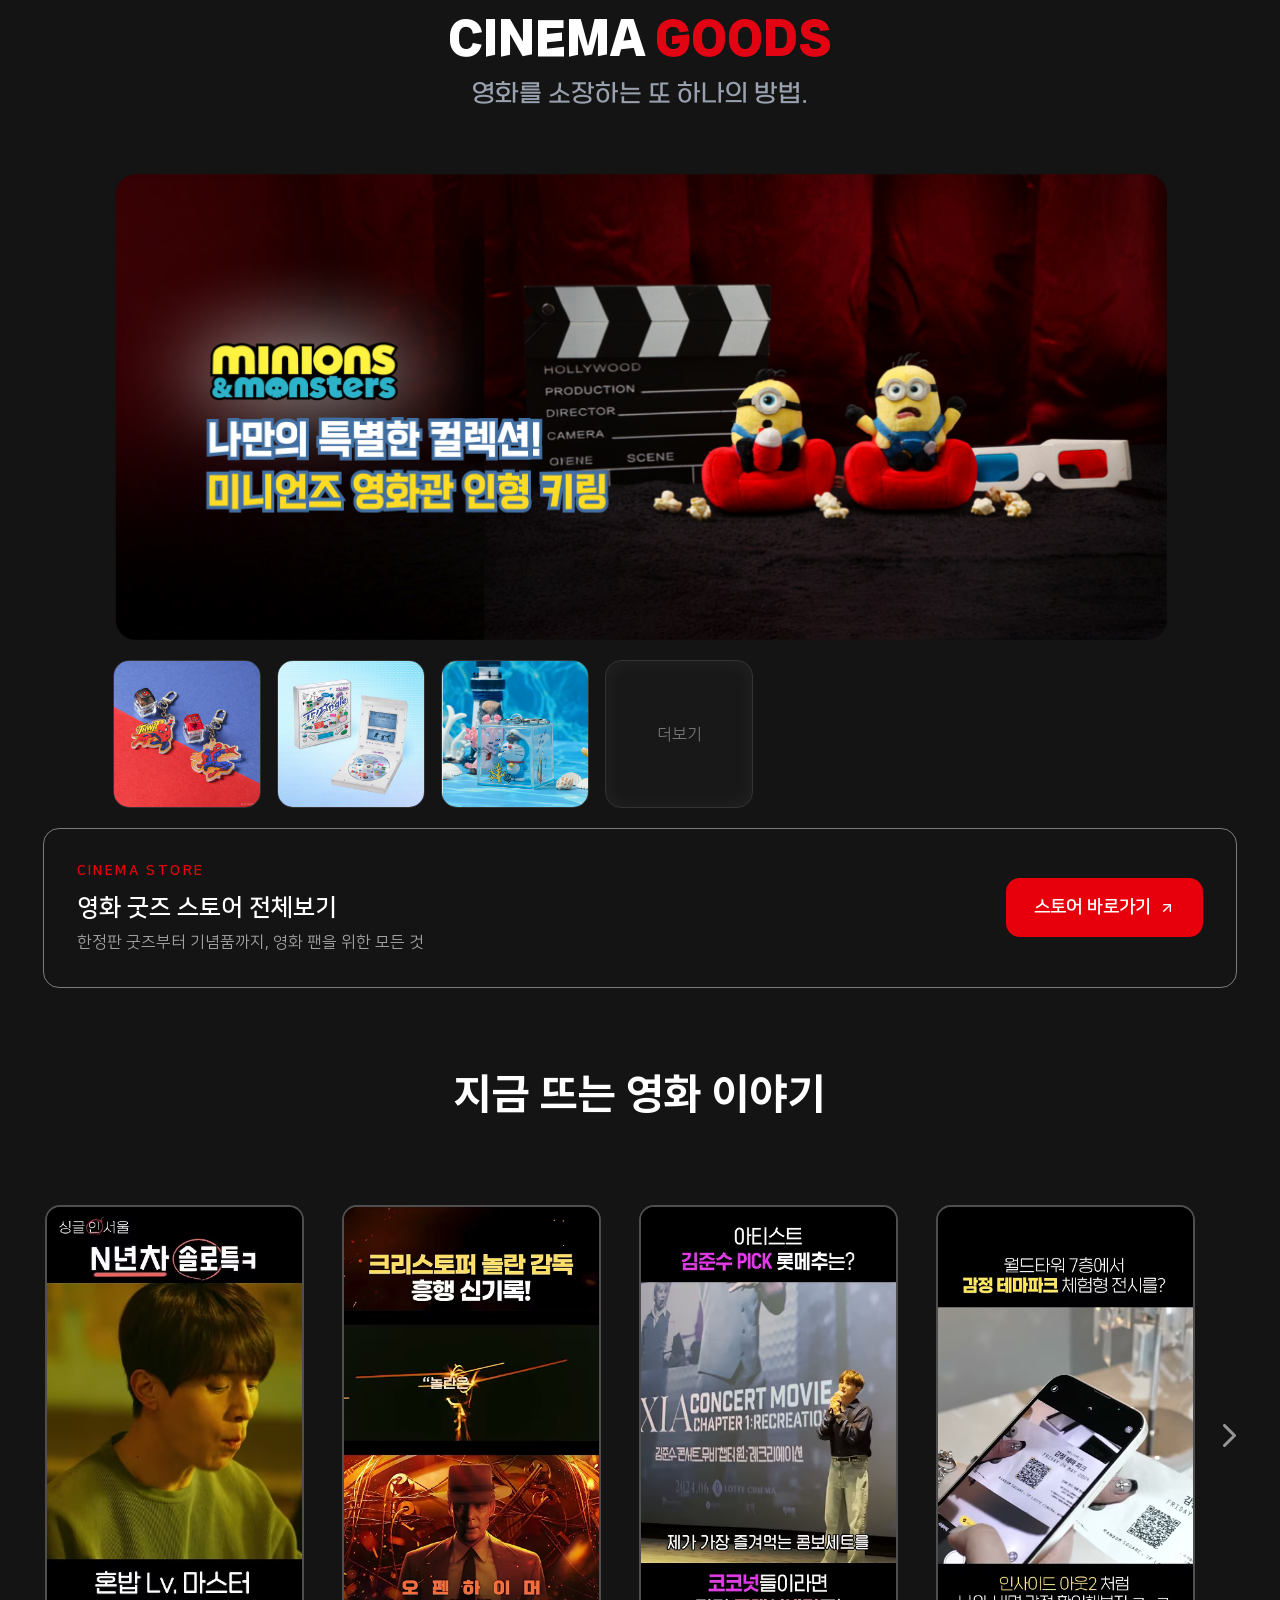
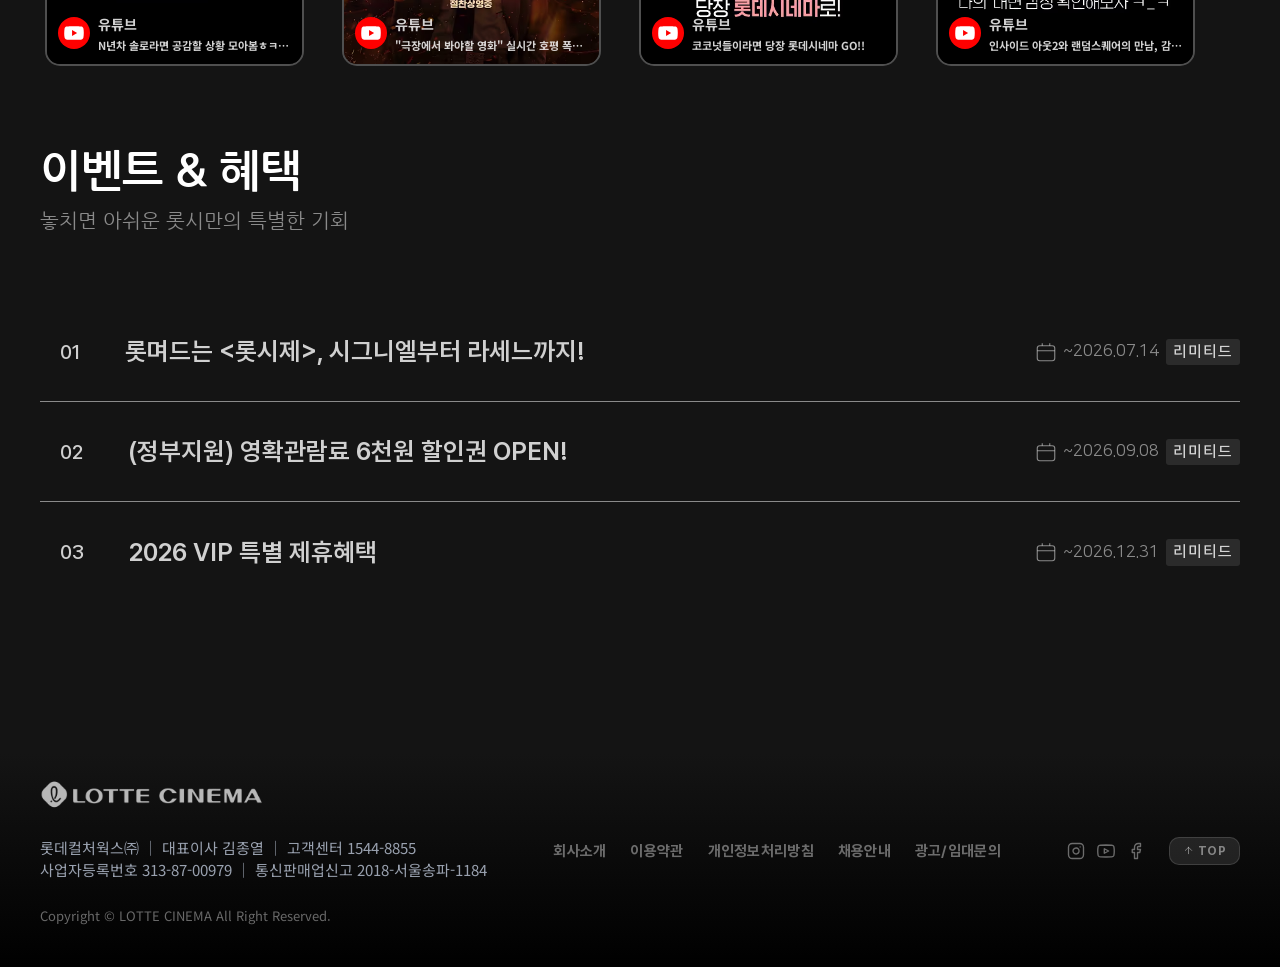
==== commit a49749e9: "add" ====
--- a/index.html
+++ b/index.html
@@ -7,7 +7,7 @@
     <link rel="preconnect" href="https://fonts.googleapis.com" />
     <link rel="preconnect" href="https://fonts.gstatic.com" crossorigin />
     <link
-      href="https://fonts.googleapis.com/css2?family=Noto+Sans+KR:wght@400;500;700;900&family=Nanum+Gothic:wght@400;700;800&family=DM+Serif+Text:ital@0;1&display=swap"
+      href="https://fonts.googleapis.com/css2?family=Noto+Sans+KR:wght@400;500;700;900&family=Nanum+Gothic:wght@400;700;800&family=DM+Serif+Text:ital@0;1&family=Roboto:wght@400;500&display=swap"
       rel="stylesheet"
     />
     <link rel="stylesheet" href="styles.css" />
@@ -18,7 +18,7 @@
       <div class="header_layout">
         <a class="logo" href="#"><img src="assets/images/Logo.png" alt="LOTTE CINEMA" width="301" height="49" /></a>
         <nav class="main_nav" aria-label="메인 메뉴">
-          <a href="#quick_menu">예매</a>
+          <a href="booking.html">예매</a>
           <a href="#promo_section">영화</a>
           <a href="#special_section">영화관</a>
           <a href="#event_section">이벤트</a>
@@ -68,7 +68,7 @@
                 <span class="info_count" id="hero_audience">42,831 명 예매중</span>
               </div>
               <div class="hero_cta">
-                <a class="button_book" href="#quick_menu">
+                <a class="button_book" id="hero_book" href="booking.html">
                   <img src="assets/icons/icon_ticket.svg" alt="" width="29" height="29" />
                   예매하기
                 </a>
@@ -85,6 +85,7 @@
                   class="rank_item is_active"
                   tabindex="0"
                   data-number="1"
+                  data-movie="gunche"
                   data-title="군체"
                   data-subtitle="새로운 종의 탄생"
                   data-age="15세 이상"
@@ -108,6 +109,7 @@
                   class="rank_item"
                   tabindex="0"
                   data-number="2"
+                  data-movie="michael"
                   data-title="마이클"
                   data-subtitle="전설이 된 황제, 그 위대한 시작"
                   data-age="12세 이상"
@@ -116,6 +118,7 @@
                   data-percent="15.1%"
                   data-audience="162.8만 명 예매중"
                   data-bg="assets/images/hero_bg_michael.png"
+                  data-href="movie.html"
                 >
                   <span class="rank_number">2</span>
                   <div class="rank_poster_box">
@@ -131,6 +134,7 @@
                   class="rank_item"
                   tabindex="0"
                   data-number="3"
+                  data-movie="hailmary"
                   data-title="프로젝트 헤일메리"
                   data-subtitle="종말 위기에 놓인 지구, 인류의 운명을 건 단 하나의 미션"
                   data-age="12세 이상"
@@ -154,6 +158,7 @@
                   class="rank_item"
                   tabindex="0"
                   data-number="4"
+                  data-movie="prada"
                   data-title="악마는 프라다를 입는다 2"
                   data-subtitle="전 세계를 열광시킨 '런웨이' 전설들의 귀환"
                   data-age="12세 이상"
@@ -177,6 +182,7 @@
                   class="rank_item"
                   tabindex="0"
                   data-number="5"
+                  data-movie="supermario"
                   data-title="슈퍼마리오갤럭시"
                   data-subtitle="새로운 친구, 새로운 미션, 새로운 세계 레벨업 된 모험"
                   data-age="전체 관람가"
@@ -203,7 +209,7 @@
       </section>
 
       <section class="quick_menu_section" id="quick_menu">
-        <form class="quick_menu_card">
+        <form class="quick_menu_card" action="booking.html">
           <span class="quick_menu_label">
             <img src="assets/icons/icon_quickmenu.svg" alt="" width="34" height="34" />
             빠른예매
@@ -211,11 +217,11 @@
           <span class="quick_menu_divider" aria-hidden="true"></span>
           <label class="quick_menu_select">
             <span class="sr_only">영화 선택</span>
-            <select>
-              <option>영화 선택</option>
-              <option>군체</option>
-              <option>마이클</option>
-              <option>프로젝트 헤일메리</option>
+            <select name="movie">
+              <option value="">영화 선택</option>
+              <option value="gunche">군체</option>
+              <option value="michael">마이클</option>
+              <option value="hailmary">프로젝트 헤일메리</option>
             </select>
           </label>
           <label class="quick_menu_select">
@@ -256,37 +262,89 @@
           <span></span><span></span><span></span><span></span><span></span><span></span><span></span><span></span><span></span>
         </div>
         <div class="poster_strip">
-          <article class="poster_card">
+          <article class="poster_card" tabindex="0">
             <img class="poster_visual" src="assets/images/pick_beginagain.jpeg" alt="비긴어게인 포스터" />
             <img class="pick_badge" src="assets/images/badge_lottepick.png" alt="롯시픽" />
             <div class="poster_title">
               <p class="poster_genre">드라마</p>
               <h3>비긴어게인</h3>
             </div>
-          </article>
-          <article class="poster_card">
+            <div class="poster_detail">
+              <p class="poster_detail_title"><img class="poster_detail_age" src="assets/images/badge_15.png" alt="15세 이상" /><span>비긴어게인</span></p>
+              <p class="poster_detail_info">
+                <span><img src="assets/icons/icon_star.svg" alt="평점" width="16" height="16" /><strong>9.1</strong><em>/ 10</em></span>
+                <span><img src="assets/icons/icon_clock.svg" alt="상영시간" width="17" height="17" /><strong>104분</strong></span>
+                <span><strong>375만</strong>명 예매</span>
+              </p>
+              <p class="poster_detail_text"><strong>“다시 시작해, 너를 빛나게 할 노래를!”</strong>싱어송라이터인 ‘그레타’(키이라 나이틀리)는 남자친구 ‘데이브’(애덤 리바인)가 메이저 음반회사와 계약을 하게 되면서 뉴욕으로 오게 된다.</p>
+              <div class="poster_detail_buttons">
+                <a class="poster_detail_book" href="booking.html?movie=beginagain">예매하기</a>
+                <button type="button" class="poster_detail_more">상세정보</button>
+              </div>
+            </div>
+          </article>
+          <article class="poster_card" tabindex="0">
             <img class="poster_visual" src="assets/images/pick_doraemon.jpeg" alt="극장판 도라에몽: 신 진구의 해저비밀성 포스터" />
             <img class="pick_badge" src="assets/images/badge_lottepick.png" alt="롯시픽" />
             <div class="poster_title">
               <p class="poster_genre">애니메이션</p>
               <h3>도라에몽</h3>
             </div>
-          </article>
-          <article class="poster_card">
+            <div class="poster_detail">
+              <p class="poster_detail_title"><img class="poster_detail_age" src="assets/images/badge_all.png" alt="전체 관람가" /><span>극장판 도라에몽: 신 진구의 해저비밀성</span></p>
+              <p class="poster_detail_info">
+                <span><img src="assets/icons/icon_star.svg" alt="평점" width="16" height="16" /><strong>8.67</strong><em>/ 10</em></span>
+                <span><img src="assets/icons/icon_clock.svg" alt="상영시간" width="17" height="17" /><strong>101분</strong></span>
+                <span><strong>5.7만</strong>명 예매</span>
+              </p>
+              <p class="poster_detail_text"><strong>이번 여름방학은 바닷속 캠핑이다! 숨이 멎을 듯한 놀라움이 가득한 두근두근 해저 대모험!</strong>여름방학 캠핑 장소를 두고 의견이 갈린 진구와 친구들은 도라에몽의 제안으로 바다 한가운데로 여행을 떠나기로 한다.</p>
+              <div class="poster_detail_buttons">
+                <a class="poster_detail_book" href="booking.html?movie=doraemon">예매하기</a>
+                <button type="button" class="poster_detail_more">상세정보</button>
+              </div>
+            </div>
+          </article>
+          <article class="poster_card" tabindex="0">
             <img class="poster_visual" src="assets/images/pick_blazetheway.jpeg" alt="2026 &amp;TEAM CONCERT TOUR BLAZE THE WAY Live Viewing 포스터" />
             <img class="pick_badge" src="assets/images/badge_lottepick.png" alt="롯시픽" />
             <div class="poster_title">
               <p class="poster_genre">콘서트 실황</p>
               <h3>2026 &amp;TEAM CONCERT TOUR 'BLAZE THE WAY' Live Viewing</h3>
             </div>
-          </article>
-          <article class="poster_card">
+            <div class="poster_detail">
+              <p class="poster_detail_title"><img class="poster_detail_age" src="assets/images/badge_all.png" alt="전체 관람가" /><span>2026 &amp;TEAM CONCERT TOUR 'BLAZE THE WAY' Live Viewing</span></p>
+              <p class="poster_detail_info">
+                <span><img src="assets/icons/icon_star.svg" alt="평점" width="16" height="16" /><strong>9.1</strong><em>/ 10</em></span>
+                <span><img src="assets/icons/icon_clock.svg" alt="상영시간" width="17" height="17" /><strong>255분</strong></span>
+                <span class="poster_detail_dday">D - 12</span>
+              </p>
+              <p class="poster_detail_text"><strong>극장에서 만나는 킥플립, 스크린을 넘어선 특별한 팬 경험!</strong>영화를 기다리는 순간까지 특별하게. 롯데시네마에서 펼쳐지는 킥플립(KickFlip) 브랜드 프로모션으로 아티스트의 매력을 더욱 가까이에서 만나보세요.</p>
+              <div class="poster_detail_buttons">
+                <a class="poster_detail_book" href="booking.html?movie=blazetheway">예매하기</a>
+                <button type="button" class="poster_detail_more">상세정보</button>
+              </div>
+            </div>
+          </article>
+          <article class="poster_card" tabindex="0">
             <img class="poster_visual" src="assets/images/pick_scarymovie.jpeg" alt="무서운영화 포스터" />
             <img class="pick_badge" src="assets/images/badge_lottepick.png" alt="롯시픽" />
             <div class="poster_title">
               <p class="poster_genre">코미디</p>
               <h3>무서운영화</h3>
             </div>
+            <div class="poster_detail">
+              <p class="poster_detail_title"><span class="poster_detail_age poster_detail_age--19"><img src="assets/images/age_sprite.png" alt="청소년 관람불가" /></span><span>무서운 영화</span></p>
+              <p class="poster_detail_info">
+                <span><img src="assets/icons/icon_star.svg" alt="평점" width="16" height="16" /><strong>7.21</strong><em>/ 10</em></span>
+                <span><img src="assets/icons/icon_clock.svg" alt="상영시간" width="17" height="17" /><strong>95분</strong></span>
+                <span><strong>3,370</strong>명 예매</span>
+              </p>
+              <p class="poster_detail_text"><strong>“어떻게 우리 없이 후속편을 찍으려고 해?!”</strong>수상쩍게도 낯익은 ‘고스트 페이스’를 따돌린지 어언 26년 만에, ‘핵심 4인방’은 다시 살인마의 표적이 된다.</p>
+              <div class="poster_detail_buttons">
+                <a class="poster_detail_book" href="booking.html?movie=scarymovie">예매하기</a>
+                <button type="button" class="poster_detail_more">상세정보</button>
+              </div>
+            </div>
           </article>
         </div>
         <div class="filmstrip" aria-hidden="true">
@@ -302,8 +360,11 @@
         </div>
         <div class="mood_scroll">
           <div class="mood_slide is_active">
-            <div class="mood_progress" aria-hidden="true">
-              <span class="is_current"></span><span></span><span></span><span></span>
+            <div class="mood_progress">
+              <button type="button" class="is_current" aria-label="1번 추천 보기"></button>
+              <button type="button" aria-label="2번 추천 보기"></button>
+              <button type="button" aria-label="3번 추천 보기"></button>
+              <button type="button" aria-label="4번 추천 보기"></button>
             </div>
             <div class="mood_slide_copy">
               <p class="mood_slide_label">장르별 추천</p>
@@ -323,8 +384,11 @@
             </div>
           </div>
           <div class="mood_slide">
-            <div class="mood_progress" aria-hidden="true">
-              <span></span><span class="is_current"></span><span></span><span></span>
+            <div class="mood_progress">
+              <button type="button" aria-label="1번 추천 보기"></button>
+              <button type="button" class="is_current" aria-label="2번 추천 보기"></button>
+              <button type="button" aria-label="3번 추천 보기"></button>
+              <button type="button" aria-label="4번 추천 보기"></button>
             </div>
             <div class="mood_slide_copy">
               <p class="mood_slide_label">별점순 추천</p>
@@ -344,8 +408,11 @@
             </div>
           </div>
           <div class="mood_slide">
-            <div class="mood_progress" aria-hidden="true">
-              <span></span><span></span><span class="is_current"></span><span></span>
+            <div class="mood_progress">
+              <button type="button" aria-label="1번 추천 보기"></button>
+              <button type="button" aria-label="2번 추천 보기"></button>
+              <button type="button" class="is_current" aria-label="3번 추천 보기"></button>
+              <button type="button" aria-label="4번 추천 보기"></button>
             </div>
             <div class="mood_slide_copy">
               <p class="mood_slide_label">특별관 추천작</p>
@@ -365,8 +432,11 @@
             </div>
           </div>
           <div class="mood_slide">
-            <div class="mood_progress" aria-hidden="true">
-              <span></span><span></span><span></span><span class="is_current"></span>
+            <div class="mood_progress">
+              <button type="button" aria-label="1번 추천 보기"></button>
+              <button type="button" aria-label="2번 추천 보기"></button>
+              <button type="button" aria-label="3번 추천 보기"></button>
+              <button type="button" class="is_current" aria-label="4번 추천 보기"></button>
             </div>
             <div class="mood_slide_copy">
               <p class="mood_slide_label">전문가 PICK</p>
@@ -396,7 +466,7 @@
         <p class="promo_eyebrow">기대되는 영화를 미리 만나보세요</p>
         <div class="promo_scroll">
           <div class="promo_slide">
-            <img class="promo_logo" src="assets/images/promo/promo_logo1.png" alt="스파이더맨: 브랜드 뉴 데이" />
+            <div class="promo_logo"><img src="assets/images/promo/promo_logo1.png" alt="스파이더맨: 브랜드 뉴 데이" /></div>
             <div class="promo_copy">
               <h2>스파이더맨: 브랜드 뉴 데이</h2>
               <p>
@@ -410,26 +480,26 @@
                 올여름, 극장가를 강타할 최고 블록버스터의 귀환! '스파이더맨'의 새로운 날을 확인하라!
               </p>
               <div class="promo_buttons">
-                <a class="promo_btn_book" href="#quick_menu">예매하기</a>
+                <a class="promo_btn_book" href="booking.html?movie=spiderman">예매하기</a>
                 <a class="promo_btn_details" href="#">상세정보</a>
               </div>
             </div>
             <video class="promo_visual" src="assets/images/promo/mv1.mp4" autoplay muted loop playsinline alt="스파이더맨: 브랜드 뉴 데이 예고 영상" ></video>
           </div>
           <div class="promo_slide">
-            <img class="promo_logo" src="assets/images/promo/promo_logo2.png" alt="미니언즈 &amp; 몬스터즈" />
+            <div class="promo_logo"><img src="assets/images/promo/promo_logo2.png" alt="미니언즈 &amp; 몬스터즈" /></div>
             <div class="promo_copy">
               <h2>미니언즈 &amp; 몬스터즈</h2>
               <p>데뷔작으로 천만 관객 거장 감독이 되고 싶은 미니언즈 '제임스', '헨리', '에드'의 몬스터를 찾아 떠나는 어드벤처!</p>
               <div class="promo_buttons">
-                <a class="promo_btn_book" href="#quick_menu">예매하기</a>
+                <a class="promo_btn_book" href="booking.html?movie=minions">예매하기</a>
                 <a class="promo_btn_details" href="#">상세정보</a>
               </div>
             </div>
             <video class="promo_visual" src="assets/images/promo/mv2.mp4" autoplay muted loop playsinline alt="미니언즈 &amp; 몬스터즈 예고 영상" ></video>
           </div>
           <div class="promo_slide">
-            <img class="promo_logo" src="assets/images/promo/promo_logo3.png" alt="토이 스토리 5" />
+            <div class="promo_logo"><img src="assets/images/promo/promo_logo3.png" alt="토이 스토리 5" /></div>
             <div class="promo_copy">
               <h2>토이 스토리 5</h2>
               <p>
@@ -440,14 +510,14 @@
                 장난감 VS 전자기기, 새로운 세상 속 멈춰있던 장난감들이 다시 움직이기 시작한다!
               </p>
               <div class="promo_buttons">
-                <a class="promo_btn_book" href="#quick_menu">예매하기</a>
+                <a class="promo_btn_book" href="booking.html?movie=toystory">예매하기</a>
                 <a class="promo_btn_details" href="#">상세정보</a>
               </div>
             </div>
             <video class="promo_visual" src="assets/images/promo/mv3.mp4" autoplay muted loop playsinline alt="토이 스토리 5 예고 영상" ></video>
           </div>
           <div class="promo_slide">
-            <img class="promo_logo" src="assets/images/promo/promo_logo4.png" alt="와일드 씽" />
+            <div class="promo_logo"><img src="assets/images/promo/promo_logo4.png" alt="와일드 씽" /></div>
             <div class="promo_copy">
               <h2>와일드 씽</h2>
               <p>
@@ -458,15 +528,18 @@
                 "전쟁이 터져도, 오늘 우리는 무대에 서는 거야!"
               </p>
               <div class="promo_buttons">
-                <a class="promo_btn_book" href="#quick_menu">예매하기</a>
+                <a class="promo_btn_book" href="booking.html?movie=wildthing">예매하기</a>
                 <a class="promo_btn_details" href="#">상세정보</a>
               </div>
             </div>
             <video class="promo_visual" src="assets/images/promo/mv4.mp4" autoplay muted loop playsinline alt="와일드 씽 예고 영상"></video>
           </div>
         </div>
-        <div class="promo_pagination" aria-hidden="true">
-          <span class="is_current"></span><span></span><span></span><span></span>
+        <div class="promo_pagination">
+          <button type="button" class="is_current" aria-label="1번 영화 보기"></button>
+          <button type="button" aria-label="2번 영화 보기"></button>
+          <button type="button" aria-label="3번 영화 보기"></button>
+          <button type="button" aria-label="4번 영화 보기"></button>
         </div>
       </section>
 
@@ -494,58 +567,208 @@
           </button>
         </div>
         <div class="special_cards is_active" data-tab-panel="immersive">
-          <article class="special_card">
+          <article class="special_card" tabindex="0">
             <img src="assets/images/special/card_superled.jpg" alt="수퍼 LED 상영관" />
             <span class="special_badge">수퍼 LED</span>
-          </article>
-          <article class="special_card">
+            <div class="special_detail">
+              <img class="special_detail_logo" src="assets/images/special/logo_superled.png" alt="수퍼 LED" width="161" height="48" />
+              <p class="special_detail_tagline">압도적 컬러를 만나다</p>
+              <p class="special_detail_en"><small>The</small><strong>Largest</strong></p>
+              <p class="special_detail_desc">국내 최초, 최대의 LED 스크린으로 영사기 없는 상영관</p>
+              <ul class="special_detail_list">
+                <li>일반 영사기 대비 10배의 밝기와 무한대의 명암비로 극강의 화질 선사</li>
+                <li>스크린 전 방향 균일한 밝기 유지</li>
+                <li>하만 JBL 오디오 시스템</li>
+              </ul>
+              <button type="button" class="special_detail_btn">
+                상영 중인 영화 보기
+                <img src="assets/icons/icon_arrow_up_right.svg" alt="" width="14" height="14" />
+              </button>
+            </div>
+          </article>
+          <article class="special_card" tabindex="0">
             <img src="assets/images/special/card_superplex.jpg" alt="수퍼플렉스 상영관" />
             <span class="special_badge">수퍼플렉스</span>
-          </article>
-          <article class="special_card">
+            <div class="special_detail">
+              <img class="special_detail_logo" src="assets/images/special/logo_superplex.png" alt="수퍼플렉스" width="420" height="46" />
+              <p class="special_detail_tagline">압도적 경험을 만나다</p>
+              <p class="special_detail_en"><strong>SCREEN</strong><small>ULTRA WIDE SCREEN</small></p>
+              <p class="special_detail_desc">국내 최대 스케일의 스크린에 더욱 선명하고 압도적인 화질로 영화의 현실감을 극대화합니다.</p>
+              <ul class="special_detail_list">
+                <li>4K Dual Laser / Shaker 시스템</li>
+                <li>DOLBY 최신 사양의 사운드 시스템으로 다이나믹한 공간 음향을 구현하여 영화에 오롯이 빠져드는 경험을 선사</li>
+                <li>모든 좌석에서 영화를 완벽하게 만나기 위해 설계된 Zoning, 몰입 환경의 극대화를 위한 최상의 편안함을 제공</li>
+              </ul>
+              <button type="button" class="special_detail_btn">
+                상영 중인 영화 보기
+                <img src="assets/icons/icon_arrow_up_right.svg" alt="" width="14" height="14" />
+              </button>
+            </div>
+          </article>
+          <article class="special_card" tabindex="0">
             <img src="assets/images/special/card_gwangeumcinema.jpg" alt="광음시네마 상영관" />
             <span class="special_badge">광음시네마</span>
-          </article>
-          <article class="special_card">
+            <div class="special_detail">
+              <p class="special_detail_name">광음 시네마</p>
+              <p class="special_detail_tagline">폭발적 사운드를 만나다</p>
+              <p class="special_detail_en"><small>The</small><strong>Largest</strong></p>
+              <p class="special_detail_desc">초 극저음 우퍼와 음압 증폭 사운드로 더 확장된 음장감을 즐길 수 있는 상영관</p>
+              <ul class="special_detail_list">
+                <li>몰입감을 높이는 입체 사운드</li>
+                <li>압도적인 4K RGB 레이저 화질</li>
+                <li>더 깊어지는 시네마 경험</li>
+              </ul>
+              <button type="button" class="special_detail_btn">
+                상영 중인 영화 보기
+                <img src="assets/icons/icon_arrow_up_right.svg" alt="" width="14" height="14" />
+              </button>
+            </div>
+          </article>
+          <article class="special_card" tabindex="0">
             <img src="assets/images/special/card_gwangeumled.jpg" alt="광음 LED 상영관" />
             <span class="special_badge">광음 LED</span>
-          </article>
-        </div>
-        <div class="special_cards special_cards--pair" data-tab-panel="companion">
-          <article class="special_card">
+            <div class="special_detail">
+              <p class="special_detail_name">광음 LED</p>
+              <p class="special_detail_tagline">빛과 소리의 완벽한 조화</p>
+              <p class="special_detail_en"><small>The</small><strong>Colorful</strong></p>
+              <p class="special_detail_desc">광음LED는 제작자가 의도한 색감과 질감까지 그대로 담아내 압도적인 시네마 경험을 선사</p>
+              <ul class="special_detail_list">
+                <li>삼성 Onyx 최신 스크린으로 4K 해상도 뿐만 아니라 DCI-P3 100%의 정확한 색상을 구현</li>
+                <li>완벽에 가까운 블랙, 무한한 명암비로 어둠속 디테일까지 명확하게 표현하며, 균일한 밝기를 유지</li>
+                <li>광음 스피커의 결합으로 눈 앞에서 대화를 나누는 듯한 몰입감 제공</li>
+              </ul>
+              <button type="button" class="special_detail_btn">
+                상영 중인 영화 보기
+                <img src="assets/icons/icon_arrow_up_right.svg" alt="" width="14" height="14" />
+              </button>
+            </div>
+          </article>
+        </div>
+        <div class="special_cards" data-tab-panel="companion">
+          <article class="special_card" tabindex="0">
             <img src="assets/images/special/card_cinefamily.png" alt="씨네패밀리 상영관" />
             <span class="special_badge">씨네패밀리</span>
-          </article>
-          <article class="special_card">
+            <div class="special_detail">
+              <img class="special_detail_logo" src="assets/images/special/logo_cinefamily.png" alt="씨네패밀리" width="142" height="48" />
+              <p class="special_detail_tagline">사랑하는 사람들과 함께 편안하고 안전하게 즐기는 프라이빗한 무비 피크닉</p>
+              <p class="special_detail_en"><small>Private</small><strong>Booth</strong></p>
+              <p class="special_detail_desc">4~6인 전용 프라이빗한 우리만의 공간</p>
+              <ul class="special_detail_list">
+                <li>영화관 속에 별도로 마련된 독립형 부스에서 방해받지 않고 영화를 관람할 수 있습니다.</li>
+                <li>전 좌석 리클라이너와 웰컴 드링크까지 내 집 같은 편안하고 안락한 서비스를 제공</li>
+                <li>프라이빗 부스 전용 JBL 5.1ch 사운드 시스템을 도입</li>
+              </ul>
+              <button type="button" class="special_detail_btn">
+                상영 중인 영화 보기
+                <img src="assets/icons/icon_arrow_up_right.svg" alt="" width="14" height="14" />
+              </button>
+            </div>
+          </article>
+          <article class="special_card special_card--dim_70" tabindex="0">
             <img src="assets/images/special/card_cinecouple.png" alt="씨네커플 상영관" />
             <span class="special_badge">씨네커플</span>
-          </article>
-        </div>
-        <div class="special_cards special_cards--pair" data-tab-panel="premium">
-          <article class="special_card">
+            <div class="special_detail">
+              <img class="special_detail_logo" src="assets/images/special/logo_cinecouple.png" alt="씨네커플" width="153" height="48" />
+              <p class="special_detail_tagline">연인을 위한 두근두근 커플석</p>
+              <p class="special_detail_en"><small>Private</small><strong>Space</strong></p>
+              <p class="special_detail_desc">데이트를 위한 최고의 선택</p>
+              <ul class="special_detail_list">
+                <li>넓은 독립형 좌석으로 로맨틱한 영화관람</li>
+                <li>눈치보지 않고 둘만의 오붓한 시간</li>
+                <li>둘만의 프라이버시를 지켜드립니다.</li>
+              </ul>
+              <button type="button" class="special_detail_btn">
+                상영 중인 영화 보기
+                <img src="assets/icons/icon_arrow_up_right.svg" alt="" width="14" height="14" />
+              </button>
+            </div>
+          </article>
+        </div>
+        <div class="special_cards" data-tab-panel="premium">
+          <article class="special_card special_card--dim_40" tabindex="0">
             <img src="assets/images/special/card_charlotte.png" alt="샤롯데 상영관" />
             <span class="special_badge">샤롯데</span>
-          </article>
-          <article class="special_card">
+            <div class="special_detail">
+              <img class="special_detail_logo" src="assets/images/special/logo_charlotte.png" alt="샤롯데" width="303" height="46" />
+              <p class="special_detail_tagline">단 하나의 프리미엄 상영관</p>
+              <p class="special_detail_en"><small>The</small><strong>First Class</strong></p>
+              <p class="special_detail_desc">최상의 관람 환경</p>
+              <ul class="special_detail_list">
+                <li>온 몸을 감싸는 최고급 가죽시트와 각도 조절이 가능한 리클라이너 체어</li>
+                <li>개인 호출 벨을 통해 영화 감상 중 언제든지 서비스를 요청 가능</li>
+                <li>웰컴 음료, 개인 담요와 물품 보관까지 프리미엄 서비스</li>
+              </ul>
+              <button type="button" class="special_detail_btn">
+                상영 중인 영화 보기
+                <img src="assets/icons/icon_arrow_up_right.svg" alt="" width="14" height="14" />
+              </button>
+            </div>
+          </article>
+          <article class="special_card special_card--dim_60" tabindex="0">
             <img src="assets/images/special/card_recliner.png" alt="리클라이너 상영관" />
             <span class="special_badge">리클라이너</span>
-          </article>
-        </div>
-        <div class="special_cards special_cards--pair" data-tab-panel="experience">
-          <article class="special_card">
+            <div class="special_detail">
+              <p class="special_detail_name special_detail_name--en">Recliner</p>
+              <p class="special_detail_tagline">영화에 편안함을 더하다</p>
+              <p class="special_detail_en"><small>The</small><strong>Recliner</strong></p>
+              <p class="special_detail_desc">각도 조절이 가능한 리클라이너</p>
+              <ul class="special_detail_list">
+                <li>넓고 편안한 가죽 소파와 넓은 좌석 간격, 영화를 더욱 특별하게 즐길 수 있는 방법</li>
+                <li>자동 버튼으로 손쉽게, 내가 원하는 높낮이로 영화에 몰입</li>
+                <li>내몸에 맞춘듯한 리클라이너 소파로보다 편안하고 아늑한 시간을 느껴보세요.</li>
+              </ul>
+              <button type="button" class="special_detail_btn">
+                상영 중인 영화 보기
+                <img src="assets/icons/icon_arrow_up_right.svg" alt="" width="14" height="14" />
+              </button>
+            </div>
+          </article>
+        </div>
+        <div class="special_cards" data-tab-panel="experience">
+          <article class="special_card special_card--dim_60" tabindex="0">
             <img src="assets/images/special/card_supermx4d.jpeg" alt="수퍼 MX4D 상영관" />
             <span class="special_badge">수퍼 MX4D</span>
-          </article>
-          <article class="special_card">
+            <div class="special_detail">
+              <img class="special_detail_logo" src="assets/images/special/logo_supermx4d.png" alt="수퍼 MX4D" width="190" height="48" />
+              <p class="special_detail_tagline">압도적 4D를 만나다</p>
+              <p class="special_detail_en"><strong>SEE<br />FEEL<br />BELIEVE</strong></p>
+              <p class="special_detail_desc">모든 감각을 자극하는 영화적 체험!</p>
+              <ul class="special_detail_list">
+                <li>역동적인 MX4D 좌석 모션</li>
+                <li>생생하게 전달되는 15가지 효과</li>
+                <li>영화 속 스토리를 따라 살아 숨쉬는 수퍼 MX4D영화관을 만나보세요.</li>
+              </ul>
+              <button type="button" class="special_detail_btn">
+                상영 중인 영화 보기
+                <img src="assets/icons/icon_arrow_up_right.svg" alt="" width="14" height="14" />
+              </button>
+            </div>
+          </article>
+          <article class="special_card special_card--dim_60" tabindex="0">
             <img src="assets/images/special/card_super4d.png" alt="수퍼 4D 상영관" />
             <span class="special_badge">수퍼 4D</span>
+            <div class="special_detail">
+              <img class="special_detail_logo" src="assets/images/special/logo_super4d.png" alt="수퍼 4D" width="191" height="48" />
+              <p class="special_detail_tagline">다이나믹한 오감 만족 체험</p>
+              <p class="special_detail_en"><small>Feel The</small><strong>Movie</strong></p>
+              <p class="special_detail_desc">온 몸으로 영화를 느끼다!</p>
+              <ul class="special_detail_list">
+                <li>영화 속 장면에 따라 좌석에 직접 느껴지는 바이브레이션, 모션 효과</li>
+                <li>바람, 빛, 버블, 안개, 향기, 물 등 다양한 특수 효과가 오감을 자극하며 영화 속 장면에 더욱 몰입</li>
+                <li>4D 효과는 극장별 / 영화별로 상이할 수 있습니다.</li>
+              </ul>
+              <button type="button" class="special_detail_btn">
+                상영 중인 영화 보기
+                <img src="assets/icons/icon_arrow_up_right.svg" alt="" width="14" height="14" />
+              </button>
+            </div>
           </article>
         </div>
       </section>
 
       <section class="goods_section" id="goods_section">
         <div class="goods_header">
-          <p class="goods_title"><span>CINEMA</span> GOODS</p>
+          <p class="goods_title">CINEMA <span>GOODS</span></p>
           <p class="goods_subtitle">영화를 소장하는 또 하나의 방법.</p>
         </div>
         <div class="goods_content">
@@ -580,6 +803,7 @@
 
       <section class="sns_section">
         <h2 class="sns_title">지금 뜨는 영화 이야기</h2>
+        <div class="sns_row">
         <div class="sns_grid">
           <article class="sns_card">
             <img class="sns_visual" src="assets/images/sns/sns_1.png" alt="혼밥 Lv. 마스터" />
@@ -609,6 +833,10 @@
               <p><strong>유튜브</strong><span>인사이드 아웃2와 랜덤스퀘어의 만남, 감정 테마파크 🎠 #롯데시네마 #인사이드아웃2 #랜덤스퀘어</span></p>
             </div>
           </article>
+        </div>
+        <button type="button" class="icon_button" id="sns_next_btn" aria-label="다음 영상">
+          <img src="assets/icons/icon_chevron_right.svg" alt="" />
+        </button>
         </div>
       </section>
 
@@ -707,10 +935,37 @@
         let moodSlideIndex = 0;
         let isMoodTransitioning = false;
 
+        function handleMoodSlideChange(nextIndex) {
+          moodSlides[moodSlideIndex].classList.remove('is_active');
+          moodSlideIndex = nextIndex;
+          moodSlides[moodSlideIndex].classList.add('is_active');
+          if (!shouldReduceMotion) {
+            moodSlides[moodSlideIndex].animate([{ opacity: 0, transform: 'translateY(12px)' }, { opacity: 1, transform: 'none' }], { duration: 450, easing: 'ease-out' });
+          }
+        }
+
+        moodSlides.forEach((slide) => {
+          slide.querySelectorAll('.mood_progress button').forEach((button, index) => {
+            button.addEventListener('click', () => {
+              handleMoodSlideChange(index);
+              // 누른 버튼이 있던 슬라이드가 숨겨지므로 새 슬라이드의 같은 버튼으로 포커스를 옮김
+              moodSlides[index].querySelectorAll('.mood_progress button')[index].focus();
+            });
+          });
+        });
+
         moodSection.addEventListener(
           'wheel',
           (event) => {
             if (Math.abs(event.deltaY) <= Math.abs(event.deltaX)) {
+              return;
+            }
+            // 슬라이드 영역이 화면에 다 들어왔을 때만 휠로 전환하고, 그 전후에는 페이지가 평소대로 스크롤됨
+            const slideRect = moodScroll.getBoundingClientRect();
+            const isSlideFullyVisible = slideRect.top >= 0 && slideRect.bottom <= window.innerHeight;
+            // 화면이 슬라이드보다 낮아 다 들어올 수 없는 경우에는 화면을 가득 채웠을 때 전환
+            const isSlideCoveringView = slideRect.height > window.innerHeight && slideRect.top <= 0 && slideRect.bottom >= window.innerHeight;
+            if (!isSlideFullyVisible && !isSlideCoveringView) {
               return;
             }
             const isForward = event.deltaY > 0;
@@ -723,9 +978,7 @@
             if (isMoodTransitioning) {
               return;
             }
-            moodSlides[moodSlideIndex].classList.remove('is_active');
-            moodSlideIndex += isForward ? 1 : -1;
-            moodSlides[moodSlideIndex].classList.add('is_active');
+            handleMoodSlideChange(moodSlideIndex + (isForward ? 1 : -1));
             isMoodTransitioning = true;
             window.setTimeout(() => {
               isMoodTransitioning = false;
@@ -733,6 +986,26 @@
           },
           { passive: false }
         );
+      }
+
+      const promoScroll = document.querySelector('.promo_scroll');
+      const promoDots = document.querySelectorAll('.promo_pagination button');
+      if (promoScroll) {
+        promoDots.forEach((dot, index) => {
+          dot.addEventListener('click', () => {
+            promoScroll.scrollTo({ left: index * promoScroll.clientWidth, behavior: 'smooth' });
+          });
+        });
+        promoScroll.addEventListener('scroll', () => {
+          const currentIndex = Math.round(promoScroll.scrollLeft / promoScroll.clientWidth);
+          promoDots.forEach((dot, index) => dot.classList.toggle('is_current', index === currentIndex));
+        });
+      }
+
+      const snsGrid = document.querySelector('.sns_grid');
+      const snsNextButton = document.getElementById('sns_next_btn');
+      if (snsGrid && snsNextButton) {
+        snsNextButton.addEventListener('click', () => snsGrid.appendChild(snsGrid.firstElementChild));
       }
 
       const rankItems = document.querySelectorAll('.rank_item');
@@ -746,10 +1019,23 @@
       const heroAudience = document.getElementById('hero_audience');
 
       const heroStage = document.querySelector('.hero_stage');
+      const heroBook = document.getElementById('hero_book');
+      const heroInfo = document.querySelector('.hero_info');
+      const HERO_ROTATE_MS = 5000;
+      const shouldReduceMotion = window.matchMedia('(prefers-reduced-motion: reduce)').matches;
+      let activeRankItem = null;
+      let heroRotateTimer = null;
 
       function handleRankItemFocus(item) {
+        if (item === activeRankItem) {
+          return;
+        }
+        activeRankItem = item;
         rankItems.forEach((entry) => entry.classList.remove('is_active'));
         item.classList.add('is_active');
+        if (!shouldReduceMotion) {
+          heroInfo.animate([{ opacity: 0, transform: 'translateY(10px)' }, { opacity: 1, transform: 'none' }], { duration: 600, easing: 'ease-out' });
+        }
 
         heroEyebrow.textContent = `실시간 예매 #${item.dataset.number}`;
         heroTitle.textContent = item.dataset.title;
@@ -759,6 +1045,7 @@
         heroRating.textContent = item.dataset.rating;
         heroPercent.textContent = item.dataset.percent;
         heroAudience.textContent = item.dataset.audience;
+        heroBook.href = `booking.html?movie=${item.dataset.movie}`;
 
         if (item.dataset.bg) {
           heroStage.style.backgroundImage = `url('${item.dataset.bg}')`;
@@ -768,12 +1055,53 @@
         }
       }
 
+      function handleRankItemOpen(item) {
+        if (item.dataset.href) {
+          window.location.href = item.dataset.href;
+        }
+      }
+
       rankItems.forEach((item) => {
         item.addEventListener('mouseenter', () => handleRankItemFocus(item));
         item.addEventListener('focus', () => handleRankItemFocus(item));
+        item.addEventListener('click', () => handleRankItemOpen(item));
+        item.addEventListener('keydown', (event) => {
+          if (event.key === 'Enter') {
+            handleRankItemOpen(item);
+          }
+        });
       });
 
       handleRankItemFocus(document.querySelector('.rank_item.is_active'));
+
+      // 시간이 지나면 TOP5를 순서대로 넘김. 순위 목록·버튼에 마우스나 포커스가 있는 동안은 멈춤
+      function startHeroRotation() {
+        if (shouldReduceMotion || heroRotateTimer) {
+          return;
+        }
+        heroRotateTimer = window.setInterval(() => {
+          const nextIndex = (Array.from(rankItems).indexOf(activeRankItem) + 1) % rankItems.length;
+          handleRankItemFocus(rankItems[nextIndex]);
+        }, HERO_ROTATE_MS);
+      }
+
+      function stopHeroRotation() {
+        window.clearInterval(heroRotateTimer);
+        heroRotateTimer = null;
+      }
+
+      document.querySelectorAll('.hero_top5, .hero_cta').forEach((area) => {
+        area.addEventListener('mouseenter', stopHeroRotation);
+        area.addEventListener('focusin', stopHeroRotation);
+        area.addEventListener('mouseleave', startHeroRotation);
+        area.addEventListener('focusout', startHeroRotation);
+      });
+
+      // 배경 사진을 미리 받아 두어 처음 넘어갈 때 검게 깜빡이지 않게 함
+      rankItems.forEach((item) => {
+        new Image().src = item.dataset.bg;
+      });
+      startHeroRotation();
     </script>
   </body>
 </html>
--- a/styles.css
+++ b/styles.css
@@ -173,10 +173,10 @@
 }
 
 .header_layout {
-  display: flex;
-  align-items: center;
-  justify-content: space-between;
-  gap: 40px;
+  display: grid;
+  grid-template-columns: 1fr auto 1fr;
+  align-items: center;
+  gap: 20px;
   padding: 15px var(--header-padding-x);
   width: min(100%, var(--page-max-width));
   margin: 0 auto;
@@ -184,16 +184,16 @@
 
 .logo img {
   display: block;
-  height: 49px;
+  height: clamp(32px, 2.55vw, 49px);
   width: auto;
 }
 
 .main_nav {
   display: flex;
-  gap: 70px;
+  gap: clamp(20px, 3.6vw, 70px);
   align-items: center;
   font-family: var(--font-nanumsquare);
-  font-size: 18px;
+  font-size: 20px;
   color: var(--color-main-white);
 }
 
@@ -223,7 +223,7 @@
 
 .main_nav a,
 .site_footer a {
-  color: var(--muted);
+  color: var(--color-main-white);
   text-decoration: none;
   transition: color 0.2s ease;
 }
@@ -236,7 +236,8 @@
 .header_actions {
   display: flex;
   align-items: center;
-  gap: 35px;
+  justify-self: end;
+  gap: clamp(16px, 1.8vw, 35px);
 }
 
 .button_primary,
@@ -277,7 +278,7 @@
 .goods_section,
 .sns_section,
 .event_section {
-  margin-bottom: var(--section-gap);
+  margin-bottom: 0;
 }
 
 .hero_section {
@@ -289,13 +290,14 @@
 
 .hero_stage {
   width: 100%;
-  min-height: 981px;
+  min-height: min(1063px, 55.4vw);
   background-color: #000;
   background-size: cover;
   background-position: center;
   background-repeat: no-repeat;
   position: relative;
-  transition: background-image 0.3s ease;
+  /* ponytail: background-image 전환은 Chrome/Edge/Safari에서만 부드럽고 Firefox는 즉시 바뀜. 필요해지면 이미지 레이어 2장 교차 페이드로 교체 */
+  transition: background-image 0.8s ease;
 }
 
 .hero_stage::before {
@@ -313,12 +315,11 @@
   display: flex;
   flex-wrap: wrap;
   justify-content: space-between;
-  align-items: flex-end;
+  align-items: flex-start;
   gap: 40px;
-  min-height: 893px;
   width: min(100%, var(--page-max-width));
   margin: 0 auto;
-  padding: 41px var(--page-padding-x) 60px;
+  padding: 46px var(--page-padding-x) 60px;
 }
 
 .eyebrow {
@@ -339,6 +340,7 @@
 
 .hero_info {
   max-width: 478px;
+  margin-top: clamp(40px, 18.96vw, 364px);
 }
 
 .hero_tags {
@@ -350,7 +352,7 @@
 .hero_rank_label {
   font-family: var(--font-nanumsquare);
   font-weight: 800;
-  font-size: 15px;
+  font-size: 16px;
   letter-spacing: 3px;
   text-transform: uppercase;
   color: var(--color-goods-red);
@@ -373,12 +375,12 @@
 .badge_genre {
   display: inline-flex;
   align-items: center;
-  height: 23px;
+  height: 26px;
   padding: 0 12px;
   border-radius: 999px;
   font-family: var(--font-nanumsquare);
   font-weight: 700;
-  font-size: 13px;
+  font-size: 14px;
   letter-spacing: 1px;
   white-space: nowrap;
 }
@@ -398,13 +400,14 @@
   display: flex;
   flex-direction: column;
   gap: 5px;
-  margin: 20px 0 24px;
+  margin: 46px 0 20px;
 }
 
 .hero_title_box h1 {
   font-family: var(--font-pretendard);
   font-weight: 700;
   font-size: clamp(2.6rem, 3.4vw, 65px);
+  line-height: 1.2;
   letter-spacing: 3px;
   color: var(--color-main-white);
   white-space: nowrap;
@@ -413,17 +416,18 @@
 .hero_subtitle {
   font-family: var(--font-nanumsquare);
   font-weight: 400;
+  font-size: 20px;
+  line-height: 1.2;
+  color: var(--color-main-white);
+}
+
+.hero_info_list {
+  display: flex;
+  align-items: center;
+  gap: 24px;
+  margin-bottom: clamp(32px, 3.75vw, 72px);
+  font-family: var(--font-nanumsquare);
   font-size: 18px;
-  color: var(--color-main-white);
-}
-
-.hero_info_list {
-  display: flex;
-  align-items: center;
-  gap: 24px;
-  margin-bottom: 32px;
-  font-family: var(--font-nanumsquare);
-  font-size: 16px;
   color: rgba(202, 202, 202, 0.6);
 }
 
@@ -454,7 +458,7 @@
 
 .info_divider {
   color: rgba(255, 255, 255, 0.4);
-  font-size: 14px;
+  font-size: 16px;
 }
 
 .hero_cta {
@@ -473,7 +477,7 @@
   border-radius: 16px;
   text-decoration: none;
   font-family: var(--font-nanumsquare);
-  font-size: 16px;
+  font-size: 18px;
   cursor: pointer;
   transition: transform 0.2s ease, border-color 0.2s ease, background 0.2s ease;
 }
@@ -507,7 +511,7 @@
 }
 
 .hero_top5 {
-  width: 526px;
+  width: 516px;
   max-width: 100%;
   flex-shrink: 0;
 }
@@ -515,11 +519,10 @@
 .hero_top5_label {
   font-family: var(--font-nanumsquare);
   font-weight: 700;
-  font-size: 20px;
+  font-size: 22px;
   color: var(--color-main-white);
   text-transform: uppercase;
-  text-align: right;
-  margin-bottom: 20px;
+  margin-bottom: 15px;
 }
 
 .hero_rank {
@@ -531,7 +534,7 @@
 .rank_item {
   display: flex;
   align-items: center;
-  gap: 14px;
+  gap: 23px;
   height: 157px;
   padding: 0 20px;
   border-radius: 20px;
@@ -542,6 +545,7 @@
 .rank_movie_info {
   min-width: 0;
   flex: 1;
+  margin-left: 12px;
 }
 
 .rank_movie_info h2 {
@@ -615,7 +619,7 @@
   align-items: center;
   gap: 4px;
   font-family: var(--font-pretendard);
-  font-size: 13px;
+  font-size: 15px;
   color: rgba(255, 255, 255, 0.7);
 }
 
@@ -659,10 +663,12 @@
 .quick_menu_card {
   display: flex;
   align-items: center;
-  gap: 63px;
-  width: min(100%, 1620px);
+  gap: 24px;
+  /* Figma 1920px 기준 1620px(본문 1480px보다 넓음) */
+  width: min(1620px, 84.375vw);
+  flex-shrink: 0;
   height: 97px;
-  padding: 0 40px;
+  padding: 0 33px 0 104px;
   border-radius: 20px;
   background: #1d1d1d;
 }
@@ -683,6 +689,7 @@
   height: 35px;
   background: rgba(255, 255, 255, 0.5);
   flex-shrink: 0;
+  margin: 0 39px;
 }
 
 .quick_menu_select {
@@ -709,6 +716,7 @@
 }
 
 .quick_menu_card button {
+  width: 213px;
   height: 59px;
   padding: 0 24px;
   border-radius: 10px;
@@ -718,6 +726,10 @@
   font-size: 20px;
 }
 
+.special_section {
+  padding-top: clamp(60px, 8vw, 153px);
+}
+
 .special_header {
   text-align: center;
   margin-bottom: 60px;
@@ -727,21 +739,21 @@
   font-family: var(--font-pretendard);
   font-weight: 700;
   font-size: clamp(2rem, 3.4vw, 65px);
+  line-height: 1.2;
   color: var(--color-main-white);
 }
 
 .special_subtitle {
   font-family: var(--font-sbaggro);
   font-weight: 300;
-  font-size: 20px;
+  font-size: 22px;
   color: var(--color-subtit);
   margin-top: 7px;
 }
 
 .special_tabs {
   display: flex;
-  gap: 50px;
-  flex-wrap: wrap;
+  gap: clamp(12px, 2.6vw, 50px);
   justify-content: center;
   margin: 0 0 30px;
 }
@@ -751,10 +763,13 @@
   align-items: center;
   justify-content: center;
   gap: 10px;
+  flex: 0 1 278px;
   height: 60px;
   padding: 10px 20px;
   border-radius: 32.5px;
+  border: 1px solid rgba(255, 255, 255, 0.2);
   background: rgba(255, 255, 255, 0.1);
+  white-space: nowrap;
   color: var(--color-main-white);
   font-family: var(--font-nanumsquare);
   font-weight: 700;
@@ -763,24 +778,22 @@
 
 .tab_button.is_active {
   background: linear-gradient(168deg, rgba(21, 93, 252, 0.3) 0%, rgba(0, 184, 219, 0.3) 100%);
-  border-color: transparent;
 }
 
 .lotte_pick_section {
-  /* body 배경(#141414)에서 부드럽게 검정으로 들어갔다가 다시 빠져나오도록(mood_section과 동일한 방식) */
-  background: linear-gradient(180deg, rgba(20,20,20,0) 0%, #000 12%, #000 88%, rgba(20,20,20,0) 100%);
   width: 100vw;
   margin-left: calc(50% - 50vw);
   margin-right: calc(50% - 50vw);
-  padding: 140px 0 0;
-  text-align: center;
+  padding: clamp(60px, 7.3vw, 140px) 0 0;
 }
 
 .lotte_pick_title {
   font-family: var(--font-rixyeoljeongdo);
   font-size: clamp(2.2rem, 3.4vw, 65px);
-  color: var(--color-main-white);
-  margin-bottom: 100px;
+  line-height: 1;
+  text-align: center;
+  color: var(--color-main-white);
+  margin-bottom: clamp(48px, 5.8vw, 112px);
 }
 
 .lotte_pick_title span {
@@ -793,7 +806,8 @@
   justify-content: center;
   align-items: center;
   padding: 30px;
-  flex-wrap: wrap;
+  overflow: hidden;
+  background: #000;
 }
 
 .filmstrip span {
@@ -805,24 +819,199 @@
 
 .poster_strip {
   display: flex;
+  --poster-w: clamp(150px, 15.6vw, 300px);
   justify-content: center;
   flex-wrap: wrap;
-  gap: 50px;
+  gap: clamp(20px, 2.6vw, 50px);
   padding: 0 50px;
+  background: #000;
 }
 
 .poster_card {
   position: relative;
-  width: 300px;
-  height: 650px;
+  flex-shrink: 0;
+  width: var(--poster-w);
+  height: calc(var(--poster-w) * 650 / 300);
   overflow: hidden;
   border: none;
-  background: linear-gradient(145deg, #3b4254, #1a1d2a);
-  transition: transform 0.2s ease;
-}
-
-.poster_card:hover {
-  transform: translateY(-4px);
+  border-radius: 0;
+  background: #000;
+  cursor: pointer;
+  transition: width 0.35s ease;
+}
+
+/* Figma 호버 시안: 300px → 446px. 줄 전체 폭이 유지되도록 나머지 3장이 나눠서 좁아짐 */
+.poster_card:hover,
+.poster_card:focus-within {
+  width: calc(var(--poster-w) * 446 / 300);
+}
+
+.poster_strip:has(.poster_card:hover, .poster_card:focus-within) .poster_card:not(:hover, :focus-within) {
+  width: calc(var(--poster-w) * 251.3 / 300);
+}
+
+.poster_card:focus-visible {
+  outline: 2px solid var(--accent);
+  outline-offset: -2px;
+}
+
+.poster_visual,
+.pick_badge,
+.poster_title,
+.poster_detail {
+  transition: opacity 0.25s ease;
+}
+
+.poster_card:hover .poster_visual,
+.poster_card:focus-within .poster_visual {
+  opacity: 0.2;
+}
+
+.poster_card:hover .pick_badge,
+.poster_card:focus-within .pick_badge,
+.poster_card:hover .poster_title,
+.poster_card:focus-within .poster_title {
+  opacity: 0;
+}
+
+.poster_detail {
+  position: absolute;
+  left: 9.4%;
+  right: 9.4%;
+  bottom: 30px;
+  opacity: 0;
+  visibility: hidden;
+  font-family: var(--font-nanumsquare);
+  color: var(--color-main-white);
+}
+
+.poster_card:hover .poster_detail,
+.poster_card:focus-within .poster_detail {
+  opacity: 1;
+  visibility: visible;
+  transition-delay: 0.15s;
+}
+
+.poster_detail_title {
+  display: flex;
+  align-items: center;
+  gap: 10px;
+  font-weight: 800;
+  font-size: 20px;
+}
+
+.poster_detail_title span {
+  overflow: hidden;
+  text-overflow: ellipsis;
+  white-space: nowrap;
+}
+
+.poster_detail_age {
+  flex-shrink: 0;
+  width: 28px;
+  height: 28px;
+}
+
+/* 등급 아이콘 4개가 한 장에 든 원본에서 '청소년 관람불가'만 보이게 자름 (Figma 크롭 값) */
+.poster_detail_age--19 {
+  position: relative;
+  overflow: hidden;
+}
+
+.poster_detail_age--19 img {
+  position: absolute;
+  left: -473.83%;
+  top: -189.72%;
+  width: 678.5%;
+  height: 478.5%;
+  max-width: none;
+}
+
+.poster_detail_info {
+  display: flex;
+  align-items: center;
+  flex-wrap: wrap;
+  gap: 4px 8px;
+  margin-top: 10px;
+  font-size: 16px;
+  color: rgba(202, 202, 202, 0.9);
+}
+
+.poster_detail_info > span {
+  display: inline-flex;
+  align-items: center;
+  gap: 5px;
+}
+
+.poster_detail_info > span + span::before {
+  content: '|';
+  margin-right: 3px;
+  color: rgba(255, 255, 255, 0.4);
+  font-size: 14px;
+}
+
+.poster_detail_info strong {
+  font-weight: 700;
+  color: var(--color-main-white);
+}
+
+.poster_detail_info em {
+  font-style: normal;
+  color: rgba(202, 202, 202, 0.57);
+}
+
+.poster_detail_info .poster_detail_dday {
+  font-weight: 700;
+  letter-spacing: -2px;
+  color: #e15b5b;
+}
+
+.poster_detail_text {
+  margin-top: 45px;
+  font-size: 16px;
+  line-height: 1.2;
+  overflow: hidden;
+  display: -webkit-box;
+  -webkit-line-clamp: 4;
+  line-clamp: 4;
+  -webkit-box-orient: vertical;
+}
+
+.poster_detail_text strong {
+  display: block;
+  margin-bottom: 0.6em;
+  font-weight: 700;
+}
+
+.poster_detail_buttons {
+  display: flex;
+  gap: 12px;
+  margin-top: 30px;
+}
+
+.poster_detail_buttons button,
+.poster_detail_buttons a {
+  flex: 1;
+  min-width: 0;
+  padding: 10px 4px;
+  text-align: center;
+  text-decoration: none;
+  border: none;
+  border-radius: 10px;
+  color: var(--color-main-white);
+  font-family: inherit;
+  font-weight: 700;
+  font-size: 16px;
+  white-space: nowrap;
+  cursor: pointer;
+}
+
+.poster_detail_book {
+  background: var(--color-main-red);
+}
+
+.poster_detail_more {
+  background: var(--color-main-gray);
 }
 
 .poster_visual {
@@ -845,6 +1034,7 @@
   left: 25px;
   right: 25px;
   bottom: 30px;
+  z-index: 0;
   display: flex;
   flex-direction: column;
   gap: 8px;
@@ -853,21 +1043,21 @@
 .poster_title::before {
   content: '';
   position: absolute;
-  inset: -320px -25px auto -25px;
-  background: linear-gradient(180deg, rgba(0,0,0,0) 0%, rgba(0,0,0,0.85) 100%);
+  inset: -320px -25px -30px -25px;
+  background: linear-gradient(180deg, rgba(0,0,0,0) 0%, rgba(0,0,0,0.75) 45%, rgba(0,0,0,0.95) 100%);
   z-index: -1;
 }
 
 .poster_genre {
   font-family: var(--font-nanumgothic);
-  font-size: 11px;
+  font-size: 14px;
   color: rgba(255, 255, 255, 0.6);
 }
 
 .poster_title h3 {
   font-family: var(--font-nanumgothic);
   font-weight: 700;
-  font-size: 20px;
+  font-size: 22px;
   color: var(--color-main-white);
   overflow: hidden;
   text-overflow: ellipsis;
@@ -878,74 +1068,125 @@
 }
 
 .promo_section {
-  padding-top: 60px;
+  /* Figma 1920px 기준 영상(1596px)이 본문(1480px)보다 좌우로 59px씩 넓음 */
+  --promo-bleed: min(59px, calc(var(--page-padding-x) - 20px));
+  /* Figma 1920px 화면을 그대로 축소한 것처럼 보이도록 글자·버튼·간격을 화면 폭(vw)에 비례시킴 */
+  /* 문구~영상~페이지네이션이 한 화면에 들어오도록 세로 간격과 영상 높이는 화면 높이(vh)에도 맞춰 줄어듦 */
+  padding-top: min(60px, 5vh);
 }
 
 .promo_eyebrow {
   font-family: var(--font-sbaggro);
   font-weight: 300;
-  font-size: 25px;
+  font-size: clamp(14px, 1.3vw, 25px);
   color: var(--color-subtit);
   text-align: center;
-  margin-bottom: 40px;
+  margin-bottom: clamp(24px, min(6.5vw, 10vh), 125px);
 }
 
 .promo_scroll {
   display: flex;
   overflow-x: auto;
   scroll-snap-type: x mandatory;
-  scrollbar-width: thin;
+  scrollbar-width: none;
+  margin: 0 calc(-1 * var(--promo-bleed));
+}
+
+.promo_scroll::-webkit-scrollbar {
+  display: none;
 }
 
 .promo_slide {
-  position: relative;
-  display: flex;
-  flex-wrap: wrap;
-  justify-content: space-between;
-  align-items: flex-start;
-  gap: 24px;
+  display: grid;
+  grid-template-columns: 59.4% 1fr;
+  align-items: center;
   flex: 0 0 100%;
   scroll-snap-align: start;
-  padding: 0 20px;
-}
-
+}
+
+/* 로고 원본 이미지는 여백이 큰 캔버스라, Figma 크롭과 같게 로고 영역만 보이도록 잘라서 표시 */
 .promo_logo {
+  justify-self: center;
+  overflow: hidden;
+}
+
+.promo_logo img {
   display: block;
-  max-width: 480px;
-  max-height: 200px;
-  width: auto;
-  height: auto;
-  object-fit: contain;
-  object-position: left center;
+  max-width: none;
+}
+
+.promo_slide:nth-child(1) .promo_logo {
+  width: 75%;
+  aspect-ratio: 990 / 255;
+}
+
+.promo_slide:nth-child(1) .promo_logo img {
+  width: 109.1%;
+  margin: -79.3% 0 0 -4.55%;
+}
+
+.promo_slide:nth-child(2) .promo_logo {
+  width: 72%;
+  aspect-ratio: 1238 / 374;
+}
+
+.promo_slide:nth-child(2) .promo_logo img {
+  width: 103.4%;
+  margin: -18.4% 0 0 -1.6%;
+}
+
+.promo_slide:nth-child(3) .promo_logo {
+  width: 45%;
+  aspect-ratio: 724 / 384;
+}
+
+.promo_slide:nth-child(3) .promo_logo img {
+  width: 176.8%;
+  margin: -23.2% 0 0 -38.4%;
+}
+
+.promo_slide:nth-child(4) .promo_logo {
+  width: 74%;
+  aspect-ratio: 1680 / 380;
+}
+
+.promo_slide:nth-child(4) .promo_logo img {
+  width: 228.6%;
+  margin: -57.9% 0 0 -59.5%;
 }
 
 .promo_copy {
-  width: 499px;
-  max-width: 100%;
-  flex-shrink: 0;
+  display: grid;
+  grid-template-rows: auto calc(6 * clamp(13px, 0.94vw, 18px)) auto;
+  max-width: 560px;
+  padding-right: 20px;
 }
 
 .promo_copy h2 {
   font-family: var(--font-nanumsquare);
   font-weight: 700;
-  font-size: 25px;
-  color: var(--color-main-white);
-  margin-bottom: 24px;
+  font-size: clamp(16px, 1.46vw, 28px);
+  color: var(--color-main-white);
+  margin-bottom: min(35px, 1.82vw, 3vh);
 }
 
 .promo_copy p {
   font-family: var(--font-nanumsquare);
-  font-size: 16px;
+  font-size: clamp(13px, 0.94vw, 18px);
   line-height: 1.5;
   color: var(--color-main-white);
-  max-height: 106px;
+  align-self: center;
   overflow: hidden;
+  display: -webkit-box;
+  -webkit-line-clamp: 4;
+  line-clamp: 4;
+  -webkit-box-orient: vertical;
 }
 
 .promo_buttons {
   display: flex;
-  gap: 24px;
-  margin-top: 24px;
+  gap: min(34px, 1.77vw);
+  margin-top: min(45px, 2.34vw, 4vh);
 }
 
 .promo_btn_book,
@@ -953,11 +1194,12 @@
   display: inline-flex;
   align-items: center;
   justify-content: center;
-  padding: 15px 40px;
+  width: clamp(96px, 9.22vw, 177px);
+  height: clamp(30px, 2.6vw, 50px);
   border-radius: 10px;
   font-family: var(--font-pretendard);
   font-weight: 800;
-  font-size: 16px;
+  font-size: clamp(13px, 0.94vw, 18px);
   color: var(--color-main-white);
   text-decoration: none;
   cursor: pointer;
@@ -974,67 +1216,80 @@
 
 .promo_visual {
   display: block;
-  flex: 0 0 100%;
+  grid-column: 1 / -1;
   width: 100%;
-  aspect-ratio: 1596 / 451;
+  height: auto;
+  /* 영상이 잘 보이게 시안(451px)보다 높게 잡되, 문구~페이지네이션이 한 화면에 들어오는 한도까지만 */
+  max-height: max(180px, calc(78vh - 320px));
+  aspect-ratio: 1596 / 620;
   border-radius: 250px;
+  /* 예고편 원본 위아래에 검은 띠(레터박스)가 있어 가운데를 잘라야 띠가 안 보임 */
   object-position: center;
   object-fit: cover;
-  margin-top: 30px;
+  margin-top: min(33px, 1.72vw, 3vh);
 }
 
 .promo_pagination {
   display: flex;
   justify-content: center;
-  gap: 8px;
-  margin-top: 30px;
-}
-
-.promo_pagination span {
-  width: 8px;
-  height: 8px;
+  align-items: center;
+  gap: clamp(10px, 1.25vw, 24px);
+  margin-top: clamp(16px, min(2.9vw, 3vh), 56px);
+}
+
+.promo_pagination button {
+  width: clamp(8px, 0.83vw, 16px);
+  height: clamp(8px, 0.83vw, 16px);
+  padding: 0;
+  border: none;
   border-radius: 999px;
-  background: rgba(255, 255, 255, 0.2);
-}
-
-.promo_pagination span.is_current {
-  width: 24px;
+  background: rgba(255, 255, 255, 0.7);
+  cursor: pointer;
+}
+
+.promo_pagination button.is_current {
+  width: clamp(24px, 2.5vw, 48px);
   background: var(--color-main-red);
 }
 
 .mood_section {
   background: linear-gradient(180deg, rgba(20,20,20,0) 0%, #000 53%, #000 76%, rgba(20,20,20,0) 100%);
-  padding: 60px 0;
+  width: 100vw;
+  margin-left: calc(50% - 50vw);
+  margin-right: calc(50% - 50vw);
+  padding: clamp(80px, 13.4vw, 258px) var(--page-padding-x) clamp(60px, 5.8vw, 111px);
 }
 
 .mood_header {
   text-align: center;
-  margin-bottom: 30px;
+  margin-bottom: 39px;
 }
 
 .mood_header .eyebrow {
   color: var(--color-goods-red);
   text-transform: none;
   letter-spacing: 0;
-  font-size: 0.95rem;
+  font-family: var(--font-sbaggro);
+  font-weight: 300;
+  font-size: clamp(1rem, 1.3vw, 25px);
 }
 
 .mood_header h2 {
   font-family: var(--font-sbaggro);
   font-weight: 900;
-  font-size: clamp(2rem, 3.4vw, 65px);
-  margin-top: 8px;
+  font-size: clamp(2rem, 2.92vw, 56px);
+  line-height: 1.2;
+  margin-top: 36px;
 }
 
 .mood_scroll {
   display: flex;
   /* 컨테이너 자체는 스크롤되지 않고, 안의 .mood_slide 하나만 is_active로 바뀌며 보임 */
-  padding: 20px 40px 70px;
 }
 
 .mood_slide {
   display: none;
-  align-items: center;
+  align-items: flex-end;
   gap: 74px;
   width: 100%;
 }
@@ -1047,27 +1302,38 @@
   display: flex;
   flex-direction: column;
   align-items: center;
-  gap: 10px;
   flex-shrink: 0;
-}
-
-.mood_progress span {
+  margin-bottom: 173px;
+}
+
+.mood_progress button {
+  box-sizing: content-box;
   width: 4px;
   height: 12px;
+  padding: 0;
+  /* 보이는 막대는 그대로 두고 누를 수 있는 영역만 넓힘 */
+  border: solid transparent;
+  border-width: 5px 10px;
   border-radius: 999px;
   background: rgba(255, 255, 255, 0.15);
-}
-
-.mood_progress span.is_current {
+  background-clip: padding-box;
+  cursor: pointer;
+}
+
+.mood_progress button:focus-visible {
+  outline: 2px solid var(--color-primary-100);
+}
+
+.mood_progress button.is_current {
   width: 6px;
   height: 91px;
   background: var(--color-primary-100);
 }
 
 .mood_slide_copy {
-  width: 556px;
-  max-width: 80vw;
-  flex-shrink: 0;
+  flex: 0 1 556px;
+  min-width: 0;
+  margin-bottom: 76px;
 }
 
 .mood_slide_label {
@@ -1081,7 +1347,7 @@
 
 .mood_slide_title {
   font-family: var(--font-dmseriftext);
-  font-size: clamp(2.6rem, 5vw, 106px);
+  font-size: clamp(2.6rem, 5.52vw, 106px);
   line-height: 1.05;
   font-weight: 400;
   color: var(--color-main-white);
@@ -1104,7 +1370,7 @@
 
 .mood_hashtags span {
   font-family: var(--font-pretendard);
-  font-size: 16px;
+  font-size: 18px;
   color: var(--color-primary-100);
   border-bottom: 1px solid var(--color-primary-38);
   padding-bottom: 2px;
@@ -1112,46 +1378,48 @@
 
 .mood_slide_posters {
   position: relative;
-  width: 500px;
-  max-width: 100%;
-  height: 490px;
+  width: 580px;
+  height: 680px;
   flex-shrink: 0;
+  margin-left: auto;
+  background: radial-gradient(closest-side, rgba(227, 4, 19, 0.28), rgba(227, 4, 19, 0) 100%);
 }
 
 .mood_poster {
   position: absolute;
-  width: 172px;
-  height: 242px;
+  width: 243px;
+  height: 343px;
   object-fit: cover;
   border-radius: 10px;
   box-shadow: 0 20px 40px rgba(0, 0, 0, 0.5);
 }
 
 .mood_poster--back {
-  left: 64px;
-  top: 200px;
+  left: 27px;
+  top: 241px;
   transform: rotate(10deg);
   z-index: 1;
 }
 
 .mood_poster--mid {
-  left: 178px;
-  top: 24px;
+  left: 175px;
+  top: 16px;
   transform: rotate(-8deg);
   z-index: 2;
 }
 
 .mood_poster--front {
-  left: 278px;
-  top: 210px;
-  transform: rotate(-5deg);
+  left: 297px;
+  top: 254px;
+  transform: rotate(-3.5deg);
   z-index: 3;
 }
 
 .mood_slide_counter {
   position: absolute;
   right: 0;
-  bottom: -30px;
+  bottom: 0;
+  line-height: 1.3;
   font-family: var(--font-dmseriftext);
   font-size: 36px;
   color: var(--color-primary-100);
@@ -1159,7 +1427,7 @@
 
 .mood_slide_counter span {
   font-family: var(--font-pretendard);
-  font-size: 16px;
+  font-size: 18px;
   color: rgba(255, 255, 255, 0.4);
 }
 
@@ -1168,9 +1436,9 @@
   flex-direction: column;
   align-items: center;
   gap: 6px;
-  margin-top: 40px;
+  margin-top: clamp(40px, 4.5vw, 86px);
   color: rgba(255, 255, 255, 0.4);
-  font-size: 10px;
+  font-size: 12px;
   letter-spacing: 0.3em;
   text-transform: uppercase;
 }
@@ -1182,54 +1450,197 @@
 }
 
 .special_cards {
-  display: grid;
-  grid-template-columns: repeat(4, minmax(0, 1fr));
-  gap: 20px;
+  display: flex;
+  justify-content: center;
+  gap: 10px;
+  height: clamp(420px, 29.2vw, 560px);
 }
 
 .special_cards:not(.is_active) {
   display: none;
 }
 
-.special_cards--pair {
-  grid-template-columns: repeat(2, minmax(0, 340px));
-  justify-content: center;
-}
-
 .special_card {
-  aspect-ratio: 340 / 560;
+  flex: 0 1 340px;
+  min-width: 0;
+  height: 100%;
+  cursor: pointer;
+  transition: flex-basis 0.35s ease;
   border-radius: 10px;
-  background: rgba(255, 255, 255, 0.11);
+  background: #000;
   border: 1px solid rgba(255, 255, 255, 0.2);
   position: relative;
   overflow: hidden;
   display: flex;
   align-items: flex-start;
   padding: 30px;
-  min-height: 560px;
-}
-
-.special_card img {
+}
+
+.special_card > img {
   position: absolute;
   inset: 0;
   width: 100%;
   height: 100%;
   object-fit: cover;
   z-index: 0;
-}
-
-.special_card::before {
+  transition: opacity 0.25s ease;
+}
+
+/* Figma 호버 시안: 340px → 825px, 사진은 어두워지고 상세 설명이 나타남 */
+.special_card:hover,
+.special_card:focus-within {
+  flex: 0 0 min(825px, 62%);
+}
+
+.special_card:focus-visible {
+  outline: 2px solid var(--accent);
+  outline-offset: -2px;
+}
+
+.special_card:hover > img,
+.special_card:focus-within > img {
+  opacity: 0.8;
+}
+
+.special_card--dim_70:hover > img,
+.special_card--dim_70:focus-within > img {
+  opacity: 0.7;
+}
+
+.special_card--dim_60:hover > img,
+.special_card--dim_60:focus-within > img {
+  opacity: 0.6;
+}
+
+.special_card--dim_40:hover > img,
+.special_card--dim_40:focus-within > img {
+  opacity: 0.4;
+}
+
+.special_card:hover .special_badge,
+.special_card:focus-within .special_badge {
+  opacity: 0;
+}
+
+.special_detail {
+  position: absolute;
+  inset: 0;
+  z-index: 2;
+  display: flex;
+  flex-direction: column;
+  align-items: flex-start;
+  justify-content: center;
+  padding: 30px;
+  opacity: 0;
+  visibility: hidden;
+  transition: opacity 0.25s ease;
+  font-family: var(--font-nanumsquare);
+  color: var(--color-main-white);
+}
+
+.special_card:hover .special_detail,
+.special_card:focus-within .special_detail {
+  opacity: 1;
+  visibility: visible;
+  transition-delay: 0.2s;
+}
+
+.special_detail_logo {
+  height: clamp(30px, 2.5vw, 48px);
+  width: auto;
+  max-width: 100%;
+}
+
+.special_detail_name {
+  font-weight: 800;
+  font-size: clamp(30px, 2.5vw, 48px);
+  line-height: 1;
+}
+
+.special_detail_name--en {
+  font-family: 'Roboto', var(--font-notosans);
+  font-weight: 500;
+  font-size: clamp(28px, 2.1vw, 40px);
+  color: #c7c7c7;
+}
+
+.special_detail_tagline {
+  margin-top: 10px;
+  font-size: clamp(16px, 1.15vw, 22px);
+  line-height: 1.6;
+}
+
+.special_detail_en {
+  display: flex;
+  flex-direction: column;
+  margin-top: clamp(12px, 1.5vw, 30px);
+  font-family: 'Roboto', var(--font-notosans);
+  line-height: 1.2;
+  color: #c7c7c7;
+}
+
+.special_detail_en small {
+  font-size: clamp(15px, 1.05vw, 20px);
+}
+
+.special_detail_en strong {
+  font-weight: 500;
+  font-size: clamp(20px, 1.56vw, 30px);
+}
+
+.special_detail_desc,
+.special_detail_list {
+  font-size: clamp(13px, 0.9vw, 17px);
+  line-height: 1.5;
+}
+
+.special_detail_list {
+  display: flex;
+  flex-direction: column;
+  gap: clamp(4px, 0.5vw, 10px);
+  margin: clamp(12px, 1.5vw, 30px) 0 0;
+  padding: 0;
+  list-style: none;
+}
+
+.special_detail_list li {
+  position: relative;
+  padding-left: 20px;
+}
+
+.special_detail_list li::before {
   content: '';
   position: absolute;
-  inset: 0;
-  background: linear-gradient(180deg, rgba(6,7,11,0.1) 0%, rgba(6,7,11,0.55) 100%);
-  pointer-events: none;
-  z-index: 1;
+  left: 0;
+  top: 0.55em;
+  width: 8px;
+  height: 8px;
+  border-radius: 50%;
+  background: linear-gradient(90deg, #155dfc, #00b8db);
+}
+
+.special_detail_btn {
+  display: inline-flex;
+  align-items: center;
+  gap: 8px;
+  margin-top: clamp(12px, 1.5vw, 30px);
+  padding: clamp(8px, 0.73vw, 14px) clamp(16px, 1.46vw, 28px);
+  border: none;
+  border-radius: 14px;
+  background: linear-gradient(90deg, #155dfc 0%, #00b8db 100%);
+  box-shadow: 0 10px 7.5px rgba(0, 0, 0, 0.1), 0 4px 3px rgba(0, 0, 0, 0.1);
+  color: var(--color-main-white);
+  font-family: inherit;
+  font-weight: 700;
+  font-size: clamp(13px, 0.83vw, 16px);
+  white-space: nowrap;
+  cursor: pointer;
 }
 
 .special_badge {
   position: relative;
   z-index: 2;
+  transition: opacity 0.2s ease;
   padding: 9px 17px;
   border-radius: 10px;
   background: rgba(255, 255, 255, 0.12);
@@ -1240,14 +1651,19 @@
   color: var(--color-main-white);
 }
 
+.goods_section {
+  padding-top: clamp(60px, 9.6vw, 184px);
+}
+
 .goods_header {
   text-align: center;
-  margin-bottom: 60px;
+  margin-bottom: clamp(40px, 4.6vw, 89px);
 }
 
 .goods_title {
   font-family: var(--font-rixyeoljeongdo);
   font-size: clamp(2.2rem, 3.4vw, 65px);
+  line-height: 1.2;
   color: var(--color-main-white);
 }
 
@@ -1264,28 +1680,34 @@
 }
 
 .goods_content {
-  max-width: 1480px;
+  max-width: 1194px;
   margin: 0 auto;
+}
+
+.goods_banner,
+.goods_cards {
+  max-width: 1054px;
+  margin: 0 auto 20px;
 }
 
 .goods_banner {
   border-radius: 20px;
   overflow: hidden;
-  margin-bottom: 20px;
 }
 
 .goods_banner img {
   display: block;
   width: 100%;
-  aspect-ratio: 1480 / 585;
+  aspect-ratio: 1054 / 466;
   object-fit: cover;
+  /* 원본 이미지 왼쪽에 배경색 여백이 포함되어 있어 그쪽을 잘라냄 */
+  object-position: right center;
 }
 
 .goods_cards {
   display: grid;
-  grid-template-columns: repeat(4, minmax(0, 1fr));
+  grid-template-columns: repeat(4, minmax(0, 148px));
   gap: 16px;
-  margin-bottom: 40px;
 }
 
 .goods_item {
@@ -1310,7 +1732,7 @@
   background: #181818;
   color: rgba(255, 255, 255, 0.4);
   font-family: var(--font-nanumgothic);
-  font-size: 13px;
+  font-size: 16px;
 }
 
 .goods_footer {
@@ -1327,7 +1749,7 @@
 .goods_footer_eyebrow {
   font-family: var(--font-nanumsquare);
   font-weight: 700;
-  font-size: 12px;
+  font-size: 14px;
   letter-spacing: 2.4px;
   text-transform: uppercase;
   color: var(--color-goods-red);
@@ -1344,7 +1766,7 @@
 
 .goods_footer_sub {
   font-family: var(--font-nanumsquare);
-  font-size: 14px;
+  font-size: 16px;
   color: rgba(255, 255, 255, 0.6);
 }
 
@@ -1358,7 +1780,7 @@
   color: var(--color-main-white);
   font-family: var(--font-nanumsquare);
   font-weight: 700;
-  font-size: 16px;
+  font-size: 18px;
   text-decoration: none;
   white-space: nowrap;
 }
@@ -1368,16 +1790,27 @@
   font-weight: 700;
   font-size: clamp(2rem, 3.4vw, 65px);
   color: var(--color-main-white);
+  line-height: 1.2;
   text-align: center;
-  margin-bottom: 40px;
+  margin-bottom: clamp(40px, 6.6vw, 127px);
+}
+
+.sns_section {
+  padding-top: clamp(60px, 10.3vw, 197px);
+}
+
+.sns_row {
+  display: flex;
+  align-items: center;
+  justify-content: center;
+  gap: 28px;
 }
 
 .sns_grid {
   display: grid;
   grid-template-columns: repeat(4, minmax(0, 1fr));
-  gap: 35px;
-  max-width: 1140px;
-  margin: 0 auto;
+  gap: 38px;
+  flex: 0 1 1150px;
 }
 
 .sns_card {
@@ -1432,30 +1865,35 @@
 }
 
 .sns_info p strong {
-  font-size: 10px;
+  font-size: 14px;
 }
 
 .sns_info p span {
-  font-size: 6px;
+  font-size: 11px;
   overflow: hidden;
   text-overflow: ellipsis;
   white-space: nowrap;
 }
 
+.event_section {
+  padding-top: clamp(60px, 9.8vw, 189px);
+}
+
 .event_header {
-  margin-bottom: 60px;
+  margin-bottom: 66px;
 }
 
 .event_header h2 {
   font-family: var(--font-nanumgothic);
   font-weight: 700;
   font-size: clamp(2rem, 3.4vw, 64px);
+  line-height: 1.2;
   color: var(--color-main-white);
 }
 
 .event_subtitle {
   font-family: var(--font-nanumgothic);
-  font-size: 16px;
+  font-size: 20px;
   color: rgba(255, 255, 255, 0.5);
   margin-top: 8px;
 }
@@ -1466,12 +1904,12 @@
 }
 
 .event_item {
-  position: relative;
   display: flex;
   align-items: center;
   gap: 45px;
-  padding: 16px 20px;
-  border-bottom: 1px solid var(--color-main-white);
+  min-height: 100px;
+  padding: 16px 0 16px 20px;
+  border-bottom: 1px solid rgba(255, 255, 255, 0.5);
 }
 
 .event_item--last {
@@ -1494,17 +1932,15 @@
 }
 
 .event_meta {
-  position: absolute;
-  right: 0;
-  top: 40px;
   display: flex;
   align-items: center;
   gap: 7px;
+  flex-shrink: 0;
 }
 
 .event_date {
   font-family: var(--font-nanumsquare);
-  font-size: 15px;
+  font-size: 17px;
   color: rgba(255, 255, 255, 0.5);
 }
 
@@ -1515,13 +1951,13 @@
   color: rgba(255, 255, 255, 0.8);
   font-family: var(--font-nanumsquare);
   font-weight: 700;
-  font-size: 14px;
+  font-size: 15px;
   letter-spacing: 1px;
 }
 
 .site_footer {
-  background: linear-gradient(180deg, rgba(20,20,20,0.27) 23%, #000 100%);
-  padding: 20px 0;
+  background: linear-gradient(180deg, #141414 23%, #000 100%);
+  padding: clamp(40px, 6.7vw, 129px) 0 41px;
 }
 
 .footer_layout {
@@ -1531,7 +1967,7 @@
   gap: 24px;
   width: min(100%, var(--page-max-width));
   margin: 0 auto;
-  padding: 0 var(--page-padding-x);
+  padding: 0 clamp(20px, 6.25vw, 120px);
   flex-wrap: wrap;
 }
 
@@ -1539,25 +1975,28 @@
   display: flex;
   flex-direction: column;
   gap: 25px;
-  max-width: 418px;
 }
 
 .footer_logo img {
   display: block;
-  height: 28px;
+  height: 36px;
   width: auto;
+  /* Logo.png 배경이 불투명 검정이라 푸터 그라디언트 위에서 박스로 보이지 않게 함 */
+  mix-blend-mode: screen;
+  opacity: 0.7;
 }
 
 .footer_business_info {
   font-family: var(--font-notosans);
-  font-size: 14px;
-  line-height: 20px;
+  font-size: 15px;
+  line-height: 22px;
   color: var(--color-subtit);
+  white-space: nowrap;
 }
 
 .footer_copyright {
   font-family: var(--font-notosans);
-  font-size: 11px;
+  font-size: 13px;
   color: rgba(255, 255, 255, 0.4);
 }
 
@@ -1569,7 +2008,7 @@
 .footer_links a {
   font-family: var(--font-pretendard);
   font-weight: 700;
-  font-size: 13px;
+  font-size: 15px;
   letter-spacing: 0.275px;
   color: rgba(255, 255, 255, 0.4);
   text-decoration: none;
@@ -1600,7 +2039,7 @@
   display: inline-flex;
   align-items: center;
   gap: 4px;
-  height: 23px;
+  height: 28px;
   padding: 0 12.667px;
   border-radius: 10px;
   background: rgba(255, 255, 255, 0.1);
@@ -1608,7 +2047,7 @@
   color: rgba(255, 255, 255, 0.45);
   font-family: var(--font-pretendard);
   font-weight: 700;
-  font-size: 10px;
+  font-size: 12px;
   letter-spacing: 0.5px;
   text-transform: uppercase;
   cursor: pointer;
@@ -1636,24 +2075,86 @@
 
   .quick_menu_card {
     flex-wrap: wrap;
+    width: 100%;
+    height: auto;
+    padding: 20px;
+    gap: 16px;
     border-radius: 24px;
   }
 
-  .poster_strip,
-  .sns_grid,
-  .special_cards,
-  .goods_cards {
-    grid-template-columns: repeat(2, minmax(0, 1fr));
+  .quick_menu_divider {
+    display: none;
+  }
+
+  .quick_menu_select,
+  .quick_menu_card button {
+    flex: 1 1 180px;
+  }
+
+  .tab_button {
+    padding: 10px 12px;
+    font-size: 16px;
+  }
+
+  .mood_section {
+    padding-top: 100px;
+  }
+
+  .special_section,
+  .goods_section,
+  .sns_section,
+  .event_section {
+    padding-top: 80px;
+  }
+
+  .mood_slide_posters {
+    zoom: 0.8;
+  }
+}
+
+@media (max-width: 1024px) {
+  .special_tabs {
+    flex-wrap: wrap;
+  }
+
+  .tab_button {
+    flex-basis: 40%;
   }
 
   .mood_slide {
     flex-direction: column;
     align-items: flex-start;
   }
+
+  .mood_progress {
+    flex-direction: row;
+    margin-bottom: 0;
+  }
+
+  .mood_progress button {
+    width: 12px;
+    height: 4px;
+  }
+
+  .mood_progress button.is_current {
+    width: 91px;
+    height: 6px;
+  }
+
+  .mood_slide_copy {
+    flex-basis: auto;
+    margin-bottom: 0;
+  }
+
+  .mood_slide_posters {
+    margin: 0 auto;
+  }
 }
 
 @media (max-width: 768px) {
   .header_layout {
+    display: flex;
+    justify-content: space-between;
     flex-wrap: wrap;
     gap: 12px;
     padding: 20px 20px 0;
@@ -1705,14 +2206,48 @@
     padding: 0 16px;
   }
 
-  .quick_menu_card {
-    flex-direction: column;
-    align-items: stretch;
-    border-radius: 24px;
-  }
-
-  .quick_menu_divider {
-    display: none;
+  .hero_top5 {
+    width: 100%;
+  }
+
+  .promo_slide {
+    grid-template-columns: 1fr;
+    row-gap: 24px;
+  }
+
+  .promo_copy {
+    grid-template-rows: auto auto auto;
+    padding: 0 var(--promo-bleed);
+  }
+
+  .promo_copy h2 {
+    font-size: 20px;
+  }
+
+  .promo_copy p,
+  .promo_btn_book,
+  .promo_btn_details {
+    font-size: 14px;
+  }
+
+  .promo_btn_book,
+  .promo_btn_details {
+    width: 140px;
+    height: 44px;
+  }
+
+  .event_item {
+    flex-wrap: wrap;
+    gap: 8px 16px;
+    padding-right: 20px;
+  }
+
+  .event_meta {
+    width: 100%;
+  }
+
+  .footer_business_info {
+    white-space: normal;
   }
 
   .lotte_pick_section {
@@ -1728,31 +2263,47 @@
     padding: 0 20px;
   }
 
-  .poster_card {
-    width: 240px;
-    height: 520px;
-  }
-
-  .poster_strip,
-  .sns_grid,
+  .sns_grid {
+    grid-template-columns: repeat(2, minmax(0, 340px));
+  }
+
   .special_cards {
-    grid-template-columns: 1fr;
-  }
-
-  .goods_cards {
-    grid-template-columns: repeat(2, minmax(0, 1fr));
-  }
-
-  .mood_slide {
-    flex-direction: column;
-    align-items: flex-start;
-    min-height: 0;
+    flex-wrap: wrap;
+    height: auto;
+  }
+
+  .special_card {
+    flex: 0 1 calc(50% - 5px);
+    height: 420px;
+  }
+
+  .special_card:hover,
+  .special_card:focus-within {
+    flex: 0 0 100%;
+  }
+
+  .special_detail_desc,
+  .special_detail_list {
+    font-size: 14px;
+  }
+
+  /* 좁은 화면에서는 포스터 폭을 바꾸지 않고 내용만 바꿔 보여줌 (줄바꿈으로 화면이 출렁이지 않게) */
+  .poster_strip {
+    --poster-w: 240px;
+  }
+
+  .poster_card:hover,
+  .poster_card:focus-within,
+  .poster_strip:has(.poster_card:hover, .poster_card:focus-within) .poster_card:not(:hover, :focus-within) {
+    width: var(--poster-w);
+  }
+
+  .poster_detail_text {
+    margin-top: 20px;
   }
 
   .mood_slide_posters {
-    width: 100%;
-    max-width: 320px;
-    height: 220px;
+    zoom: 0.5;
   }
 
   .footer_layout {
@@ -1761,3 +2312,14 @@
     gap: 20px;
   }
 }
+
+@media (prefers-reduced-motion: reduce) {
+  .poster_card,
+  .special_card,
+  .poster_visual,
+  .poster_detail,
+  .special_card > img,
+  .special_detail {
+    transition: none;
+  }
+}
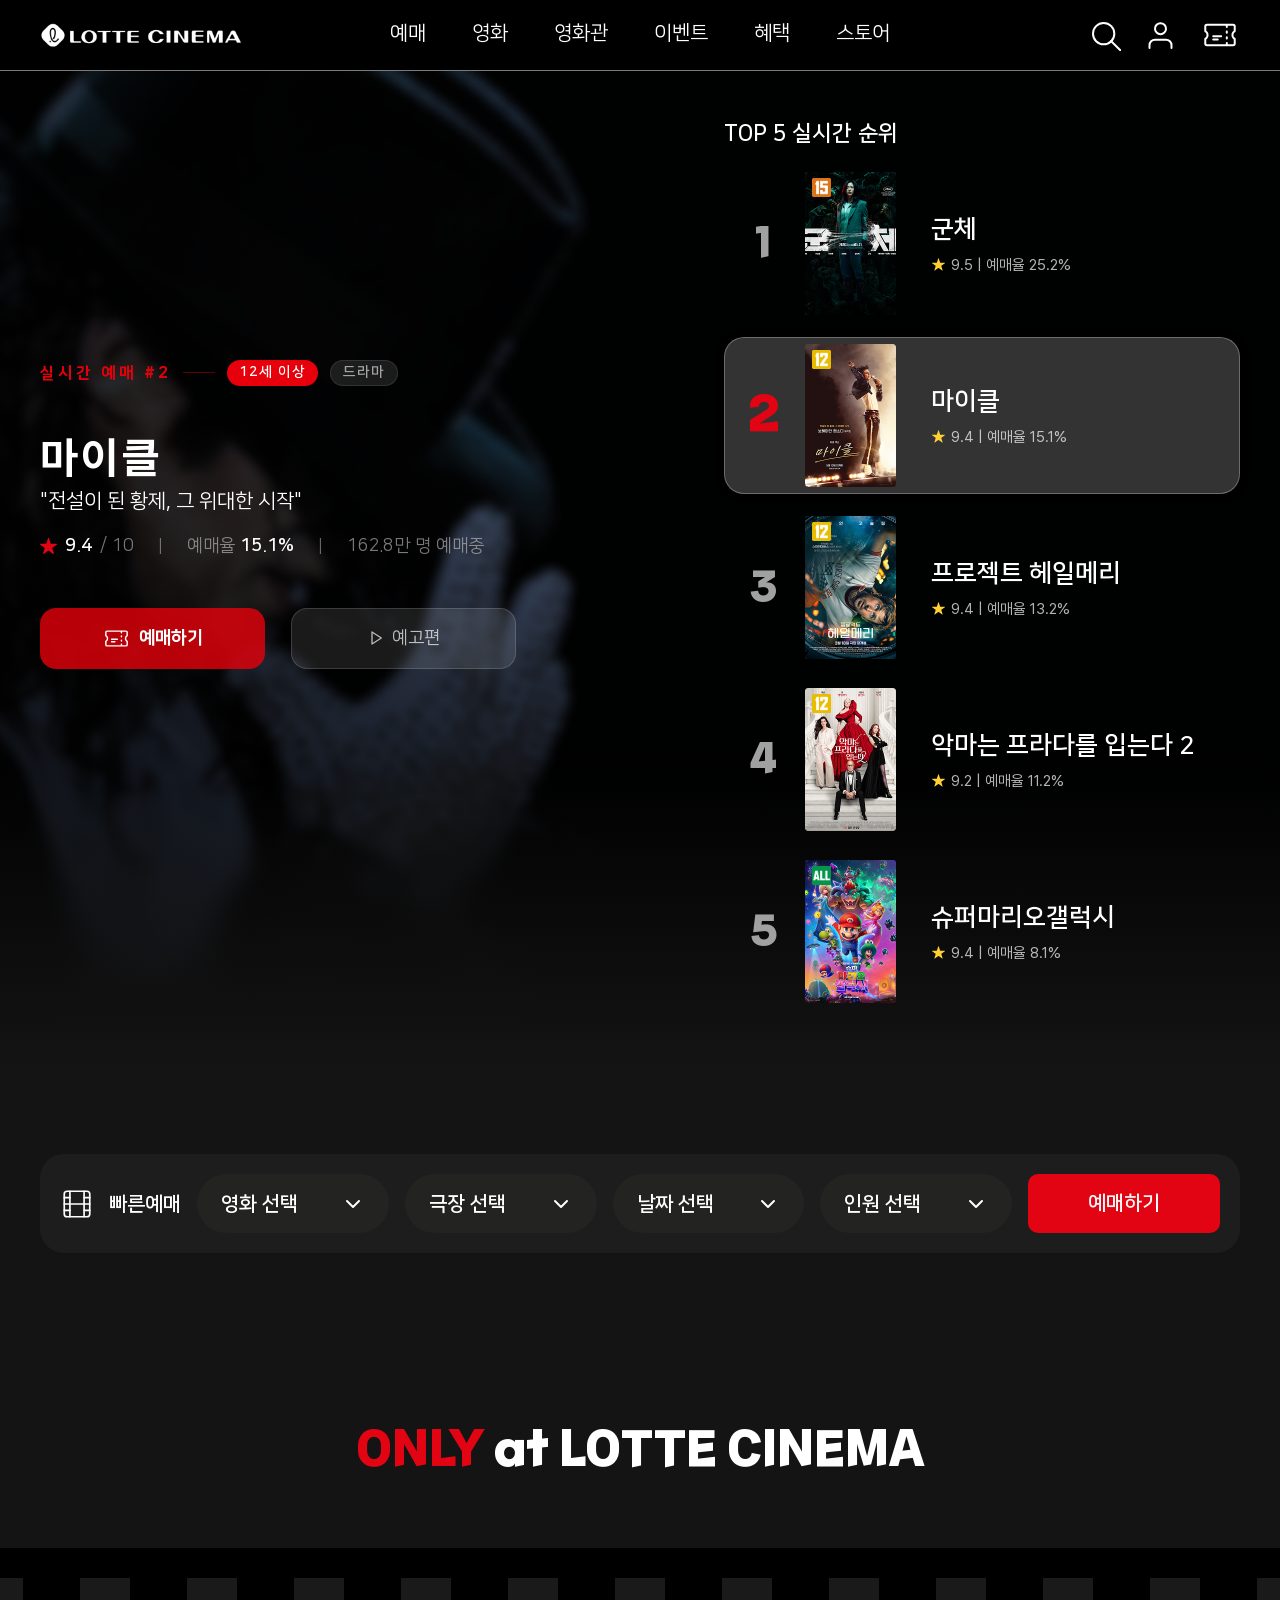
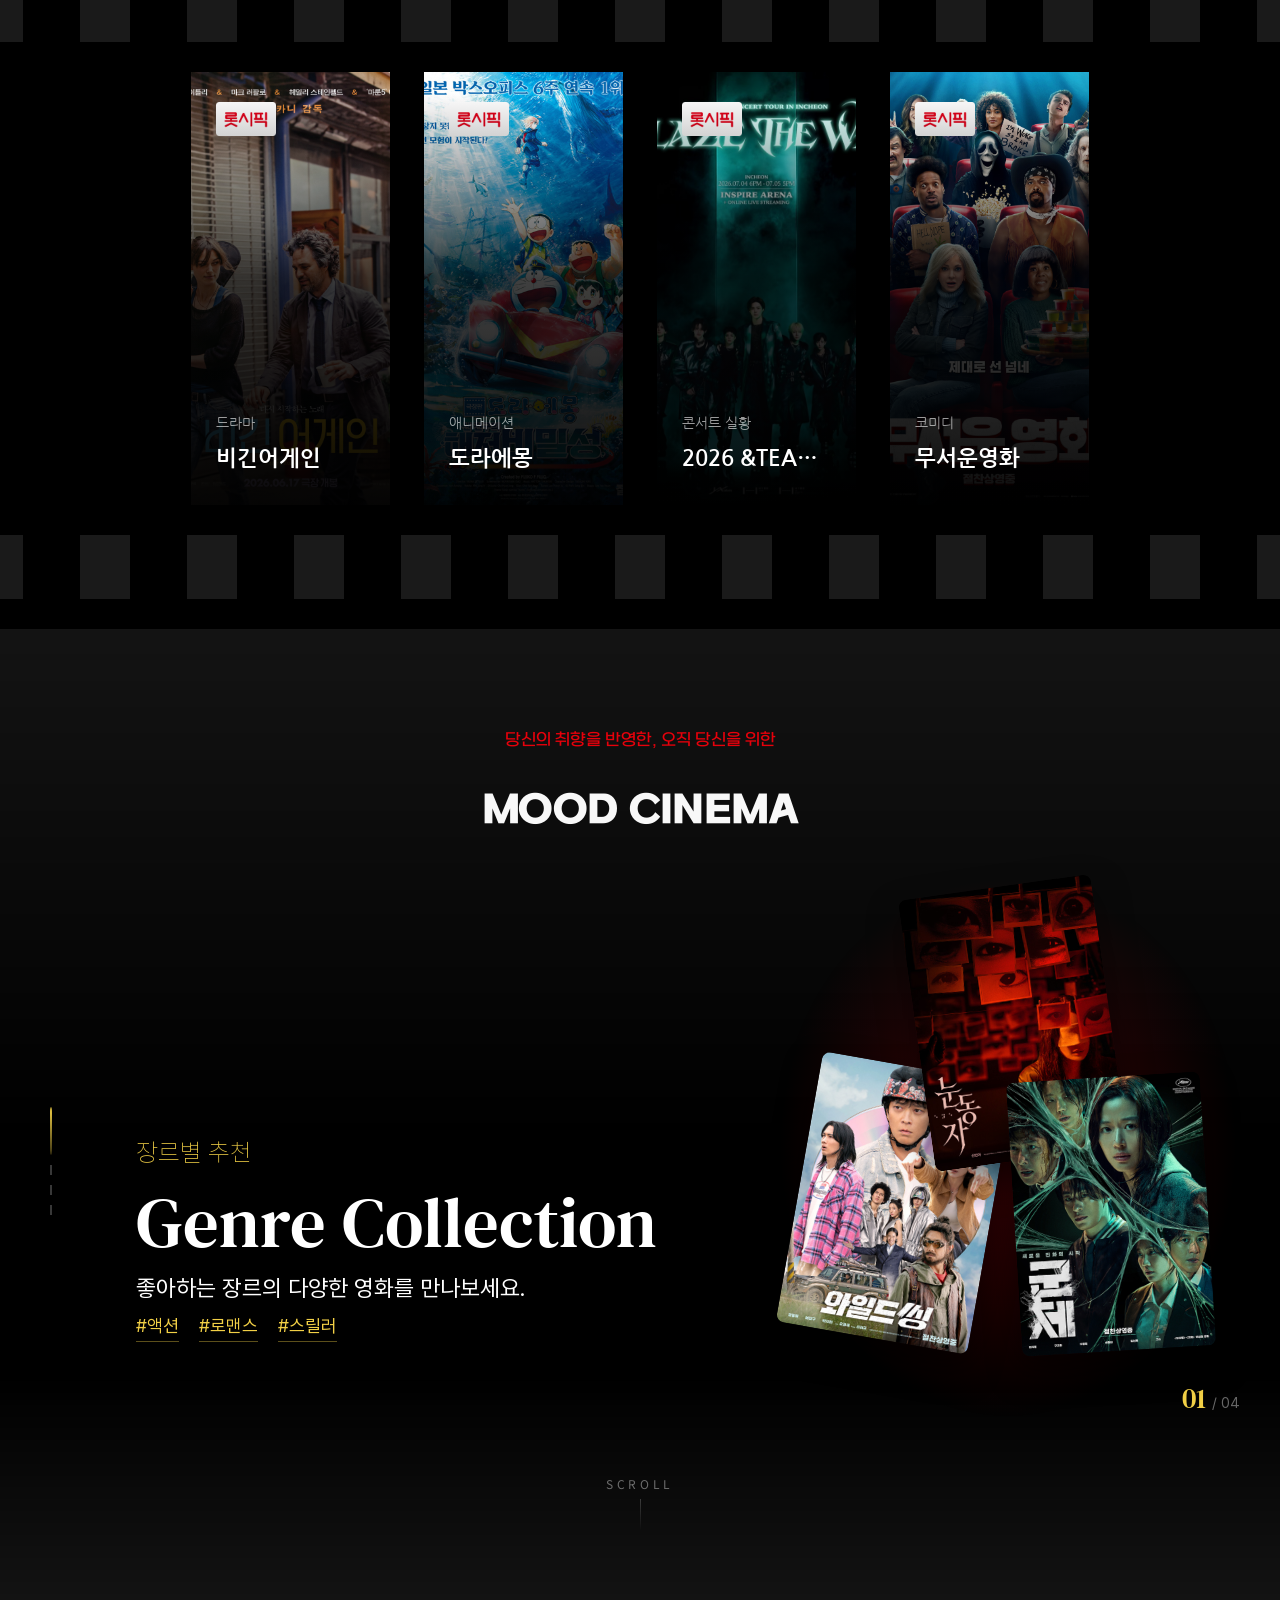
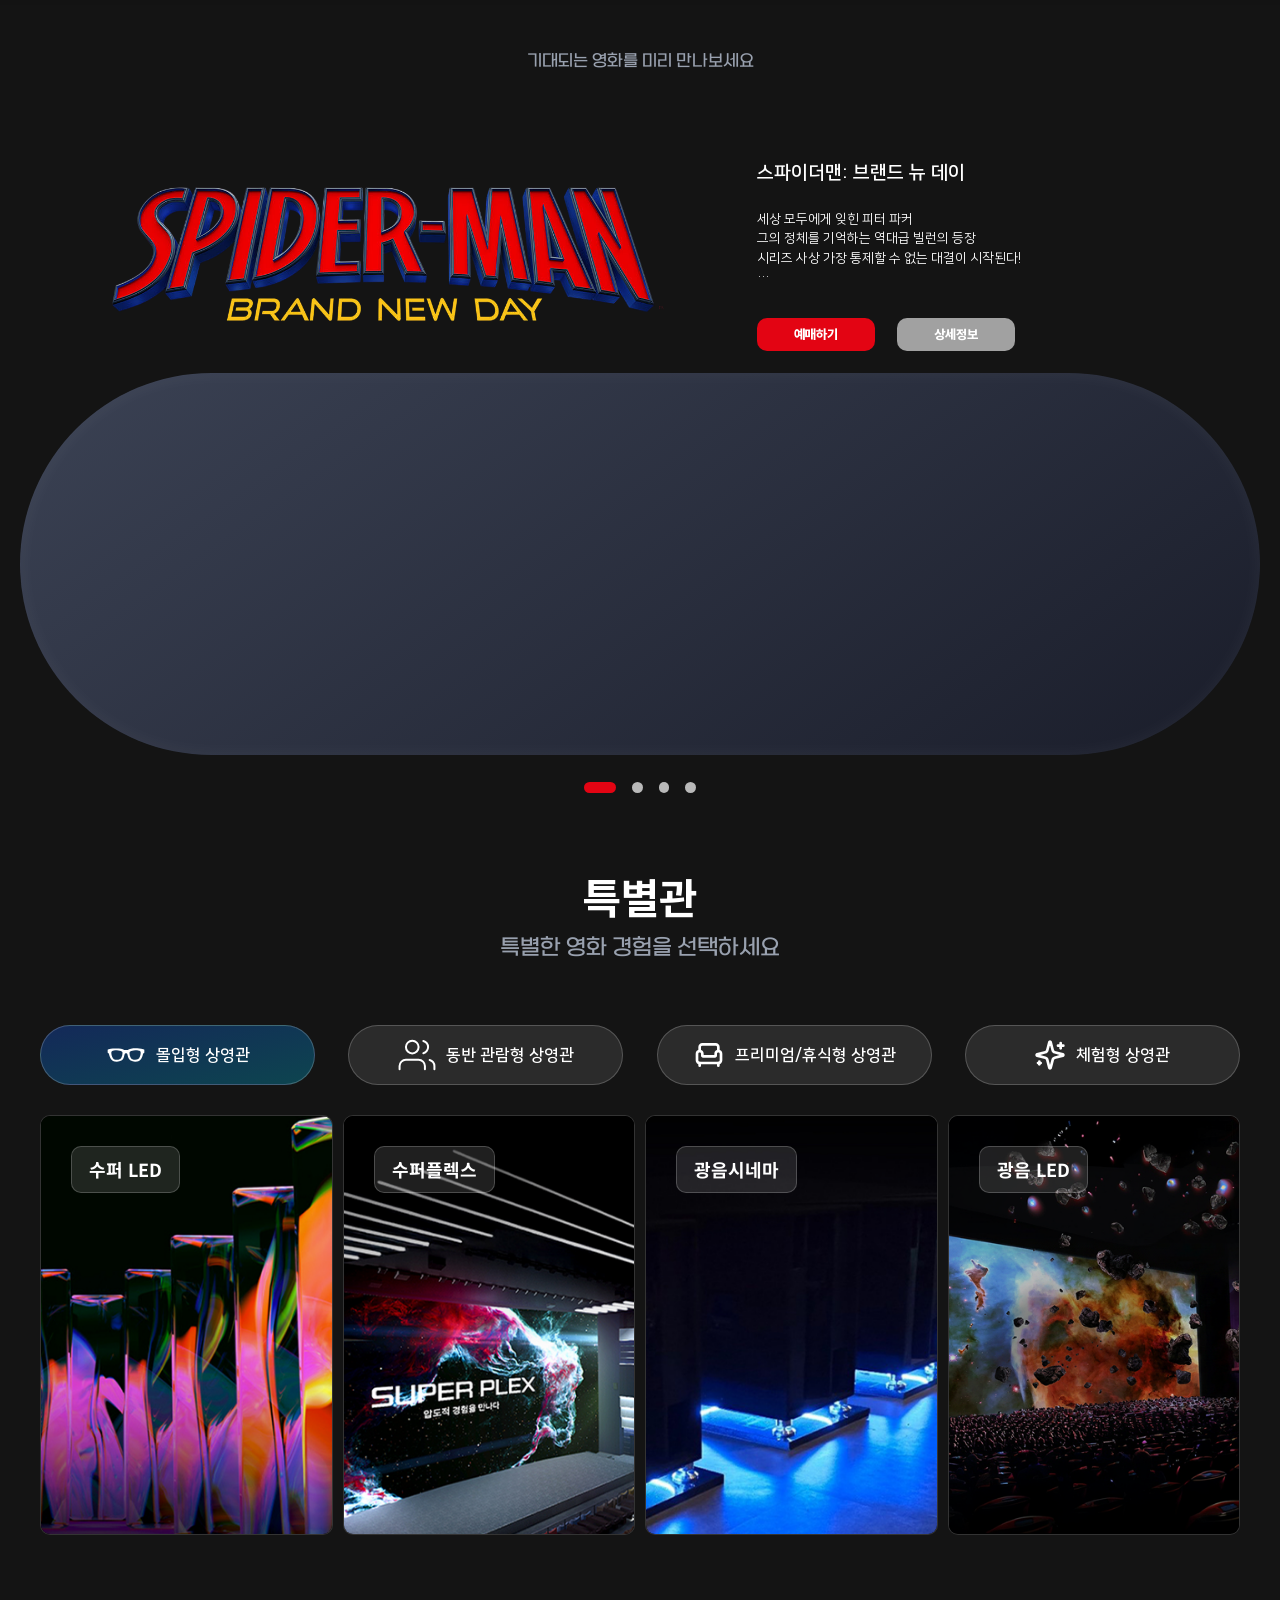
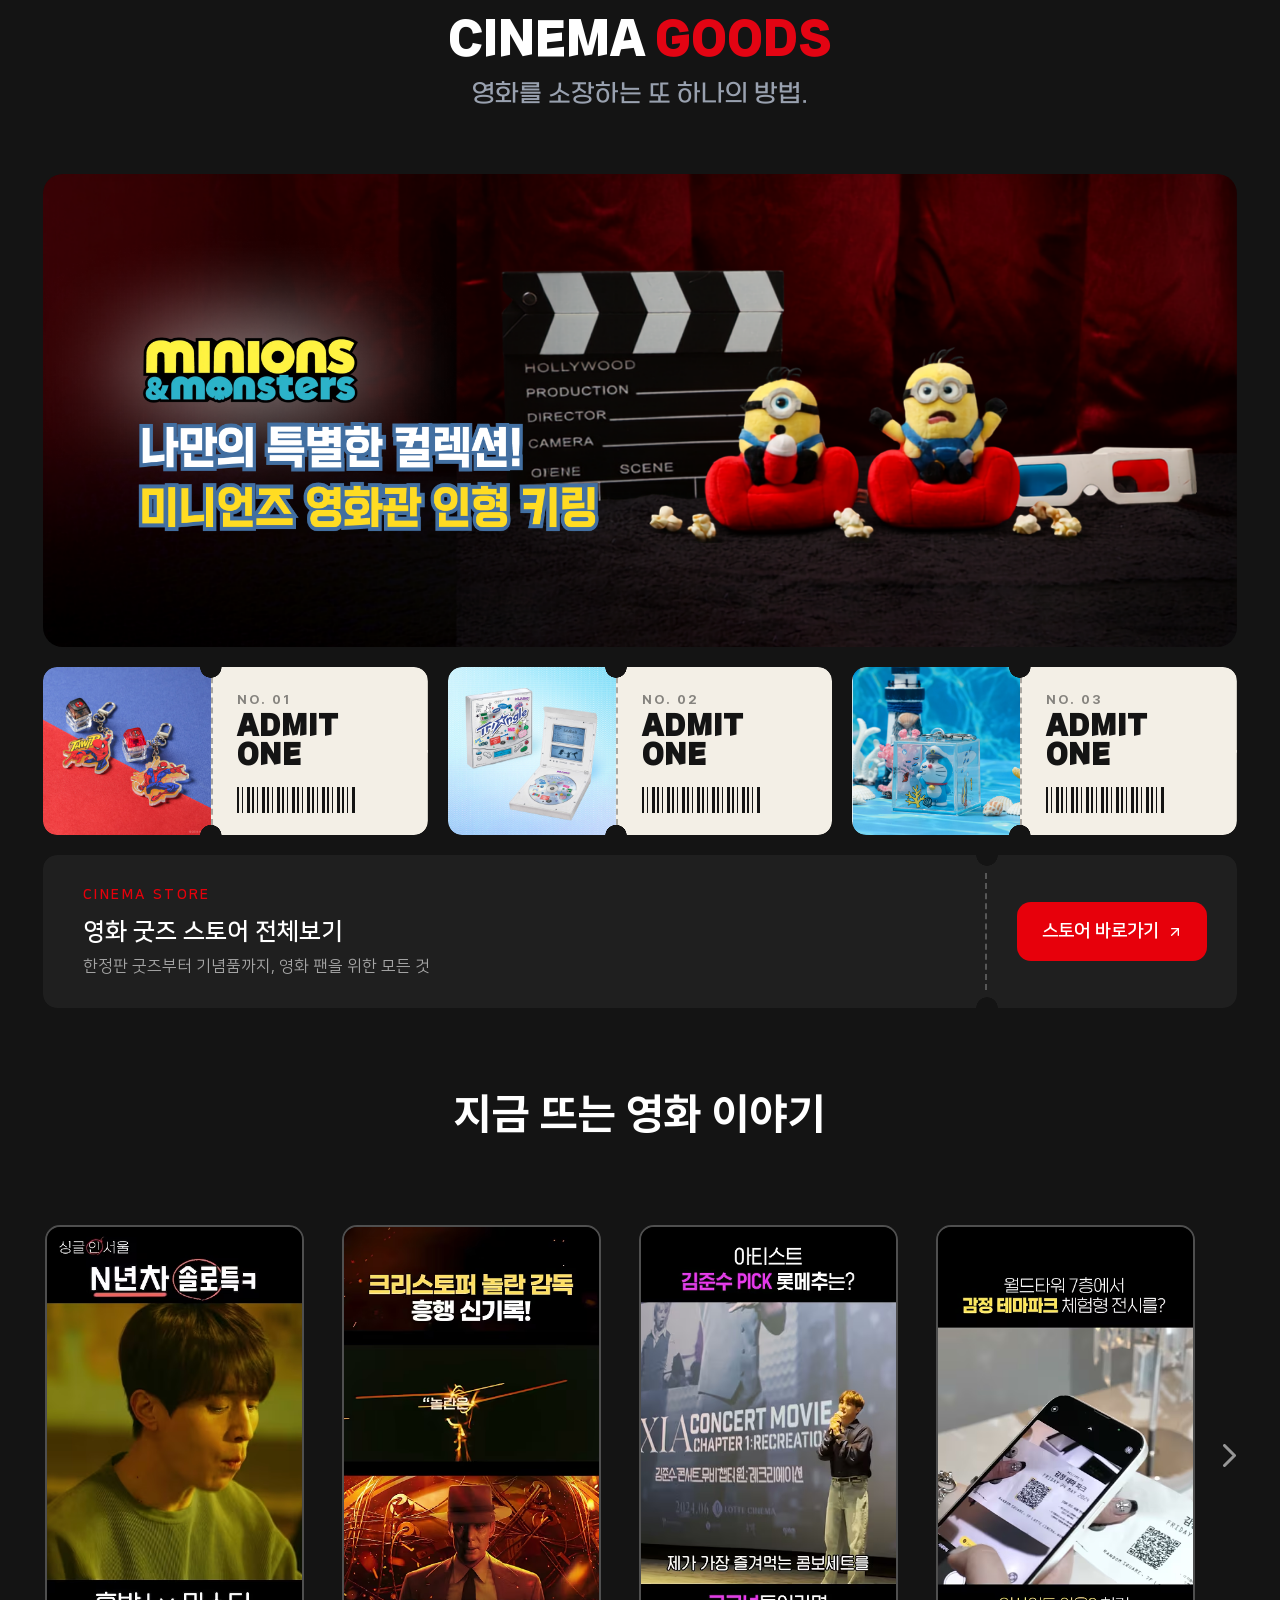
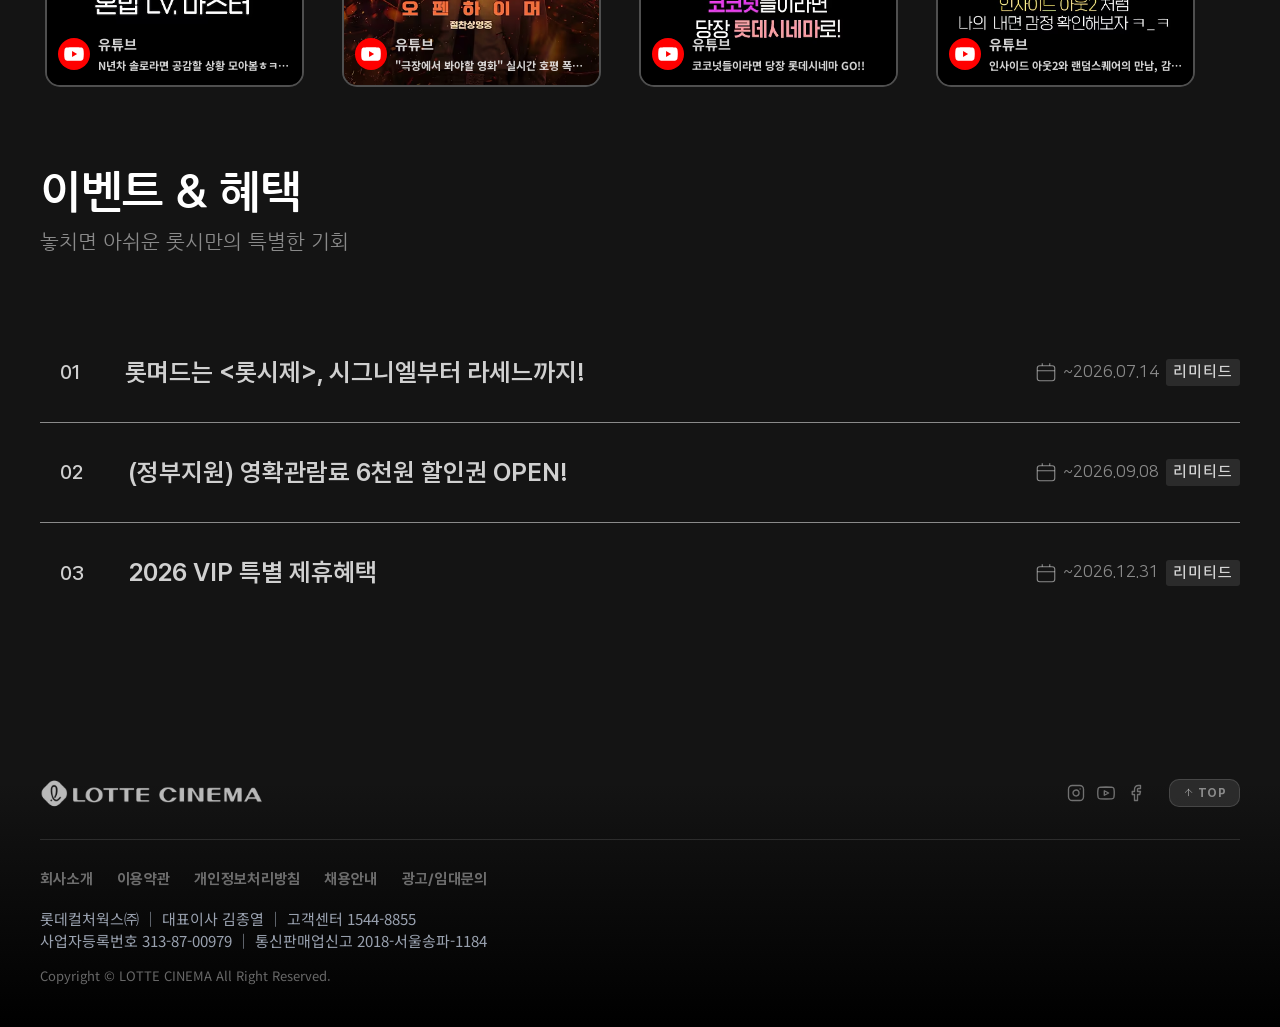
==== commit 353805a5: "굿즈 수정" ====
--- a/index.html
+++ b/index.html
@@ -776,16 +776,51 @@
             <img src="assets/images/goods/goods_banner.png" alt="미니언즈 & 몬스터즈 나만의 특별한 컬렉션! 미니언즈 영화관 인형 키링" />
           </div>
           <div class="goods_cards">
-            <article class="goods_item">
-              <img src="assets/images/goods/goods_item1.png" alt="굿즈 상품 1" />
+            <article class="goods_item" tabindex="0">
+              <div class="goods_photo"><img src="assets/images/goods/goods_item1.png" alt="" /></div>
+              <div class="goods_stub">
+                <div class="goods_stub_front" aria-hidden="true">
+                  <span>NO. 01</span>
+                  <strong>ADMIT ONE</strong>
+                  <i class="goods_barcode"></i>
+                </div>
+                <div class="goods_stub_back">
+                  <span class="goods_label">NEW</span>
+                  <h3>스파이더맨 키캡 키링</h3>
+                  <p>마블</p>
+                </div>
+              </div>
             </article>
-            <article class="goods_item">
-              <img src="assets/images/goods/goods_item2.png" alt="굿즈 상품 2" />
+            <article class="goods_item" tabindex="0">
+              <div class="goods_photo"><img src="assets/images/goods/goods_item2.png" alt="" /></div>
+              <div class="goods_stub">
+                <div class="goods_stub_front" aria-hidden="true">
+                  <span>NO. 02</span>
+                  <strong>ADMIT ONE</strong>
+                  <i class="goods_barcode"></i>
+                </div>
+                <div class="goods_stub_back">
+                  <span class="goods_label">한정판</span>
+                  <h3>와일드 씽 OST 앨범</h3>
+                  <p>와일드 씽</p>
+                </div>
+              </div>
             </article>
-            <article class="goods_item">
-              <img src="assets/images/goods/goods_item3.png" alt="굿즈 상품 3" />
+            <article class="goods_item" tabindex="0">
+              <div class="goods_photo"><img src="assets/images/goods/goods_item3.png" alt="" /></div>
+              <div class="goods_stub">
+                <div class="goods_stub_front" aria-hidden="true">
+                  <span>NO. 03</span>
+                  <strong>ADMIT ONE</strong>
+                  <i class="goods_barcode"></i>
+                </div>
+                <div class="goods_stub_back">
+                  <span class="goods_label">BEST</span>
+                  <h3>도라에몽 큐브 키링</h3>
+                  <p>도라에몽</p>
+                </div>
+              </div>
             </article>
-            <article class="goods_item goods_item--more">더보기</article>
           </div>
           <div class="goods_footer">
             <div class="goods_footer_text">
@@ -962,6 +997,7 @@
             }
             // 슬라이드 영역이 화면에 다 들어왔을 때만 휠로 전환하고, 그 전후에는 페이지가 평소대로 스크롤됨
             const slideRect = moodScroll.getBoundingClientRect();
+            // 헤더가 화면 위에 붙어 있으므로 헤더 아래부터를 보이는 영역으로 봄
             const isSlideFullyVisible = slideRect.top >= 0 && slideRect.bottom <= window.innerHeight;
             // 화면이 슬라이드보다 낮아 다 들어올 수 없는 경우에는 화면을 가득 채웠을 때 전환
             const isSlideCoveringView = slideRect.height > window.innerHeight && slideRect.top <= 0 && slideRect.bottom >= window.innerHeight;
--- a/styles.css
+++ b/styles.css
@@ -715,6 +715,66 @@
   background-size: 24px;
 }
 
+/* 펼쳐지는 목록을 직접 꾸밈(CSS만으로, 크롬·엣지 135 이상). 지원하지 않는 브라우저에서는 기본 목록이 나옴 */
+@supports (appearance: base-select) {
+  .quick_menu_select select,
+  .quick_menu_select select::picker(select) {
+    appearance: base-select;
+  }
+
+  .quick_menu_select select {
+    align-items: center;
+    cursor: pointer;
+  }
+
+  .quick_menu_select select:hover,
+  .quick_menu_select select:open {
+    background-color: #2e2e2d;
+  }
+
+  /* 화살표는 기존 배경 이미지를 그대로 쓰므로 기본 화살표는 숨김 */
+  .quick_menu_select select::picker-icon,
+  .quick_menu_select option::checkmark {
+    display: none;
+  }
+
+  .quick_menu_select select::picker(select) {
+    margin-block: 10px;
+    padding: 8px;
+    border: 1px solid rgba(255, 255, 255, 0.12);
+    border-radius: 20px;
+    background: #232322;
+    box-shadow: 0 18px 40px rgba(0, 0, 0, 0.55);
+  }
+
+  .quick_menu_select option {
+    padding: 13px 18px;
+    border-radius: 12px;
+    color: rgba(255, 255, 255, 0.75);
+    font-size: 17px;
+    cursor: pointer;
+  }
+
+  .quick_menu_select option:hover,
+  .quick_menu_select option:focus-visible {
+    background: rgba(255, 255, 255, 0.1);
+    color: var(--color-main-white);
+    outline: none;
+  }
+
+  .quick_menu_select option:checked {
+    background: rgba(227, 4, 19, 0.22);
+    color: var(--color-main-white);
+  }
+
+  /* 첫 줄("영화 선택" 등)은 안내 문구라 흐리게 */
+  .quick_menu_select option:first-child {
+    background: none;
+    color: rgba(255, 255, 255, 0.4);
+    font-size: 15px;
+  }
+}
+
 .quick_menu_card button {
   width: 213px;
   height: 59px;
@@ -1303,31 +1363,33 @@
   flex-direction: column;
   align-items: center;
   flex-shrink: 0;
-  margin-bottom: 173px;
+  margin-bottom: 198px;
 }
 
 .mood_progress button {
   box-sizing: content-box;
-  width: 4px;
-  height: 12px;
+  width: 2px;
+  height: 10px;
   padding: 0;
   /* 보이는 막대는 그대로 두고 누를 수 있는 영역만 넓힘 */
   border: solid transparent;
   border-width: 5px 10px;
   border-radius: 999px;
-  background: rgba(255, 255, 255, 0.15);
+  background: rgba(255, 255, 255, 0.22);
   background-clip: padding-box;
   cursor: pointer;
+  transition: height 0.4s ease, width 0.4s ease, background 0.4s ease;
 }
 
 .mood_progress button:focus-visible {
   outline: 2px solid var(--color-primary-100);
 }
 
+/* 현재 위치: 가늘고 짧게, 아래로 갈수록 옅어지는 금색 (시안의 6×91px 단색 막대는 너무 튀어 조정) */
 .mood_progress button.is_current {
-  width: 6px;
-  height: 91px;
-  background: var(--color-primary-100);
+  height: 48px;
+  background: linear-gradient(180deg, var(--color-primary-100), rgba(242, 208, 70, 0.25));
+  background-clip: padding-box;
 }
 
 .mood_slide_copy {
@@ -1686,8 +1748,7 @@
 
 .goods_banner,
 .goods_cards {
-  max-width: 1054px;
-  margin: 0 auto 20px;
+  margin-bottom: 20px;
 }
 
 .goods_banner {
@@ -1697,53 +1758,166 @@
 
 .goods_banner img {
   display: block;
-  width: 100%;
-  aspect-ratio: 1054 / 466;
+  /* 원본 이미지 왼쪽에 배경색 여백이 포함되어 있어 그만큼 왼쪽으로 밀어 잘라냄 */
+  width: 103%;
+  max-width: none;
+  margin-left: -3%;
+  aspect-ratio: 1194 / 460;
   object-fit: cover;
-  /* 원본 이미지 왼쪽에 배경색 여백이 포함되어 있어 그쪽을 잘라냄 */
   object-position: right center;
 }
 
+/* 굿즈 카드: 영화 티켓 모양 (사용자 요청으로 시안의 작은 썸네일 4개를 재구성)
+   왼쪽 사진 | 절취선 | 오른쪽 반권. 평소에는 반권에 티켓 문구, 올리면 상품명이 나타남 */
 .goods_cards {
+  --goods-photo: 168px;
   display: grid;
-  grid-template-columns: repeat(4, minmax(0, 148px));
-  gap: 16px;
+  grid-template-columns: repeat(auto-fit, minmax(320px, 1fr));
+  gap: 20px;
 }
 
 .goods_item {
-  aspect-ratio: 1 / 1;
-  border-radius: 16px;
-  border: 1px solid #333;
+  position: relative;
+  display: flex;
+  height: var(--goods-photo);
+  border: none;
+  border-radius: 14px;
+  background: none;
+  box-shadow: none;
   overflow: hidden;
+  cursor: pointer;
+  /* 절취선 양끝의 반원 홈 */
+  -webkit-mask: radial-gradient(circle 11px at var(--goods-photo) 0, #0000 10.5px, #000 11px) top / 100% 51% no-repeat,
+    radial-gradient(circle 11px at var(--goods-photo) 100%, #0000 10.5px, #000 11px) bottom / 100% 51% no-repeat;
+  mask: radial-gradient(circle 11px at var(--goods-photo) 0, #0000 10.5px, #000 11px) top / 100% 51% no-repeat,
+    radial-gradient(circle 11px at var(--goods-photo) 100%, #0000 10.5px, #000 11px) bottom / 100% 51% no-repeat;
+}
+
+.goods_photo {
+  flex: 0 0 var(--goods-photo);
+  overflow: hidden;
+}
+
+.goods_stub {
   position: relative;
-}
-
-.goods_item img {
+  flex: 1;
+  min-width: 0;
+  border-left: 2px dashed rgba(0, 0, 0, 0.3);
+  background: #f3efe6;
+  color: #141414;
+  font-family: var(--font-pretendard);
+  transition: background 0.3s ease, color 0.3s ease, border-color 0.3s ease;
+}
+
+.goods_stub_front,
+.goods_stub_back {
+  position: absolute;
+  inset: 0;
+  display: flex;
+  flex-direction: column;
+  justify-content: center;
+  padding: 0 24px;
+  transition: opacity 0.3s ease, translate 0.3s ease;
+}
+
+.goods_stub_front span {
+  color: rgba(0, 0, 0, 0.45);
+  font-weight: 700;
+  font-size: 13px;
+  letter-spacing: 2px;
+}
+
+.goods_stub_front strong {
+  margin-top: 4px;
+  font-family: var(--font-rixyeoljeongdo);
+  font-size: 26px;
+  line-height: 1.1;
+  letter-spacing: 1px;
+}
+
+.goods_barcode {
   display: block;
-  width: 100%;
-  height: 100%;
-  object-fit: cover;
-}
-
-.goods_item--more {
-  display: flex;
-  align-items: center;
-  justify-content: center;
-  background: #181818;
-  color: rgba(255, 255, 255, 0.4);
-  font-family: var(--font-nanumgothic);
-  font-size: 16px;
-}
-
+  width: 120px;
+  max-width: 100%;
+  height: 26px;
+  margin-top: 16px;
+  background: repeating-linear-gradient(90deg, #141414 0 2px, #0000 2px 5px, #141414 5px 6px, #0000 6px 10px, #141414 10px 13px, #0000 13px 15px);
+}
+
+.goods_stub_back {
+  opacity: 0;
+  translate: 0 10px;
+}
+
+.goods_label {
+  align-self: flex-start;
+  padding: 3px 9px;
+  border: 1px solid currentColor;
+  border-radius: 999px;
+  font-weight: 700;
+  font-size: 12px;
+  letter-spacing: 1px;
+}
+
+.goods_stub_back h3 {
+  margin-top: 12px;
+  font-family: var(--font-nanumsquare);
+  font-weight: 800;
+  font-size: 20px;
+  line-height: 1.3;
+  word-break: keep-all;
+}
+
+.goods_stub_back p {
+  margin-top: 6px;
+  font-size: 14px;
+  opacity: 0.75;
+}
+
+.goods_item:hover .goods_stub,
+.goods_item:focus-within .goods_stub,
+.goods_item:focus .goods_stub {
+  border-color: rgba(255, 255, 255, 0.45);
+  background: var(--color-goods-red);
+  color: var(--color-main-white);
+}
+
+.goods_item:hover .goods_stub_front,
+.goods_item:focus .goods_stub_front {
+  opacity: 0;
+  translate: 0 -10px;
+}
+
+.goods_item:hover .goods_stub_back,
+.goods_item:focus .goods_stub_back {
+  opacity: 1;
+  translate: 0;
+}
+
+/* 스토어 안내도 같은 티켓 모양: 오른쪽 버튼 부분이 반권 */
 .goods_footer {
+  --goods-stub: 250px;
+  position: relative;
   display: flex;
   align-items: center;
   justify-content: space-between;
   gap: 20px;
-  flex-wrap: wrap;
-  padding: 32.667px;
-  border-radius: 16px;
-  border: 0.7px solid rgba(255, 255, 255, 0.44);
+  padding: 30px 30px 30px 40px;
+  border-radius: 14px;
+  background: #1f1f1f;
+  -webkit-mask: radial-gradient(circle 11px at calc(100% - var(--goods-stub)) 0, #0000 10.5px, #000 11px) top / 100% 51% no-repeat,
+    radial-gradient(circle 11px at calc(100% - var(--goods-stub)) 100%, #0000 10.5px, #000 11px) bottom / 100% 51% no-repeat;
+  mask: radial-gradient(circle 11px at calc(100% - var(--goods-stub)) 0, #0000 10.5px, #000 11px) top / 100% 51% no-repeat,
+    radial-gradient(circle 11px at calc(100% - var(--goods-stub)) 100%, #0000 10.5px, #000 11px) bottom / 100% 51% no-repeat;
+}
+
+.goods_footer::before {
+  content: '';
+  position: absolute;
+  right: var(--goods-stub);
+  top: 18px;
+  bottom: 18px;
+  border-left: 2px dashed rgba(255, 255, 255, 0.25);
 }
 
 .goods_footer_eyebrow {
@@ -1773,8 +1947,11 @@
 .goods_store_btn {
   display: inline-flex;
   align-items: center;
+  justify-content: center;
   gap: 8px;
-  padding: 16px 28px;
+  width: 190px;
+  flex-shrink: 0;
+  padding: 16px 0;
   border-radius: 14px;
   background: var(--color-goods-red);
   color: var(--color-main-white);
@@ -1957,24 +2134,53 @@
 
 .site_footer {
   background: linear-gradient(180deg, #141414 23%, #000 100%);
-  padding: clamp(40px, 6.7vw, 129px) 0 41px;
-}
-
+  padding: clamp(40px, 5vw, 80px) 0 41px;
+}
+
+/* 위: 로고 ↔ SNS·TOP / 구분선 / 아래: 링크, 사업자 정보, 저작권을 왼쪽 한 줄 기준으로 정렬.
+   시안은 세 덩어리를 가로로 띄워 놓았지만 화면 폭에 따라 줄바꿈 위치가 달라져 배치가 흔들림(사용자 요청으로 변경) */
 .footer_layout {
-  display: flex;
-  align-items: center;
-  justify-content: space-between;
-  gap: 24px;
+  display: grid;
+  grid-template-columns: 1fr auto;
+  grid-template-areas:
+    'logo actions'
+    'links links'
+    'info info'
+    'copy copy';
+  align-items: center;
   width: min(100%, var(--page-max-width));
   margin: 0 auto;
-  padding: 0 clamp(20px, 6.25vw, 120px);
-  flex-wrap: wrap;
+  padding: 0 var(--page-padding-x);
 }
 
 .footer_company {
-  display: flex;
-  flex-direction: column;
-  gap: 25px;
+  display: contents;
+}
+
+.footer_logo {
+  grid-area: logo;
+  justify-self: start;
+}
+
+.footer_actions {
+  grid-area: actions;
+}
+
+.footer_links {
+  grid-area: links;
+  margin-top: 28px;
+  padding-top: 28px;
+  border-top: 1px solid rgba(255, 255, 255, 0.12);
+}
+
+.footer_business_info {
+  grid-area: info;
+  margin-top: 18px;
+}
+
+.footer_copyright {
+  grid-area: copy;
+  margin-top: 14px;
 }
 
 .footer_logo img {
@@ -2002,7 +2208,8 @@
 
 .footer_links {
   display: flex;
-  gap: 24px;
+  flex-wrap: wrap;
+  gap: 8px 24px;
 }
 
 .footer_links a {
@@ -2132,13 +2339,15 @@
   }
 
   .mood_progress button {
-    width: 12px;
-    height: 4px;
+    width: 10px;
+    height: 2px;
   }
 
   .mood_progress button.is_current {
-    width: 91px;
-    height: 6px;
+    width: 48px;
+    height: 2px;
+    background: linear-gradient(90deg, var(--color-primary-100), rgba(242, 208, 70, 0.25));
+    background-clip: padding-box;
   }
 
   .mood_slide_copy {
@@ -2306,10 +2515,34 @@
     zoom: 0.5;
   }
 
-  .footer_layout {
+  .goods_footer {
     flex-direction: column;
     align-items: flex-start;
-    gap: 20px;
+    padding: 24px;
+    -webkit-mask: none;
+    mask: none;
+  }
+
+  .goods_footer::before {
+    display: none;
+  }
+
+  .goods_store_btn {
+    width: 100%;
+  }
+
+  .footer_layout {
+    grid-template-columns: 1fr;
+    grid-template-areas:
+      'logo'
+      'links'
+      'info'
+      'copy'
+      'actions';
+  }
+
+  .footer_actions {
+    margin-top: 24px;
   }
 }
 
@@ -2323,3 +2556,170 @@
     transition: none;
   }
 }
+
+/* ==========================================================
+   움직임·인터랙션 (OS에서 '움직임 줄이기'를 켠 경우에는 적용하지 않음)
+   ========================================================== */
+@keyframes scroll_reveal {
+  from {
+    opacity: 0;
+    translate: 0 48px;
+  }
+}
+
+@media (prefers-reduced-motion: no-preference) {
+  /* 스크롤하면 섹션 제목과 카드가 아래에서 떠오름. JS 없이 CSS 스크롤 타임라인 사용
+     (지원하지 않는 브라우저에서는 그냥 처음부터 보임) */
+  @supports (animation-timeline: view()) {
+    .quick_menu_card,
+    .lotte_pick_title,
+    .poster_card,
+    .mood_header,
+    .promo_eyebrow,
+    .promo_scroll,
+    .special_header,
+    .special_tabs,
+    .special_cards,
+    .goods_header,
+    .goods_banner,
+    .goods_item,
+    .goods_footer,
+    .sns_title,
+    .sns_card,
+    .event_header,
+    .event_item {
+      animation: scroll_reveal linear both;
+      animation-timeline: view();
+      animation-range: entry 0% entry 55%;
+    }
+
+    /* 옆으로 나란한 카드는 조금씩 늦게 */
+    .poster_card:nth-child(2),
+    .goods_item:nth-child(2),
+    .sns_card:nth-child(2),
+    .event_item:nth-child(2) {
+      animation-range: entry 8% entry 63%;
+    }
+
+    .poster_card:nth-child(3),
+    .goods_item:nth-child(3),
+    .sns_card:nth-child(3),
+    .event_item:nth-child(3) {
+      animation-range: entry 16% entry 71%;
+    }
+
+    .poster_card:nth-child(4),
+    .goods_item:nth-child(4),
+    .sns_card:nth-child(4) {
+      animation-range: entry 24% entry 79%;
+    }
+  }
+
+  /* 버튼: 살짝 떠오르고 밝아짐 */
+  .button_book,
+  .button_trailer,
+  .quick_menu_card button,
+  .promo_btn_book,
+  .promo_btn_details,
+  .goods_store_btn,
+  .special_detail_btn,
+  .poster_detail_buttons > *,
+  .tab_button,
+  #sns_next_btn {
+    transition: transform 0.2s ease, filter 0.2s ease, box-shadow 0.2s ease, background 0.2s ease;
+  }
+
+  .button_book:hover,
+  .button_trailer:hover,
+  .quick_menu_card button:hover,
+  .promo_btn_book:hover,
+  .promo_btn_details:hover,
+  .goods_store_btn:hover,
+  .special_detail_btn:hover,
+  .poster_detail_buttons > *:hover {
+    transform: translateY(-3px);
+    filter: brightness(1.15);
+    box-shadow: 0 10px 24px rgba(0, 0, 0, 0.45);
+  }
+
+  .button_book:active,
+  .button_trailer:active,
+  .quick_menu_card button:active,
+  .promo_btn_book:active,
+  .promo_btn_details:active,
+  .goods_store_btn:active {
+    transform: translateY(0) scale(0.97);
+  }
+
+  #sns_next_btn:hover {
+    transform: scale(1.15);
+  }
+
+  .tab_button:not(.is_active):hover {
+    background: rgba(255, 255, 255, 0.2);
+  }
+
+  /* TOP5: 올린 항목이 살짝 앞으로 나오고 포스터가 커짐 */
+  .rank_item,
+  .rank_poster,
+  .rank_number {
+    transition: transform 0.3s ease, background 0.3s ease, border-color 0.3s ease, color 0.3s ease;
+  }
+
+  .rank_item:hover {
+    transform: translateX(-8px);
+  }
+
+  .rank_item:hover .rank_poster {
+    transform: scale(1.06);
+  }
+
+  .rank_item.is_active .rank_number {
+    transform: scale(1.2);
+  }
+
+  /* 굿즈·SNS: 사진이 천천히 확대 */
+  .goods_banner img,
+  .goods_item img,
+  .sns_visual {
+    transition: transform 0.6s ease;
+  }
+
+  .goods_banner:hover img {
+    transform: scale(1.04);
+  }
+
+  .goods_item:hover img,
+  .sns_card:hover .sns_visual {
+    transform: scale(1.08);
+  }
+
+  .goods_item {
+    transition: translate 0.3s ease;
+  }
+
+  .goods_item:hover {
+    translate: 0 -6px;
+  }
+
+  /* 이벤트 목록: 올린 줄이 밝아지며 오른쪽으로 살짝 */
+  .event_item {
+    transition: background 0.25s ease, padding-left 0.25s ease;
+    cursor: pointer;
+  }
+
+  .event_item:hover {
+    padding-left: 36px;
+    background: linear-gradient(90deg, rgba(227, 4, 19, 0.16), rgba(227, 4, 19, 0));
+  }
+
+  .event_title,
+  .event_index {
+    transition: color 0.25s ease;
+  }
+
+  .event_item:hover .event_title,
+  .event_item:hover .event_index {
+    color: var(--color-main-white);
+  }
+}
